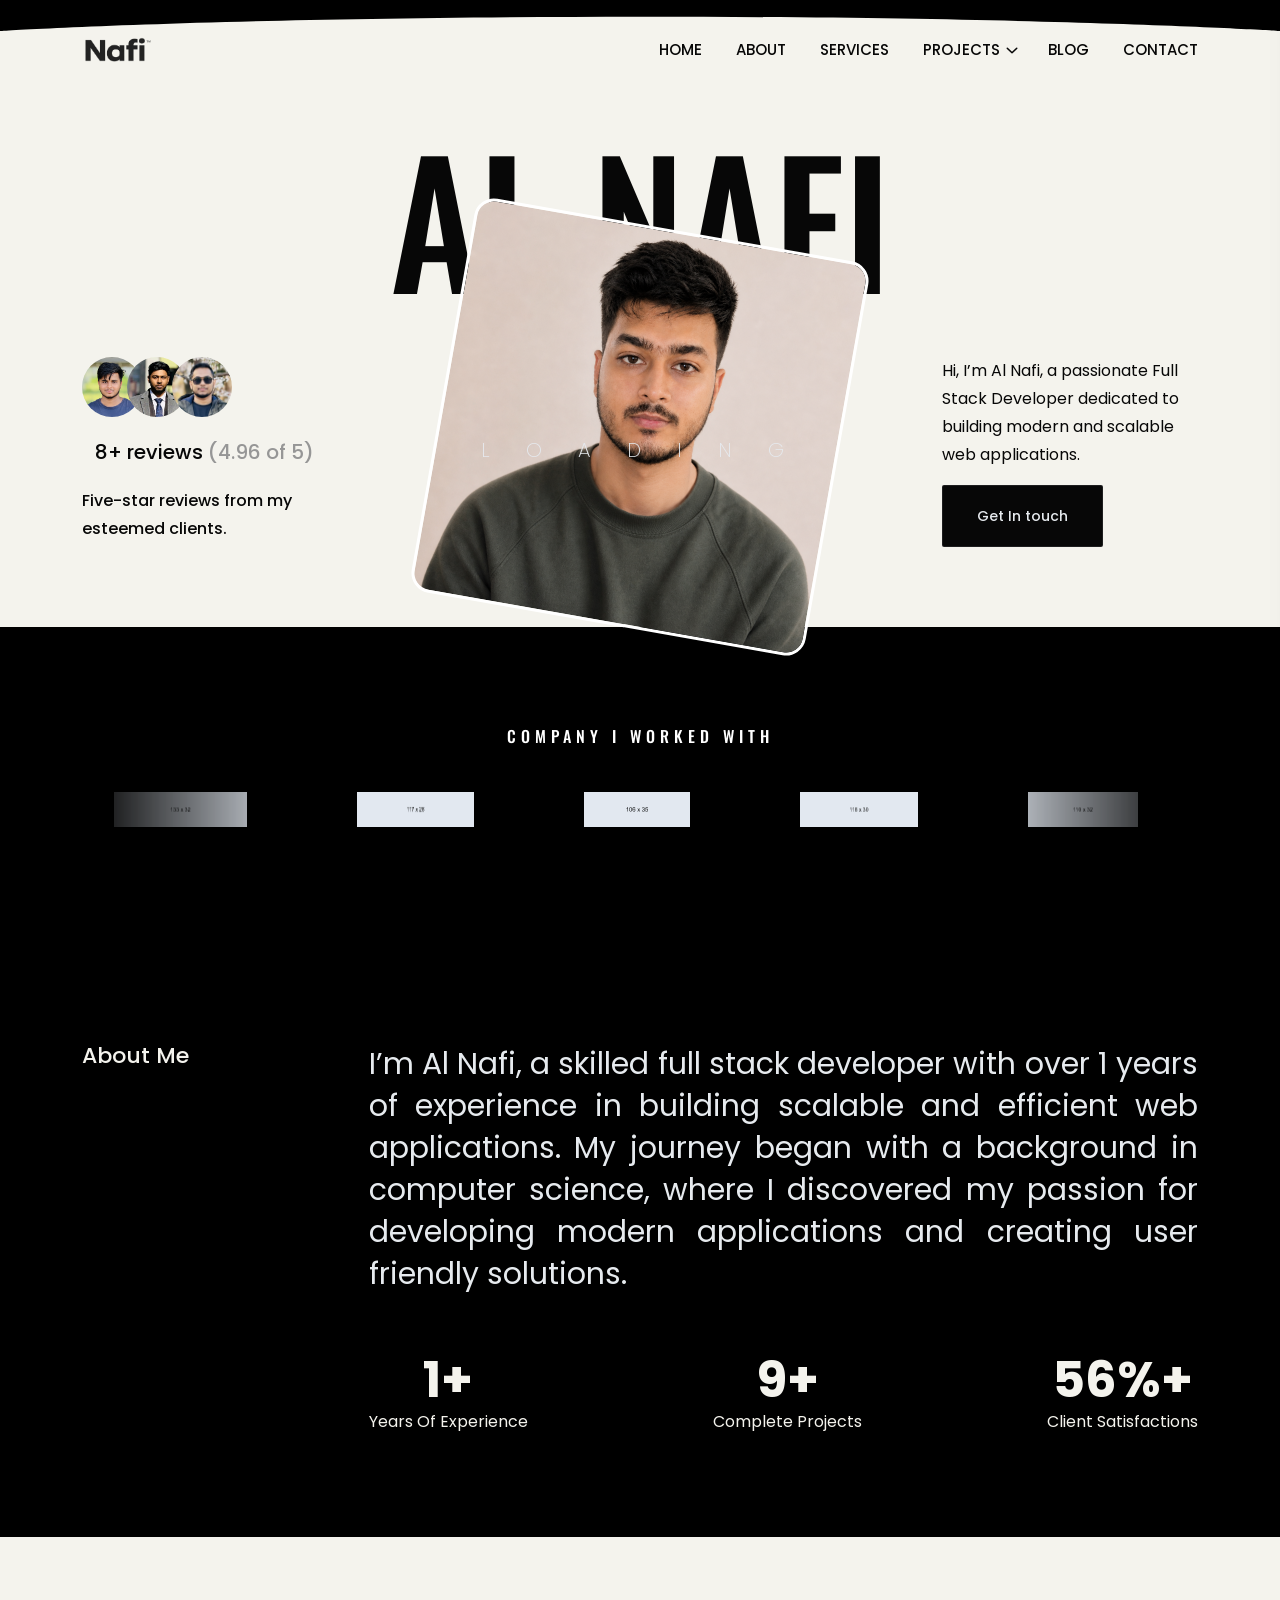
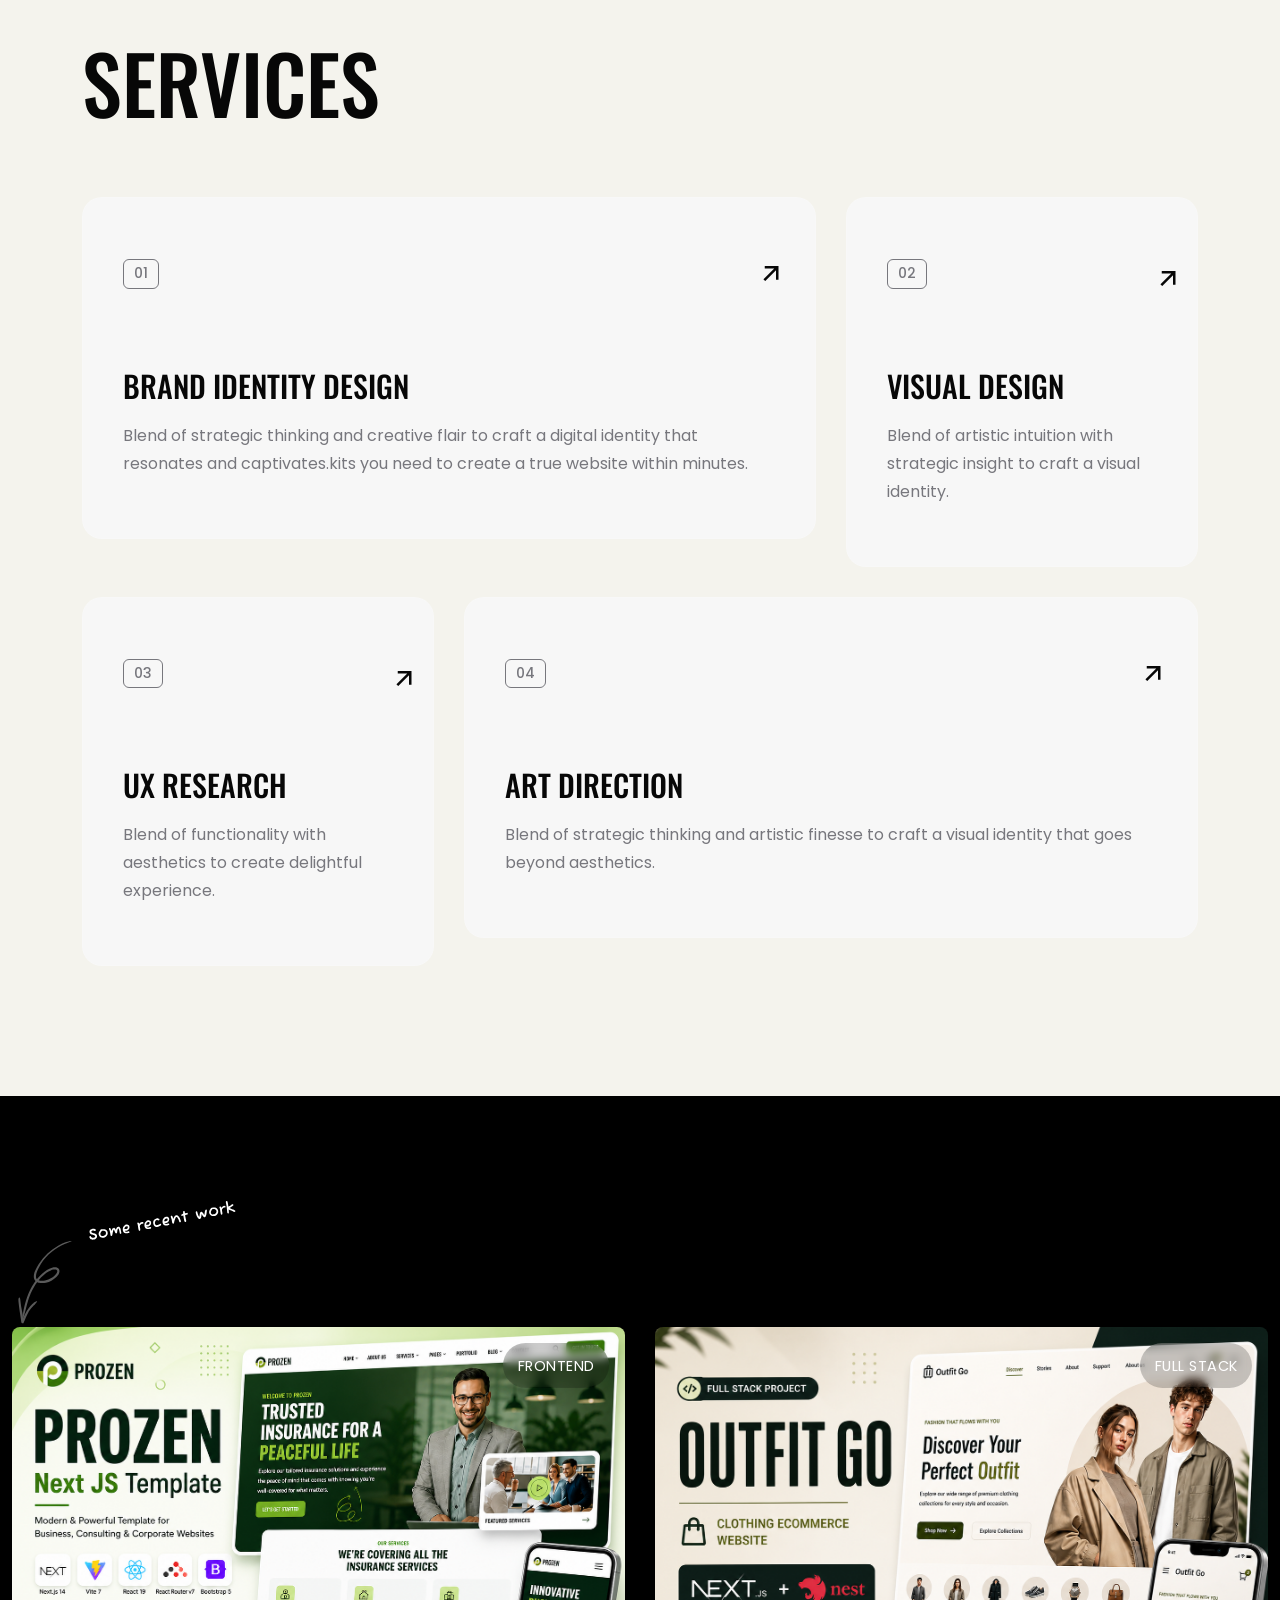
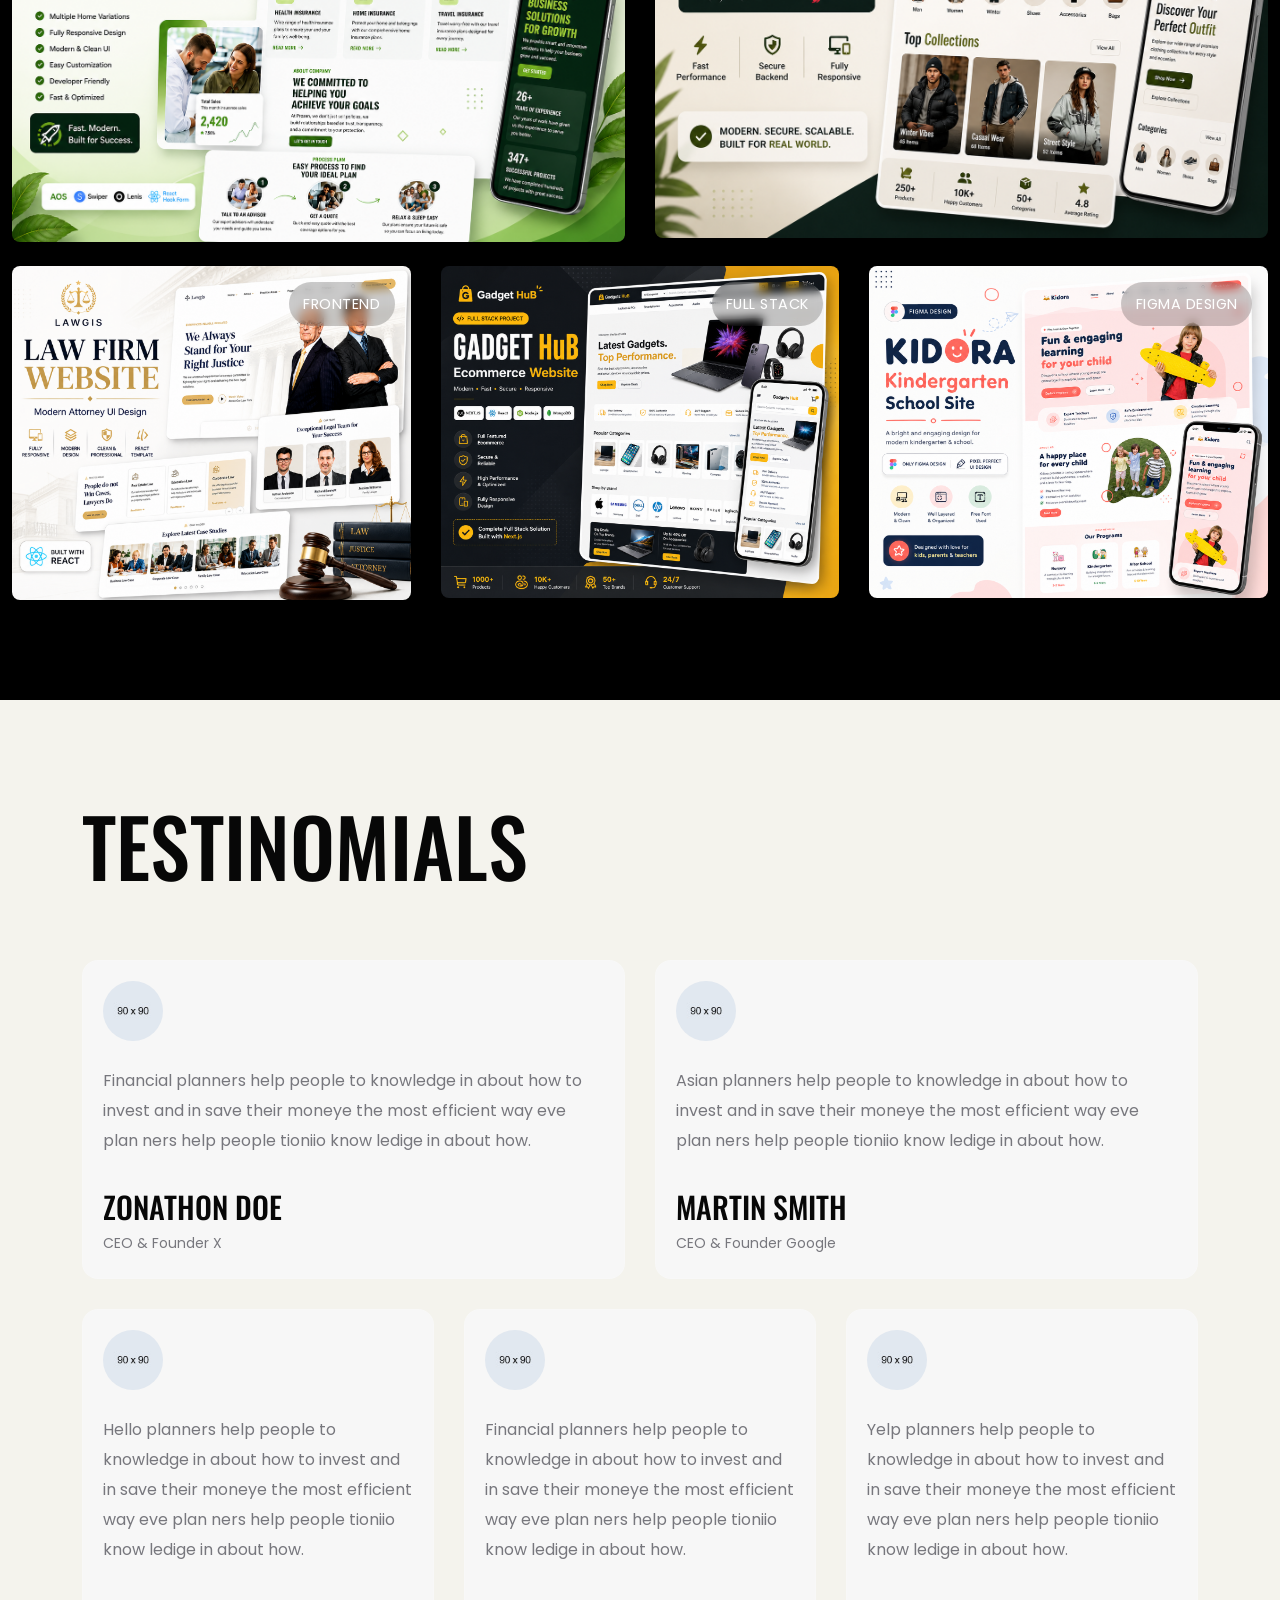
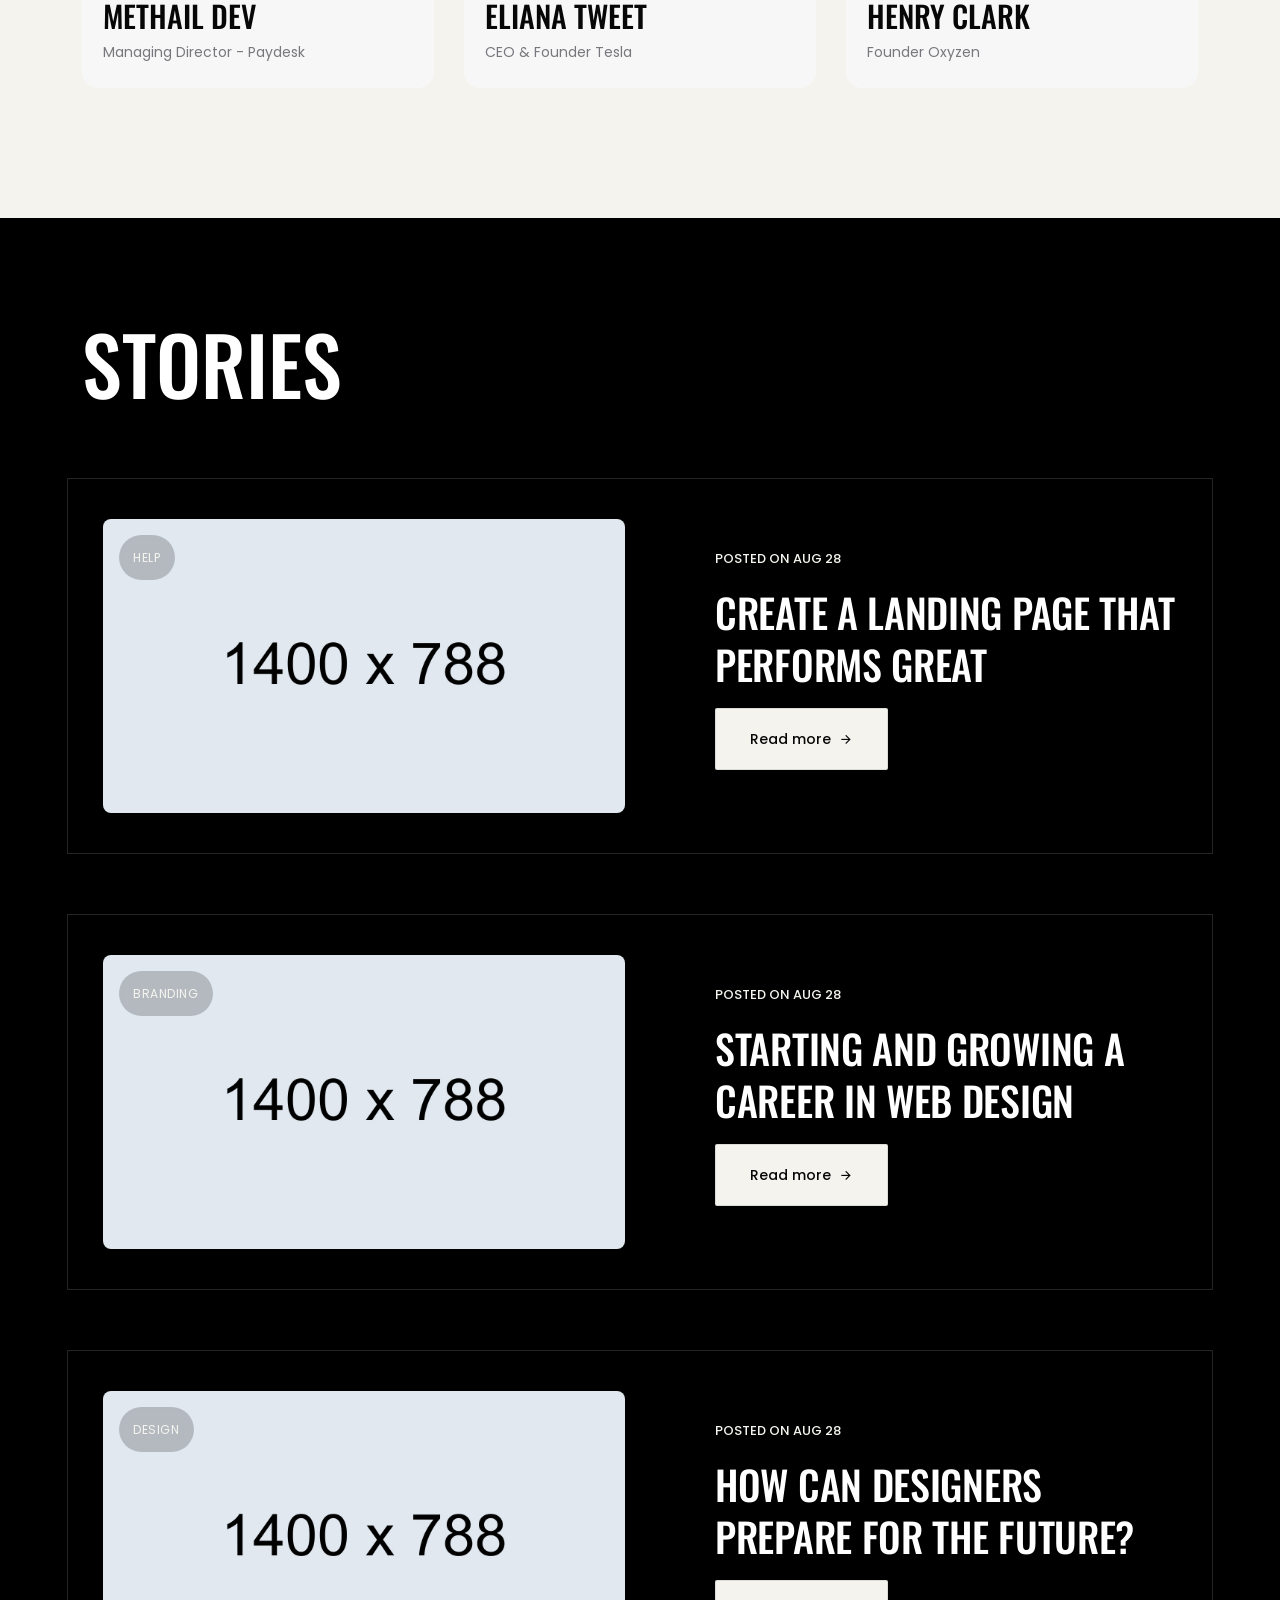
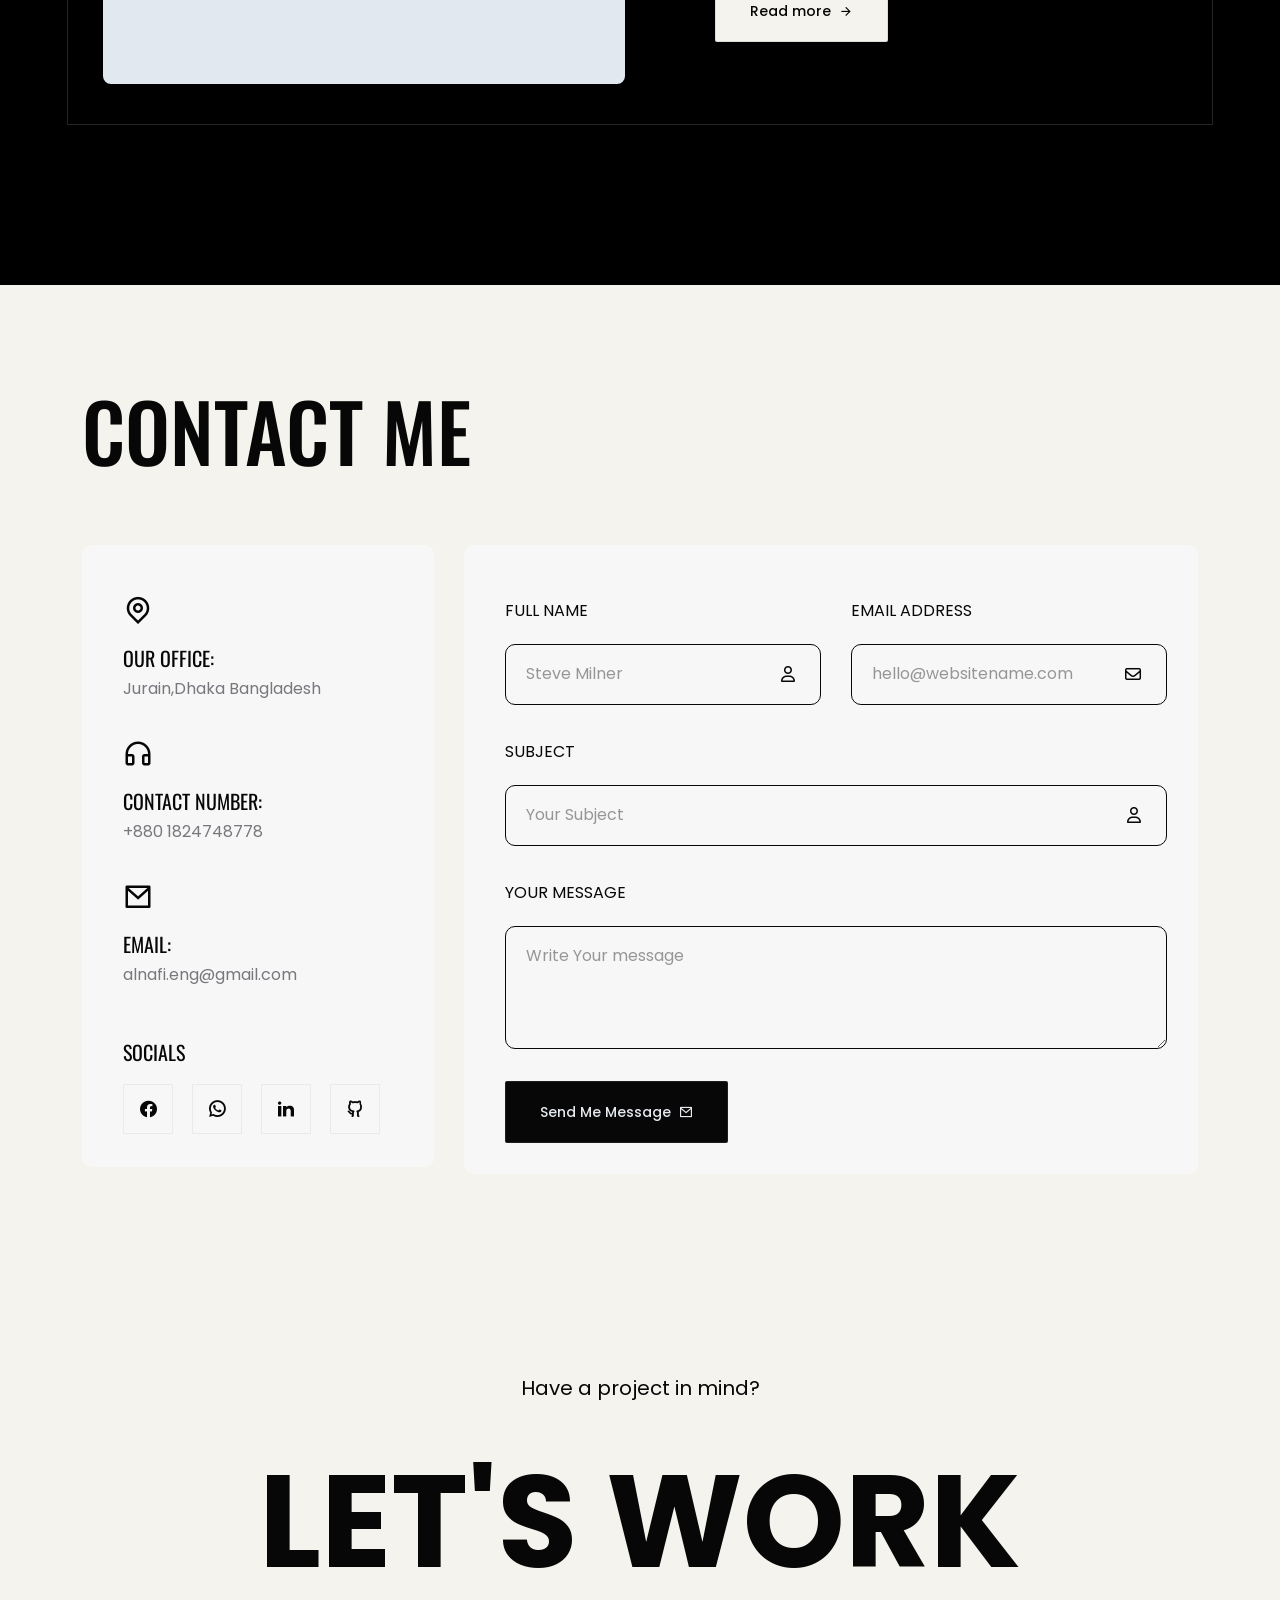
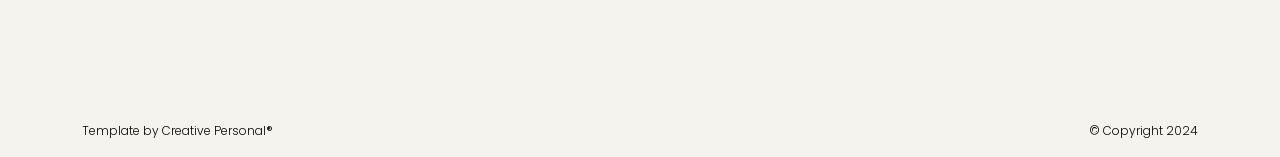
==== index.html @ 4ef028b3 "V1" ====
<!DOCTYPE html>
<html lang="en">

<head>
    <!-- META -->
    <meta charset="utf-8">
    <meta http-equiv="X-UA-Compatible" content="IE=edge">
    <meta name="viewport" content="width=device-width, initial-scale=1">
    <meta name="description" content="Nino - Modern Portfolio Template">
    <meta name="keywords" content="personal, portfolio new, html, one page, bootstrap, new html template, design, creative, onepage, clean, modern">
    <meta name="author" content="Tanvir Hossain">
    <!-- PAGE TITLE -->
    <title>Nino - Modern Portfolio Template</title>
    <link rel="icon" type="image/x-icon" href="assets/images/favicon.png">
    <!-- ALL GOOGLE FONTS -->
    <link rel="preconnect" href="https://fonts.googleapis.com">
    <link rel="preconnect" href="https://fonts.gstatic.com" crossorigin>
    <link href="https://fonts.googleapis.com/css2?family=Oswald:wght@200..700&family=Poppins:ital,wght@0,100;0,200;0,300;0,400;0,500;0,600;0,700;0,800;0,900;1,100;1,200;1,300;1,400;1,500;1,600;1,700;1,800;1,900&display=swap" rel="stylesheet">
    <!-- BOOTSTRAP CSS -->
    <link rel="stylesheet" href="assets/css/bootstrap.min.css" />
    <!-- FONT AWESOME CSS -->
    <link rel="stylesheet" href="assets/css/font-awesome-pro.css" />
    <!-- FONT AWESOME CSS -->
    <link rel="stylesheet" href="assets/fonts/remixicon.css" />
    <!-- MAGNIFIC CSS -->
    <link rel="stylesheet" href="assets/css/magnific-popup.css">
    <!-- NICE SELECT CSS -->
    <link rel="stylesheet" href="assets/css/nice-select.min.css" />
    <!-- ANIMATE CSS -->
    <link rel="stylesheet" href="assets/css/animate.min.css" />
    <!-- MOBILE MENU CSS -->
    <link rel="stylesheet" href="assets/css/mobilemenu.css" />
    <!-- SLICK CSS -->
    <link rel="stylesheet" href="assets/css/slick.min.css" />
    <!-- SPACING CSS -->
    <link rel="stylesheet" href="assets/css/spacing.css" />
    <!-- MAIN STYLE CSS -->
    <link rel="stylesheet" href="assets/css/style.css" />
    <!-- RESPONSIVE CSS -->
    <link rel="stylesheet" href="assets/css/responsive.css">
    <!-- HTML5 shim and Respond.js IE8 support of HTML5 elements and media queries -->
    <!-- WARNING: Respond.js doesn't work if you view the page via file:// -->
    <!--[if lt IE 9]>
      <script src="https://oss.maxcdn.com/html5shiv/3.7.2/html5shiv.min.js"></script>
      <script src="https://oss.maxcdn.com/respond/1.4.2/respond.min.js"></script>
    <![endif]-->
</head>

<body>
    <!-- START PRELOADER AREA-->
    <div class="preloader">
        <svg viewbox="0 0 1000 1000" preserveaspectratio="none">
            <path id="preloaderSvg" d="M0,1005S175,995,500,995s500,5,500,5V0H0Z"></path>
        </svg>
        <div class="preloader-heading">
            <div class="load-text">
                <span>L</span>
                <span>o</span>
                <span>a</span>
                <span>d</span>
                <span>i</span>
                <span>n</span>
                <span>g</span>
            </div>
        </div>
    </div>
    <!-- END PRELOADER AREA -->
    <!-- START SCROOL UP DESIGN AREA -->
    <div class="progress-wrap cursor-pointer">
        <i class="ri-arrow-up-s-line"></i>
        <svg class="progress-circle svg-content" width="100%" height="100%" viewBox="-1 -1 102 102">
            <path d="M50,1 a49,49 0 0,1 0,98 a49,49 0 0,1 0,-98" />
        </svg>
    </div>
    <!-- / END SCROOL UP DESIGN AREA -->
    <!-- START MAGIC CURSOR AND BALL AREA-->
    <div id="magic-cursor">
        <div id="ball"></div>
    </div>
    <!-- / END MAGIC CURSOR AND BALL AREA-->
    <!-- START MENU DESIGN AREA-->
    <header class="main-header">
        <div class="header-upper">
            <div class="container">
                <div class="header-inner">
                    <div class="row align-items-center">
                        <div class="col-xl-2 col-lg-2 col-md-6 col-6 col-sm-3">
                            <div class="logo-area">
                                <div class="logo">
                                    <a href="index.html"><img src="assets/images/logo.png" alt=""></a>
                                </div>
                            </div>
                        </div>
                        <div class="col-xl-10 col-lg-10 col-md-6 col-6 col-sm-9">
                            <div class="main-menu">
                                <nav id="mobile-menu">
                                    <ul>
                                        <li><a href="index.html" class="linkstyle">Home</a></li>
                                        <li><a href="about.html" class="linkstyle">about</a></li>
                                        <li><a href="service.html" class="linkstyle">services</a></li>
                                        <li class="has-dropdown"><a href="projects.html" class="linkstyle">projects</a>
                                            <ul class="sub-menu">
                                                <li><a href="projects.html">Projects List</a></li>
                                                <li><a href="single-project.html">Single Portfolio</a></li>
                                            </ul>
                                        </li>
                                        <li><a href="blog.html" class="linkstyle">Blog</a></li>
                                        <li><a href="contact.html" class="linkstyle">Contact</a></li>
                                    </ul>
                                </nav>
                            </div>
                            <div class="side-menu-icon d-lg-none text-end">
                                <a href="javascript:void(0)" class="info-toggle-btn f-right sidebar-toggle-btn"><i class="fal fa-bars"></i></a>
                            </div>
                        </div>
                    </div>
                </div>
            </div>
        </div>
    </header>
    <!-- // END MENU DESIGN AREA-->
    <!-- START MOBILE MENU DESIGN AREA-->
    <div class="sidebar__area">
        <div class="sidebar__wrapper">
            <div class="sidebar__close">
                <button class="sidebar__close-btn" id="sidebar__close-btn">
                    <i class="fal fa-times"></i>
                </button>
            </div>
            <div class="sidebar__content mt-50 mb-20">
                <div class="mobile-menu fix"></div>
            </div>
        </div>
    </div>
    <div class="body-overlay"></div>
    <!-- // END MOBILE MENU DESIGN AREA-->
    <!-- START HEADER DESIGN AREA -->
    <section id="home" class="main-hero-area">
        <div class="container">
            <div class="row">
                <div class="col-lg-12">
                    <!-- START HERO DESIGN AREA -->
                    <div class="hero-content wow fadeInUp text-center delay-0-2s">
                        <h2>AL NAFI</h2>
                    </div>
                    <!-- / END HERO DESIGN AREA -->
                </div>
            </div>
            <div class="row">
                <div class="col-lg-3 pt-30">
                    <!-- START HERO DESIGN AREA -->
                    <div class="hero-content wow fadeInUp delay-0-2s">
                        <div class="clienti-reviews">
                            <ul class="clienti-profile">
                                <li>
                                    <img class="img-fluid" src="assets/images/avatar/02.jpg" alt="client">
                                </li>
                                <li>
                                    <img class="img-fluid" src="assets/images/avatar/03.jpg" alt="client">
                                </li>
                                <li>
                                    <img class="img-fluid" src="assets/images/avatar/01.jpg" alt="client">
                                </li>
                            </ul>
                            <div class="reviews">
                                <span class="review-count" id="reviewCount">0</span>+ reviews
                                <span class="reviews-rating">(4.96 of 5)</span>
                                <p>Five-star reviews from my esteemed clients.</p>
                            </div>
                        </div>
                    </div>
                    <!-- / END HERO DESIGN AREA -->
                </div>
                <div class="col-lg-6">
                    <div class="hero-image">
                        <img src="assets/images/about/me.png" alt="">
                    </div>
                    <!-- / END HERO DESIGN AREA -->
                </div>
                <div class="col-lg-3 pt-30">
                    <div class="hero-content wow fadeInUp delay-0-4s">
                        <p>Hi, I’m Al Nafi, a passionate Full Stack Developer dedicated to building modern and scalable web applications.</p>                        <a class="theme-btn" href="">Get In touch</a>
                    </div>
                    <!-- / END HERO DESIGN AREA -->
                </div>
            </div>
        </div>
    </section>
    <!-- / END HEADER DESIGN AREA -->
    <!-- START COMPANY DESIGN AREA -->
    <div class="company-design-area">
        <div class="container">
            <div class="row">
                <div class="col-lg-12">
                    <h2>Company I Worked With</h2>
                    <div class="company-list">
                        <div class="scroller" data-direction="left" data-speed="slow">
                            <div class="scroller__inner">
                                <img src="assets/images/client-logos/partner1.png" alt="Company" />
                                <img src="assets/images/client-logos/partner2.png" alt="Company" />
                                <img src="assets/images/client-logos/partner3.png" alt="Company" />
                                <img src="assets/images/client-logos/partner4.png" alt="Company" />
                                <img src="assets/images/client-logos/partner5.png" alt="Company" />
                                <img src="assets/images/client-logos/partner1.png" alt="Company" />
                            </div>
                        </div>
                    </div>
                </div>
            </div>
        </div>
    </div>
    <!-- // END COMPANY DESIGN AREA -->
    <!-- START ABOUT DESIGN AREA -->
    <section id="about" class="about-area">
        <div class="container">
            <div class="row">
                <!-- START ABOUT TEXT DESIGN AREA -->
                <div class="col-lg-3 col-sm-3">
                    <h2 class="about-pre-title">About Me</h2>
                </div>
                <div class="col-lg-9 col-sm-9">
                    <div class="about-content-part wow fadeInUp delay-0-2s">
                        <p style="text-align: justify;">I’m Al Nafi, a skilled full stack developer with over 1 years of experience in building scalable and efficient web applications. My journey began with a background in computer science, where I discovered my passion for developing modern applications and creating user friendly solutions.</p>                    </div>
                    <!-- START COUNTER DESIGN AREA -->
                    <div class="hero-counter-area d-flex justify-content-between wow fadeInUp delay-0-4s">
                        <div class="counter-item counter-text-wrap">
                            <span class="count-text plus" data-speed="1000" data-stop="1">0</span>
                            <span class="counter-title">Years Of Experience</span>
                        </div>
                        <div class="counter-item counter-text-wrap">
                            <span class="count-text plus" data-speed="3000" data-stop="15">0</span>
                            <span class="counter-title">Complete Projects</span>
                        </div>
                        <div class="counter-item counter-text-wrap">
                            <span class="count-text percent" data-speed="3000" data-stop="90">0</span>
                            <span class="counter-title">Client Satisfactions</span>
                        </div>
                    </div>
                    <!-- / END COUNTER DESIGN AREA -->
                </div>
                <!-- / END ABOUT TEXT DESIGN AREA -->
            </div>
        </div>
    </section>
    <!-- / END ABOUT DESIGN AREA -->
    <!-- START SERVICE DESIGN AREA -->
    <section id="services" class="services-area">
        <div class="container">
            <div class="row">
                <div class="col-xl-12 col-lg-12">
                    <div class="section-title section-black-title wow fadeInUp delay-0-2s">
                        <h2>Services</h2>
                    </div>
                </div>
            </div>
            <div class="row">
                <!-- START SINGLE SERVICE DESIGN AREA -->
                <div class="col-lg-8 col-md-7">
                    <div class="service-item wow fadeInUp delay-0-2s">
                        <i class="ri-arrow-right-up-line"></i>
                        <h5>01</h5>
                        <h4>Brand Identity Design</h4>
                        <p>Blend of strategic thinking and creative flair to craft a digital identity that resonates and captivates.kits you need to create a true website within minutes.</p>
                    </div>
                </div>
                <!-- / END SINGLE SERVICE DESIGN AREA -->
                <!-- START SINGLE SERVICE DESIGN AREA -->
                <div class="col-lg-4 col-md-5">
                    <div class="service-item wow fadeInUp delay-0-4s">
                        <i class="ri-arrow-right-up-line"></i>
                        <h5>02</h5>
                        <h4>Visual Design</h4>
                        <p>Blend of artistic intuition with strategic insight to craft a visual identity.</p>
                    </div>
                </div>
                <!-- / END SINGLE SERVICE DESIGN AREA -->
                <!-- START SINGLE SERVICE DESIGN AREA -->
                <div class="col-lg-4 col-md-5">
                    <div class="service-item wow fadeInUp delay-0-6s">
                        <i class="ri-arrow-right-up-line"></i>
                        <h5>03</h5>
                        <h4>UX Research</h4>
                        <p>Blend of functionality with aesthetics to create delightful experience.</p>
                    </div>
                </div>
                <!-- / END SINGLE SERVICE DESIGN AREA -->
                <!-- START SINGLE SERVICE DESIGN AREA -->
                <div class="col-lg-8 col-md-7">
                    <div class="service-item wow fadeInUp delay-0-8s">
                        <i class="ri-arrow-right-up-line"></i>
                        <h5>04</h5>
                        <h4>Art Direction</h4>
                        <p>Blend of strategic thinking and artistic finesse to craft a visual identity that goes beyond aesthetics.</p>
                    </div>
                </div>
                <!-- / END SINGLE SERVICE DESIGN AREA -->
            </div>
        </div>
    </section>
    <!-- / END SERVICE DESIGN AREA -->
    <!-- START PORTFOLIO DESIGN AREA -->
    <div class="projects-area" id="portfolio">
        <div class="custom-icon">
            <img src="assets/images/custom/work-scribble.svg" alt="custom">
        </div>
        <div class="container-fluid">
            <div class="row g-4 portfolio-grid">
                <!-- START SINGLE PORTFOLIO DESIGN AREA -->
                <div class="col-md-6 col-xl-6 portfolio-item category-1">
                    <a href="assets/images/projects/work1.png" class="work-popup">
                        <div class="portfolio-box">
                            <!-- Image -->
                            <img src="assets/images/projects/work1.png" alt="" data-rjs="2">
                            <!-- Category -->
                            <span class="portfolio-category">FRONTEND</span>
                            <!-- Caption -->
                            <div class="portfolio-caption">
                                <h1>MODERN BUSINESS WEBSITE</h1>
                            </div>
                        </div>
                    </a>
                </div>
                <!-- // END SINGLE PORTFOLIO DESIGN AREA -->
                <!-- START SINGLE PORTFOLIO DESIGN AREA -->
                <div class="col-md-6 col-xl-6 portfolio-item category-2">
                    <a href="single-project.html">
                        <div class="portfolio-box">
                            <!-- Image -->
                            <img src="assets/images/projects/work2.png" alt="" data-rjs="2">
                            <!-- Category -->
                            <span class="portfolio-category">FULL STACK</span>
                            <!-- Caption -->
                            <div class="portfolio-caption">
                                <h1>E-COMMERCE WEB APPLICATION</h1>
                            </div>
                        </div>
                    </a>
                </div>
                <!-- // END SINGLE PORTFOLIO DESIGN AREA -->
                <!-- START SINGLE PORTFOLIO DESIGN AREA -->
                <div class="col-md-6 col-xl-4 portfolio-item category-2">
                    <a href="https://www.youtube.com/watch?v=qZEPs3vmYB4" class="popup-youtube">
                        <div class="portfolio-box">
                            <!-- Image -->
                            <img src="assets/images/projects/work3.png" alt="" data-rjs="2">
                            <!-- Category -->
                            <span class="portfolio-category">FRONTEND</span>
                            <!-- Caption -->
                            <div class="portfolio-caption">
                                <h1>LEGAL BUSINESS WEBSITE</h1>
                            </div>
                        </div>
                    </a>
                </div>
                <!-- // END SINGLE PORTFOLIO DESIGN AREA -->
                <!-- START SINGLE PORTFOLIO DESIGN AREA -->
                <div class="col-md-6 col-xl-4 portfolio-item category-1">
                    <a href="assets/images/projects/work4.png" class="work-popup">
                        <div class="portfolio-box">
                            <!-- Image -->
                            <img src="assets/images/projects/work4.png" alt="" data-rjs="2">
                            <!-- Category -->
                            <span class="portfolio-category">FULL STACK</span>
                            <!-- Caption -->
                            <div class="portfolio-caption">
                                <h1>E-COMMERCE WEBSITE</h1>
                            </div>
                        </div>
                    </a>
                </div>
                <!-- // END SINGLE PORTFOLIO DESIGN AREA -->
                <!-- START SINGLE PORTFOLIO DESIGN AREA -->
                <div class="col-md-6 col-xl-4 portfolio-item category-2">
                    <a href="assets/images/projects/work5.png" class="work-popup">
                        <div class="portfolio-box">
                            <!-- Image -->
                            <img src="assets/images/projects/work5.png" alt="" data-rjs="2">
                            <!-- Category -->
                            <span class="portfolio-category">FIGMA DESIGN</span>
                            <!-- Caption -->
                            <div class="portfolio-caption">
                                <h1>KINDERGARTEN WEBSITE UI</h1>
                            </div>
                        </div>
                    </a>
                </div>
                <!-- // END SINGLE PORTFOLIO DESIGN AREA -->
            </div>
        </div>
    </div>
    <!-- // END PORTFOLIO DESIGN AREA -->
    <!-- START TESTIMONIALS DESIGN AREA -->
    <section class="testimonials-area">
        <div class="container">
            <div class="row">
                <div class="col-xl-12 col-lg-12">
                    <div class="section-title section-black-title wow fadeInUp delay-0-2s">
                        <h2>Testinomials</h2>
                    </div>
                </div>
            </div>
            <div class="row">
                <div class="col-lg-6 col-md-6">
                    <!-- START SINGLE TESTIMONIALS DESIGN AREA -->
                    <div class="testimonial-item wow fadeInUp delay-0-2s">
                        <div class="author">
                            <img src="assets/images/testimonials/author1.jpg" alt="Author" />
                        </div>
                        <div class="text">
                            Financial planners help people to knowledge in about how to
                            invest and in save their moneye the most efficient way eve plan
                            ners help people tioniio know ledige in about how.
                        </div>
                        <div class="testi-des">
                            <h5>Zonathon Doe</h5>
                            <span>CEO & Founder X</span>
                        </div>
                    </div>
                    <!-- / END SINGLE TESTIMONIALS DESIGN AREA -->
                </div>
                <div class="col-lg-6 col-md-6">
                    <!-- START SINGLE TESTIMONIALS DESIGN AREA -->
                    <div class="testimonial-item wow fadeInUp delay-0-4s">
                        <div class="author">
                            <img src="assets/images/testimonials/author2.jpg" alt="Author" />
                        </div>
                        <div class="text">
                            Asian planners help people to knowledge in about how to
                            invest and in save their moneye the most efficient way eve plan
                            ners help people tioniio know ledige in about how.
                        </div>
                        <div class="testi-des">
                            <h5>Martin Smith</h5>
                            <span>CEO & Founder Google</span>
                        </div>
                    </div>
                    <!-- / END SINGLE TESTIMONIALS DESIGN AREA -->
                </div>
                <div class="col-lg-4 col-md-6">
                    <!-- START SINGLE TESTIMONIALS DESIGN AREA -->
                    <div class="testimonial-item wow fadeInUp delay-0-6s">
                        <div class="author">
                            <img src="assets/images/testimonials/author3.jpg" alt="Author" />
                        </div>
                        <div class="text">
                            Hello  planners help people to knowledge in about how to
                            invest and in save their moneye the most efficient way eve plan
                            ners help people tioniio know ledige in about how.
                        </div>
                        <div class="testi-des">
                            <h5>Methail Dev</h5>
                            <span>Managing Director -  Paydesk</span>
                        </div>
                    </div>
                    <!-- / END SINGLE TESTIMONIALS DESIGN AREA -->
                </div>
                <div class="col-lg-4 col-md-6">
                    <!-- START SINGLE TESTIMONIALS DESIGN AREA -->
                    <div class="testimonial-item wow fadeInUp delay-0-8s">
                        <div class="author">
                            <img src="assets/images/testimonials/author4.jpg" alt="Author" />
                        </div>
                        <div class="text">
                            Financial planners help people to knowledge in about how to
                            invest and in save their moneye the most efficient way eve plan
                            ners help people tioniio know ledige in about how.
                        </div>
                        <div class="testi-des">
                            <h5>Eliana tweet</h5>
                            <span>CEO & Founder Tesla</span>
                        </div>
                    </div>
                    <!-- / END SINGLE TESTIMONIALS DESIGN AREA -->
                </div>
                <div class="col-lg-4 col-md-6">
                    <!-- START SINGLE TESTIMONIALS DESIGN AREA -->
                    <div class="testimonial-item wow fadeInUp delay-0-9s">
                        <div class="author">
                            <img src="assets/images/testimonials/author5.jpg" alt="Author" />
                        </div>
                        <div class="text">
                            Yelp  planners help people to knowledge in about how to
                            invest and in save their moneye the most efficient way eve plan
                            ners help people tioniio know ledige in about how.
                        </div>
                        <div class="testi-des">
                            <h5>Henry Clark</h5>
                            <span>Founder Oxyzen</span>
                        </div>
                    </div>
                    <!-- / END SINGLE TESTIMONIALS DESIGN AREA -->
                </div>
            </div>
        </div>
    </section>
    <!-- / END TESTIMONIALS DESIGN AREA -->
   
    <!-- START VLOG DESIGN AREA -->
    <section class="blog-area">
        <div class="container">
            <div class="row">
                <div class="col-xl-12 col-lg-12">
                    <div class="section-title wow fadeInUp delay-0-2s">
                        <h2>Stories</h2>
                    </div>
                </div>
            </div>
            <!-- START SINGLE VLOG DESIGN AREA -->
            <div class="row blog-post-box align-items-center">
                <div class="col-lg-6">
                    <div class="blog-post-img">
                        <a href="#">
                            <img src="assets/images/blog/blog1.jpg" alt="">
                        </a>
                        <div class="blog-post-category">
                            <a href="#">Help</a>
                        </div>
                    </div>
                </div>
                <div class="col-lg-6">
                    <div class="blog-post-caption">
                        <h3>Posted on Aug 28</h3>
                        <h2><a class="link-decoration" href="#">Create a Landing Page That Performs Great</a></h2>
                        <a class="theme-btn theme-btn-two" href="#">Read more <i class="ri-arrow-right-line"></i></a>
                    </div>
                </div>
            </div>
            <!-- START SINGLE VLOG DESIGN AREA -->
            <!-- START SINGLE VLOG DESIGN AREA -->
            <div class="row blog-post-box align-items-center">
                <div class="col-lg-6">
                    <div class="blog-post-img">
                        <a href="#">
                            <img src="assets/images/blog/blog2.jpg" alt="">
                        </a>
                        <div class="blog-post-category">
                            <a href="#">Branding</a>
                        </div>
                    </div>
                </div>
                <div class="col-lg-6">
                    <div class="blog-post-caption">
                        <h3>Posted on Aug 28</h3>
                        <h2><a class="link-decoration" href="#">Starting and Growing a Career in Web Design</a></h2>
                        <a class="theme-btn theme-btn-two" href="#">Read more <i class="ri-arrow-right-line"></i></a>
                    </div>
                </div>
            </div>
            <!-- START SINGLE VLOG DESIGN AREA -->
            <!-- START SINGLE VLOG DESIGN AREA -->
            <div class="row blog-post-box align-items-center">
                <div class="col-lg-6">
                    <div class="blog-post-img">
                        <a href="#">
                            <img src="assets/images/blog/blog3.jpg" alt="">
                        </a>
                        <div class="blog-post-category">
                            <a href="#">Design</a>
                        </div>
                    </div>
                </div>
                <div class="col-lg-6">
                    <div class="blog-post-caption">
                        <h3>Posted on Aug 28</h3>
                        <h2><a class="link-decoration" href="#">How Can Designers Prepare for the Future?</a></h2>
                        <a class="theme-btn theme-btn-two" href="#">Read more <i class="ri-arrow-right-line"></i></a>
                    </div>
                </div>
            </div>
            <!-- START SINGLE VLOG DESIGN AREA -->
        </div>
    </section>
    <!-- / END VLOG DESIGN AREA -->
    <!-- START CONTACT DESIGN AREA -->
    <section id="contact" class="contact-area">
        <div class="container">
            <div class="row">
                <div class="col-xl-12 col-lg-12">
                    <div class="section-title section-black-title wow fadeInUp delay-0-2s">
                        <h2>Contact Me</h2>
                    </div>
                </div>
            </div>
            <div class="row">
                <div class="col-lg-4">
                    <div class="contact-content-part  wow fadeInUp delay-0-2s">
                        <!-- START CONTACT SINGLEDESIGN AREA -->
                        <div class="single-contact wow fadeInUp" data-wow-delay=".2s">
                            <span class="circle-btn">
                                <i class="ri-map-pin-line"></i>
                            </span>
                            <h2>our office:</h2>
                            <p>Jurain,Dhaka Bangladesh</p>
                        </div>
                        <!-- / END CONTACT SINGLEDESIGN AREA -->
                        <!-- START CONTACT SINGLEDESIGN AREA -->
                        <div class="single-contact wow fadeInUp" data-wow-delay=".4s">
                            <span class="circle-btn">
                                <i class="ri-headphone-line"></i>
                            </span>
                            <h2>contact number:</h2>
                            <p>+880 1824748778</p>
                        </div>
                        <!-- / END CONTACT SINGLEDESIGN AREA -->
                        <!-- START CONTACT SINGLEDESIGN AREA -->
                        <div class="single-contact wow fadeInUp" data-wow-delay=".6s">
                            <span class="circle-btn">
                                <i class="ri-mail-line"></i>
                            </span>
                            <h2>Email:</h2>
                            <p>alnafi.eng@gmail.com</p>
                        </div>
                        <!-- / END CONTACT SINGLEDESIGN AREA -->
                        <!-- START CONTACT SINGLEDESIGN AREA -->
                        <div class="single-contact wow fadeInUp" data-wow-delay=".6s">
                            <h2>Socials</h2>
                            <div class="about-social">
                                <ul>
                                    <li><a href="https://www.facebook.com/al.nafi.94695?mibextid=wwXIfr&rdid=QQhAK1Jha2uSmqjs&share_url=https%3A%2F%2Fwww.facebook.com%2Fshare%2F1BNzEdRXuZ%2F%3Fmibextid%3DwwXIfr#"><i class="ri-facebook-circle-fill"></i></a></li>
                                    <li><a href="https://api.whatsapp.com/send/?phone=8801824748778&text&type=phone_number&app_absent=0"><i class="ri-whatsapp-line"></i></a></li>
                                    <li><a href="https://www.linkedin.com/in/alnafi?utm_source=share_via&utm_content=profile&utm_medium=member_android"><i class="ri-linkedin-fill"></i></a></li>
                                    <li><a href="https://github.com/ALNAFI"><i class="ri-github-line"></i></a></li> 
                                </ul>
                        </div>
                        </div>
                        <!-- / END CONTACT SINGLEDESIGN AREA -->
                    </div>
                </div>
                <!-- START CONTACT FORM DESIGN AREA -->
                <div class="col-lg-8">
                    <div class="contact-form contact-form-area wow fadeInUp delay-0-4s">
                        <form id="contactForm" class="contact-form" action="#" method="post">
                            <div class="row">
                                <div class="col-md-6">
                                    <div class="form-group">
                                        <label for="name">Full Name</label>
                                        <input type="text" id="name" class="form-control" value="" placeholder="Steve Milner" required="" data-error="Please enter your Name" />
                                        <label for="name" class="for-icon"><i class="far fa-user"></i></label>
                                        <div class="help-block with-errors"></div>
                                    </div>
                                </div>
                                <div class="col-md-6">
                                    <div class="form-group">
                                        <label for="email">Email Address</label>
                                        <input type="email" id="email" class="form-control" value="" placeholder="hello@websitename.com" required="" data-error="Please enter your Email" />
                                        <label for="email" class="for-icon"><i class="far fa-envelope"></i></label>
                                        <div class="help-block with-errors"></div>
                                    </div>
                                </div>
                                <div class="col-md-12">
                                    <div class="form-group">
                                        <label for="name">Subject</label>
                                        <input type="text" id="subject" class="form-control" value="" placeholder="Your Subject" required="" data-error="Please enter your Name" />
                                        <label for="name" class="for-icon"><i class="far fa-user"></i></label>
                                        <div class="help-block with-errors"></div>
                                    </div>
                                </div>
                                <div class="col-md-12">
                                    <div class="form-group">
                                        <label for="message">Your Message</label>
                                        <textarea name="message" id="message" class="form-control" rows="4" placeholder="Write Your message" required="" data-error="Please Write your Message"></textarea>
                                        <div class="help-block with-errors"></div>
                                    </div>
                                </div>
                                <div class="col-md-12">
                                    <div class="form-group mb-0">
                                        <button type="submit" class="theme-btn">
                                            Send Me Message <i class="ri-mail-line"></i>
                                        </button>
                                        <div id="msgSubmit" class="hidden"></div>
                                    </div>
                                </div>
                                <div class="col-md-12 text-center">
                                    <p class="input-success">We have received your mail, We will get back to you soon!</p>
                                    <p class="input-error">Sorry, Message could not send! Please try again.</p>
                                </div>
                            </div>
                        </form>
                    </div>
                </div>
                <!-- / END CONTACT FORM DESIGN AREA -->
            </div>
        </div>
    </section>
    <!-- / END CONTACT DESIGN AREA -->
    <!-- START FOOTER DESIGN AREA -->
    <footer class="main-footer">
        <div class="container">
            <div class="row">
                <div class="col-lg-12">
                    <div class="footer-top">
                        <p> Have a project in mind?</p>
                        <h2><a href="mailto:hello@websitename.com">let's work</a></h2>
                    </div>
                </div>
            </div>
            <div class="row">
                <div class="col-lg-6 col-sm-6">
                    <p class="copy-left-text">Template by <a href="https://themeforest.net/user/creativepersonal/portfolio">Creative Personal®</a></p>
                </div>
                <div class="col-lg-6 col-sm-6">
                    <p class="copy-right-text">&copy; Copyright 2024</p>
                </div>
            </div>
        </div>
    </footer>
    <!-- / END FOOTER DESIGN AREA -->
    <!-- JQUERY JS -->
    <script src="assets/js/jquery-3.6.0.min.js"></script>
    <!-- BOOTSTRAP JS-->
    <script src="assets/js/bootstrap.min.js"></script>
    <!-- APPEAR JS -->
    <script src="assets/js/appear.min.js"></script>
    <!-- MAGNIFICANT JS -->
    <script src="assets/js/jquery.magnific-popup.min.js"></script>
    <!-- MOBILE MENU JS-->
    <script src="assets/js/mobilemenu.js"></script>
    <!-- GSAP AND LOCOMOTIV JS-->
    <script src="assets/js/gsap.min.js"></script>
    <script src="assets/js/ScrollTrigger.min.js"></script>
    <script src="assets/js/lenis.js"></script>
    <!-- SLICK JS-->
    <script src="assets/js/slick.min.js"></script>
    <!-- NICE SELECT JS-->
    <script src="assets/js/jquery.nice-select.min.js"></script>
    <!-- IMAGE LOADER JS-->
    <script src="assets/js/imagesloaded.pkgd.min.js"></script>
    <!-- ISOTOPE JS-->
    <script src="assets/js/isotope.pkgd.min.js"></script>
    <!--  WOW ANIMATION JS-->
    <script src="assets/js/wow.min.js"></script>
    <!-- SCRIPT JS-->
    <script src="assets/js/script.js"></script>
    <script>
        (function () {
            var el = document.getElementById('reviewCount');
            if (!el) return;

            var target = 10;
            var durationMs = 5000;
            var startTime = null;

            function tick(now) {
                if (startTime === null) startTime = now;
                var elapsed = now - startTime;
                var progress = Math.min(elapsed / durationMs, 1);
                var eased = 1 - Math.pow(1 - progress, 2);
                var value = Math.min(Math.round(eased * target), target);
                el.textContent = String(value);
                if (progress < 1) requestAnimationFrame(tick);
            }

            requestAnimationFrame(tick);
        })();
    </script>
</body>

</html>
---- assets/css/mobilemenu.css ----
/*! #######################################################################

	MeanMenu 2.0.7
	--------

	To be used with jquery.meanmenu.js by Chris Wharton (http://www.meanthemes.com/plugins/meanmenu/)

####################################################################### */

/* hide the link until viewport size is reached */
a.meanmenu-reveal {
	display: none;
}

/* when under viewport size, .mean-container is added to body */
.mean-container .mean-bar {
	float: left;
	width: 100%;
	position: relative;
	background: #070337;
	padding: 4px 0;
	min-height: 42px;
	z-index: 999999;
}

.mean-container a.meanmenu-reveal {
	width: 22px;
	height: 22px;
	padding: 13px 13px 11px 13px;
	position: absolute;
	top: 0;
	right: 0;
	cursor: pointer;
	color: #fff;
	text-decoration: none;
	font-size: 16px;
	text-indent: -9999em;
	line-height: 22px;
	font-size: 1px;
	display: block;
	font-family: Arial, Helvetica, sans-serif;
	font-weight: 700;
}

.mean-container a.meanmenu-reveal span {
	display: block;
	background: #fff;
	height: 3px;
	margin-top: 3px;
}

.mean-container .mean-nav {
	float: left;
	width: 100%;
	background: #070337;
	margin-top: 44px;
}

.mean-container .mean-nav ul {
	padding: 0;
	margin: 0;
	width: 100%;
	list-style-type: none;
}

.mean-container .mean-nav ul li {
	position: relative;
	float: left;
	width: 100%;
}

.mean-container .mean-nav ul li a {
	display: block;
	float: left;
	width: 90%;
	padding: 10px 5%;
	margin: 0;
	text-align: left;
	color: #fff;
	border-top: 1px solid #e0e3ed;
	text-decoration: none;
	text-transform: uppercase;
}

.mean-container .mean-nav ul li li a {
	width: 80%;
	padding: 10px 10%;
	text-shadow: none !important;
	visibility: visible;
}

.mean-container .mean-nav ul li.mean-last a {
	border-bottom: none;
	margin-bottom: 0;
}

.mean-container .mean-nav ul li li li a {
	width: 70%;
	padding: 10px 15%;
}

.mean-container .mean-nav ul li li li li a {
	width: 60%;
	padding: 10px 20%;
}

.mean-container .mean-nav ul li li li li li a {
	width: 50%;
	padding: 10px 25%;
}


.mean-container .mean-nav ul li a.mean-expand {
	margin-top: 1px;
	width: 26px;
	height: 32px;
	text-align: center;
	position: absolute;
	right: 0;
	top: 0;
	z-index: 2;
	font-weight: 700;
	background: transparent;
	border: none !important;
	font-size: 14px;
}




.mean-container .mean-push {
	float: left;
	width: 100%;
	padding: 0;
	margin: 0;
	clear: both;
}

.mean-nav .wrapper {
	width: 100%;
	padding: 0;
	margin: 0;
}

/* Fix for box sizing on Foundation Framework etc. */
.mean-container .mean-bar, .mean-container .mean-bar * {
	-webkit-box-sizing: content-box;
	-moz-box-sizing: content-box;
	box-sizing: content-box;
}


.mean-remove {
	display: none !important;
}
---- assets/css/spacing.css ----
/*
* ----------------------------------------------------------------------------------------
Author       : Tanvir Hossain
Template Name: Nino - Premium Portfolio Template
Version      : 1.0                                          
* ----------------------------------------------------------------------------------------
*/
/*
* ----------------------------------------------------------------------------------------
*PADDING MARGIN
* ----------------------------------------------------------------------------------------
*/
.p-5 {
    padding: 5px !important;
}

.p-10 {
    padding: 10px;
}

.p-15 {
    padding: 15px;
}

.p-20 {
    padding: 20px;
}

.p-25 {
    padding: 25px;
}

.p-30 {
    padding: 30px;
}

.p-35 {
    padding: 35px;
}

.p-40 {
    padding: 40px;
}

.p-45 {
    padding: 45px;
}

.p-50 {
    padding: 50px;
}

.p-55 {
    padding: 55px;
}

.p-60 {
    padding: 60px;
}

.p-65 {
    padding: 65px;
}

.p-70 {
    padding: 70px;
}

.p-75 {
    padding: 75px;
}

.p-80 {
    padding: 80px;
}

.p-85 {
    padding: 85px;
}

.p-90 {
    padding: 90px;
}

.p-95 {
    padding: 95px;
}

.p-100 {
    padding: 100px;
}

.p-105 {
    padding: 105px;
}

.p-110 {
    padding: 110px;
}

.p-115 {
    padding: 115px;
}

.p-120 {
    padding: 120px;
}

.p-125 {
    padding: 125px;
}

.p-130 {
    padding: 130px;
}

.p-135 {
    padding: 135px;
}

.p-140 {
    padding: 140px;
}

.p-145 {
    padding: 145px;
}

.p-150 {
    padding: 150px;
}

.p-155 {
    padding: 155px;
}

.p-160 {
    padding: 160px;
}

.p-165 {
    padding: 165px;
}

.p-170 {
    padding: 170px;
}

.p-175 {
    padding: 175px;
}

.p-180 {
    padding: 180px;
}

.p-185 {
    padding: 185px;
}

.p-190 {
    padding: 190px;
}

.p-195 {
    padding: 195px;
}

.p-200 {
    padding: 200px;
}

.p-205 {
    padding: 205px;
}

.p-210 {
    padding: 210px;
}

.p-215 {
    padding: 215px;
}

.p-220 {
    padding: 220px;
}

.p-225 {
    padding: 225px;
}

.p-230 {
    padding: 230px;
}

.p-235 {
    padding: 235px;
}

.p-240 {
    padding: 240px;
}

.p-245 {
    padding: 245px;
}

.p-250 {
    padding: 250px;
}

/* Padding Top */
.pt-5,
.py-5 {
    padding-top: 5px !important;
}

.pt-10,
.py-10 {
    padding-top: 10px;
}

.pt-15,
.py-15 {
    padding-top: 15px;
}

.pt-20,
.py-20 {
    padding-top: 20px;
}

.pt-25,
.py-25 {
    padding-top: 25px;
}

.pt-30,
.py-30 {
    padding-top: 30px;
}

.pt-35,
.py-35 {
    padding-top: 35px;
}

.pt-40,
.py-40 {
    padding-top: 40px;
}

.pt-45,
.py-45 {
    padding-top: 45px;
}

.pt-50,
.py-50 {
    padding-top: 50px;
}

.pt-55,
.py-55 {
    padding-top: 55px;
}

.pt-60,
.py-60 {
    padding-top: 60px;
}

.pt-65,
.py-65 {
    padding-top: 65px;
}

.pt-70,
.py-70 {
    padding-top: 70px;
}

.pt-75,
.py-75 {
    padding-top: 75px;
}

.pt-80,
.py-80 {
    padding-top: 80px;
}

.pt-85,
.py-85 {
    padding-top: 85px;
}

.pt-90,
.py-90 {
    padding-top: 90px;
}

.pt-95,
.py-95 {
    padding-top: 95px;
}

.pt-100,
.py-100 {
    padding-top: 100px;
}

.pt-105,
.py-105 {
    padding-top: 105px;
}

.pt-110,
.py-110 {
    padding-top: 110px;
}

.pt-115,
.py-115 {
    padding-top: 115px;
}

.pt-120,
.py-120 {
    padding-top: 120px;
}

.pt-125,
.py-125 {
    padding-top: 125px;
}

.pt-130,
.py-130 {
    padding-top: 130px;
}

.pt-135,
.py-135 {
    padding-top: 135px;
}

.pt-140,
.py-140 {
    padding-top: 140px;
}

.pt-145,
.py-145 {
    padding-top: 145px;
}

.pt-150,
.py-150 {
    padding-top: 150px;
}

.pt-155,
.py-155 {
    padding-top: 155px;
}

.pt-160,
.py-160 {
    padding-top: 160px;
}

.pt-165,
.py-165 {
    padding-top: 165px;
}

.pt-170,
.py-170 {
    padding-top: 170px;
}

.pt-175,
.py-175 {
    padding-top: 175px;
}

.pt-180,
.py-180 {
    padding-top: 180px;
}

.pt-185,
.py-185 {
    padding-top: 185px;
}

.pt-190,
.py-190 {
    padding-top: 190px;
}

.pt-195,
.py-195 {
    padding-top: 195px;
}

.pt-200,
.py-200 {
    padding-top: 200px;
}

.pt-205,
.py-205 {
    padding-top: 205px;
}

.pt-210,
.py-210 {
    padding-top: 210px;
}

.pt-215,
.py-215 {
    padding-top: 215px;
}

.pt-220,
.py-220 {
    padding-top: 220px;
}

.pt-225,
.py-225 {
    padding-top: 225px;
}

.pt-230,
.py-230 {
    padding-top: 230px;
}

.pt-235,
.py-235 {
    padding-top: 235px;
}

.pt-240,
.py-240 {
    padding-top: 240px;
}

.pt-245,
.py-245 {
    padding-top: 245px;
}

.pt-250,
.py-250 {
    padding-top: 250px;
}

/* Padding Bottom */
.pb-5,
.py-5 {
    padding-bottom: 5px !important;
}

.pb-10,
.py-10 {
    padding-bottom: 10px;
}

.pb-15,
.py-15 {
    padding-bottom: 15px;
}

.pb-20,
.py-20 {
    padding-bottom: 20px;
}

.pb-25,
.py-25 {
    padding-bottom: 25px;
}

.pb-30,
.py-30 {
    padding-bottom: 30px;
}

.pb-35,
.py-35 {
    padding-bottom: 35px;
}

.pb-40,
.py-40 {
    padding-bottom: 40px;
}

.pb-45,
.py-45 {
    padding-bottom: 45px;
}

.pb-50,
.py-50 {
    padding-bottom: 50px;
}

.pb-55,
.py-55 {
    padding-bottom: 55px;
}

.pb-60,
.py-60 {
    padding-bottom: 60px;
}

.pb-65,
.py-65 {
    padding-bottom: 65px;
}

.pb-70,
.py-70 {
    padding-bottom: 70px;
}

.pb-75,
.py-75 {
    padding-bottom: 75px;
}

.pb-80,
.py-80 {
    padding-bottom: 80px;
}

.pb-85,
.py-85 {
    padding-bottom: 85px;
}

.pb-90,
.py-90 {
    padding-bottom: 90px;
}

.pb-95,
.py-95 {
    padding-bottom: 95px;
}

.pb-100,
.py-100 {
    padding-bottom: 100px;
}

.pb-105,
.py-105 {
    padding-bottom: 105px;
}

.pb-110,
.py-110 {
    padding-bottom: 110px;
}

.pb-115,
.py-115 {
    padding-bottom: 115px;
}

.pb-120,
.py-120 {
    padding-bottom: 120px;
}

.pb-125,
.py-125 {
    padding-bottom: 125px;
}

.pb-130,
.py-130 {
    padding-bottom: 130px;
}

.pb-135,
.py-135 {
    padding-bottom: 135px;
}

.pb-140,
.py-140 {
    padding-bottom: 140px;
}

.pb-145,
.py-145 {
    padding-bottom: 145px;
}

.pb-150,
.py-150 {
    padding-bottom: 150px;
}

.pb-155,
.py-155 {
    padding-bottom: 155px;
}

.pb-160,
.py-160 {
    padding-bottom: 160px;
}

.pb-165,
.py-165 {
    padding-bottom: 165px;
}

.pb-170,
.py-170 {
    padding-bottom: 170px;
}

.pb-175,
.py-175 {
    padding-bottom: 175px;
}

.pb-180,
.py-180 {
    padding-bottom: 180px;
}

.pb-185,
.py-185 {
    padding-bottom: 185px;
}

.pb-190,
.py-190 {
    padding-bottom: 190px;
}

.pb-195,
.py-195 {
    padding-bottom: 195px;
}

.pb-200,
.py-200 {
    padding-bottom: 200px;
}

.pb-205,
.py-205 {
    padding-bottom: 205px;
}

.pb-210,
.py-210 {
    padding-bottom: 210px;
}

.pb-215,
.py-215 {
    padding-bottom: 215px;
}

.pb-220,
.py-220 {
    padding-bottom: 220px;
}

.pb-225,
.py-225 {
    padding-bottom: 225px;
}

.pb-230,
.py-230 {
    padding-bottom: 230px;
}

.pb-235,
.py-235 {
    padding-bottom: 235px;
}

.pb-240,
.py-240 {
    padding-bottom: 240px;
}

.pb-245,
.py-245 {
    padding-bottom: 245px;
}

.pb-250,
.py-250 {
    padding-bottom: 250px;
}

/* Margin Around */
.m-5 {
    margin: 5px !important;
}

.m-10 {
    margin: 10px;
}

.m-15 {
    margin: 15px;
}

.m-20 {
    margin: 20px;
}

.m-25 {
    margin: 25px;
}

.m-30 {
    margin: 30px;
}

.m-35 {
    margin: 35px;
}

.m-40 {
    margin: 40px;
}

.m-45 {
    margin: 45px;
}

.m-50 {
    margin: 50px;
}

.m-55 {
    margin: 55px;
}

.m-60 {
    margin: 60px;
}

.m-65 {
    margin: 65px;
}

.m-70 {
    margin: 70px;
}

.m-75 {
    margin: 75px;
}

.m-80 {
    margin: 80px;
}

.m-85 {
    margin: 85px;
}

.m-90 {
    margin: 90px;
}

.m-95 {
    margin: 95px;
}

.m-100 {
    margin: 100px;
}

.m-105 {
    margin: 105px;
}

.m-110 {
    margin: 110px;
}

.m-115 {
    margin: 115px;
}

.m-120 {
    margin: 120px;
}

.m-125 {
    margin: 125px;
}

.m-130 {
    margin: 130px;
}

.m-135 {
    margin: 135px;
}

.m-140 {
    margin: 140px;
}

.m-145 {
    margin: 145px;
}

.m-150 {
    margin: 150px;
}

.m-155 {
    margin: 155px;
}

.m-160 {
    margin: 160px;
}

.m-165 {
    margin: 165px;
}

.m-170 {
    margin: 170px;
}

.m-175 {
    margin: 175px;
}

.m-180 {
    margin: 180px;
}

.m-185 {
    margin: 185px;
}

.m-190 {
    margin: 190px;
}

.m-195 {
    margin: 195px;
}

.m-200 {
    margin: 200px;
}

.m-205 {
    margin: 205px;
}

.m-210 {
    margin: 210px;
}

.m-215 {
    margin: 215px;
}

.m-220 {
    margin: 220px;
}

.m-225 {
    margin: 225px;
}

.m-230 {
    margin: 230px;
}

.m-235 {
    margin: 235px;
}

.m-240 {
    margin: 240px;
}

.m-245 {
    margin: 245px;
}

.m-250 {
    margin: 250px;
}

/* Margin Top */
.mt-5,
.my-5 {
    margin-top: 5px !important;
}

.mt-10,
.my-10 {
    margin-top: 10px;
}

.mt-15,
.my-15 {
    margin-top: 15px;
}

.mt-20,
.my-20 {
    margin-top: 20px;
}

.mt-25,
.my-25 {
    margin-top: 25px;
}

.mt-30,
.my-30 {
    margin-top: 30px;
}

.mt-35,
.my-35 {
    margin-top: 35px;
}

.mt-40,
.my-40 {
    margin-top: 40px;
}

.mt-45,
.my-45 {
    margin-top: 45px;
}

.mt-50,
.my-50 {
    margin-top: 50px;
}

.mt-55,
.my-55 {
    margin-top: 55px;
}

.mt-60,
.my-60 {
    margin-top: 60px;
}

.mt-65,
.my-65 {
    margin-top: 65px;
}

.mt-70,
.my-70 {
    margin-top: 70px;
}

.mt-75,
.my-75 {
    margin-top: 75px;
}

.mt-80,
.my-80 {
    margin-top: 80px;
}

.mt-85,
.my-85 {
    margin-top: 85px;
}

.mt-90,
.my-90 {
    margin-top: 90px;
}

.mt-95,
.my-95 {
    margin-top: 95px;
}

.mt-100,
.my-100 {
    margin-top: 100px;
}

.mt-105,
.my-105 {
    margin-top: 105px;
}

.mt-110,
.my-110 {
    margin-top: 110px;
}

.mt-115,
.my-115 {
    margin-top: 115px;
}

.mt-120,
.my-120 {
    margin-top: 120px;
}

.mt-125,
.my-125 {
    margin-top: 125px;
}

.mt-130,
.my-130 {
    margin-top: 130px;
}

.mt-135,
.my-135 {
    margin-top: 135px;
}

.mt-140,
.my-140 {
    margin-top: 140px;
}

.mt-145,
.my-145 {
    margin-top: 145px;
}

.mt-150,
.my-150 {
    margin-top: 150px;
}

.mt-155,
.my-155 {
    margin-top: 155px;
}

.mt-160,
.my-160 {
    margin-top: 160px;
}

.mt-165,
.my-165 {
    margin-top: 165px;
}

.mt-170,
.my-170 {
    margin-top: 170px;
}

.mt-175,
.my-175 {
    margin-top: 175px;
}

.mt-180,
.my-180 {
    margin-top: 180px;
}

.mt-185,
.my-185 {
    margin-top: 185px;
}

.mt-190,
.my-190 {
    margin-top: 190px;
}

.mt-195,
.my-195 {
    margin-top: 195px;
}

.mt-200,
.my-200 {
    margin-top: 200px;
}

.mt-205,
.my-205 {
    margin-top: 205px;
}

.mt-210,
.my-210 {
    margin-top: 210px;
}

.mt-215,
.my-215 {
    margin-top: 215px;
}

.mt-220,
.my-220 {
    margin-top: 220px;
}

.mt-225,
.my-225 {
    margin-top: 225px;
}

.mt-230,
.my-230 {
    margin-top: 230px;
}

.mt-235,
.my-235 {
    margin-top: 235px;
}

.mt-240,
.my-240 {
    margin-top: 240px;
}

.mt-245,
.my-245 {
    margin-top: 245px;
}

.mt-250,
.my-250 {
    margin-top: 250px;
}

/* Margin Bottom */
.mb-5,
.my-5 {
    margin-bottom: 5px !important;
}

.mb-10,
.my-10 {
    margin-bottom: 10px;
}

.mb-15,
.my-15 {
    margin-bottom: 15px;
}

.mb-20,
.my-20 {
    margin-bottom: 20px;
}

.mb-25,
.my-25 {
    margin-bottom: 25px;
}

.mb-30,
.my-30 {
    margin-bottom: 30px;
}

.mb-35,
.my-35 {
    margin-bottom: 35px;
}

.mb-40,
.my-40 {
    margin-bottom: 40px;
}

.mb-45,
.my-45 {
    margin-bottom: 45px;
}

.mb-50,
.my-50 {
    margin-bottom: 50px;
}

.mb-55,
.my-55 {
    margin-bottom: 55px;
}

.mb-60,
.my-60 {
    margin-bottom: 60px;
}

.mb-65,
.my-65 {
    margin-bottom: 65px;
}

.mb-70,
.my-70 {
    margin-bottom: 70px;
}

.mb-75,
.my-75 {
    margin-bottom: 75px;
}

.mb-80,
.my-80 {
    margin-bottom: 80px;
}

.mb-85,
.my-85 {
    margin-bottom: 85px;
}

.mb-90,
.my-90 {
    margin-bottom: 90px;
}

.mb-95,
.my-95 {
    margin-bottom: 95px;
}

.mb-100,
.my-100 {
    margin-bottom: 100px;
}

.mb-105,
.my-105 {
    margin-bottom: 105px;
}

.mb-110,
.my-110 {
    margin-bottom: 110px;
}

.mb-115,
.my-115 {
    margin-bottom: 115px;
}

.mb-120,
.my-120 {
    margin-bottom: 120px;
}

.mb-125,
.my-125 {
    margin-bottom: 125px;
}

.mb-130,
.my-130 {
    margin-bottom: 130px;
}

.mb-135,
.my-135 {
    margin-bottom: 135px;
}

.mb-140,
.my-140 {
    margin-bottom: 140px;
}

.mb-145,
.my-145 {
    margin-bottom: 145px;
}

.mb-150,
.my-150 {
    margin-bottom: 150px;
}

.mb-155,
.my-155 {
    margin-bottom: 155px;
}

.mb-160,
.my-160 {
    margin-bottom: 160px;
}

.mb-165,
.my-165 {
    margin-bottom: 165px;
}

.mb-170,
.my-170 {
    margin-bottom: 170px;
}

.mb-175,
.my-175 {
    margin-bottom: 175px;
}

.mb-180,
.my-180 {
    margin-bottom: 180px;
}

.mb-185,
.my-185 {
    margin-bottom: 185px;
}

.mb-190,
.my-190 {
    margin-bottom: 190px;
}

.mb-195,
.my-195 {
    margin-bottom: 195px;
}

.mb-200,
.my-200 {
    margin-bottom: 200px;
}

.mb-205,
.my-205 {
    margin-bottom: 205px;
}

.mb-210,
.my-210 {
    margin-bottom: 210px;
}

.mb-215,
.my-215 {
    margin-bottom: 215px;
}

.mb-220,
.my-220 {
    margin-bottom: 220px;
}

.mb-225,
.my-225 {
    margin-bottom: 225px;
}

.mb-230,
.my-230 {
    margin-bottom: 230px;
}

.mb-235,
.my-235 {
    margin-bottom: 235px;
}

.mb-240,
.my-240 {
    margin-bottom: 240px;
}

.mb-245,
.my-245 {
    margin-bottom: 245px;
}

.mb-250,
.my-250 {
    margin-bottom: 250px;
}

/* Responsive Padding Margin */
@media only screen and (max-width: 991px) {

    /* Padding Around */
    .rp-0 {
        padding: 0px !important;
    }

    .rp-5 {
        padding: 5px !important;
    }

    .rp-10 {
        padding: 10px;
    }

    .rp-15 {
        padding: 15px;
    }

    .rp-20 {
        padding: 20px;
    }

    .rp-25 {
        padding: 25px;
    }

    .rp-30 {
        padding: 30px;
    }

    .rp-35 {
        padding: 35px;
    }

    .rp-40 {
        padding: 40px;
    }

    .rp-45 {
        padding: 45px;
    }

    .rp-50 {
        padding: 50px;
    }

    .rp-55 {
        padding: 55px;
    }

    .rp-60 {
        padding: 60px;
    }

    .rp-65 {
        padding: 65px;
    }

    .rp-70 {
        padding: 70px;
    }

    .rp-75 {
        padding: 75px;
    }

    .rp-80 {
        padding: 80px;
    }

    .rp-85 {
        padding: 85px;
    }

    .rp-90 {
        padding: 90px;
    }

    .rp-95 {
        padding: 95px;
    }

    .rp-100 {
        padding: 100px;
    }

    .rp-105 {
        padding: 105px;
    }

    .rp-110 {
        padding: 110px;
    }

    .rp-115 {
        padding: 115px;
    }

    .rp-120 {
        padding: 120px;
    }

    .rp-125 {
        padding: 125px;
    }

    .rp-130 {
        padding: 130px;
    }

    .rp-135 {
        padding: 135px;
    }

    .rp-140 {
        padding: 140px;
    }

    .rp-145 {
        padding: 145px;
    }

    .rp-150 {
        padding: 150px;
    }

    /* Padding Top */
    .rpt-0,
    .rpy-0 {
        padding-top: 0px !important;
    }

    .rpt-5,
    .rpy-5 {
        padding-top: 5px !important;
    }

    .rpt-10,
    .rpy-10 {
        padding-top: 10px;
    }

    .rpt-15,
    .rpy-15 {
        padding-top: 15px;
    }

    .rpt-20,
    .rpy-20 {
        padding-top: 20px;
    }

    .rpt-25,
    .rpy-25 {
        padding-top: 25px;
    }

    .rpt-30,
    .rpy-30 {
        padding-top: 30px;
    }

    .rpt-35,
    .rpy-35 {
        padding-top: 35px;
    }

    .rpt-40,
    .rpy-40 {
        padding-top: 40px;
    }

    .rpt-45,
    .rpy-45 {
        padding-top: 45px;
    }

    .rpt-50,
    .rpy-50 {
        padding-top: 50px;
    }

    .rpt-55,
    .rpy-55 {
        padding-top: 55px;
    }

    .rpt-60,
    .rpy-60 {
        padding-top: 60px;
    }

    .rpt-65,
    .rpy-65 {
        padding-top: 65px;
    }

    .rpt-70,
    .rpy-70 {
        padding-top: 70px;
    }

    .rpt-75,
    .rpy-75 {
        padding-top: 75px;
    }

    .rpt-80,
    .rpy-80 {
        padding-top: 80px;
    }

    .rpt-85,
    .rpy-85 {
        padding-top: 85px;
    }

    .rpt-90,
    .rpy-90 {
        padding-top: 90px;
    }

    .rpt-95,
    .rpy-95 {
        padding-top: 95px;
    }

    .rpt-100,
    .rpy-100 {
        padding-top: 100px;
    }

    .rpt-105,
    .rpy-105 {
        padding-top: 105px;
    }

    .rpt-110,
    .rpy-110 {
        padding-top: 110px;
    }

    .rpt-115,
    .rpy-115 {
        padding-top: 115px;
    }

    .rpt-120,
    .rpy-120 {
        padding-top: 120px;
    }

    .rpt-125,
    .rpy-125 {
        padding-top: 125px;
    }

    .rpt-130,
    .rpy-130 {
        padding-top: 130px;
    }

    .rpt-135,
    .rpy-135 {
        padding-top: 135px;
    }

    .rpt-140,
    .rpy-140 {
        padding-top: 140px;
    }

    .rpt-145,
    .rpy-145 {
        padding-top: 145px;
    }

    .rpt-150,
    .rpy-150 {
        padding-top: 150px;
    }

    /* Padding Bottom */
    .rpb-0,
    .rpy-0 {
        padding-bottom: 0px !important;
    }

    .rpb-5,
    .rpy-5 {
        padding-bottom: 5px !important;
    }

    .rpb-10,
    .rpy-10 {
        padding-bottom: 10px;
    }

    .rpb-15,
    .rpy-15 {
        padding-bottom: 15px;
    }

    .rpb-20,
    .rpy-20 {
        padding-bottom: 20px;
    }

    .rpb-25,
    .rpy-25 {
        padding-bottom: 25px;
    }

    .rpb-30,
    .rpy-30 {
        padding-bottom: 30px;
    }

    .rpb-35,
    .rpy-35 {
        padding-bottom: 35px;
    }

    .rpb-40,
    .rpy-40 {
        padding-bottom: 40px;
    }

    .rpb-45,
    .rpy-45 {
        padding-bottom: 45px;
    }

    .rpb-50,
    .rpy-50 {
        padding-bottom: 50px;
    }

    .rpb-55,
    .rpy-55 {
        padding-bottom: 55px;
    }

    .rpb-60,
    .rpy-60 {
        padding-bottom: 60px;
    }

    .rpb-65,
    .rpy-65 {
        padding-bottom: 65px;
    }

    .rpb-70,
    .rpy-70 {
        padding-bottom: 70px;
    }

    .rpb-75,
    .rpy-75 {
        padding-bottom: 75px;
    }

    .rpb-80,
    .rpy-80 {
        padding-bottom: 80px;
    }

    .rpb-85,
    .rpy-85 {
        padding-bottom: 85px;
    }

    .rpb-90,
    .rpy-90 {
        padding-bottom: 90px;
    }

    .rpb-95,
    .rpy-95 {
        padding-bottom: 95px;
    }

    .rpb-100,
    .rpy-100 {
        padding-bottom: 100px;
    }

    .rpb-105,
    .rpy-105 {
        padding-bottom: 105px;
    }

    .rpb-110,
    .rpy-110 {
        padding-bottom: 110px;
    }

    .rpb-115,
    .rpy-115 {
        padding-bottom: 115px;
    }

    .rpb-120,
    .rpy-120 {
        padding-bottom: 120px;
    }

    .rpb-125,
    .rpy-125 {
        padding-bottom: 125px;
    }

    .rpb-130,
    .rpy-130 {
        padding-bottom: 130px;
    }

    .rpb-135,
    .rpy-135 {
        padding-bottom: 135px;
    }

    .rpb-140,
    .rpy-140 {
        padding-bottom: 140px;
    }

    .rpb-145,
    .rpy-145 {
        padding-bottom: 145px;
    }

    .rpb-150,
    .rpy-150 {
        padding-bottom: 150px;
    }

    /* Margin Around */
    .rm-0 {
        margin: 0px !important;
    }

    .rm-5 {
        margin: 5px !important;
    }

    .rm-10 {
        margin: 10px;
    }

    .rm-15 {
        margin: 15px;
    }

    .rm-20 {
        margin: 20px;
    }

    .rm-25 {
        margin: 25px;
    }

    .rm-30 {
        margin: 30px;
    }

    .rm-35 {
        margin: 35px;
    }

    .rm-40 {
        margin: 40px;
    }

    .rm-45 {
        margin: 45px;
    }

    .rm-50 {
        margin: 50px;
    }

    .rm-55 {
        margin: 55px;
    }

    .rm-60 {
        margin: 60px;
    }

    .rm-65 {
        margin: 65px;
    }

    .rm-70 {
        margin: 70px;
    }

    .rm-75 {
        margin: 75px;
    }

    .rm-80 {
        margin: 80px;
    }

    .rm-85 {
        margin: 85px;
    }

    .rm-90 {
        margin: 90px;
    }

    .rm-95 {
        margin: 95px;
    }

    .rm-100 {
        margin: 100px;
    }

    .rm-105 {
        margin: 105px;
    }

    .rm-110 {
        margin: 110px;
    }

    .rm-115 {
        margin: 115px;
    }

    .rm-120 {
        margin: 120px;
    }

    .rm-125 {
        margin: 125px;
    }

    .rm-130 {
        margin: 130px;
    }

    .rm-135 {
        margin: 135px;
    }

    .rm-140 {
        margin: 140px;
    }

    .rm-145 {
        margin: 145px;
    }

    .rm-150 {
        margin: 150px;
    }

    /* Margin Top */
    .rmt-0,
    .rmy-0 {
        margin-top: 0px !important;
    }

    .rmt-5,
    .rmy-5 {
        margin-top: 5px !important;
    }

    .rmt-10,
    .rmy-10 {
        margin-top: 10px;
    }

    .rmt-15,
    .rmy-15 {
        margin-top: 15px;
    }

    .rmt-20,
    .rmy-20 {
        margin-top: 20px;
    }

    .rmt-25,
    .rmy-25 {
        margin-top: 25px;
    }

    .rmt-30,
    .rmy-30 {
        margin-top: 30px;
    }

    .rmt-35,
    .rmy-35 {
        margin-top: 35px;
    }

    .rmt-40,
    .rmy-40 {
        margin-top: 40px;
    }

    .rmt-45,
    .rmy-45 {
        margin-top: 45px;
    }

    .rmt-50,
    .rmy-50 {
        margin-top: 50px;
    }

    .rmt-55,
    .rmy-55 {
        margin-top: 55px;
    }

    .rmt-60,
    .rmy-60 {
        margin-top: 60px;
    }

    .rmt-65,
    .rmy-65 {
        margin-top: 65px;
    }

    .rmt-70,
    .rmy-70 {
        margin-top: 70px;
    }

    .rmt-75,
    .rmy-75 {
        margin-top: 75px;
    }

    .rmt-80,
    .rmy-80 {
        margin-top: 80px;
    }

    .rmt-85,
    .rmy-85 {
        margin-top: 85px;
    }

    .rmt-90,
    .rmy-90 {
        margin-top: 90px;
    }

    .rmt-95,
    .rmy-95 {
        margin-top: 95px;
    }

    .rmt-100,
    .rmy-100 {
        margin-top: 100px;
    }

    .rmt-105,
    .rmy-105 {
        margin-top: 105px;
    }

    .rmt-110,
    .rmy-110 {
        margin-top: 110px;
    }

    .rmt-115,
    .rmy-115 {
        margin-top: 115px;
    }

    .rmt-120,
    .rmy-120 {
        margin-top: 120px;
    }

    .rmt-125,
    .rmy-125 {
        margin-top: 125px;
    }

    .rmt-130,
    .rmy-130 {
        margin-top: 130px;
    }

    .rmt-135,
    .rmy-135 {
        margin-top: 135px;
    }

    .rmt-140,
    .rmy-140 {
        margin-top: 140px;
    }

    .rmt-145,
    .rmy-145 {
        margin-top: 145px;
    }

    .rmt-150,
    .rmy-150 {
        margin-top: 150px;
    }

    /* Margin Bottom */
    .rmb-0,
    .rmy-0 {
        margin-bottom: 0px !important;
    }

    .rmb-5,
    .rmy-5 {
        margin-bottom: 5px !important;
    }

    .rmb-10,
    .rmy-10 {
        margin-bottom: 10px;
    }

    .rmb-15,
    .rmy-15 {
        margin-bottom: 15px;
    }

    .rmb-20,
    .rmy-20 {
        margin-bottom: 20px;
    }

    .rmb-25,
    .rmy-25 {
        margin-bottom: 25px;
    }

    .rmb-30,
    .rmy-30 {
        margin-bottom: 30px;
    }

    .rmb-35,
    .rmy-35 {
        margin-bottom: 35px;
    }

    .rmb-40,
    .rmy-40 {
        margin-bottom: 40px;
    }

    .rmb-45,
    .rmy-45 {
        margin-bottom: 45px;
    }

    .rmb-50,
    .rmy-50 {
        margin-bottom: 50px;
    }

    .rmb-55,
    .rmy-55 {
        margin-bottom: 55px;
    }

    .rmb-60,
    .rmy-60 {
        margin-bottom: 60px;
    }

    .rmb-65,
    .rmy-65 {
        margin-bottom: 65px;
    }

    .rmb-70,
    .rmy-70 {
        margin-bottom: 70px;
    }

    .rmb-75,
    .rmy-75 {
        margin-bottom: 75px;
    }

    .rmb-80,
    .rmy-80 {
        margin-bottom: 80px;
    }

    .rmb-85,
    .rmy-85 {
        margin-bottom: 85px;
    }

    .rmb-90,
    .rmy-90 {
        margin-bottom: 90px;
    }

    .rmb-95,
    .rmy-95 {
        margin-bottom: 95px;
    }

    .rmb-100,
    .rmy-100 {
        margin-bottom: 100px;
    }

    .rmb-105,
    .rmy-105 {
        margin-bottom: 105px;
    }

    .rmb-110,
    .rmy-110 {
        margin-bottom: 110px;
    }

    .rmb-115,
    .rmy-115 {
        margin-bottom: 115px;
    }

    .rmb-120,
    .rmy-120 {
        margin-bottom: 120px;
    }

    .rmb-125,
    .rmy-125 {
        margin-bottom: 125px;
    }

    .rmb-130,
    .rmy-130 {
        margin-bottom: 130px;
    }

    .rmb-135,
    .rmy-135 {
        margin-bottom: 135px;
    }

    .rmb-140,
    .rmy-140 {
        margin-bottom: 140px;
    }

    .rmb-145,
    .rmy-145 {
        margin-bottom: 145px;
    }

    .rmb-150,
    .rmy-150 {
        margin-bottom: 150px;
    }
}

/*******************************************************/
/***************** ## Custom Animation ****************/
/*******************************************************/
/* Animation Delay */
.delay-1-0s {
    -webkit-animation-delay: 1s;
    animation-delay: 1s;
}

.delay-2-0s {
    -webkit-animation-delay: 2s;
    animation-delay: 2s;
}

.delay-0-1s {
    -webkit-animation-delay: 0.1s;
    animation-delay: 0.1s;
}

.delay-0-2s {
    -webkit-animation-delay: 0.2s;
    animation-delay: 0.2s;
}

.delay-0-3s {
    -webkit-animation-delay: 0.3s;
    animation-delay: 0.3s;
}

.delay-0-4s {
    -webkit-animation-delay: 0.4s;
    animation-delay: 0.4s;
}

.delay-0-5s {
    -webkit-animation-delay: 0.5s;
    animation-delay: 0.5s;
}

.delay-0-6s {
    -webkit-animation-delay: 0.6s;
    animation-delay: 0.6s;
}

.delay-0-7s {
    -webkit-animation-delay: 0.7s;
    animation-delay: 0.7s;
}

.delay-0-8s {
    -webkit-animation-delay: 0.8s;
    animation-delay: 0.8s;
}

.delay-0-9s {
    -webkit-animation-delay: 0.9s;
    animation-delay: 0.9s;
}

.delay-1-1s {
    -webkit-animation-delay: 1.1s;
    animation-delay: 1.1s;
}

.delay-1-2s {
    -webkit-animation-delay: 1.2s;
    animation-delay: 1.2s;
}

.delay-1-3s {
    -webkit-animation-delay: 1.3s;
    animation-delay: 1.3s;
}

.delay-1-4s {
    -webkit-animation-delay: 1.4s;
    animation-delay: 1.4s;
}

.delay-1-5s {
    -webkit-animation-delay: 1.5s;
    animation-delay: 1.5s;
}

.delay-1-6s {
    -webkit-animation-delay: 1.6s;
    animation-delay: 1.6s;
}

.delay-1-7s {
    -webkit-animation-delay: 1.7s;
    animation-delay: 1.7s;
}

.delay-1-8s {
    -webkit-animation-delay: 1.8s;
    animation-delay: 1.8s;
}

.delay-1-9s {
    -webkit-animation-delay: 1.9s;
    animation-delay: 1.9s;
}

/* Border Radius */
.br-5 {
    border-radius: 5px;
}

.br-10 {
    border-radius: 10px;
}

.br-15 {
    border-radius: 15px;
}

.br-20 {
    border-radius: 20px;
}

.br-25 {
    border-radius: 25px;
}

.br-30 {
    border-radius: 30px;
}



/* Menu Sticky */
@-webkit-keyframes sticky {
    0% {
        top: -100px;
    }

    100% {
        top: 0;
    }
}

@keyframes sticky {
    0% {
        top: -100px;
    }

    100% {
        top: 0;
    }
}

/* Hero Circle */
@-webkit-keyframes rotated_circle {
    0% {
        -webkit-transform: rotate(0deg);
        transform: rotate(0deg);
    }

    100% {
        -webkit-transform: rotate(360deg);
        transform: rotate(360deg);
    }
}

@keyframes rotated_circle {
    0% {
        -webkit-transform: rotate(0deg);
        transform: rotate(0deg);
    }

    100% {
        -webkit-transform: rotate(360deg);
        transform: rotate(360deg);
    }
}

/* Feedback Rotated */
@-webkit-keyframes semi_rotated {

    0%,
    100% {
        -webkit-transform: rotate(20deg);
        transform: rotate(20deg);
    }

    50% {
        -webkit-transform: rotate(-20deg);
        transform: rotate(-20deg);
    }
}

@keyframes semi_rotated {

    0%,
    100% {
        -webkit-transform: rotate(20deg);
        transform: rotate(20deg);
    }

    50% {
        -webkit-transform: rotate(-20deg);
        transform: rotate(-20deg);
    }
}

/* Image BG Rotated */
@-webkit-keyframes semi_rotated_two {

    0%,
    100% {
        -webkit-transform: rotate(-11deg);
        transform: rotate(-11deg);
    }

    50% {
        -webkit-transform: rotate(11deg);
        transform: rotate(11deg);
    }
}

@keyframes semi_rotated_two {

    0%,
    100% {
        -webkit-transform: rotate(-11deg);
        transform: rotate(-11deg);
    }

    50% {
        -webkit-transform: rotate(11deg);
        transform: rotate(11deg);
    }
}

@-webkit-keyframes move_arround {
    0% {
        top: 20px;
        left: 20px;
    }

    25% {
        top: 20px;
        left: -20px;
    }

    50% {
        top: -20px;
        left: -20px;
    }

    75% {
        top: -20px;
        left: 20px;
    }

    100% {
        top: 20px;
        left: 20px;
    }
}

@keyframes move_arround {
    0% {
        top: 20px;
        left: 20px;
    }

    25% {
        top: 20px;
        left: -20px;
    }

    50% {
        top: -20px;
        left: -20px;
    }

    75% {
        top: -20px;
        left: 20px;
    }

    100% {
        top: 20px;
        left: 20px;
    }
}

/* Hero Circle */
@-webkit-keyframes upDownLeft {

    0%,
    100% {
        -webkit-transform: translate(0px, 0px);
        transform: translate(0px, 0px);
    }

    25%,
    75% {
        -webkit-transform: translate(0px, 50px);
        transform: translate(0px, 50px);
    }

    50% {
        -webkit-transform: translate(-50px, 50px);
        transform: translate(-50px, 50px);
    }
}

@keyframes upDownLeft {

    0%,
    100% {
        -webkit-transform: translate(0px, 0px);
        transform: translate(0px, 0px);
    }

    25%,
    75% {
        -webkit-transform: translate(0px, 50px);
        transform: translate(0px, 50px);
    }

    50% {
        -webkit-transform: translate(-50px, 50px);
        transform: translate(-50px, 50px);
    }
}

@-webkit-keyframes shapeAnimationOne {
    0% {
        -webkit-transform: translate(0px, 0px) rotate(0deg);
        transform: translate(0px, 0px) rotate(0deg);
    }

    25% {
        -webkit-transform: translate(0px, 150px) rotate(90deg);
        transform: translate(0px, 150px) rotate(90deg);
    }

    50% {
        -webkit-transform: translate(150px, 150px) rotate(180deg);
        transform: translate(150px, 150px) rotate(180deg);
    }

    75% {
        -webkit-transform: translate(150px, 0px) rotate(270deg);
        transform: translate(150px, 0px) rotate(270deg);
    }

    100% {
        -webkit-transform: translate(0px, 0px) rotate(360deg);
        transform: translate(0px, 0px) rotate(360deg);
    }
}

@keyframes shapeAnimationOne {
    0% {
        -webkit-transform: translate(0px, 0px) rotate(0deg);
        transform: translate(0px, 0px) rotate(0deg);
    }

    25% {
        -webkit-transform: translate(0px, 150px) rotate(90deg);
        transform: translate(0px, 150px) rotate(90deg);
    }

    50% {
        -webkit-transform: translate(150px, 150px) rotate(180deg);
        transform: translate(150px, 150px) rotate(180deg);
    }

    75% {
        -webkit-transform: translate(150px, 0px) rotate(270deg);
        transform: translate(150px, 0px) rotate(270deg);
    }

    100% {
        -webkit-transform: translate(0px, 0px) rotate(360deg);
        transform: translate(0px, 0px) rotate(360deg);
    }
}

@-webkit-keyframes shapeAnimationTwo {
    0% {
        -webkit-transform: translate(0px, 0px) rotate(0deg);
        transform: translate(0px, 0px) rotate(0deg);
    }

    25% {
        -webkit-transform: translate(-150px, 0px) rotate(270deg);
        transform: translate(-150px, 0px) rotate(270deg);
    }

    50% {
        -webkit-transform: translate(-150px, 150px) rotate(180deg);
        transform: translate(-150px, 150px) rotate(180deg);
    }

    75% {
        -webkit-transform: translate(0px, 150px) rotate(90deg);
        transform: translate(0px, 150px) rotate(90deg);
    }

    100% {
        -webkit-transform: translate(0px, 0px) rotate(360deg);
        transform: translate(0px, 0px) rotate(360deg);
    }
}

@keyframes shapeAnimationTwo {
    0% {
        -webkit-transform: translate(0px, 0px) rotate(0deg);
        transform: translate(0px, 0px) rotate(0deg);
    }

    25% {
        -webkit-transform: translate(-150px, 0px) rotate(270deg);
        transform: translate(-150px, 0px) rotate(270deg);
    }

    50% {
        -webkit-transform: translate(-150px, 150px) rotate(180deg);
        transform: translate(-150px, 150px) rotate(180deg);
    }

    75% {
        -webkit-transform: translate(0px, 150px) rotate(90deg);
        transform: translate(0px, 150px) rotate(90deg);
    }

    100% {
        -webkit-transform: translate(0px, 0px) rotate(360deg);
        transform: translate(0px, 0px) rotate(360deg);
    }
}

@-webkit-keyframes shapeAnimationThree {
    0% {
        -webkit-transform: translate(0px, 0px) rotate(0deg);
        transform: translate(0px, 0px) rotate(0deg);
    }

    25% {
        -webkit-transform: translate(50px, 150px) rotate(90deg);
        transform: translate(50px, 150px) rotate(90deg);
    }

    50% {
        -webkit-transform: translate(150px, 150px) rotate(180deg);
        transform: translate(150px, 150px) rotate(180deg);
    }

    75% {
        -webkit-transform: translate(150px, 50px) rotate(270deg);
        transform: translate(150px, 50px) rotate(270deg);
    }

    100% {
        -webkit-transform: translate(0px, 0px) rotate(360deg);
        transform: translate(0px, 0px) rotate(360deg);
    }
}

@keyframes shapeAnimationThree {
    0% {
        -webkit-transform: translate(0px, 0px) rotate(0deg);
        transform: translate(0px, 0px) rotate(0deg);
    }

    25% {
        -webkit-transform: translate(50px, 150px) rotate(90deg);
        transform: translate(50px, 150px) rotate(90deg);
    }

    50% {
        -webkit-transform: translate(150px, 150px) rotate(180deg);
        transform: translate(150px, 150px) rotate(180deg);
    }

    75% {
        -webkit-transform: translate(150px, 50px) rotate(270deg);
        transform: translate(150px, 50px) rotate(270deg);
    }

    100% {
        -webkit-transform: translate(0px, 0px) rotate(360deg);
        transform: translate(0px, 0px) rotate(360deg);
    }
}

@-webkit-keyframes shapeAnimationFour {
    0% {
        -webkit-transform: translate(0px, 0px) rotate(0deg);
        transform: translate(0px, 0px) rotate(0deg);
    }

    25% {
        -webkit-transform: translate(-150px -50px) rotate(90deg);
        transform: translate(-150px -50px) rotate(90deg);
    }

    50% {
        -webkit-transform: translate(-150px, -150px) rotate(180deg);
        transform: translate(-150px, -150px) rotate(180deg);
    }

    75% {
        -webkit-transform: translate(-50px, -150px) rotate(270deg);
        transform: translate(-50px, -150px) rotate(270deg);
    }

    100% {
        -webkit-transform: translate(0px, 0px) rotate(360deg);
        transform: translate(0px, 0px) rotate(360deg);
    }
}

@keyframes shapeAnimationFour {
    0% {
        -webkit-transform: translate(0px, 0px) rotate(0deg);
        transform: translate(0px, 0px) rotate(0deg);
    }

    25% {
        -webkit-transform: translate(-150px -50px) rotate(90deg);
        transform: translate(-150px -50px) rotate(90deg);
    }

    50% {
        -webkit-transform: translate(-150px, -150px) rotate(180deg);
        transform: translate(-150px, -150px) rotate(180deg);
    }

    75% {
        -webkit-transform: translate(-50px, -150px) rotate(270deg);
        transform: translate(-50px, -150px) rotate(270deg);
    }

    100% {
        -webkit-transform: translate(0px, 0px) rotate(360deg);
        transform: translate(0px, 0px) rotate(360deg);
    }
}

@-webkit-keyframes shapeAnimationFive {
    0% {
        -webkit-transform: translate(0px, 0px) rotate(0deg);
        transform: translate(0px, 0px) rotate(0deg);
    }

    25% {
        -webkit-transform: translate(-100px -100px) rotate(90deg);
        transform: translate(-100px -100px) rotate(90deg);
    }

    50% {
        -webkit-transform: translate(100px, 50px) rotate(180deg);
        transform: translate(100px, 50px) rotate(180deg);
    }

    75% {
        -webkit-transform: translate(-100px, 150px) rotate(270deg);
        transform: translate(-100px, 150px) rotate(270deg);
    }

    100% {
        -webkit-transform: translate(0px, 0px) rotate(360deg);
        transform: translate(0px, 0px) rotate(360deg);
    }
}

@keyframes shapeAnimationFive {
    0% {
        -webkit-transform: translate(0px, 0px) rotate(0deg);
        transform: translate(0px, 0px) rotate(0deg);
    }

    25% {
        -webkit-transform: translate(-100px -100px) rotate(90deg);
        transform: translate(-100px -100px) rotate(90deg);
    }

    50% {
        -webkit-transform: translate(100px, 50px) rotate(180deg);
        transform: translate(100px, 50px) rotate(180deg);
    }

    75% {
        -webkit-transform: translate(-100px, 150px) rotate(270deg);
        transform: translate(-100px, 150px) rotate(270deg);
    }

    100% {
        -webkit-transform: translate(0px, 0px) rotate(360deg);
        transform: translate(0px, 0px) rotate(360deg);
    }
}

@-webkit-keyframes down-up-one {
    0% {
        -webkit-transform: rotateX(0deg) translateY(0px);
        transform: rotateX(0deg) translateY(0px);
    }

    50% {
        -webkit-transform: rotateX(0deg) translateY(25px);
        transform: rotateX(0deg) translateY(25px);
    }

    100% {
        -webkit-transform: rotateX(0deg) translateY(0px);
        transform: rotateX(0deg) translateY(0px);
    }
}

@keyframes down-up-one {
    0% {
        -webkit-transform: rotateX(0deg) translateY(0px);
        transform: rotateX(0deg) translateY(0px);
    }

    50% {
        -webkit-transform: rotateX(0deg) translateY(25px);
        transform: rotateX(0deg) translateY(25px);
    }

    100% {
        -webkit-transform: rotateX(0deg) translateY(0px);
        transform: rotateX(0deg) translateY(0px);
    }
}

@-webkit-keyframes down-up-two {
    0% {
        -webkit-transform: rotateX(0deg) translate(0px);
        transform: rotateX(0deg) translate(0px);
    }

    50% {
        -webkit-transform: rotateX(0deg) translate(25px, -25px);
        transform: rotateX(0deg) translate(25px, -25px);
    }

    100% {
        -webkit-transform: rotateX(0deg) translate(0px);
        transform: rotateX(0deg) translate(0px);
    }
}

@keyframes down-up-two {
    0% {
        -webkit-transform: rotateX(0deg) translate(0px);
        transform: rotateX(0deg) translate(0px);
    }

    50% {
        -webkit-transform: rotateX(0deg) translate(25px, -25px);
        transform: rotateX(0deg) translate(25px, -25px);
    }

    100% {
        -webkit-transform: rotateX(0deg) translate(0px);
        transform: rotateX(0deg) translate(0px);
    }
}

@-webkit-keyframes leftRightOne {

    0%,
    100% {
        -webkit-transform: translateX(0);
        transform: translateX(0);
    }

    50% {
        -webkit-transform: translateX(-100px);
        transform: translateX(-100px);
    }
}

@keyframes leftRightOne {

    0%,
    100% {
        -webkit-transform: translateX(0);
        transform: translateX(0);
    }

    50% {
        -webkit-transform: translateX(-100px);
        transform: translateX(-100px);
    }
}

@-webkit-keyframes leftRightTwo {

    0%,
    100% {
        -webkit-transform: translateX(0);
        transform: translateX(0);
    }

    50% {
        -webkit-transform: translateX(100px);
        transform: translateX(100px);
    }
}

@keyframes leftRightTwo {

    0%,
    100% {
        -webkit-transform: translateX(0);
        transform: translateX(0);
    }

    50% {
        -webkit-transform: translateX(100px);
        transform: translateX(100px);
    }
}

@-webkit-keyframes zoomInOut {

    0%,
    100% {
        -webkit-transform: scale(1);
        transform: scale(1);
    }

    50% {
        -webkit-transform: scale(0.5);
        transform: scale(0.5);
    }
}

@keyframes zoomInOut {

    0%,
    100% {
        -webkit-transform: scale(1);
        transform: scale(1);
    }

    50% {
        -webkit-transform: scale(0.5);
        transform: scale(0.5);
    }
}

@-webkit-keyframes border {
    0% {
        width: 0;
        height: 0;
    }

    50% {
        width: 0;
        height: 100%;
    }

    100% {
        width: 100%;
        height: 100%;
    }
}

@keyframes border {
    0% {
        width: 0;
        height: 0;
    }

    50% {
        width: 0;
        height: 100%;
    }

    100% {
        width: 100%;
        height: 100%;
    }
}
---- assets/css/style.css ----
/*
* ----------------------------------------------------------------------------------------
Author       : Tanvir Hossain
Template Name: Nino - Premium Portfolio Template
Version      : 1.0                                          
* ----------------------------------------------------------------------------------------
*/

/*
* ----------------------------------------------------------------------------------------
* 01.GLOBAL CSS STYLE
* 02.COMMON CSS STYLE
* 03.MENU CSS STYLE
* 04.HEADER CSS STYLE
* 05.ABOUT CSS STYLE
* 06.SERVICE CSS STYLE
* 07.SKILL CSS STYLE
* 08.RESUME CSS STYLE
* 09.PORTFOLIO CSS STYLE
* 10.TESTIMONIALS CSS STYLE
* 11.PRICING CSS STYLE
* 12.CLIENTS CSS STYLE
* 13.CONTACT CSS STYLE
* 14.FOOTER CSS STYLE
* 15.PRELOADER & BOUNCE CCS STYLE
* 16.BLOG CSS STYLE
* ----------------------------------------------------------------------------------------
*/


/*
* ----------------------------------------------------------------------------------------
* 01.GLOBAL STYLE
* ----------------------------------------------------------------------------------------
*/
:root {
    --main-color: #070707;
    --heading-color: #fff;
    --primary-color: #F4F3ED;
    --lighter-color: #f7f7f7;
    --subtitle-color: #f7f7f7;
    --black-color: #070707;
    --border-color: rgba(255, 255, 255, 0.0784313725);
    --button-border: rgba(119, 119, 125, .2);
    --body-background: #000;
    --grey-bg: #E6EAEE;
    --text-font: "Poppins", sans-serif;
    --title-font: "Oswald", sans-serif;
}

* {
    margin: 0;
    padding: 0;
    border: none;
    outline: none;
    box-shadow: none;
}

body {
    color: #E6EAEE;
    background: var(--body-background);
    font-weight: 400;
    line-height: 30px;
    font-size: 16px;
    font-family: "Poppins", sans-serif;
    overflow-x: hidden;

}


h1,
.h1,
h2,
.h2,
h3,
.h3,
h4,
.h4,
h5,
.h5,
h6,
.h6,
.accordion-item .accordion-button {
    color: var(--heading-color);
    font-family: "Oswald", sans-serif;
}

h1,
.h1 {
    font-size: 58px;
}

h2,
.h2 {
    font-size: 22px;
}

h3,
.h3 {
    line-height: 1.3;
    font-size: 30px;
}

h4,
.h4 {
    line-height: 1.1;
    font-size: 24px;
}

h5,
.h5 {
    line-height: 1.4;
    font-size: 20px;
}

h6,
.h6 {
    font-size: 16px;
}


p {
    line-height: 28px;
}

ul,
li {
    margin: 0;
    padding: 0;
}

fieldset {
    border: 0 none;
    margin: 0 auto;
    padding: 0;
}

.no-padding {
    padding: 0 !important;
}

a {
    color: var(--main-color);
    cursor: pointer;
    outline: none;
    -webkit-transition: 0.5s;
    transition: 0.5s;
    text-decoration: none;
    font-family: "Poppins", sans-serif;

}

a:hover,
a:focus,
a:visited {
    text-decoration: none;
    outline: none;

}

a:hover {
    color: #000;
}



ul,
li {
    list-style: none;
    padding: 0;
    margin: 0;
}

img {
    max-width: 100%;
    display: inline-block;
}

mark {
    color: var(--primary-color);
    background: transparent;
    text-decoration: underline;
}



input,
select,
textarea,
.nice-select,
.form-control {
    width: 100%;
    height: auto;
    border: none;
    font-size: 20px;
    border-radius: 0;
    padding: 20px 0;
    background-color: #fff;
    border-bottom: 2px solid rgba(41, 41, 41, 0.1);
}

input::-webkit-input-placeholder,
select::-webkit-input-placeholder,
textarea::-webkit-input-placeholder,
.nice-select::-webkit-input-placeholder,
.form-control::-webkit-input-placeholder {
    color: var(--main-color);
    opacity: .4;
    -ms-filter: "progid:DXImageTransform.Microsoft.Alpha(Opacity=40)";
}

input:-ms-input-placeholder,
select:-ms-input-placeholder,
textarea:-ms-input-placeholder,
.nice-select:-ms-input-placeholder,
.form-control:-ms-input-placeholder {
    color: var(--main-color);
    opacity: .4;
    -ms-filter: "progid:DXImageTransform.Microsoft.Alpha(Opacity=40)";
}

input::-ms-input-placeholder,
select::-ms-input-placeholder,
textarea::-ms-input-placeholder,
.nice-select::-ms-input-placeholder,
.form-control::-ms-input-placeholder {
    color: var(--main-color);
    opacity: .4;
    -ms-filter: "progid:DXImageTransform.Microsoft.Alpha(Opacity=40)";
}

input::-webkit-input-placeholder,
select::-webkit-input-placeholder,
textarea::-webkit-input-placeholder,
.nice-select::-webkit-input-placeholder,
.form-control::-webkit-input-placeholder {
    color: var(--main-color);
    opacity: .4;
    -ms-filter: "progid:DXImageTransform.Microsoft.Alpha(Opacity=40)";
}

input::-moz-placeholder,
select::-moz-placeholder,
textarea::-moz-placeholder,
.nice-select::-moz-placeholder,
.form-control::-moz-placeholder {
    color: var(--main-color);
    opacity: .4;
    -ms-filter: "progid:DXImageTransform.Microsoft.Alpha(Opacity=40)";
}

input:-ms-input-placeholder,
select:-ms-input-placeholder,
textarea:-ms-input-placeholder,
.nice-select:-ms-input-placeholder,
.form-control:-ms-input-placeholder {
    color: var(--main-color);
    opacity: .4;
    -ms-filter: "progid:DXImageTransform.Microsoft.Alpha(Opacity=40)";
}

input::placeholder,
select::placeholder,
textarea::placeholder,
.nice-select::placeholder,
.form-control::placeholder {
    color: var(--main-color);
    opacity: .4;
    -ms-filter: "progid:DXImageTransform.Microsoft.Alpha(Opacity=40)";
}

input:focus,
select:focus,
textarea:focus,
.nice-select:focus,
.form-control:focus {
    border-bottom: 2px solid rgba(41, 41, 41, 0.1);
}

.nice-select {
    font-size: 20px;
    line-height: 1.3;
}

.nice-select:after {
    width: 8px;
    height: 8px;
    right: 8px;
    border-color: var(--heading-color);
}

.nice-select .current {
    font-weight: 500;
    color: var(--heading-color);
}

.nice-select .list {
    min-width: 100%;
    border-radius: 0;
}

textarea {
    display: inherit;
    padding-top: 20px;
}

label {
    cursor: pointer;
    font-weight: 500;
    margin-bottom: 5px;
    color: var(--main-color);
}

.form-group {
    position: relative;
    margin-bottom: 15px;
}

input:focus,
button:focus,
.form-control:focus {
    outline: none;
    box-shadow: none;
    border-color: #cfdbf1;
}

input[type=search]::-ms-clear {
    display: none;
    width: 0;
    height: 0;
}

input[type=search]::-ms-reveal {
    display: none;
    width: 0;
    height: 0;
}

input[type=search]::-webkit-search-decoration,
input[type=search]::-webkit-search-cancel-button,
input[type=search]::-webkit-search-results-button,
input[type=search]::-webkit-search-results-decoration {
    display: none;
}

input[type=checkbox],
input[type=radio] {
    height: auto;
    width: auto;
}

html {
    scroll-behavior: unset !important;
}


/*
* ----------------------------------------------------------------------------------------
* 02.COMMON CSS STYLE
* ----------------------------------------------------------------------------------------
*/

.no-gap {
    margin-left: 0;
    margin-right: 0;
}

.no-gap>div {
    padding-left: 0;
    padding-right: 0;
}

.section-title {
    margin-bottom: 50px;
}

.has-border {
    border-bottom: 1px solid #454545;
}

.section-title .sub-title {
    font-weight: 500;
    display: block;
    color: rgba(255, 255, 255, 0.65);
}

.section-black-title h2 {
    color: var(--main-color);
}

.section-title h2 {
    margin-bottom: 15px;
    font-size: 60px;
    line-height: 70px;
    text-transform: uppercase;
    padding-bottom: 20px;
}

.section-title p {
    font-size: 16px;
    text-transform: uppercase;
}

.section-title h2 span {
    color: var(--main-color);
}


.section-title h6 {
    font-size: 18px;
}

.section-title h6 span {
    color: var(--primary-color);
}

.theme-btn {
    background: var(--main-color);
    color: var(--white-color);
    cursor: pointer;
    display: inline-block;
    border: 1px solid var(--button-border);
    font-size: 14px;
    font-weight: 500;
    line-height: 20px;
    margin: 0 5px 10px 0;
    overflow: visible;
    border-radius: 2px;
    padding: 20px 34px;
    text-align: center;
    text-transform: none;
    -webkit-transition: .3s;
    transition: .3s
}

.theme-btn-two {
    background: var(--primary-color);
    color: var(--black-color);

}

.theme-btn:focus {
    text-decoration: none;
    -webkit-transition: .3s;
    transition: .3s
}

.theme-btn i {
    margin-left: 4px;
}

.theme-btn:hover {
    border: 1px solid var(--button-border);
    text-decoration: none;
    color: var(--main-color);
    -webkit-transition: .3s;
    transition: .3s;
    background: transparent;
}
.theme-btn-two:hover {
    border: 1px solid var(--border-color);
    text-decoration: none;
    color: var(--heading-color);
}

.theme-btn:active {
    box-shadow: rgba(0, 0, 0, .125) 0 3px 5px inset;
    outline: 0;
}


.details-btn {
    width: 50px;
    height: 50px;
    background: #131313;
    line-height: 50px;
    border-radius: 50%;
    text-align: center;
    display: inline-block;
    -webkit-transform: rotate(-45deg);
    transform: rotate(-45deg);
    border: 1px solid var(--border-color);
}

.details-btn:hover {
    color: var(--black-color);
    background: var(--primary-color);
}

.read-more {
    color: white;
    font-size: 14px;
    -webkit-box-align: center;
    -ms-flex-align: center;
    align-items: center;
    display: -webkit-inline-box;
    display: -ms-inline-flexbox;
    display: inline-flex;
    text-transform: capitalize;
}

.read-more i {
    float: right;
    margin-top: 2px;
    margin-left: 7px;
    -webkit-transition: 0.5s;
    transition: 0.5s;
}

.read-more:hover {
    color: var(--primary-color);
}

.read-more:hover i {
    margin-left: 10px;
}

.list-style-one li {
    color: white;
    display: -webkit-box;
    display: -ms-flexbox;
    display: flex;
    font-weight: 500;
    -webkit-box-align: center;
    -ms-flex-align: center;
    align-items: center;
}


.list-style-one li:not(:last-child) {
    margin-bottom: 10px;
}

.list-style-one.two-column {
    display: -webkit-box;
    display: -ms-flexbox;
    display: flex;
    -ms-flex-wrap: wrap;
    flex-wrap: wrap;
    margin-top: 30px;
}

.list-style-one.two-column li {
    width: 48%;
    color: rgb(119, 119, 125);
    font-size: 16px;
}


.list-style-one.two-column li i {
    padding-right: 10px;
}

.list-style-two li {
    display: -webkit-box;
    display: -ms-flexbox;
    display: flex;
    -webkit-box-align: center;
    -ms-flex-align: center;
    align-items: center;
}



.list-style-two li:before {
    content: "\f00c";
    line-height: 1;
    font-size: 16px;
    margin-right: 20px;
    color: var(--lighter-color);
    width: 30px;
    height: 30px;
    background: var(--primary-color);
    line-height: 30px;
    border-radius: 50%;
    text-align: center;
    font-family: "Font Awesome 5 Pro";
}

.list-style-two li:not(:last-child) {
    margin-bottom: 25px;
}

.social-style-one {
    -ms-flex-wrap: wrap;
    flex-wrap: wrap;
    display: -webkit-inline-box;
    display: -ms-inline-flexbox;
    display: inline-flex;
    margin-left: -5px;
    margin-right: -5px;
}

.social-style-one a {
    color: #B0AFAF;
    font-size: 14px;
    margin-left: 5px;
    margin-right: 5px;
    width: 35px;
    height: 35px;
    background: #0C0B0B;
    line-height: 35px;
    border-radius: 50%;
    text-align: center;
}

.social-style-one a:hover {
    color: var(--black-color);
    background: var(--primary-color);
}

.social-style-two {
    -ms-flex-wrap: wrap;
    flex-wrap: wrap;
    display: -webkit-inline-box;
    display: -ms-inline-flexbox;
    display: inline-flex;
    margin-left: -12px;
    margin-right: -12px;
}

.social-style-two a {
    color: rgba(255, 255, 255, 0.35);
    margin-left: 12px;
    margin-right: 12px;
}

.social-style-two a:hover {
    color: var(--primary-color);
}


.pagination {
    -webkit-box-align: center;
    -ms-flex-align: center;
    -ms-grid-row-align: center;
    align-items: center;
    margin-left: -15px;
    margin-right: -15px;
}

.pagination li {
    margin: 10px 15px 0;
}

.pagination li a,
.pagination li .page-link {
    padding: 0;
    border: none;
    font-size: 24px;
    box-shadow: none;
    font-weight: 600;
    color: var(--main-color);
    background: transparent;
}

.pagination li.active .page-link,
.pagination li:hover:not(.disabled) .page-link {
    background: transparent;
    color: var(--primary-color);
}

.ratting {
    line-height: 1;
    -webkit-box-align: center;
    -ms-flex-align: center;
    align-items: center;
    display: -webkit-inline-box;
    display: -ms-inline-flexbox;
    display: inline-flex;
    margin-left: -5px;
    margin-right: -5px;
}

.ratting i {
    margin: 5px;
    color: #AB6034;
}

.slick-arrow {
    width: 40px;
    height: 40px;
    color: var(--black-color);
    -webkit-transition: 0.5s;
    transition: 0.5s;
    line-height: 40px;
    border-radius: 50%;
    background: var(--main-color);
    border: 1px solid var(--button-border);
}

.slick-arrow:focus,
.slick-arrow:hover {
    color: var(--white-color);
    background: transparent;
    border-color: var(--main-color);
}

.slider-arrows button:first-child {
    margin-right: 5px;
}

.slider-arrows button:last-child {}

/*** Slick Dots ***/
.slick-dots {
    display: -webkit-box;
    display: -ms-flexbox;
    display: flex;
    -webkit-box-align: center;
    -ms-flex-align: center;
    align-items: center;
    -webkit-box-pack: center;
    -ms-flex-pack: center;
    justify-content: center;
}

.slick-dots li {
    position: relative;
    cursor: pointer;
    margin: 8px;
    width: 6px;
    height: 6px;
    opacity: 0.3;
    -ms-filter: "progid:DXImageTransform.Microsoft.Alpha(Opacity=30)";
    -webkit-transition: 0.5s;
    transition: 0.5s;
    border-radius: 50%;
    background: #1D1B1A;
}

.slick-dots li button {
    opacity: 0;
    -ms-filter: "progid:DXImageTransform.Microsoft.Alpha(Opacity=0)";
    height: 0;
}

.slick-dots li:before {
    content: '';
    width: 0;
    height: 0;
    left: 50%;
    top: 50%;
    -webkit-transition: 0.5s;
    transition: 0.5s;
    border-radius: 50%;
    position: absolute;
    border: 1px solid var(--primary-color);
    -webkit-transform: translate(-50%, -50%);
    transform: translate(-50%, -50%);
}

.slick-dots li.slick-active {
    background: var(--primary-color);
    opacity: 1;
    -ms-filter: "progid:DXImageTransform.Microsoft.Alpha(Opacity=100)";
}

.slick-dots li.slick-active:before {
    width: 21px;
    height: 21px;
}




.single-page-hero-area {
    padding-top: 200px;
    padding-bottom: 50px;
    background: var(--primary-color);
}

.single-page-hero-area h2 {
    margin-bottom: 15px;
    font-size: 150px;
    text-transform: uppercase;
    padding-bottom: 20px;
    text-align: center;
    color: var(--main-color);
}

.single-page-hero-area p {
    padding: 0px 200px;
    font-size: 16px;
    line-height: 24px;
    text-align: center;
    color: var(--main-color);
}


/*
* ----------------------------------------------------------------------------------------
* 03.MENU CSS STYLE
* ----------------------------------------------------------------------------------------
*/

.header-area {
    position: relative;
    left: 0px;
    top: 0px;
    z-index: 999;
    width: 100%;
    -webkit-transition: all 500ms ease;
    transition: all 500ms ease;
}

.fixed-header .header-upper {
    -webkit-transition: all 500ms ease;
    transition: all 500ms ease;
    border-bottom: 1px solid rgba(119, 119, 125, .2);
    background: var(--primary-color);
}

.fixed-header .header-inner {
    padding: 15px 0px;
    -webkit-transition: all 500ms ease;
    transition: all 500ms ease;
}

.header-inner {
    padding: 30px 0px;
    -webkit-transition: all 500ms ease;
    transition: all 500ms ease;
}

.main-header .header-upper {
    z-index: 5;
    width: 100%;
    position: fixed;
    -webkit-transition: all 500ms ease;
    transition: all 500ms ease;
}

.logo img {
    width: 70px;
}

.main-menu {
    text-align: right;
}

.main-menu ul li {
    display: inline-block;
    margin-left: 30px;
    position: relative;
}

.main-menu ul li:last-child {
    margin-right: 0;
}

.main-menu ul li.has-dropdown>a {
    padding-right: 14px;
}

.main-menu ul li.has-dropdown>a:after {
    position: absolute;
    content: "\f107";
    right: -4px;
    top: 10px;
    font-size: 16px;
    color: var(--main-color);
    font-family: "Font Awesome 6 Pro";
    -webkit-transition: 0.3s;
    transition: 0.3s;
}

.main-menu ul li .sub-menu li.has-dropdown>a:after {
    right: 15px;
    top: 6px;
}

.main-menu ul li a {
    font-size: 15px;
    line-height: 20px;
    font-weight: 500;
    padding: 10px 0px;
    display: inline-block;
    -webkit-transition: 0.3s;
    transition: 0.3s;
    text-transform: uppercase;
    color: var(--main-color);
}

.main-menu ul li .active {
    color: var(--primary-color);
}

.main-menu ul li:hover>a {
    color: var(--main-color);
}

.main-menu ul li:hover>a:after {
    color: var(--main-color);
}

.main-menu ul li:hover .sub-menu {
    visibility: visible;
    opacity: 1;
    -ms-filter: "progid:DXImageTransform.Microsoft.Alpha(Opacity=100)";
    top: 100%;
}

.main-menu ul li .sub-menu {
    margin-top: 10px;
    position: absolute;
    right: 0;
    top: 110%;
    min-width: 180px;
    background-color: var(--black-color);
    opacity: 0;
    -ms-filter: "progid:DXImageTransform.Microsoft.Alpha(Opacity=0)";
    visibility: hidden;
    z-index: 99;
    box-shadow: 0 2px 6px 0 rgba(0, 0, 0, 0.16);
    padding: 20px 0px 15px;
    -webkit-transition: 0.3s;
    transition: 0.3s;
    border-top: 2px solid #000;
}

.main-menu ul li .sub-menu li {
    margin: 0;
    padding: 0;
    display: inline;
    position: relative;
    width: 100%;
    display: block;
}

.main-menu ul li .sub-menu li a {

    display: block;
    padding: 5px 25px;
    -webkit-transition: 0.3s;
    transition: 0.3s;
    text-align: left;
    font-size: 13px;
    line-height: 20px;
    font-weight: 400;
    transition: 0.3s;
    text-transform: uppercase;
    color: var(--heading-color);
}

.main-menu ul li .sub-menu li .active {
    color: var(--primary-color);
}

.main-menu ul li .sub-menu li:hover>a {
    color: var(--primary-color);
}

.main-menu ul li .sub-menu li>.sub-menu {
    right: 120%;
    top: 0;
    visibility: hidden;
    opacity: 0;
    -ms-filter: "progid:DXImageTransform.Microsoft.Alpha(Opacity=0)";
}

.main-menu ul li .sub-menu li:hover>.sub-menu {
    right: 100%;
    left: auto;
    visibility: visible;
    opacity: 1;
    -ms-filter: "progid:DXImageTransform.Microsoft.Alpha(Opacity=100)";
}

.side-menu-icon i {
    color: var(--main-color);
    font-size: 32px;
    cursor: pointer;
    position: relative;
    top: 5px;
}

.linkstyle {
    cursor: pointer;
    font-size: 18px;
    position: relative;
    white-space: nowrap;
}

.linkstyle:before {
    content: '';
    position: absolute;
    width: 100%;
    height: 1px;
    background: var(--main-color);
    top: 100%;
    left: 0;
    pointer-events: none;
    -webkit-transform-origin: 100% 50%;
    transform-origin: 100% 50%;
    -webkit-transform: scale3d(0, 1, 1);
    transform: scale3d(0, 1, 1);
    -webkit-transition: -webkit-transform 0.3s;
    transition: -webkit-transform 0.3s;
    transition: transform 0.3s;
    transition: transform 0.3s, -webkit-transform 0.3s;
}


.linkstyle:hover:before {
    -webkit-transform-origin: 0% 50%;
    transform-origin: 0% 50%;
    -webkit-transform: scale3d(1, 1, 1);
    transform: scale3d(1, 1, 1);
}

/*----------------------------------------*/
/*  MEAN MENU CSS START
/*----------------------------------------*/
/* mean menu customize */
.mean-container a.meanmenu-reveal {
    display: none;
}

.mean-container .mean-nav {
    background: none;
    margin-top: 0;
}

.mean-container .mean-bar {
    padding: 0;
    min-height: auto;
    background: none;
}

.mean-container .mean-nav>ul {
    padding: 0;
    margin: 0;
    width: 100%;
    list-style-type: none;
    display: block !important;
}

.mean-container a.meanmenu-reveal {
    display: none !important;
}

.mean-container .mean-nav ul li a {
    width: 100%;
    padding: 10px 0;
    color: var(--primary-color);
    border-top: 1px solid #353535;
    font-size: 14px;
    line-height: 1.5;
    font-weight: 500;
}

.mean-container .mean-nav ul li a:hover {
    color: var(--primary-color);
}

.mean-container .mean-nav ul li a.mean-expand {
    margin-top: 5px;
    padding: 0 !important;
    line-height: 14px;
    border: 1px solid #353535 !important;
    height: 30px;
    width: 30px;
    line-height: 30px;
    color: var(--primary-color);
    line-height: 30px;
    top: 0;
    font-weight: 400;
}

.mean-container .mean-nav ul li a.mean-expand:hover {
    background: var(--tp-theme-1);
    color: var(--tp-common-white);
    border-color: #353535;
}

.mean-container .mean-nav ul li>a>i {
    display: none;
}

.mean-container .mean-nav ul li>a.mean-expand i {
    display: inline-block;
}

.mean-container .mean-nav>ul>li:first-child>a {
    border-top: 0;
}

.mean-container .mean-nav ul li a.mean-expand.mean-clicked {
    color: var(--tp-common-white);
}

.mean-container .mean-nav ul li a.mean-expand.mean-clicked i {
    transform: rotate(45deg);
    -webkit-transform: rotate(45deg);
    -moz-transform: rotate(45deg);
    -ms-transform: rotate(45deg);
    -o-transform: rotate(45deg);
    color: var(--tp-heading-primary);
}

/*----------------------------------------*/
/*  Sidebar CSS START
/*----------------------------------------*/
.sidebar__area {
    position: fixed;
    right: -485px;
    top: 0;
    width: 465px;
    height: 100%;
    background: var(--black-color) none repeat scroll 0 0;
    overflow-y: scroll;
    -ms-box-shadow: -5px 0 20px -5px rgba(0, 0, 0, 0.5);
    -o-box-shadow: -5px 0 20px -5px rgba(0, 0, 0, 0.5);
    box-shadow: -5px 0 20px -5px rgba(0, 0, 0, 0.5);
    -webkit-transition: all 0.3s cubic-bezier(0.785, 0.135, 0.15, 0.86);
    transition: all 0.3s cubic-bezier(0.785, 0.135, 0.15, 0.86);
    z-index: 9999;
}

@media (max-width: 575px) {
    .sidebar__area {
        width: 290px;
    }
}

.sidebar__area.sidebar-opened {
    right: 0px;
}

.sidebar__area-2 {
    left: -485px;
}

.sidebar__area-2.sidebar-opened {
    left: 0px;
}

.sidebar__wrapper {
    position: relative;
    padding: 45px;
    background: var(--black-color);
}

@media (max-width: 575px) {
    .sidebar__wrapper {
        padding: 20px;
    }
}

.sidebar__close {
    position: absolute;
    top: 35px;
    right: 45px;
}

@media (max-width: 575px) {
    .sidebar__close {
        top: 12px;
        right: 20px;
    }
}

.sidebar__close-btn {
    display: inline-block;
    font-size: 16px;
    height: 45px;
    width: 45px;
    line-height: 49px;
    background: #000;
    color: #fff;
    border-radius: 50%;
}

.sidebar__close-btn:hover {
    background: #000;
}

.sidebar__close-btn-3 {
    background: #666;
}

.sidebar__close-btn-3:hover {
    background: #666;
}


.body-overlay {
    background-color: rgba(0, 0, 0, 0.7);
    height: 100%;
    width: 100%;
    position: fixed;
    top: 0;
    z-index: 999;
    left: 0;
    opacity: 0;
    -ms-filter: "progid:DXImageTransform.Microsoft.Alpha(Opacity=0)";
    visibility: hidden;
    -webkit-transition: all 0.3s ease-out 0s;
    transition: all 0.3s ease-out 0s;
}

.body-overlay:hover {
    cursor: pointer;
}

.body-overlay.opened {
    opacity: 1;
    -ms-filter: "progid:DXImageTransform.Microsoft.Alpha(Opacity=100)";
    visibility: visible;
}

/*
* ----------------------------------------------------------------------------------------
* 04.HEADER CSS STYLE
* ----------------------------------------------------------------------------------------
*/
.main-hero-area {
    padding-top: 115px;
    background: var(--primary-color);
}



.hero-content h2 {
    font-weight: 500;
    font-size: 230px;
    text-transform: uppercase;
    text-align: center;
    color: var(--main-color);
}

.hero-content p {
    color: var(--main-color);
}

.hero-btns {
    margin-top: 30px;
}

.hero-content .hero-btns .read-more {
    margin-top: 15px;
    text-decoration: underline;
}

.author-image-part {
    z-index: 1;
    overflow: hidden;
    max-width: 575px;
    margin-left: auto;
    margin-right: auto;
    position: relative;
    text-align: center;
    border-radius: 0 0 580px 565px;
}

.author-image-part .bg-circle {
    z-index: -2;
    width: 425px;
    height: 425px;
    position: absolute;
    left: 5%;
    top: 4%;
    border-radius: 50%;
    background: var(--black-color);
}


.author-image-part .progress-shape {
    position: absolute;
    right: 0;
    bottom: 0;
    z-index: -1;
    width: 100%;
    text-align: center;
}

.hero-counter-area {
    margin-top: 60px;
}


.counter-item {
    text-align: center;
}

.counter-title {
    color: var(--primary-color);
}

.hero-counter-area .count-text {
    line-height: 1;
    font-weight: 700;
    color: var(--primary-color);
    text-align: center;
    font-size: 50px;

}

.hero-counter-area .count-text.plus:after {
    content: '+';
}

.hero-counter-area .count-text.k-plus:after {
    content: 'k+';
}

.hero-counter-area .count-text.percent:after {
    content: '%+';
}

.hero-counter-area .counter-title {
    display: block;
}

.hero-image {
    text-align: center;
    position: relative;
}

.hero-image img {
    width: 400px;
    text-align: center;
    border-radius: 20px;
    border: 3px solid #fff;
    margin-top: -100px;
    rotate: 10deg;
    -webkit-transition: 0.4s;
    transition: 0.4s;
}

.hero-image img:hover {
    rotate: 0deg;
    -webkit-transition: 0.4s;
    transition: 0.4s;
}

/*Clienti Reviews*/
.clienti-reviews .clienti-profile {
    list-style-type: none;
    display: flex;
    padding: 0;
    margin: 0;
}

.clienti-reviews .clienti-profile li {
    flex: 0 0 60px;
    height: 60px;
    width: 60px;
    margin-left: -15px;
    border-radius: 100%;
}

.clienti-reviews .clienti-profile li img {
    border-radius: 100%;
}

.clienti-reviews .clienti-profile li:first-child {
    margin-left: 0px;
}

.clienti-reviews .reviews {
    font-size: 20px;
    font-weight: 500;
    color: var(--main-color);
    display: block;
    margin-top: 20px;
}

.clienti-reviews .reviews .reviews-rating {
    color: #969696;
}

.clienti-reviews .reviews .review-count {
    display: inline-block;
    min-width: 2ch;
    font-variant-numeric: tabular-nums;
    text-align: right;
    vertical-align: baseline;
}

.clienti-reviews .reviews p {
    margin-top: 20px;
    font-size: 16px;
}


/*
* ----------------------------------------------------------------------------------------
* 05.ABOUT CSS STYLE
* ----------------------------------------------------------------------------------------
*/
.about-area {
    padding-top: 100px;
    padding-bottom: 100px;
}

.hero-content .job {
    display: inline-block;
    background-color: #f5f5f5;
    padding: 15px 40px;
    margin-top: 10px;
}

.hero-content .job span {
    position: relative;
    display: inline-block;
    padding-right: 15px;
    margin-right: 10px;
}

.hero-content .job span:last-child {
    margin: 0px;
    padding: 0px;
}

.hero-content .job span:last-child:after {
    display: none;
}

.hero-content .job span:after {
    position: absolute;
    content: "";
    width: 6px;
    height: 6px;
    background-color: rgba(0, 0, 0, .15);
    right: 0px;
    top: 50%;
    -webkit-transform: translateY(-50%);
    transform: translateY(-50%);
    border-radius: 100%;
}

.about-content-part p {
    font-size: 30px;
    line-height: 1.4em;
}

.about-image-part {
    text-align: center;
    padding: 40px;
    border: 1px solid rgba(0, 0, 0, 0.05);
    border-radius: 10px;
}

.about-image-area img {
    width: 50%;
    text-align: center;
}

.about-image-part img {
    border-radius: 10px;
}

.about-image-part h2 {
    margin-top: 30px;
    font-size: 30px;
}

.about-content-part h2 {
    font-size: 55px;
    line-height: 72px;
    margin-bottom: 20px;
}


.about-content-part h2 span {
    padding: 0 20px;
    border: 1px solid rgba(0, 0, 0, 0.1);
}



.about-social {
    margin-top: 30px;
}

.about-social ul {
    list-style: none;
}

.about-social ul li {
    display: inline-block;
    margin-right: 15px;

}

.about-social ul li a {
    font-size: 20px;
    border: 1px solid rgba(0, 0, 0, 0.05);
    padding: 10px 14px;
    border-radius: 3pz;
}

.about-image-part .dot-shape {
    position: absolute;
    left: -10%;
    top: 25%;
    -webkit-animation: rotated_circle linear 10s infinite;
    animation: rotated_circle linear 10s infinite;
}

.about-btn {
    display: -webkit-inline-box;
    display: -ms-inline-flexbox;
    display: inline-flex;
    color: #fff;
    border: 1px solid rgb(237, 237, 238);
    padding: 15px 20px 10px 20px;
    border-radius: 30px;
}

.about-btn img {
    border-radius: 50%;
    margin-right: 15px;
}

.about-btn h6 {
    font-weight: 400;
    color: rgb(119, 119, 125);
    margin-bottom: 0;
    margin-right: 15px;
    margin-top: -5px;

}


.about-btn i {
    -webkit-transform: rotate(-45deg);
    transform: rotate(-45deg);
}


.about-counter-part {
    text-align: center;
    background-color: var(--main-color);
    border-radius: 10px;
    padding: 50px;
    position: relative;
}

.about-counter-part:before {
    position: absolute;
    content: "";
    left: -22px;
    top: 50%;
    -webkit-transform: translateY(-50%);
    transform: translateY(-50%);
    height: 28px;
    width: 28px;
    background-color: var(--main-color);
    rotate: 48deg;
}

.about-counter-part h2 {
    font-size: 80px;
    font-weight: 500;
    line-height: 1;
    letter-spacing: -2.4px;
    color: var(--black-color);
    margin-bottom: 15px;
}

.about-counter-part p {
    color: var(--black-color);
    font-size: 12px;
    font-weight: 700;
    line-height: 1.5;
    letter-spacing: 2.4px;
    text-transform: uppercase;
}

h2.about-pre-title {
    font-size: 40px;
    font-family: var(--text-font);
    font-size: 22px;
    text-transform: capitalize;
    color: var(--primary-color);
}


.single-about-content-part span {
    color: var(--main-color);
}

/*
* ----------------------------------------------------------------------------------------
* 06.SERVICE CSS STYLE
* ----------------------------------------------------------------------------------------
*/
.services-area {
    padding-top: 100px;
    padding-bottom: 100px;
    background: var(--primary-color);

}

.service-item {
    position: relative;
    padding: 60px 40px;
    border-radius: 20px;
    border: 1px solid var(--border-color);
    background: var(--lighter-color);
    margin-bottom: 30px;
    -webkit-transition: 0.5s;
    transition: 0.5s;
}


.service-item:hover.service-item h5 {
    color: var(--primary-color);
    background: var(--main-color);
    -webkit-transition: 0.5s;
    transition: 0.5s;
}


.service-item h5 {
    margin-bottom: 60px;
    color: rgb(119, 119, 125);
    font-family: var(--text-font);
    border: 1px solid;
    display: inline-block;
    padding: 4px 10px;
    font-size: 14px;
    border-radius: 6px;
    -webkit-transition: 0.5s;
    transition: 0.5s;
}

.service-item p {
    margin-bottom: 0;
    color: rgb(119, 119, 125);
}

.service-item h4 {
    color: var(--main-color);
    font-size: 30px;
    text-transform: uppercase;
    margin-top: 20px;
    margin-bottom: 20px;
}

.service-item i {
    position: absolute;
    font-size: 60px;
    color: var(--main-color);
    -webkit-transition: 0.5s;
    transition: 0.5s;
    top: 18%;
    right: 4%;
    font-size: 30px;
}

.service-item:hover {
    border-color: var(--primary-color);
    -webkit-transition: 0.5s;
    transition: 0.5s;
}

.service-item:hover.service-item i {
    rotate: 45deg;
}

.service-item:hover .details-btn {
    color: var(--black-color);
    background: var(--primary-color);
}


/*
* ----------------------------------------------------------------------------------------
* 07.SKILL CSS STYLE
* ----------------------------------------------------------------------------------------
*/
.skill-area {
    padding-top: 20px;
}

.skill-item {
    -webkit-transition: 0.5s;
    transition: 0.5s;
    text-align: center;
    margin-bottom: 30px;
    border-radius: 14px;
    padding: 25px;
    border: 1px solid var(--border-color);
}

.skill-item h5 {
    margin-top: 20px;
    color: var(--subtitle-color);
    font-size: 16px;
    line-height: 19px;
}

.skill-item .percent {
    padding: 10px;
    display: block;
    font-size: 20px;
    font-weight: 600;

    color: var(--black-color);
}

.skill-item:hover {
    border-color: var(--primary-color);
}

.skill-item:hover .percent {
    color: var(--heading-color);
    background: var(--black-color);
}

.extra-skills {}

.extra-skills ul {
    margin-top: 30px;
}

ul.extra-skills li {
    border: 1px solid var(--border-color);
    display: inline-block;
    border-radius: 12px;
    padding: 3px 10px;
    margin-bottom: 10px;
    margin-right: 20px;
}

ul.extra-skills li i {
    padding-right: 10px;
}

/*
* ----------------------------------------------------------------------------------------
* 08.RESUME CSS STYLE
* ----------------------------------------------------------------------------------------
*/
.resume-area {
    padding-top: 100px;
    padding-bottom: 100px;
    background: var(--primary-color);
}

.resume-wrapper {
    position: relative;
}

.resume-wrapper:before {
    content: '';
    position: absolute;
    top: 0;
    left: 0;
    height: 100%;
}

.resume-wrapper i {
    color: var(--primary-color);
    font-size: 40px;
    margin-bottom: 30px;
    display: block;
}

.resume-wrapper .resume-box {
    margin-bottom: 20px;
    background: var(--lighter-color);
    padding: 60px 40px;
    border-radius: 20px;
}

.resume-box h2 {
    color: var(--main-color);
    font-size: 30px;
    text-transform: uppercase;
    margin-top: 20px;
    margin-bottom: 20px;
}

.resume-wrapper .resume-box:last-child {
    margin-bottom: 0
}

.resume-wrapper .resume-box .resume-date {
    background: var(--main-color);
    position: relative;
    display: inline-block;
    border: 2px solid var(--border-color);
    border-radius: 2em;
    margin-bottom: 1em;
    padding: 5px 12px;
    font-weight: 400;
    color: #fff;
    font-size: 10px;
    text-transform: uppercase;
    letter-spacing: 0.5px;
    font-weight: 500;
    -webkit-transition: linear 0.1s;
    transition: linear 0.1s
}

.resume-wrapper .resume-box .resume-date:before {
    content: '';
    position: absolute;
    top: 50%;
    left: -20px;
    -webkit-transform: translateY(-50%);
    transform: translateY(-50%);
    width: 20px;
    height: 1px;
    border-top: 2px solid var(--main-color);
}

.resume-wrapper .resume-box .resume-date:after {
    content: '';
    position: absolute;
    top: 50%;
    left: -23px;
    -webkit-transform: translateY(-50%);
    transform: translateY(-50%);
    background: var(--main-color);
    width: 5px;
    height: 5px;
    border-radius: 50%
}

.resume-box p {
    margin-bottom: 0;
    margin-top: 20px;
    color: rgb(119, 119, 125);
}



.resume-box span {
    color: rgb(119, 119, 125);
}




.skill-area {
    padding-top: 120px;
    background: var(--primary-color);
}

.skill-item {
    -webkit-transition: 0.5s;
    transition: 0.5s;
    text-align: center;
    margin-bottom: 30px;
    border-radius: 14px;
    padding: 40px 30px;
    background: var(--lighter-color);
}

.skill-item h5 {
    color: var(--main-color);
    font-size: 20px;
    text-transform: uppercase;
    margin-top: 20px;
    margin-bottom: 20px;
}

.skill-item .percent {
    padding: 10px;
    display: block;
    font-size: 20px;
    font-weight: 600;
    color: var(--black-color);
}

.skill-item:hover {
    border-color: var(--primary-color);
}

.skill-item:hover .percent {
    color: var(--heading-color);
    background: var(--black-color);
}

.extra-skills {}

.extra-skills ul {
    margin-top: 30px;
}

ul.extra-skills li {
    border: 2px solid var(--border-color);
    display: inline-block;
    border-radius: 12px;
    padding: 3px 10px;
    margin-bottom: 10px;
    margin-right: 20px;
}

ul.extra-skills li i {
    padding-right: 10px;
}










/*
* ----------------------------------------------------------------------------------------
* 09.PORTFOLIO CSS STYLE
* ----------------------------------------------------------------------------------------
*/
.projects-area {
    padding-top: 100px;
    padding-bottom: 100px;
}


.filter ul {
    margin: 0;
    padding: 0
}

.filter ul li {
    position: relative;
    display: inline-block;
    border: 1px dashed black;
    border-radius: 2em;
    margin: 0 7px 10px 0;
    padding: 0.5em 1em;
    font-size: 0.9em;
    font-family: "Roboto Mono", monospace;
    color: black;
    cursor: pointer;
    -webkit-transition: linear 0.1s;
    transition: linear 0.1s
}

.filter ul li:hover,
.filter ul li.mixitup-control-active {
    background: black;
    color: white
}

.theme-dark .filter ul li {
    border-color: white;
    color: white
}

.theme-dark .filter ul li:hover,
.theme-dark .filter ul li.mixitup-control-active {
    background: white;
    color: black
}

.portfolio-box {
    position: relative;
    -webkit-transform: translate3d(0, 0, 0);
    transform: translate3d(0, 0, 0);
    overflow: hidden;
    border-radius: 0.5em
}

.portfolio-box:after {
    content: '';
    position: absolute;
    top: 0;
    left: 0;
    opacity: 0;
    -ms-filter: "progid:DXImageTransform.Microsoft.Alpha(Opacity=0)";
    background-image: -webkit-linear-gradient(bottom, rgba(0, 0, 0, 0.3), transparent);
    background-image: linear-gradient(to top, rgba(0, 0, 0, 0.3), transparent);
    width: 100%;
    height: 100%;
    -webkit-transition: ease-out 0.16s;
    transition: ease-out 0.16s
}

.portfolio-box img {
    -webkit-transform: scale(1);
    transform: scale(1);
    width: 100%;
    -webkit-transition: transform 0.4s cubic-bezier(0.165, 0.84, 0.44, 1);
    -webkit-transition: -webkit-transform 0.4s cubic-bezier(0.165, 0.84, 0.44, 1);
    transition: -webkit-transform 0.4s cubic-bezier(0.165, 0.84, 0.44, 1);
    transition: transform 0.4s cubic-bezier(0.165, 0.84, 0.44, 1);
    transition: transform 0.4s cubic-bezier(0.165, 0.84, 0.44, 1), -webkit-transform 0.4s cubic-bezier(0.165, 0.84, 0.44, 1)
}

.portfolio-box .portfolio-category {
    position: absolute;
    top: 16px;
    right: 16px;
    display: inline-block;
    background: rgba(0, 0, 0, 0.2);
    -webkit-backdrop-filter: blur(5px);
    backdrop-filter: blur(5px);
    border-radius: 2em;
    padding: 0.5em 1em;
    color: white;
    font-weight: 400;
    font-size: 0.9em;
    text-transform: uppercase;
    letter-spacing: 0.5px
}

.portfolio-box .portfolio-caption {
    z-index: 1;
    position: absolute;
    right: 0;
    bottom: 0;
    left: 0;
    visibility: hidden;
    opacity: 0;
    -ms-filter: "progid:DXImageTransform.Microsoft.Alpha(Opacity=0)";
    margin-bottom: -6px;
    padding: 0 30px 24px;
    -webkit-transition: ease-out 0.5s;
    transition: ease-out 0.5s
}

.portfolio-box .portfolio-caption * {
    margin: 0;
    color: white;
    font-size: 30px;
    font-weight: 500;
    text-transform: uppercase;
    letter-spacing: 0.5px;
    -webkit-transition: linear 0.06s;
    transition: linear 0.06s
}

.portfolio-box .portfolio-caption *:hover {
    text-shadow: 0 0 white
}

.portfolio-box:hover:after {
    opacity: 1;
    -ms-filter: "progid:DXImageTransform.Microsoft.Alpha(Opacity=100)"
}

.portfolio-box:hover img {
    -webkit-transform: scale(1.04);
    transform: scale(1.04);
    -webkit-filter: blur(1.5px);
    filter: url('data:image/svg+xml;charset=utf-8,<svg xmlns="http://www.w3.org/2000/svg"><filter id="filter"><feGaussianBlur stdDeviation="1.5" /></filter></svg>#filter');
    filter: blur(1.5px)
}

.portfolio-box:hover .portfolio-caption {
    visibility: visible;
    opacity: 1;
    -ms-filter: "progid:DXImageTransform.Microsoft.Alpha(Opacity=100)";
    margin-bottom: 0
}




.single-project-page-right,
.single-project-page-left {
    border: 1px solid rgba(0, 0, 0, 0.05);
}

.single-project-page-design {
    padding-top: 30px;
}

.single-project-image img {
    width: 100%;
}

.single-info h3 {
    font-size: 20px;
}

.single-image {
    margin-bottom: 30px;
}

.single-info {
    padding-bottom: 30px;
}

.single-info:last-child {
    padding-bottom: 0px;
}

.single-info p {
    margin-bottom: 0;
}

.project-image {
    margin-bottom: 45px;
}

.single-project-item {
    padding: 30px;
    border: 1px solid var(--border-color);
}





/*
* ----------------------------------------------------------------------------------------
* 10.TESTIMONIALS CSS STYLE
* ----------------------------------------------------------------------------------------
*/
.testimonials-area {
    padding-top: 100px;
    padding-bottom: 100px;
    background: var(--primary-color);
}

.testimonial-item {
    -webkit-transition: 0.5s;
    transition: 0.5s;
    padding: 20px 20px;
    border-radius: 16px;
    background: var(--lighter-color);
    border: 1px solid var(--border-color);
    margin-bottom: 30px;
}


.testimonial-item .author {
    margin-bottom: 25px;
    display: inline-block;
}

.testimonial-item .author img {
    display: inline-block;
    border-radius: 50%;
    height: 60px;
    width: 60px;
}


.testimonial-item .text {
    margin-bottom: 30px;
    color: rgb(119, 119, 125);
}

.testimonial-item .testi-des h5 {
    margin-bottom: 0;
    color: var(--main-color);
    font-size: 30px;
    text-transform: uppercase;
    margin-top: 20px;
}


.testimonial-item .testi-des span {
    margin-bottom: 0;
    color: rgb(119, 119, 125);
    font-size: 14px;
    line-height: 22px;
}

.testimonial-item:hover {
    border: 1px solid var(--main-color);
}

.testimonial-item:hover .author:before {
    color: var(--black-color);
    background: var(--primary-color);
}

.testimonials-wrap {
    margin-left: -15px;
    margin-right: -15px;
}

.testimonials-wrap .testimonial-item {
    margin-left: 15px;
    margin-right: 15px;
}






/*
* ----------------------------------------------------------------------------------------
* 11.PRICING CSS STYLE
* ----------------------------------------------------------------------------------------
*/
.pricing-area {
    padding-top: 100px;
    padding-bottom: 100px;
}

.pricing-item {
    padding: 10px;
    border-radius: 16px;
    margin-bottom: 30px;
    border: 1px solid var(--border-color);
}

.pricing-item .pricing-header {
    padding: 20px 20px;
    border-radius: 16px;
    border: 1px solid var(--border-color);
}

.pricing-header h4.title {
    margin: 12px 0px;
    color: var(--subtitle-color);
    font-size: 40px;
    line-height: 49px;
    padding-bottom: 20px;
    text-transform: uppercase;
}

.pricing-item .pricing-header .save-percent {
    margin-bottom: 20px;
    color: rgb(119, 119, 125);
    font-size: 20px;
    line-height: 27px;
}

.pricing-item .pricing-header .save-percent span {
    color: var(--primary-color);
}

.pricing-item .pricing-header .price {
    font-size: 38px;
    font-weight: 500;
    color: var(--primary-color);
}



.pricing-item .pricing-header .price:before {
    content: '$';
}

.pricing-item .pricing-header .price:after {
    font-size: 16px;
    font-weight: 400;
    color: var(--main-color);
    content: '/Hour';
}

.pricing-item .pricing-details {
    padding: 20px 20px;
}



.pricing-item .pricing-details p {
    margin-bottom: 35px;
}

.pricing-item .pricing-details ul {
    padding-bottom: 12px;
}

.pricing-item .pricing-details ul li {
    margin-bottom: 10px;
}

.pricing-item .pricing-details ul li i {
    padding-right: 10px;
}


.pricing-item .pricing-details ul li.unable {
    color: rgb(119, 119, 125);
    -ms-filter: "progid:DXImageTransform.Microsoft.Alpha(Opacity=35)";
}

.pricing-item .pricing-details ul li.unable:before {
    color: white;
}






/*
* ----------------------------------------------------------------------------------------
* 12.CLIENTS CSS STYLE
* ----------------------------------------------------------------------------------------
*/
.client-logo-area {
    padding-top: 20px;
}

.client-logo-wrap {
    display: -webkit-box;
    display: -ms-flexbox;
    display: flex;
    -webkit-box-align: center;
    -ms-flex-align: center;
    align-items: center;
    -webkit-box-pack: justify;
    -ms-flex-pack: justify;
    justify-content: space-between;
    -ms-flex-wrap: wrap;
    flex-wrap: wrap;
    margin-left: -30px;
    margin-right: -30px;
}



.client-logo-wrap .client-logo-item {
    width: calc(20% - 60px);
    margin: 0 30px 10px;
}


/*
* ----------------------------------------------------------------------------------------
* 13.CONTACT CSS STYLE
* ----------------------------------------------------------------------------------------
*/
.contact-area {
    padding-top: 100px;
    padding-bottom: 100px;
    background: var(--primary-color);
}
.contact-form-area {
    padding: 50px 30px 20px 40px;
    border-radius: 10px;
    border: 1px solid var(--border-color);
        background: var(--lighter-color);
}
.contact-form-area .form-group {
    margin-bottom: 32px;
}

.contact-form-area .form-group .for-icon {
    right: 26px;
    font-size: 16px;
    margin-bottom: 0;
    position: absolute;
    margin-top: -45px;
    color: var(--main-color);
}

.contact-form-area .form-group .form-control {
    font-size: 16px;
    color: var(--main-color);
    font-weight: 400;
    line-height: 1.3;
    padding: 19px 20px 19px 20px;
    background: transparent;
    border: 1px solid var(--black-color);
    border-radius: 10px;
    font-family: var(--text-font);
}

.contact-form-area .form-group input[type=text]{
    color: var(--main-color);
}

.contact-form-area .form-group .form-control:focus {
    box-shadow: none;
    background: transparent;
    border-color: var(--main-color);
}


.contact-form-area .form-group label {
    font-size: 16px;
    color: var(--main-color);
    font-weight: 400;
    margin-bottom: 18px;
    text-transform: uppercase;
}

.contact-form-area .form-group .nice-select .current {
    font-weight: 400;
    color: rgba(255, 255, 255, 0.2);
}

.contact-form-area .form-group .nice-select:focus .current {
    color: white;
}

.contact-form-area .form-group .nice-select:focus:after {
    border-color: white;
}

.contact-form-area .form-group .nice-select .list {
    background: var(--black-color);
}

.contact-form-area .form-group .nice-select .option.focus,
.contact-form-area .form-group .nice-select .option.selected.focus,
.contact-form-area .form-group .nice-select .option:hover {
    background-color: var(--heading-color);
}

.contact-form-area .form-group .nice-select:after {
    right: 26px;
    margin-top: -6px;
    border-color: rgba(255, 255, 255, 0.2);
}

.contact-icon {
    padding-bottom: 1px;
}

.circle-btn i {
    font-size: 30px;
    color: var(--black-color);
}

.single-contact {
    padding-bottom: 20px;
}

.single-contact p{
     color: rgb(119, 119, 125);
}


.single-contact h2 {
    margin-top: 15px;
    margin-bottom: 5px;
    text-transform: capitalize;
    font-weight: 400;
    -webkit-transition: .3s;
    transition: .3s;
    text-transform: uppercase;
    color: var(--main-color);
    font-size: 20px;
}

.contact-content-part {
    padding: 50px 30px 20px 40px;
    border-radius: 10px;
    border: 1px solid var(--border-color);
        background: var(--lighter-color);
}

.contact-page-content h6 {
    font-size: 18px;
    margin-bottom: 22px;
    color: rgb(119, 119, 125);
}

.contact-page-content .social-style-one a {
    width: 40px;
    height: 40px;
    line-height: 40px;
    color: var(--lighter-color);
}

.contact-page-content .social-style-one a:not(:hover) {
    background: white;
}

.contact-page-form {
    padding: 45px 50px 50px;
    border-radius: 14px;
    background: var(--lighter-color);
    border: 1px solid var(--border-color);
}



.contact-page-form .form-group .nice-select,
.contact-page-form .form-group .form-control {
    background: rgba(255, 255, 255, 0.07);
}

.our-location iframe {
    height: 600px;
}

.input-success,
.input-error {
    margin-bottom: 0;
    margin-top: 10px;
    border-radius: 4px;
    display: none;
}

.input-success {
    border: 1px solid #01B500;
}

.input-error {
    border: 1px solid #ff0000;
}

.has-error .help-block.with-errors {
    margin-top: 5px;
    color: red;
}

#msgSubmit.h4 {
    font-size: 20px;
    margin-bottom: 0;
    margin-top: 10px;
}




/*
* ----------------------------------------------------------------------------------------
* 14.FOOTER CSS STYLE
* ----------------------------------------------------------------------------------------
*/
.main-footer {
    background: var(--primary-color);
}

.footer-bottom {}

p.copy-left-text {
    color: var(--main-color);
    font-size: 12px;
    line-height: 20px;
    font-weight: 300;
    -moz-text-align-last: left;
    text-align-last: left;
}

p.copy-right-text {
    color: var(--main-color);
    font-size: 12px;
    line-height: 20px;
    font-weight: 300;
    -moz-text-align-last: right;
    text-align-last: right;
}

.footer-top h2 {
    color: var(--main-color);
    font-size: 180px;
    line-height: 1em;
    font-weight: 700;
    text-transform: uppercase;
    text-align: center;
}

.footer-top{
padding-top: 100px;
 padding-bottom: 100px;
}
.footer-top p{

    color: var(--main-color);
    font-size: 20px;
    text-align: center;
}

/*
* ----------------------------------------------------------------------------------------
* 15.PRELOADER & BOUNCE CCS STYLE
* ----------------------------------------------------------------------------------------
*/
html.lenis,
html.lenis body {
    height: auto;
}

.lenis.lenis-smooth {
    scroll-behavior: auto !important;
}

.lenis.lenis-smooth [data-lenis-prevent] {
    overscroll-behavior: contain;
}

.lenis.lenis-stopped {
    overflow: hidden;
}

.lenis.lenis-smooth iframe {
    pointer-events: none;
}

body.loaded {
    overflow: hidden !important;
    height: 100% !important;
}

.preloader {
    position: fixed;
    z-index: 10;
    height: 100vh;
    width: 100%;
    left: 0;
    top: 0;
    display: -webkit-box;
    display: -ms-flexbox;
    display: flex;
    overflow: hidden;
    -webkit-box-align: center;
    -ms-flex-align: center;
    align-items: center;
    -webkit-box-pack: center;
    -ms-flex-pack: center;
    justify-content: center;
    background: transparent;
    z-index: 99999999999999;
}

.preloader svg {
    position: absolute;
    top: 0;
    width: 100vw;
    height: 110vh;
    fill: var(--body-background);
}

.preloader .preloader-heading .load-text {
    font-size: 20px;
    font-weight: 200;
    letter-spacing: 15px;
    text-transform: uppercase;
    z-index: 20;
}

.load-text span {
    -webkit-animation: loading 1s infinite alternate;
    animation: loading 1s infinite alternate;
}

.load-text span:nth-child(1) {
    -webkit-animation-delay: 0s;
    animation-delay: 0s;
}

.load-text span:nth-child(2) {
    -webkit-animation-delay: 0.1s;
    animation-delay: 0.1s;
}

.load-text span:nth-child(3) {
    -webkit-animation-delay: 0.2s;
    animation-delay: 0.2s;
}

.load-text span:nth-child(4) {
    -webkit-animation-delay: 0.3s;
    animation-delay: 0.3s;
}

.load-text span:nth-child(5) {
    -webkit-animation-delay: 0.4s;
    animation-delay: 0.4s;
}

.load-text span:nth-child(6) {
    -webkit-animation-delay: 0.5s;
    animation-delay: 0.5s;
}

.load-text span:nth-child(7) {
    -webkit-animation-delay: 0.6s;
    animation-delay: 0.6s;
}

@-webkit-keyframes loading {
    0% {
        opacity: 1;
        -ms-filter: "progid:DXImageTransform.Microsoft.Alpha(Opacity=100)";
    }

    100% {
        opacity: 0;
        -ms-filter: "progid:DXImageTransform.Microsoft.Alpha(Opacity=0)";
    }
}

@keyframes loading {
    0% {
        opacity: 1;
        -ms-filter: "progid:DXImageTransform.Microsoft.Alpha(Opacity=100)";
    }

    100% {
        opacity: 0;
        -ms-filter: "progid:DXImageTransform.Microsoft.Alpha(Opacity=0)";
    }
}

.color-pulse {
    background: #00FF00;
}

.circle {
    width: 8px;
    height: 8px;
    border-radius: 50%;
    box-shadow: 0px 0px 1px 1px #0000001a;
}

.pulse {
    -webkit-animation: pulse-animation 2s infinite;
    animation: pulse-animation 2s infinite;
}

@-webkit-keyframes pulse-animation {
    0% {
        box-shadow: 0 0 0 0px rgba(0, 0, 0, 0.2);
    }

    100% {
        box-shadow: 0 0 0 20px rgba(0, 0, 0, 0);
    }
}

@keyframes pulse-animation {
    0% {
        box-shadow: 0 0 0 0px rgba(0, 0, 0, 0.2);
    }

    100% {
        box-shadow: 0 0 0 20px rgba(0, 0, 0, 0);
    }
}

.light-dark-version {
    position: fixed;
    top: 45px;
    right: 40px;
    z-index: 9999;
    cursor: pointer;
}

.progress-wrap {
    position: fixed;
    bottom: 30px;
    right: 30px;
    height: 44px;
    width: 44px;
    cursor: pointer;
    display: block;
    border-radius: 50px;
    z-index: 100;
    opacity: 0;
    -ms-filter: "progid:DXImageTransform.Microsoft.Alpha(Opacity=0)";
    visibility: hidden;
    -webkit-transform: translateY(20px);
    transform: translateY(20px);
    -webkit-transition: all 400ms linear;
    transition: all 400ms linear;
    mix-blend-mode: difference;
}

.progress-wrap.active-progress {
    opacity: 1;
    -ms-filter: "progid:DXImageTransform.Microsoft.Alpha(Opacity=100)";
    visibility: visible;
    -webkit-transform: translateY(0);
    transform: translateY(0);
}

.progress-wrap i {
    position: absolute;
    left: 10px;
    top: 8px;
    font-size: 25px;
    text-align: center;
}

.progress-wrap svg path {
    fill: none;
}

.progress-wrap svg.progress-circle path {
    stroke: #ddd;
    stroke-width: 4;
    box-sizing: border-box;
    -webkit-transition: all 400ms linear;
    transition: all 400ms linear;
}

.progress-wrap {
    right: 10px;
    bottom: 20px;
}


/* ===== # Magic Cursor ===== */
#magic-cursor {
    position: absolute;
    left: 0;
    top: 0;
    width: 30px;
    height: 30px;
    pointer-events: none;
    z-index: 10000;
    -webkit-transition: opacity 0.2s ease-in-out 0.5s;
    transition: opacity 0.2s ease-in-out 0.5s;
}

#ball {
    position: fixed;
    width: 40px;
    height: 40px;
    border: 2px solid #999999;
    border-radius: 50%;
    pointer-events: none;
    opacity: 0;
    -ms-filter: "progid:DXImageTransform.Microsoft.Alpha(Opacity=0)";
    box-sizing: border-box;
    /* -webkit-transform: scale(0.5);
    transform: scale(0.5); */
    display: -webkit-box;
    display: -ms-flexbox;
    display: flex;
    -webkit-box-orient: vertical;
    -webkit-box-direction: normal;
    -ms-flex-direction: column;
    flex-direction: column;
    -webkit-box-pack: center;
    -ms-flex-pack: center;
    justify-content: center;
    /* -webkit-transition: 0.2s;
    transition: 0.2s; */
    margin-left: -20px;
    margin-top: -20px;
}

.magic-cursor.cursor-hover {
    margin-left: -40px;
    margin-top: -40px;
    width: 80px;
    height: 80px;
    background-color: #cc0000;
    opacity: .3;
    -ms-filter: "progid:DXImageTransform.Microsoft.Alpha(Opacity=30)";
}

#ball.hovered {
    -webkit-transition: opacity .3s;
    transition: opacity .3s;
    opacity: 0 !important;
    -ms-filter: "progid:DXImageTransform.Microsoft.Alpha(Opacity=0)";
}



















/*
* ----------------------------------------------------------------------------------------
* 16.BLOG CSS STYLE
* ----------------------------------------------------------------------------------------
*/
.blog-area {
    padding: 100px 0px;
}

.blog-post-box {
    margin-bottom: 60px;
    border: 1px solid #242424;
    padding: 40px 20px;
}

.blog-post-box .blog-post-img {
    position: relative;
    overflow: hidden;
    -webkit-transform: translate3d(0, 0, 0);
    transform: translate3d(0, 0, 0);
    border-radius: 0.5em
}

.blog-post-box .blog-post-img img {
    -webkit-transform: scale(1);
    transform: scale(1);
    -webkit-transition: transform 0.4s cubic-bezier(0.165, 0.84, 0.44, 1);
    -webkit-transition: -webkit-transform 0.4s cubic-bezier(0.165, 0.84, 0.44, 1);
    transition: -webkit-transform 0.4s cubic-bezier(0.165, 0.84, 0.44, 1);
    transition: transform 0.4s cubic-bezier(0.165, 0.84, 0.44, 1);
    transition: transform 0.4s cubic-bezier(0.165, 0.84, 0.44, 1), -webkit-transform 0.4s cubic-bezier(0.165, 0.84, 0.44, 1)
}

.blog-post-box .blog-post-img .blog-post-category {
    position: absolute;
    top: 16px;
    left: 16px;
    background: rgba(0, 0, 0, 0.2);
    -webkit-backdrop-filter: blur(5px);
    backdrop-filter: blur(5px);
    border-radius: 2em;
    padding: 0.5em 1em;
    color: white;
    font-weight: 400;
    font-size: 0.9em;
    text-transform: uppercase;
    letter-spacing: 0.5px
}

.blog-post-box .blog-post-img .blog-post-category a {
    color: var(--primary-color);
    font-size: 12px;
}

.blog-post-box .blog-post-img .blog-post-category a:hover {
    color: white
}

.blog-post-box .blog-post-img:hover img {
    -webkit-transform: scale(1.04);
    transform: scale(1.04);
    -webkit-filter: blur(1.5px);
    filter: url('data:image/svg+xml;charset=utf-8,<svg xmlns="http://www.w3.org/2000/svg"><filter id="filter"><feGaussianBlur stdDeviation="1.5" /></filter></svg>#filter');
    filter: blur(1.5px)
}

.blog-post-caption {
    padding-left: 60px;
}

.blog-post-caption h2 a {
    display: block;
    padding: 10px 0px;
    color: var(--white-color);
    font-family: var(--title-font);
    font-size: 40px;
    font-weight: 500;
    line-height: 1.3;
    letter-spacing: -0.3px;
    text-transform: uppercase;
}

.blog-post-caption h3 {
    font-size: 13px;
    text-transform: uppercase;
    color: var(--primary-color);
    font-family: var(--text-font);
}


.blog-category {
    padding: 80px 0px;
}

.single-blog-post {
    margin-bottom: 50px;
}

.single-blog-post h2 {
    font-size: 22px;
}

.single-blog-post a.read-more {
    background: #000;
    color: #fff;
    padding: 6px 20px;
    border: 1px solid #000;
}

.single-blog-post a.read-more:hover {
    background: transparent;
    color: #000;
    border: 1px solid #000;
}

.post-date {
    margin-bottom: 10px;
    border-bottom: 1px solid var(--border-color);
    padding-bottom: 30px;
}

.post-date span {
    margin-right: 20px;
    color: var(--heading-color);
    background: var(--primary-color);
    padding: 10px 20px;
    border-radius: 10px;
    text-transform: uppercase;
}

.post-date span i {
    margin-right: 5px;
    color: var(--black-color);
}

.single-blog-post p {
    font-size: 16px;
    margin-bottom: 20px;
}

.blog-carosel-control {
    position: absolute;
    top: 50%;
    color: #000;
    font-size: 30px;
    margin-top: -50px;
    background: #333;
    height: 100px;
    width: 25px;
    text-align: center;
    line-height: 99px;
}

.blog-carosel-control.right {
    right: 0px;
    left: auto;
}

.pagination {
    margin: 0;
}

ul.blog_pagination li a {
    border: 1px solid #e8e8e9;
    border-radius: 0 !important;
    color: #353535;
    font-size: 16px;
    height: 35px;
    line-height: 20px;
    margin: 5px;
    width: 35px;
}

.black-icon {
    background: #333 none repeat scroll 0 0 !important;
    color: #fff !important;
}

.black-icon:hover {
    background: #333 !important;
}

.black-icon i {
    font-size: 14px;
}

ul.blog_pagination li a:hover {
    color: #fff;
    background: #333;
    border: 1px solid #333;
}

.single-side-bar {
    margin-bottom: 40px;
    overflow: hidden;
}

.single-side-bar h2 {
    margin-bottom: 15px;
    font-size: 22px;
    margin-top: 0;
    text-transform: capitalize;
}

.single-side-bar input {
    background: rgba(0, 0, 0, 0) none repeat scroll 0 0;
    border: 1px solid #333;
    border-radius: 0;
    box-shadow: none;
    color: #e3e8f0;
    height: 50px;
    float: left;
    padding-left: 10px;
}

.single-side-bar input:hover,
.single-side-bar input:focus {
    border: 1px solid #333;
    box-shadow: none;
    outline: 0 none;
}

.single-side-bar button {
    background: #333 none repeat scroll 0 0;
    border: 1px solid #333;
    color: #fff;
    height: 42px;
    padding: 0 32px;
    -webkit-transition: .3s;
    transition: .3s;
}

.single-side-bar button:hover {
    background: transparent;
    color: #fff;
    border: 1px solid #333;
    -webkit-transition: .3s;
    transition: .3s;
}

.single-side-bar ul {
    margin: 0;
    padding: 0;
    list-style: none;
}

.single-side-bar ul li a {
    color: #fff;
    display: block;
    font-size: 16px;
    padding: 5px 0;
    opacity: .7;
    -ms-filter: "progid:DXImageTransform.Microsoft.Alpha(Opacity=70)";
}

.single-side-bar ul li a span {
    float: right;
}

.single-side-bar ul li a:hover {
    color: var(--primary-color);
}

.single-blog-social-icon {
    overflow: hidden;
    float: left;
    width: 177px;
    margin-bottom: 10px;
}

.single-blog-social-icon i {
    border: 1px solid #333;
    border-radius: 50px;
    float: left;
    font-size: 22px;
    height: 50px;
    line-height: 50px;
    margin-right: 15px;
    text-align: center;
    width: 50px;
}

.single-blog-social-icon .facebook {
    border: 1px solid #5d82d1;
    color: #5d82d1;
}

.single-blog-social-icon .twitter {
    border: 1px solid #00BFF3;
    color: #00BFF3;
}

.single-blog-social-icon .youtube {
    border: 1px solid #CB1D1F;
    color: #CB1D1F;
}

.single-blog-social-icon .youtube-play {
    border: 1px solid #CB1D1F;
    color: #CB1D1F;
}

.single-blog-social-icon .behance {
    border: 1px solid #0068FF;
    color: #0068FF;
}

.single-blog-social-icon .dribbble {
    border: 1px solid #EA4C8A;
    color: #EA4C8A;
}

.tag {
    overflow: hidden;
}

.tag a {
    color: #fff;
    float: left;
    font-size: 14px;
    font-weight: 300;
    border-radius: 12px;
    margin: 5px 7px;
    -webkit-transition: all 0.3s ease 0s;
    transition: all 0.3s ease 0s;
    padding: 8px 20px;
    border: 1px solid var(--border-color);
}

.tag a:hover {
    color: #ccc;
    border: 1px solid #333;
    background: transparent;
}

.single-blog-post-details blockquote {
    font-size: 16px;
    line-height: 28px;
    padding-left: 40px;
    border-left: 1px solid #fff;
}

.single-blog-post-details img {
    width: 100%;
}

.single-blog-post-details h2 {
    padding: 20px 0px;
    font-size: 40px;
    color: var(--white-color);
}

.next-previews-button-design {
    margin-top: 40px;
    overflow: hidden;
}

.next-previews-button-design a {
    color: #000;
}

.post-comments-area {
    overflow: hidden;
    margin-top: 50px;
}

.post-comments-area h2 {
    margin-bottom: 20px;
}

.single-comment {
    overflow: hidden;
    margin-bottom: 60px;
}

.single-comment img {
    float: left;
    margin-right: 50px;
    margin-bottom: 80px;
    width: 100px;
    border-radius: 50%;
}

.single-comment h5 {
    font-weight: 700;
}

.single-comment p {}

.single-comment a {
    color: #fff;
    -webkit-transition: all 0.3s ease 0s;
    transition: all 0.3s ease 0s;
}

.single-comment a:hover {
    color: #333;
}

.single-comment a i {
    font-size: 10px;
    background: #767676 none repeat scroll 0 0;
    color: #fff;
    padding: 5px;
    margin-right: 5px;
    border-radius: 30px;
    -webkit-transition: all 0.3s ease 0s;
    transition: all 0.3s ease 0s;
}

.single-comment a:hover i {
    background: #333 none repeat scroll 0 0;
    border-radius: 30px;
    color: #fff;
    font-size: 10px;
    padding: 5px;
}

.comment-form-area {
    margin-left: 150px;
    background: #191919;
    padding: 50px 30px;
    border-radius: 12px;
}

.comment-form-area input {
    background: var(--white-color);
    border: 1px solid #e3e8f0;
    box-shadow: none;
    color: var(--black-color);
    height: 50px;
    border-radius: 0;
    padding-left: 10px;
}


.comment-form-area input:hover,
.comment-form-area input:focus {
    border: 1px solid var(--border-color);
    box-shadow: none;
    outline: 0 none;
}

.comment-form-area textarea {
    background: var(--white-color);
    border: 1px solid #e3e8f0;
    box-shadow: none;
    color: var(--black-color);
    height: 150px;
    border-radius: 0;
    padding-left: 10px;
}

.comment-form-area textarea:hover,
.comment-form-area textarea:focus {
    border: 1px solid var(--border-color);
    box-shadow: none;
    outline: 0 none;
}

.comment-form-area button {
    background: var(--primary-color) none repeat scroll 0 0;
    border: 1px solid #333;
    color: var(--black-color);
    font-size: 16px;
    padding: 8px 20px;
    display: inline-block;
    border-radius: 12px;
}

.owl-theme .owl-controls .owl-page span {
    display: block;
    width: 6px;
    height: 6px;
    margin: 5px 7px;
    filter: Alpha(Opacity=50);
    opacity: 0.5;
    -ms-filter: "progid:DXImageTransform.Microsoft.Alpha(Opacity=50)";
    border-radius: 20px;
    background: #000;
}

.single-blog {
    margin-right: 30px;
}

.single-blog h5 {
    font-weight: 300;
    font-size: 12px;
}

.single-blog h3 {
    color: #aeaeae;
    padding: 10px 15px;
    font-size: 10px;
    text-transform: uppercase;
    display: inline-block;
    letter-spacing: 3px;
}

.single-blog h2 {
    margin-top: 0;
}

.single-blog h2 a {
    font-size: 30px;
    margin-top: 0;
    margin-bottom: 20px;
    text-transform: capitalize;
    font-weight: 700;
    color: #000;
}

.single-blog p {
    padding-bottom: 30px;
}

.blog-description {
    padding: 20px 30px;
    border: 1px solid #f8f8f8;
    text-align: center;
}

.blog-area .owl-theme .owl-controls .owl-page span {
    display: block;
    width: 5px;
    height: 5px;
    margin: 5px 7px;
    border-radius: 20px;
    background: #000;
}

.single-blog-post-details,
.single-blog-sidebar-area,
.post-comments-area {
    padding-right: 60q;
}

.single-side-bar {}

.single-side-bar {
    -webkit-transition: 0.5s;
    transition: 0.5s;
    margin-bottom: 30px;
    border-radius: 14px;
    padding: 25px;
    border: 1px solid var(--border-color);
}
















.company-design-area {
    padding: 100px 0px;
}

.company-design-area h2 {
    text-transform: uppercase;
    font-size: 16px;
    text-align: center;
    color: #fff;
    margin-bottom: 30px;
    letter-spacing: 5px;
    font-weight: 500;
}

.scroller__inner {
    padding-block: 16px;
    padding-block: 1rem;
    display: -webkit-box;
    display: -ms-flexbox;
    display: flex;
    -ms-flex-wrap: wrap;
    flex-wrap: wrap;
    gap: 80px;
    gap: 5rem;
}

.scroller__inner img {
    margin-right: 30px;
}

.scroller[data-animated="true"] {
    overflow: hidden;
    -webkit-mask: -webkit-linear-gradient(left,
        transparent,
        white 20%,
        white 80%,
        transparent);
    mask: linear-gradient(90deg, transparent, white 20%, white 80%, transparent);
}

.scroller[data-animated="true"] .scroller__inner {
    width: -webkit-max-content;
    width: -moz-max-content;
    width: max-content;
    -ms-flex-wrap: nowrap;
    flex-wrap: nowrap;
    -webkit-animation: scroll var(--_animation-duration, 40s) var(--_animation-direction, forwards) linear infinite;
    animation: scroll var(--_animation-duration, 40s) var(--_animation-direction, forwards) linear infinite;
}

.scroller[data-direction="right"] {
    --_animation-direction: reverse;
}

.scroller[data-direction="left"] {
    --_animation-direction: forwards;
}

.scroller[data-speed="fast"] {
    --_animation-duration: 20s;
}

.scroller[data-speed="slow"] {
    --_animation-duration: 60s;
}

@-webkit-keyframes scroll {
    to {
        -webkit-transform: translate(calc(-50% - 0.5rem));
        transform: translate(calc(-50% - 0.5rem));
    }
}

@keyframes scroll {
    to {
        -webkit-transform: translate(calc(-50% - 0.5rem));
        transform: translate(calc(-50% - 0.5rem));
    }
}
---- assets/css/responsive.css ----
/*
* ----------------------------------------------------------------------------------------
Author       : Tanvir Hossain
Template Name: Nino - Premium Portfolio Template
Version      : 1.0                                          
* ----------------------------------------------------------------------------------------
*/


/* Medium Layout: 1280px. */

@media only screen and (min-width: 992px) and (max-width: 1280px) {
    .hero-content {
        padding: 0;
    }

    .hero-content h2 {
        font-size: 170px;
    }

    .section-title h2 {
        font-size: 80px;
        line-height: 90px;
    }

    .footer-top h2 {
        font-size: 130px;
        line-height: 1.4em;
    }

    .single-service-information-wrap .title {
        font-size: 30px;
        padding-bottom: 0px;
    }

    .project-item.style-two .project-content h3 {
        color: var(--white-color);
        font-size: 20px;
    }
}


/* Tablet Layout: 768px. */

@media only screen and (min-width: 767px) and (max-width: 991px) {
    .about-social {
        margin-bottom: 30px;
    }

    .about-content-part h2 {
        font-size: 40px;
        line-height: 54px;
    }

    .main-hero-area {
        padding-top: 130px;
    }


    .about-area {
        padding-top: 0px;
    }

    .resume-area {
        padding-top: 80px;
        padding-bottom: 80px;
    }

    .single-page-hero-area h2 {
        font-size: 70px;
        line-height: 81px;
    }

    .single-project-page-right {
        padding-left: 0;
        padding-top: 30px;
    }

    .skill-area {
        padding-top: 50px;
    }

    .services-area {
        padding-top: 80px;
        padding-bottom: 80px;
    }

    .projects-area {
        padding-top: 80px;
        padding-bottom: 80px;
    }

    .testimonials-area {
        padding-top: 80px;
        padding-bottom: 80px;
    }


    .client-logo-area {
        padding-top: 50px;
    }

    .pricing-area {
        padding-top: 50px;
        padding-bottom: 50px;
    }

    .contact-area {
        padding-top: 80px;
        padding-bottom: 80px;
    }

    .blog-area {
        padding-top: 80px;
        padding-bottom: 80px;
    }

    .hero-content {
        padding: 0;
    }

    .hero-content h2 {
        font-size: 120px;
    }

    .section-title {
        margin-bottom: 30px;
    }

    .main-menu .navbar-collapse li a:hover {
        color: #fff;
        text-decoration: none;
    }

    .section-title p {
        margin-bottom: 0;
    }

    .service-item {
        margin-bottom: 30px;
    }

    .section-title h2 {
        font-size: 60px;
        line-height: 70px;
    }

    .fixed-header .main-menu .navbar-collapse li a {
        color: #fff;
    }

    .fixed-header .main-menu .navbar-collapse li a:hover {
        color: #fff;
    }

    .blog-item {
        margin-bottom: 30px;
    }

    .main-footer {
        padding: 50px 0px;
    }

    .about-counter-part::before {
        left: 50%;
        top: 0;
    }

    .blog-post-caption {
        padding-left: 0;
        padding-top: 30px;
    }

    .contact-form-area {
        padding-top: 30px;
    }

    .footer-top h2 {
        font-size: 140px;
        line-height: 1em;
    }

    .footer-top h2 {
        margin-bottom: 60px;
    }

    .project-item.style-two .project-content h3 {
        font-size: 20px;
    }

    .single-service-information-wrap {
        margin-left: 0px;
    }

    .resume-item .content h4 {
        font-size: 20px;
        line-height: 1.3em;
    }

    .single-page-hero-area p {
        padding: 0px 100px;
    }

    .hero-image img {
        margin-top: 0;
    }

    .hero-content {
        padding: 0px 10px;
        text-align: center;
    }

    .clienti-reviews {
        text-align: center;
        margin-bottom: 40px;
    }

    .clienti-reviews .clienti-profile {
        justify-content: center;
    }

    .clienti-reviews .reviews p {
        margin-top: 0px;

    }

    .footer-top {
        padding-top: 10px;
        padding-bottom: 50px;
    }

    .single-page-hero-area h2 {
        font-size: 90px;
    }
}


/* Mobile Layout: 320px. */

@media only screen and (max-width: 767px) {
    body {
        overflow-x: hidden;

    }
.single-page-hero-area h2 {
        font-size: 90px;
    }
    .blog-post-caption {
        padding-left: 0;
        padding-top: 30px;
    }

    .main-footer {
        padding: 50px 0px;
    }

    .about-content-part {
        padding-left: 0px;
        padding-right: 0;
    }

    h2.about-pre-title {
        margin-bottom: 30px;
    }

    .about-counter-part::before {
        left: 50%;
        top: 0;
    }

    .contact-content-part {
        margin-bottom: 30px;
    }

    .single-page-hero-area p {
        padding: 0px 30px;
    }

    .section-title {
        margin-bottom: 30px;
    }

    p.copy-left-text {

        text-align-last: center;
        margin-top: 60px;
    }

    p.copy-right-text {
        text-align-last: center;
    }

    .footer-top h2 {
        font-size: 120px;
        line-height: 1.0em;
    }

    .main-menu .navbar-collapse li a:hover {
        color: #fff;
        text-decoration: none;
    }

    .section-title p {
        margin-bottom: 0;
    }

    .service-item {
        margin-bottom: 30px;
    }

    .container-inner {
        padding: 70px 25px;
    }

    .about-content-part h2 {
        font-size: 30px;
        line-height: 40px;
        margin-bottom: 20px;
        margin-top: 30px;
    }

    .section-title h2 {
        font-size: 50px;
        line-height: 60px;
    }

    .hero-content .job {
        display: inline-block;
        padding: 12px 30px;
        margin-top: 0px;
    }

    .header-inner {
        padding: 20px 0px;
    }

    .main-hero-area {
        padding-top: 110px;
    }


    .about-area {
        padding-top: 0px;
    }

    .about-content-part p {
        font-size: 24px;
        line-height: 1.4em;
    }

    .resume-area {
        padding-top: 50px;
    }

    .skill-area {
        padding-top: 50px;
    }

    .services-area {
        padding-top: 80px;
        padding-bottom: 80px;
    }

    .testimonials-area {
        padding-top: 80px;
        padding-bottom: 80px;
    }

    .projects-area {
        padding-top: 50px;
        padding-bottom: 80px;
    }

    .client-logo-area {
        padding-top: 50px;
    }

    .pricing-area {
        padding-top: 50px;
        padding-bottom: 50px;
    }

    .contact-area {
        padding-top: 80px;
        padding-bottom: 80px;
    }

    .blog-area {
        padding-top: 80px;
        padding-bottom: 80px;
    }

    .footer-top {
        padding-top: 10px;
        padding-bottom: 50px;
    }

    .resume-item .content h4 {
        font-size: 30px;
    }

    .about-image-part {
        padding-bottom: 30px;
    }

    .fixed-header .main-menu .navbar-collapse li a {
        color: #fff;
    }

    .fixed-header .main-menu .navbar-collapse li a:hover {
        color: #fff;
    }

    .hero-content {
        padding: 0px 10px;
        text-align: center;
    }

    .clienti-reviews {
        text-align: center;
        margin-bottom: 40px;
    }

    .clienti-reviews .clienti-profile {
        justify-content: center;
    }

    .clienti-reviews .reviews p {
        margin-top: 0px;

    }

    .hero-content h2 {

        font-size: 70px;
    }

    .hero-image img {
        margin-top: 0;
    }

    .hero-content .dot-shape {
        left: 3%;
        top: 15%;
    }

    .hero-content .dot-shape2 {
        right: 6%;
        top: 58%;
    }

    .hero-counter-area {
        width: 100%;
    }

    .hero-counter-area .count-text {
        font-size: 30px;
    }

    .hero-counter-area .counter-title {
        font-size: 14px;
    }

}


/* Wide Mobile vertical Layout: 480px. */

@media only screen and (min-width: 480px) and (max-width: 767px) {
    .hero-content {
        padding: 0;
    }
}




@media (max-width: 991.98px) {
    .resume-wrapper .resume-box {
        margin-bottom: 24px
    }

    .resume-wrapper .resume-box:last-child {
        margin-bottom: 0
    }
}



@media only screen and (min-width: 1400px) {
    .container-fluid.gap-wide {
        padding-left: 100px;
        padding-right: 100px;
    }
}

.row {
    --bs-gutter-x: 30px;
}

@media only screen and (min-width: 1200px) {
    .row-cols-xl-7>* {
        width: 14.2857%;
        -webkit-box-flex: 0;
        -ms-flex: 0 0 auto;
        flex: 0 0 auto;
    }
}

@media only screen and (min-width: 1400px) {
    .gap-10 {
        --bs-gutter-x: 10px;
    }
}

@media only screen and (min-width: 1400px) {
    .gap-20 {
        --bs-gutter-x: 20px;
    }
}

@media only screen and (min-width: 1400px) {
    .gap-30 {
        --bs-gutter-x: 30px;
    }
}

@media only screen and (min-width: 1400px) {
    .gap-40 {
        --bs-gutter-x: 40px;
    }
}

@media only screen and (min-width: 1400px) {
    .gap-50 {
        --bs-gutter-x: 50px;
    }
}

@media only screen and (min-width: 1400px) {
    .gap-60 {
        --bs-gutter-x: 60px;
    }
}

@media only screen and (min-width: 1400px) {
    .gap-70 {
        --bs-gutter-x: 70px;
    }
}

@media only screen and (min-width: 1400px) {
    .gap-80 {
        --bs-gutter-x: 80px;
    }
}

@media only screen and (min-width: 1400px) {
    .gap-90 {
        --bs-gutter-x: 90px;
    }
}

@media only screen and (min-width: 1400px) {
    .gap-100 {
        --bs-gutter-x: 100px;
    }
}

@media only screen and (min-width: 1400px) {
    .gap-110 {
        --bs-gutter-x: 110px;
    }
}

@media only screen and (min-width: 1400px) {
    .gap-120 {
        --bs-gutter-x: 120px;
    }
}

@media only screen and (min-width: 1400px) {
    .gap-130 {
        --bs-gutter-x: 130px;
    }
}

@media only screen and (min-width: 1400px) {
    .gap-140 {
        --bs-gutter-x: 140px;
    }
}

@media only screen and (min-width: 1400px) {
    .gap-150 {
        --bs-gutter-x: 150px;
    }
}

@media only screen and (max-width: 375px) {
    .col-small {
        -webkit-box-flex: 0;
        -ms-flex: 0 0 100%;
        flex: 0 0 100%;
        max-width: 100%;
    }
}


@media only screen and (min-width: 376px) {
    .list-style-one li {
        font-size: 20px;
    }
}

@media only screen and (max-width: 479px) {
    .list-style-one.two-column li {
        width: 100%;
    }
}



@media only screen and (max-width: 767px) {
    .menu-social {
        display: none;
    }
}

@media only screen and (max-width: 1399px) {
    .onepage-menu {
        padding-top: 20px;
        padding-bottom: 20px;
    }
}

@media only screen and (max-width: 1399px) {
    .onepage-menu li .menu-item {
        padding-top: 15px;
        padding-bottom: 15px;
    }
}

@media only screen and (max-width: 575px) {
    .onepage-menu li .menu-item {
        padding-top: 10px;
        padding-bottom: 10px;
    }
}



@media only screen and (max-width: 375px) {
    .about-image-part {
        padding-left: 50px;
    }
}



@media only screen and (min-width: 992px) and (max-width: 1199px) {
    .hero-counter-area {
        padding-left: 28px;
        padding-right: 28px;
    }
}

@media only screen and (max-width: 767px) {
    .hero-counter-area {
        padding-left: 25px;
        padding-right: 25px;
    }
}


@media only screen and (max-width: 479px) {
    .resume-item .content h4 {
        font-size: 20px;
        line-height: 1.3;
    }
}

@media only screen and (max-width: 1199px) {
    .resume-items-wrap {
        padding-left: 25px;
        padding-right: 25px;
    }
}

@media only screen and (max-width: 1199px) {
    .resume-items-wrap:before {
        left: 45%;
    }
}

@media only screen and (max-width: 767px) {
    .resume-items-wrap:before {
        display: none;
    }
}

@media only screen and (min-width: 992px) and (max-width: 1199px) {
    .blog-item {
        display: block;
    }
}

@media only screen and (max-width: 767px) {
    .blog-item {
        display: block;
    }
}

@media only screen and (min-width: 992px) and (max-width: 1199px) {
    .blog-item .image {
        max-width: none;
        margin-right: 0;
        margin-bottom: 15px;
    }
}

@media only screen and (max-width: 767px) {
    .blog-item .image {
        max-width: none;
        margin-right: 0;
        margin-bottom: 15px;
    }
}



@media only screen and (min-width: 992px) and (max-width: 1199px) {
    .blog-item.style-two .content {
        padding-left: 15px;
        padding-right: 15px;
    }
}

@media only screen and (max-width: 375px) {
    .blog-item.style-two .content {
        padding-left: 15px;
        padding-right: 15px;
    }
}

@media only screen and (max-width: 991px) {
    .blog-content {
        padding-left: 25px;
        padding-right: 25px;
    }
}

@media only screen and (max-width: 991px) {
    .blog-content h4 {
        font-size: 23px;
    }
}

@media only screen and (max-width: 375px) {
    .blog-content h4 {
        font-size: 20px;
    }
}

@media only screen and (max-width: 1199px) {
    .blog-details-wrap .content {
        padding-left: 15px;
        padding-right: 15px;
    }
}

@media only screen and (max-width: 479px) {
    .blog-details-wrap .content {
        padding-left: 0;
        padding-right: 0;
    }
}

.blog-details-wrap .content h4 {
    margin-bottom: 18px;
}

@media only screen and (min-width: 480px) {
    .blog-details-wrap .content h4 {
        font-size: 27px;
    }
}

@media only screen and (max-width: 991px) {
    .author-date-share .text {
        margin-right: 30px;
    }
}

@media only screen and (max-width: 479px) {
    .author-date-share .text {
        margin-right: 20px;
    }
}

@media only screen and (min-width: 576px) {
    .author-date-share .text h5 {
        font-size: 22px;
    }
}

@media only screen and (max-width: 375px) {
    .author-date-share .text h5 {
        font-size: 18px;
    }
}

@media only screen and (max-width: 767px) {
    blockquote {
        font-size: 22px;
        padding-left: 100px;
    }

    blockquote:before {
        left: 30px;
        font-size: 40px;
    }
}

@media only screen and (max-width: 479px) {
    blockquote {
        font-size: 20px;
        padding-left: 60px;
        padding-right: 25px;
    }

    blockquote:before {
        left: 15px;
        font-size: 25px;
    }
}

@media only screen and (max-width: 375px) {
    blockquote {
        font-size: 18px;
        padding-left: 25px;
    }

    blockquote:before {
        display: none;
    }
}

@media only screen and (min-width: 376px) {
    .next-prev-post .post-item h6 {
        font-size: 18px;
    }
}

@media only screen and (max-width: 767px) {
    .comments {
        padding-left: 40px;
        padding-right: 40px;
    }
}

@media only screen and (max-width: 375px) {
    .comments {
        padding-left: 25px;
        padding-right: 25px;
    }
}

@media only screen and (min-width: 376px) {
    .comment-body .content h6 {
        font-size: 18px;
    }
}

@media only screen and (max-width: 575px) {
    .comment-body.comment-child {
        margin-left: 30px;
    }
}

@media only screen and (max-width: 767px) {
    .admin-comment .comment-body {
        display: block;
        padding-left: 40px;
        padding-right: 40px;
    }
}

@media only screen and (max-width: 375px) {
    .admin-comment .comment-body {
        padding-left: 25px;
        padding-right: 25px;
    }
}

@media only screen and (min-width: 376px) {
    .admin-comment .comment-body .content h5 {
        font-size: 22px;
    }
}

@media only screen and (min-width: 768px) {
    .admin-comment .comment-body .author-thumb {
        margin-bottom: 0;
    }
}

@media only screen and (max-width: 375px) {
    .admin-comment .comment-body .author-thumb {
        max-width: 100px;
    }
}

@media only screen and (min-width: 1400px) {
    .error-content .section-title h1 {
        font-size: 85px;
    }
}

@media only screen and (min-width: 1400px) {
    .error-content .section-title h2 {
        font-size: 55px;
    }
}

@media only screen and (min-width: 992px) {
    .widget_newsletter form {
        margin-left: auto;
        margin-right: auto;
    }
}

@media only screen and (min-width: 376px) {
    .list-style-two li {
        font-size: 20px;
    }
}

@media only screen and (max-width: 991px) {
    .main-header .logo-outer {
        display: none;
    }
}

@media only screen and (max-width: 767px) {
    .onepage-menu li .menu-item span {
        display: none;
    }
}

@media only screen and (max-width: 1399px) {
    .onepage-menu .active a {
        border-radius: 5px;
    }
}

@media only screen and (max-width: 767px) {
    .hero-menu {
        display: none;
    }
}

@media only screen and (max-width: 991px) {
    .hero-menu li .menu-item span {
        display: none;
    }
}

@media only screen and (max-width: 991px) {
    .main-menu {
        width: 100%;
    }
}

@media only screen and (max-width: 575px) {
    .main-menu .mobile-logo {
        max-width: 150px;
    }
}

@media only screen and (max-width: 991px) {
    .main-menu .collapse {
        overflow: auto;
    }
}

@media only screen and (max-width: 991px) {
    .main-menu .navbar-collapse>ul {
        display: block;
        padding: 25px 0;
        overflow-x: hidden;
        background: #333;
        max-height: calc(100vh - 100px);
    }

    .main-menu .navbar-collapse>ul>li:last-child {
        border-bottom: 1px solid var(--border-color);
    }
}

@media only screen and (max-width: 991px) {
    .main-menu .navbar-collapse {
        left: 45%;
        width: 50%;
        position: absolute;
    }
}

@media only screen and (max-width: 991px) {
    .main-menu .navbar-collapse li.dropdown .dropdown-btn {
        position: absolute;
        right: 10px;
        top: 0;
        width: 50px;
        height: 43px;
        border-left: 1px solid var(--border-color);
        text-align: center;
        line-height: 43px;
    }
}

@media only screen and (max-width: 1399px) {
    .main-menu .navbar-collapse li {
        padding-left: 10px;
        padding-right: 10px;
    }
}

@media only screen and (max-width: 991px) {
    .main-menu .navbar-collapse li {
        display: block;
        padding: 0 15px;
        border-top: 1px solid var(--border-color);
    }
}

@media only screen and (max-width: 991px) {
    .main-menu .navbar-collapse li a {
        padding: 10px 10px;
        line-height: 22px;
        color: #fff;
        opacity: .7;
    }
}



@media only screen and (max-width: 991px) {
    .main-menu .navbar-collapse li .megamenu {
        position: relative;
        -webkit-box-shadow: none;
        box-shadow: none;
        width: 100%;
    }

    .main-menu .navbar-collapse li .megamenu .container {
        max-width: 100%;
    }

    .main-menu .navbar-collapse li .megamenu .row {
        margin: 0px;
    }
}

@media only screen and (max-width: 991px) {
    .main-menu .navbar-collapse li ul {
        position: relative;
        display: none;
        width: 100%;
        -webkit-box-shadow: none;
        box-shadow: none;
    }

    .main-menu .navbar-collapse li ul:after {
        display: block;
        clear: both;
        content: "";
    }
}

@media only screen and (max-width: 991px) and (max-width: 375px) {
    .main-menu .navbar-collapse li ul {
        min-width: auto;
    }
}

@media only screen and (max-width: 991px) {
    .main-menu .navbar-collapse li ul li ul {
        left: auto;
    }
}

@media only screen and (max-width: 991px) {
    .main-menu .navbar-header {
        display: -webkit-box;
        display: -ms-flexbox;
        display: flex;
        -webkit-box-align: center;
        -ms-flex-align: center;
        align-items: center;
        -webkit-box-pack: start;
        -ms-flex-pack: start;
        justify-content: start;
    }
}

@media only screen and (max-width: 991px) {
    .banner-inner h1 {
        font-size: 65px;
    }
}

@media only screen and (max-width: 767px) {
    .banner-inner h1 {
        font-size: 55px;
    }
}

@media only screen and (max-width: 575px) {
    .banner-inner h1 {
        font-size: 45px;
    }
}

@media only screen and (max-width: 375px) {
    .banner-inner h1 {
        font-size: 35px;
    }
}

@media only screen and (min-width: 768px) {
    .banner-inner h3 {
        font-size: 35px;
    }
}

@media only screen and (max-width: 375px) {
    .banner-inner h3 {
        font-size: 25px;
    }
}

@media only screen and (max-width: 375px) {
    .breadcrumb {
        font-size: 16px;
    }
}

@media only screen and (max-width: 1399px) {
    .author-image-part .bg-circle {
        left: 0;
        top: 15%;
        width: 300px;
        height: 300px;
    }
}

@media only screen and (max-width: 479px) {
    .about-btn h6 {
        font-size: 14px;
    }
}

@media only screen and (max-width: 991px) {
    .about-btn.btn-one {
        left: 5%;
    }
}

@media only screen and (max-width: 575px) {
    .service-item {
        padding-left: 25px;
        padding-right: 25px;
    }
}

@media only screen and (max-width: 479px) {
    .service-item {
        display: block;
    }
}


@media only screen and (max-width: 479px) {
    .service-item .content {
        margin-top: 25px;
        margin-bottom: 25px;
    }
}

@media only screen and (max-width: 479px) {
    .contact-page-form {
        padding-left: 20px;
        padding-right: 20px;
    }
}

@media only screen and (max-width: 1399px) {
    .our-location iframe {
        height: 500px;
    }
}

@media only screen and (max-width: 991px) {
    .our-location iframe {
        height: 400px;
    }
}

@media only screen and (max-width: 575px) {
    .our-location iframe {
        height: 350px;
    }
}

@media only screen and (min-width: 992px) and (max-width: 1199px) {
    .project-content {
        padding-left: 20px;
        padding-right: 20px;
    }
}

@media only screen and (max-width: 767px) {
    .project-content {
        padding-left: 40px;
        padding-right: 40px;
    }
}

@media only screen and (max-width: 479px) {
    .project-content {
        padding-left: 25px;
        padding-right: 25px;
    }
}

@media only screen and (max-width: 375px) {
    .project-content {
        padding-left: 0;
        padding-right: 0;
    }
}

@media only screen and (max-width: 767px) {
    .project-content h2 {
        font-size: 35px;
    }
}

@media only screen and (max-width: 479px) {
    .project-content h2 {
        font-size: 30px;
        line-height: 1.3;
    }
}

@media only screen and (max-width: 1199px) {
    .project-item.style-two .project-content {
        padding-left: 25px;
        padding-right: 25px;
    }
}

@media only screen and (max-width: 375px) {
    .project-item.style-two .project-content {
        padding-left: 0;
        padding-right: 0;
    }
}

@media only screen and (max-width: 479px) {
    .project-item.style-two .project-content h3 {
        font-size: 25px;
    }
}

@media only screen and (max-width: 375px) {
    .project-item.style-three .project-content {
        padding-left: 25px;
        padding-right: 25px;
    }
}

@media only screen and (min-width: 992px) and (max-width: 1199px) {
    .project-details-info {
        padding-left: 35px;
        padding-right: 35px;
    }
}

@media only screen and (max-width: 375px) {
    .project-details-info {
        padding-left: 35px;
        padding-right: 35px;
    }
}

@media only screen and (min-width: 376px) {
    .pd-info-item h5 {
        font-size: 22px;
    }
}

@media only screen and (max-width: 479px) {
    .tag-share {
        padding-left: 15px;
        padding-right: 15px;
    }
}

@media only screen and (max-width: 1199px) {
    .testimonial-item {
        padding-left: 25px;
        padding-right: 25px;
    }
}


@media only screen and (max-width: 1199px) {
    .pricing-item .pricing-header {
        padding-left: 25px;
        padding-right: 25px;
    }
}

@media only screen and (max-width: 1199px) {
    .pricing-item .pricing-header .price {
        font-size: 40px;
    }
}

@media only screen and (max-width: 375px) {
    .pricing-item .pricing-header .price {
        font-size: 35px;
    }
}

@media only screen and (max-width: 1199px) {
    .pricing-item .pricing-details {
        padding-left: 25px;
        padding-right: 25px;
    }
}

@media only screen and (max-width: 375px) {
    .pricing-item .pricing-details ul li {
        font-size: 18px;
    }
}

@media only screen and (max-width: 991px) {
    .client-logo-wrap .client-logo-item {
        width: calc(25% - 60px);
        margin-bottom: 40px;
    }
}

@media only screen and (max-width: 767px) {
    .client-logo-wrap .client-logo-item {
        width: calc(33.33% - 60px);
    }
}

@media only screen and (max-width: 375px) {
    .client-logo-wrap .client-logo-item {
        width: calc(50% - 60px);
    }
}

@media only screen and (max-width: 991px) {
    .client-logo-wrap {
        -webkit-box-pack: center;
        -ms-flex-pack: center;
        justify-content: center;
    }
}

@media only screen and (max-width: 375px) {
    .blog-item .content h5 {
        font-size: 20px;
    }
}

@media only screen and (min-width: 768px) {
    .comment-body {
        display: -webkit-box;
        display: -ms-flexbox;
        display: flex;
    }
}

@media only screen and (min-width: 992px) and (max-width: 1199px) {
    .main-sidebar {
        padding-left: 20px;
        padding-right: 20px;
    }
}

@media only screen and (max-width: 375px) {
    .main-sidebar {
        padding-left: 25px;
        padding-right: 25px;
    }
}

@media only screen and (max-width: 1199px) {
    .widget-recent-news ul li .image {
        margin-right: 20px;
    }
}

@media only screen and (max-width: 375px) {
    .widget-recent-news ul li h5 {
        font-size: 16px;
    }
}

@media only screen and (max-width: 375px) {
    .cta-widget {
        padding-left: 25px;
        padding-right: 25px;
    }
}

@media only screen and (min-width: 992px) {
    .widget_nav_menu {
        margin-left: auto;
        margin-right: auto;
        max-width: -webkit-max-content;
        max-width: -moz-max-content;
        max-width: max-content;
    }
}

@media only screen and (min-width: 1200px) {
    .main-header .container-fluid {
        padding-left: 55px;
        padding-right: 55px;
    }
}

@media only screen and (max-width: 991px) {
    .nav-outer {
        width: 100%;
    }
}

@media only screen and (max-width: 991px) {
    .main-menu .navbar-collapse li ul li {
        padding: 0 15px;
    }
}
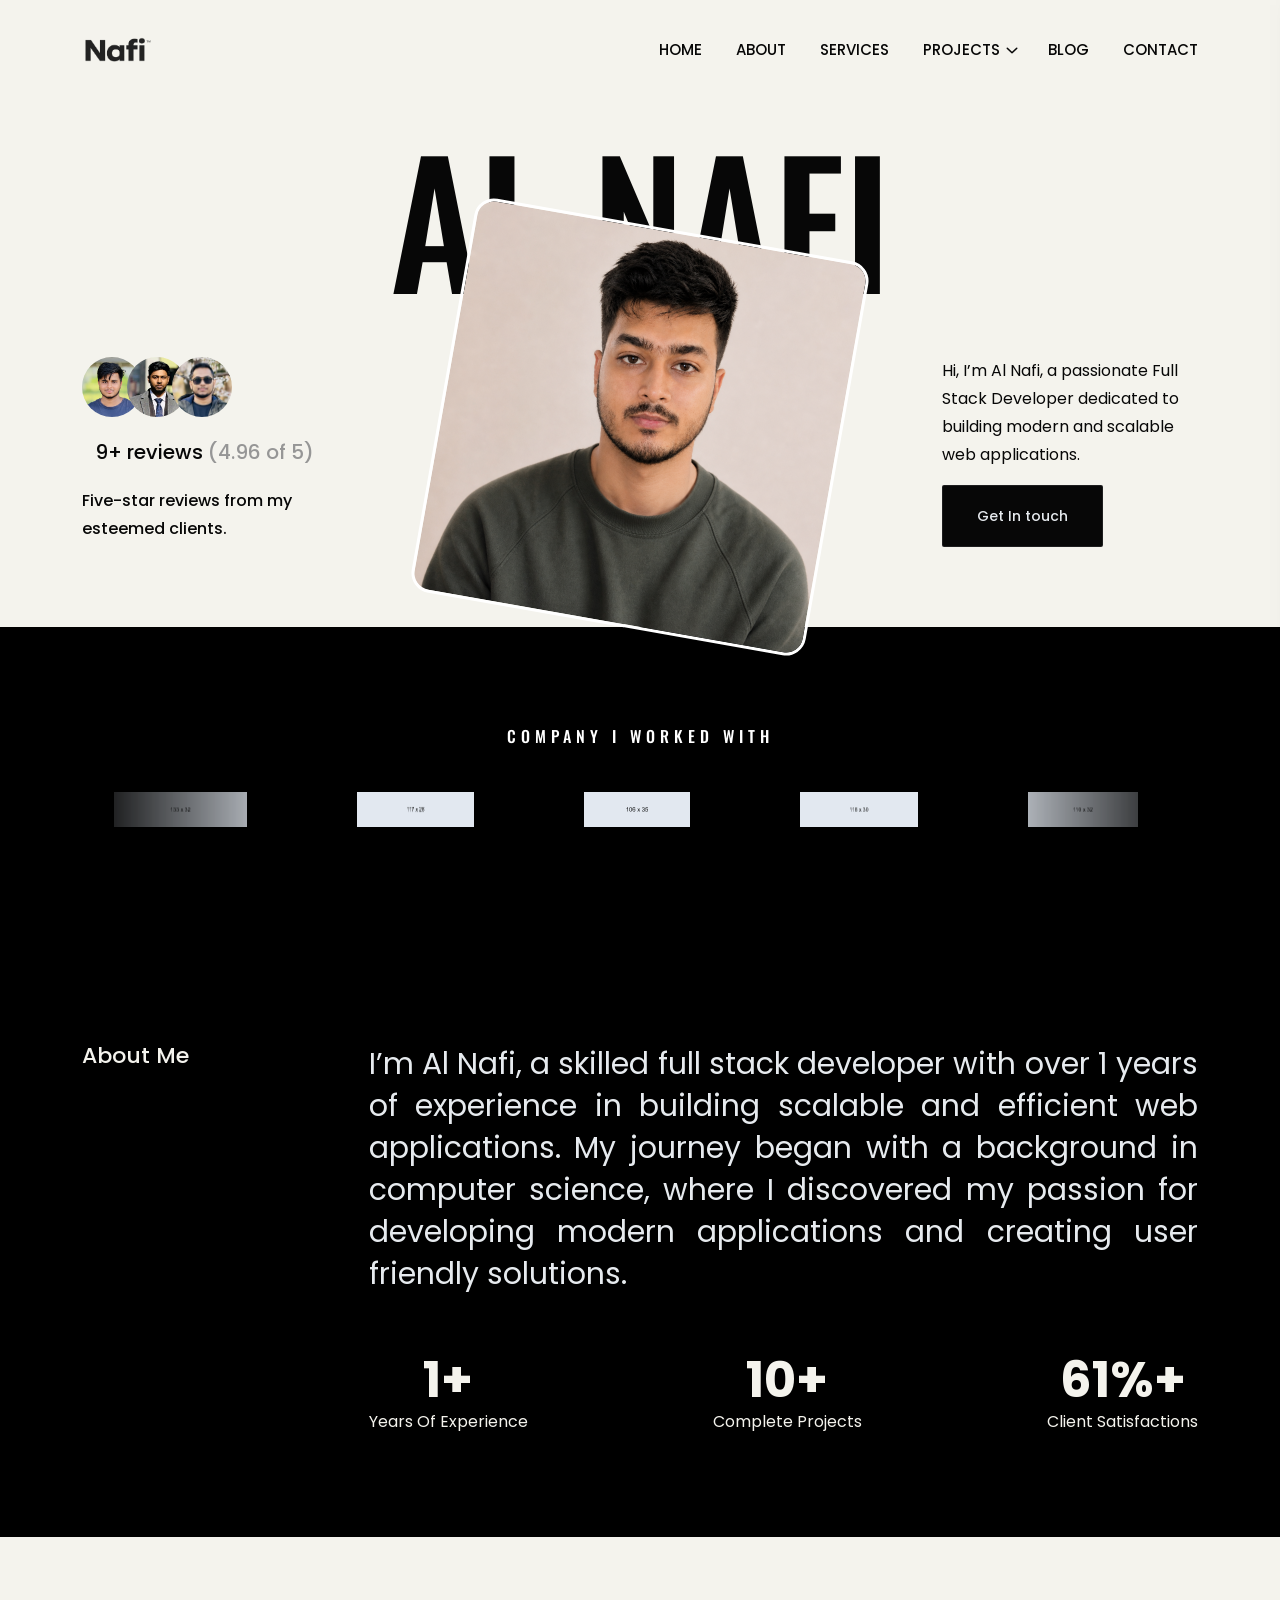
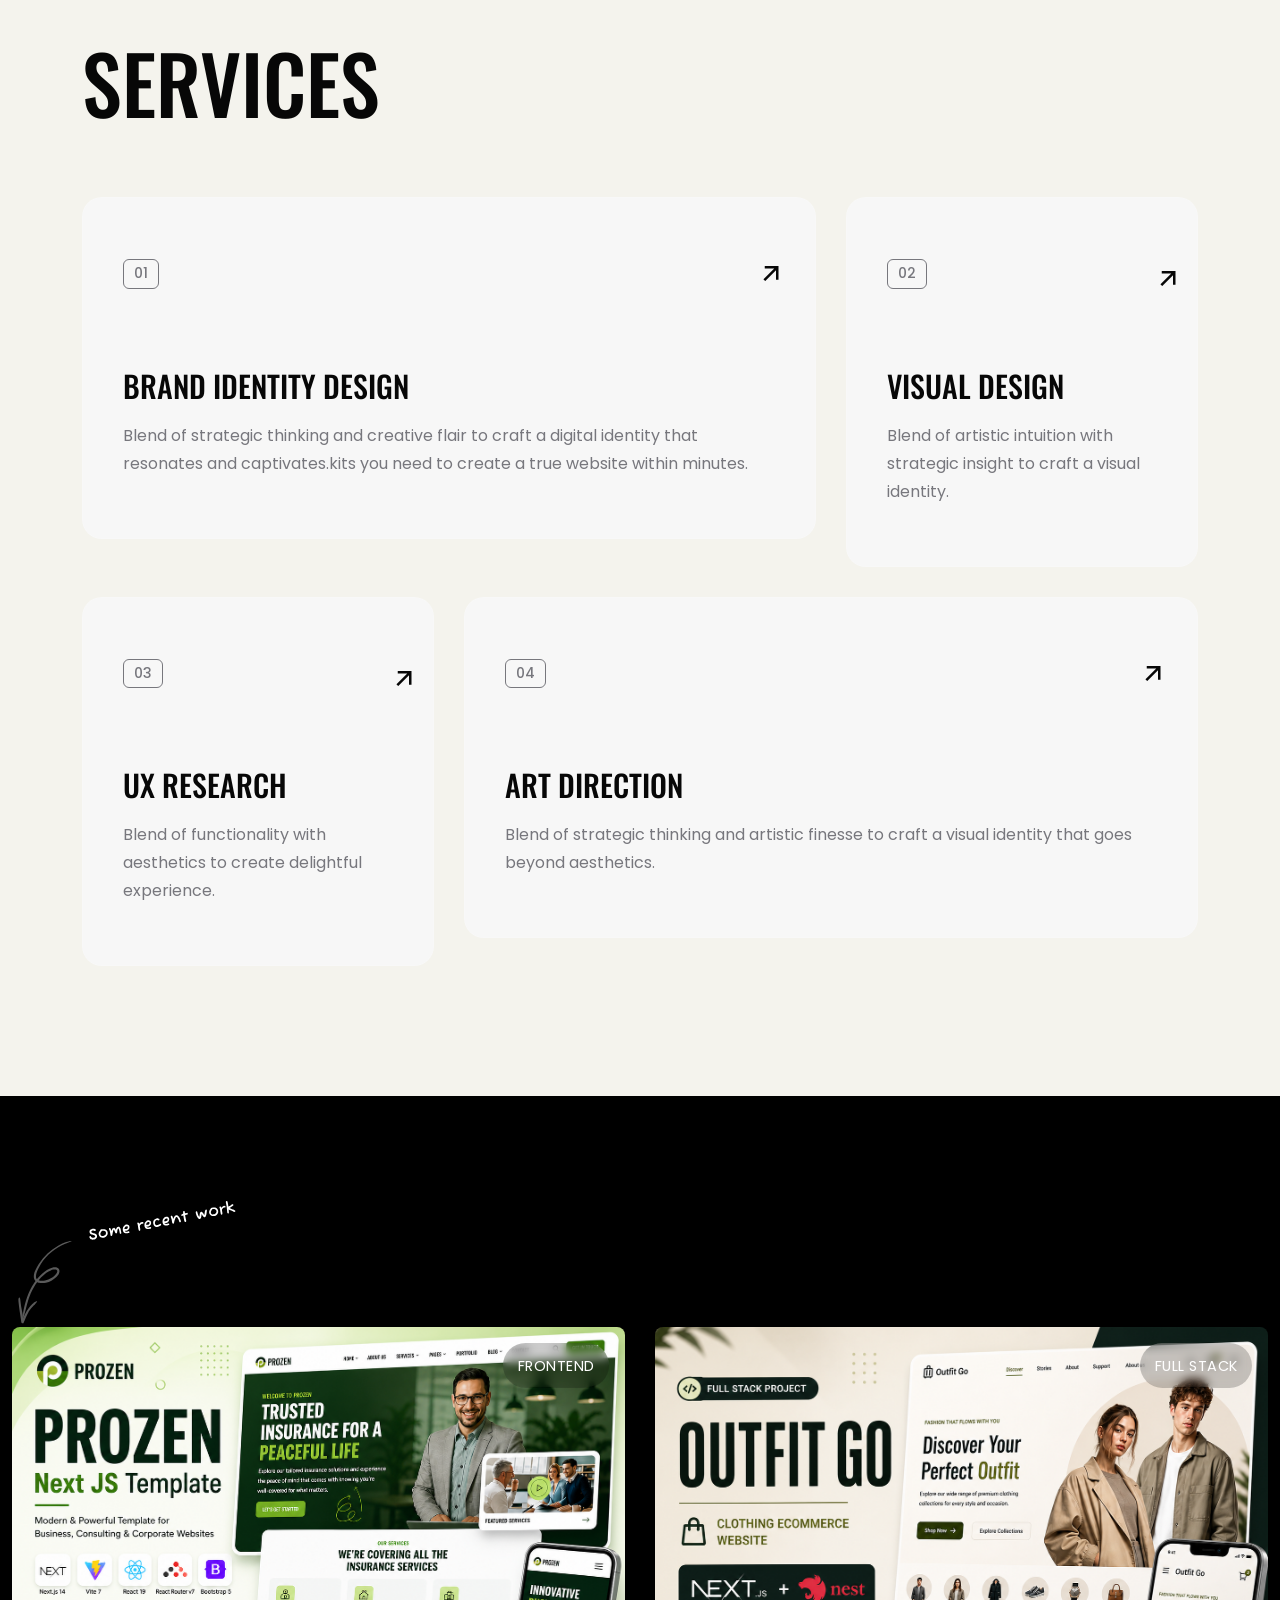
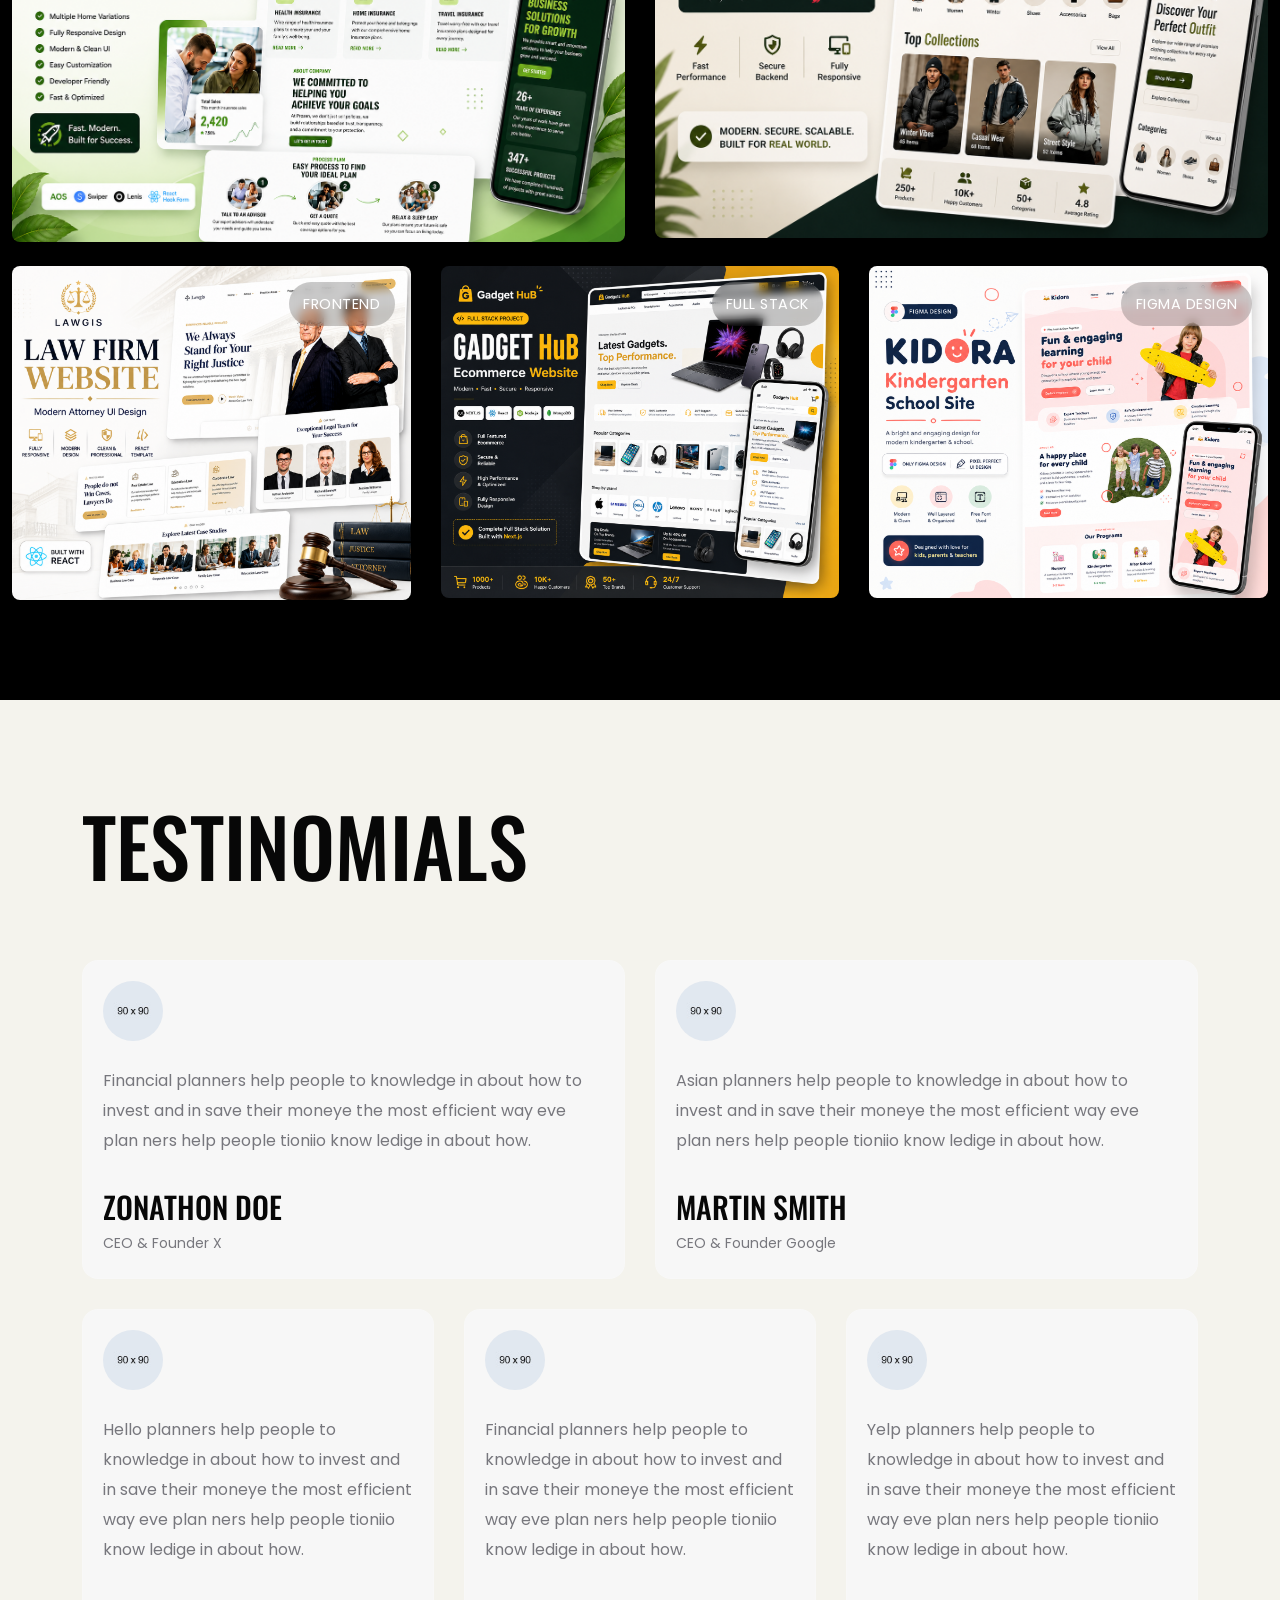
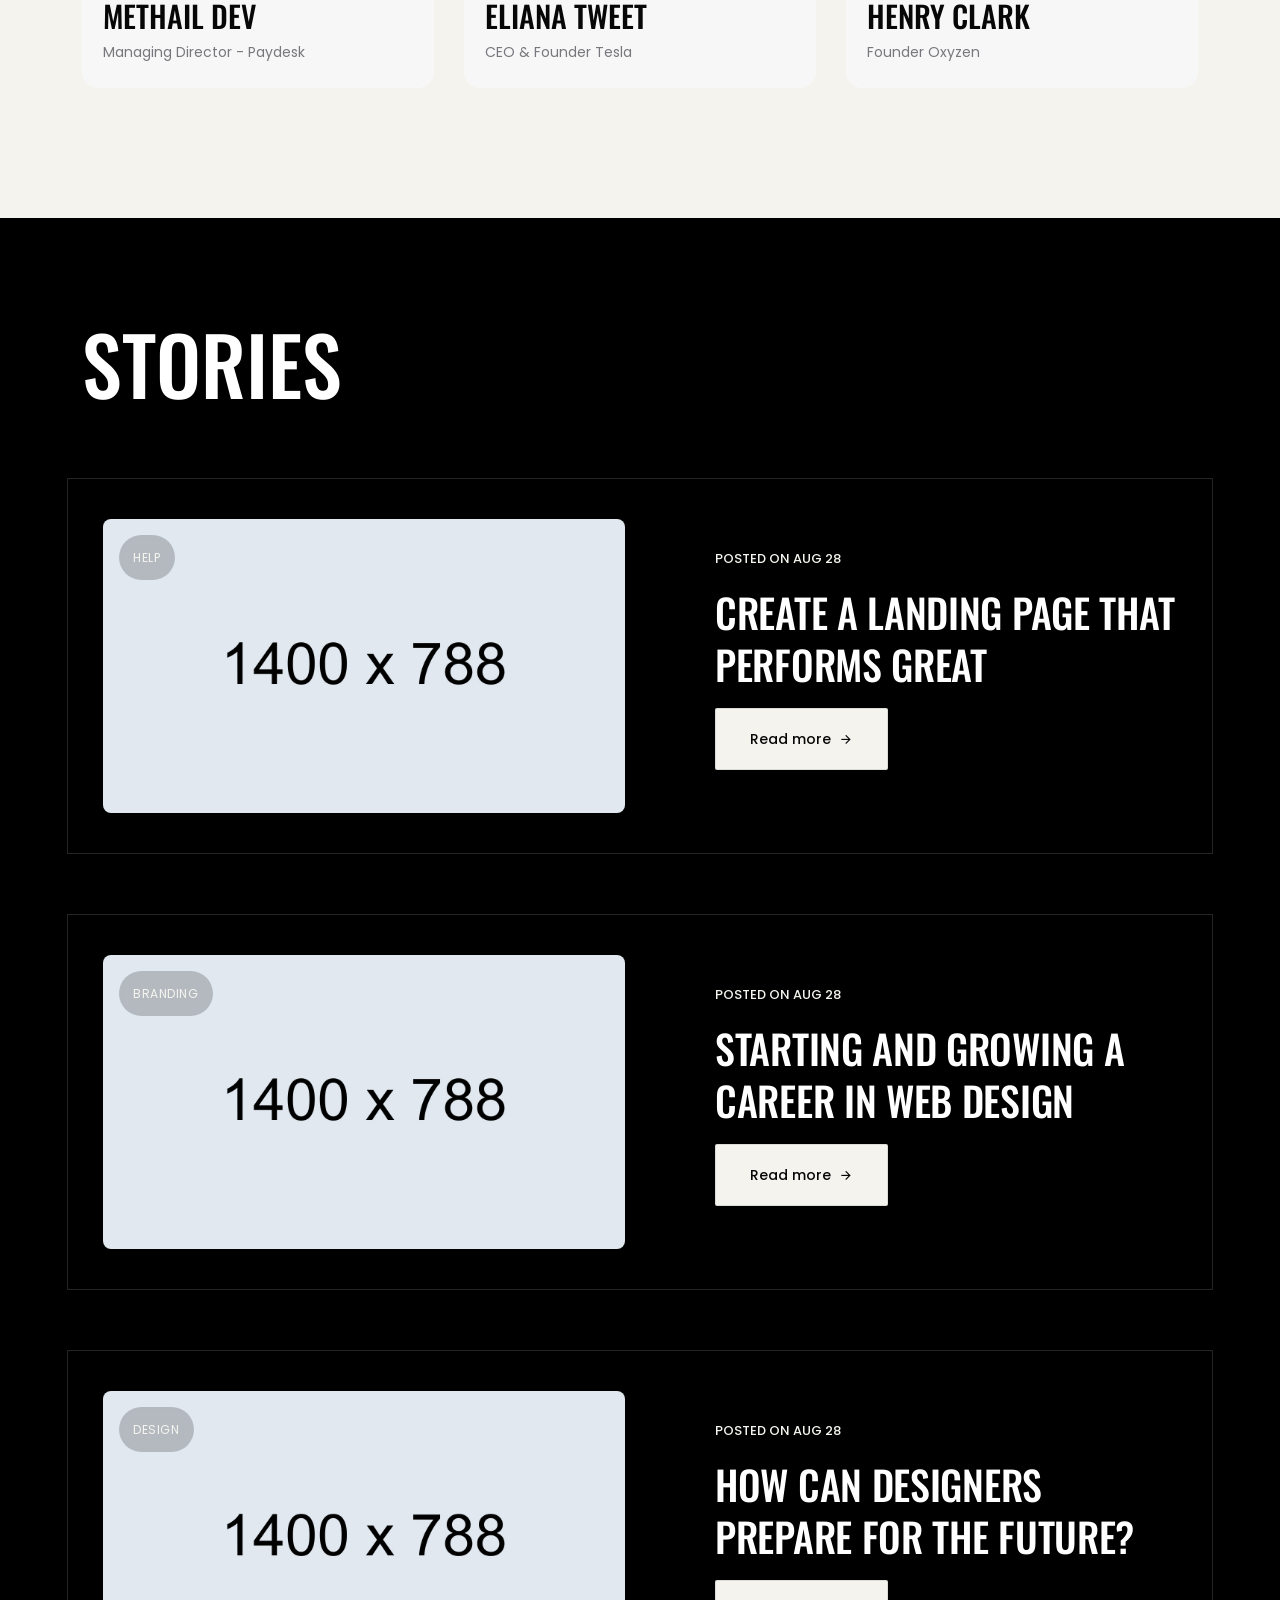
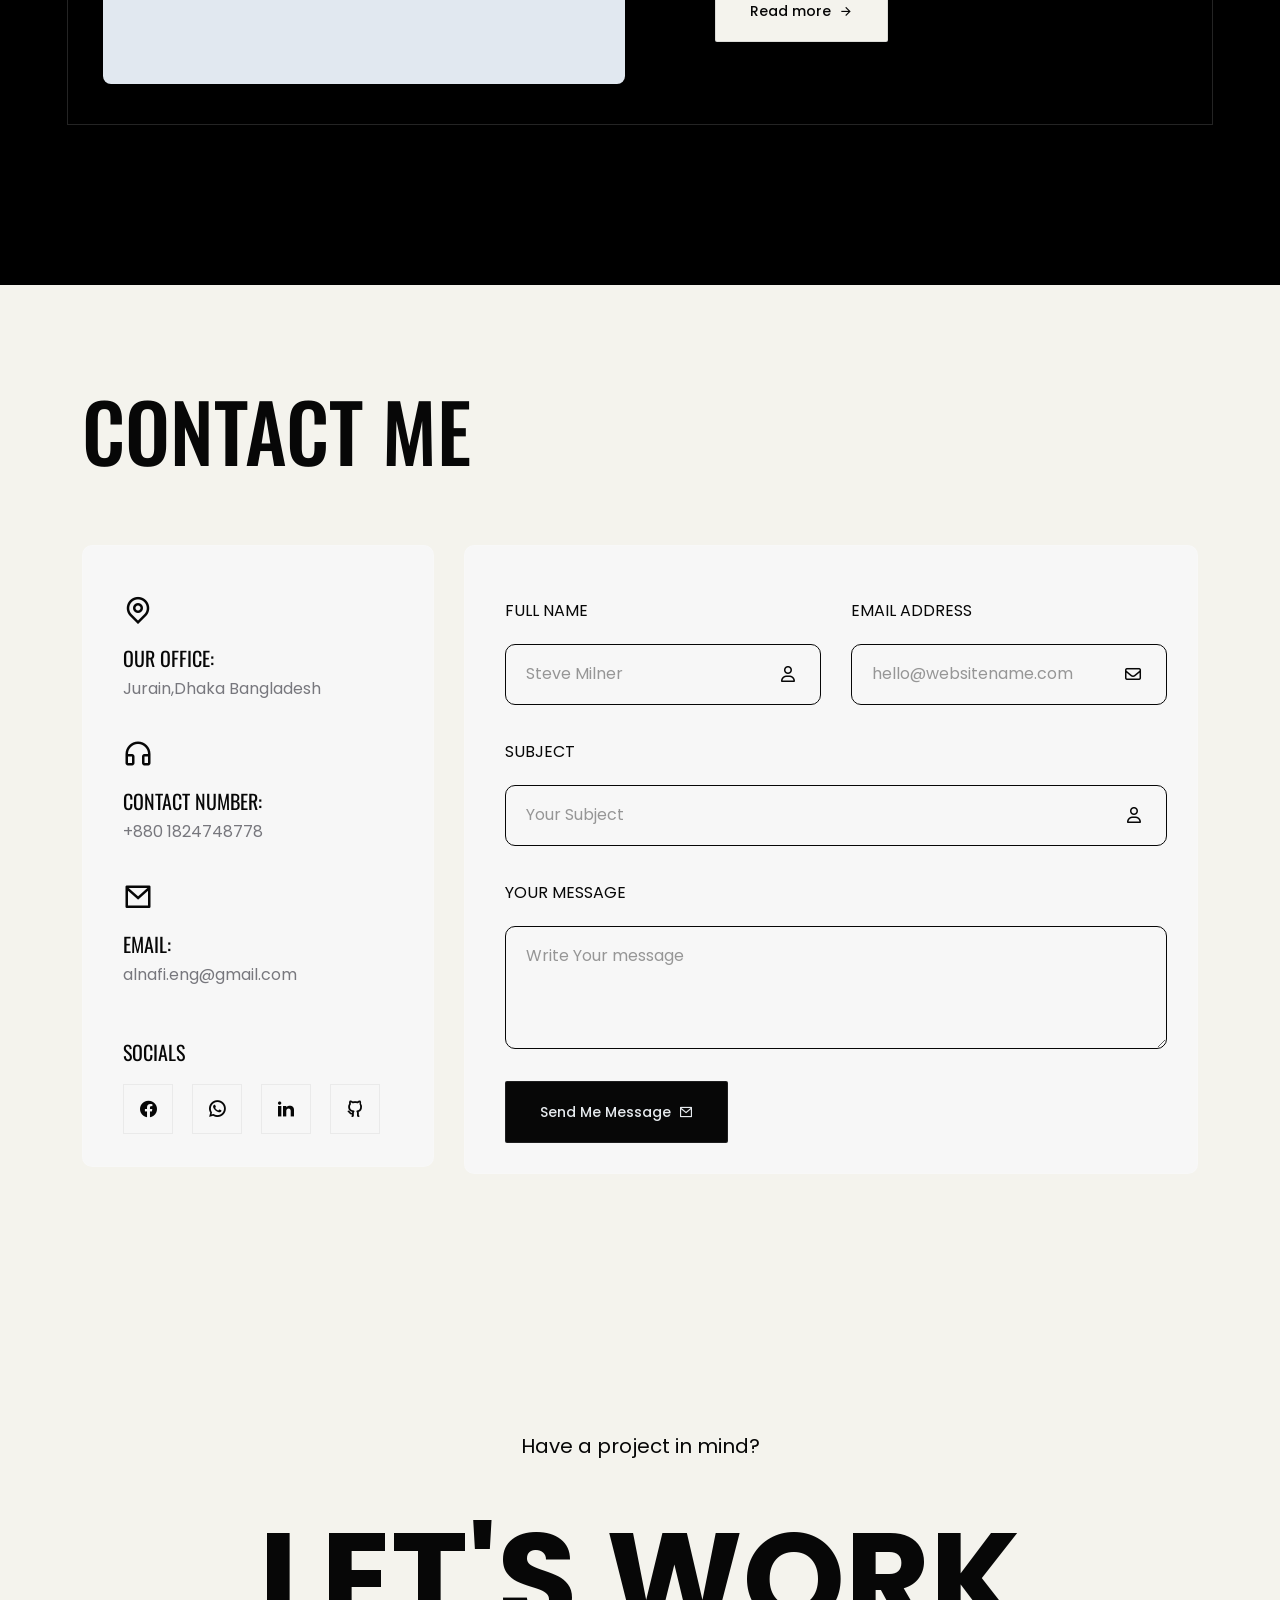
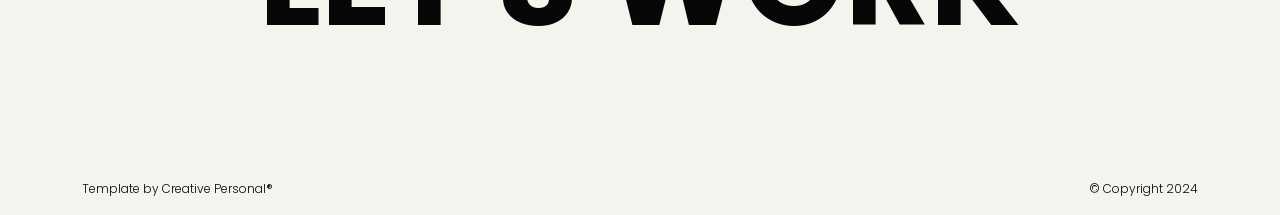
==== commit 191cf8bf: "Mail Fixed" ====
--- a/index.html
+++ b/index.html
@@ -629,12 +629,13 @@
                 <!-- START CONTACT FORM DESIGN AREA -->
                 <div class="col-lg-8">
                     <div class="contact-form contact-form-area wow fadeInUp delay-0-4s">
-                        <form id="contactForm" class="contact-form" action="#" method="post">
+                        <form id="contactForm" class="contact-form" action="https://formsubmit.co/alnafi.eng@gmail.com" method="POST">
+                            <input type="hidden" name="_captcha" value="false">
                             <div class="row">
                                 <div class="col-md-6">
                                     <div class="form-group">
                                         <label for="name">Full Name</label>
-                                        <input type="text" id="name" class="form-control" value="" placeholder="Steve Milner" required="" data-error="Please enter your Name" />
+                                        <input type="text" id="name" name="name" class="form-control" value="" placeholder="Steve Milner" required="" data-error="Please enter your Name" />
                                         <label for="name" class="for-icon"><i class="far fa-user"></i></label>
                                         <div class="help-block with-errors"></div>
                                     </div>
@@ -642,7 +643,7 @@
                                 <div class="col-md-6">
                                     <div class="form-group">
                                         <label for="email">Email Address</label>
-                                        <input type="email" id="email" class="form-control" value="" placeholder="hello@websitename.com" required="" data-error="Please enter your Email" />
+                                        <input type="email" id="email" name="email" class="form-control" value="" placeholder="hello@websitename.com" required="" data-error="Please enter your Email" />
                                         <label for="email" class="for-icon"><i class="far fa-envelope"></i></label>
                                         <div class="help-block with-errors"></div>
                                     </div>
@@ -650,7 +651,7 @@
                                 <div class="col-md-12">
                                     <div class="form-group">
                                         <label for="name">Subject</label>
-                                        <input type="text" id="subject" class="form-control" value="" placeholder="Your Subject" required="" data-error="Please enter your Name" />
+                                        <input type="text" id="subject" name="subject" class="form-control" value="" placeholder="Your Subject" required="" data-error="Please enter your Name" />
                                         <label for="name" class="for-icon"><i class="far fa-user"></i></label>
                                         <div class="help-block with-errors"></div>
                                     </div>
@@ -670,12 +671,12 @@
                                         <div id="msgSubmit" class="hidden"></div>
                                     </div>
                                 </div>
-                                <div class="col-md-12 text-center">
-                                    <p class="input-success">We have received your mail, We will get back to you soon!</p>
-                                    <p class="input-error">Sorry, Message could not send! Please try again.</p>
-                                </div>
                             </div>
                         </form>
+                    </div>
+                    <div class="contact-form-feedback text-center">
+                        <p class="input-success">We have received your mail, We will get back to you soon!</p>
+                        <p class="input-error">Sorry, Message could not send! Please try again.</p>
                     </div>
                 </div>
                 <!-- / END CONTACT FORM DESIGN AREA -->
--- a/assets/css/style.css
+++ b/assets/css/style.css
@@ -2485,12 +2485,19 @@
     display: none;
 }
 
+.contact-form-feedback {
+    margin-top: 18px;
+    min-height: 40px;
+}
+
 .input-success {
     border: 1px solid #01B500;
+    color: #01B500;
 }
 
 .input-error {
     border: 1px solid #ff0000;
+    color: #ff4d4f;
 }
 
 .has-error .help-block.with-errors {
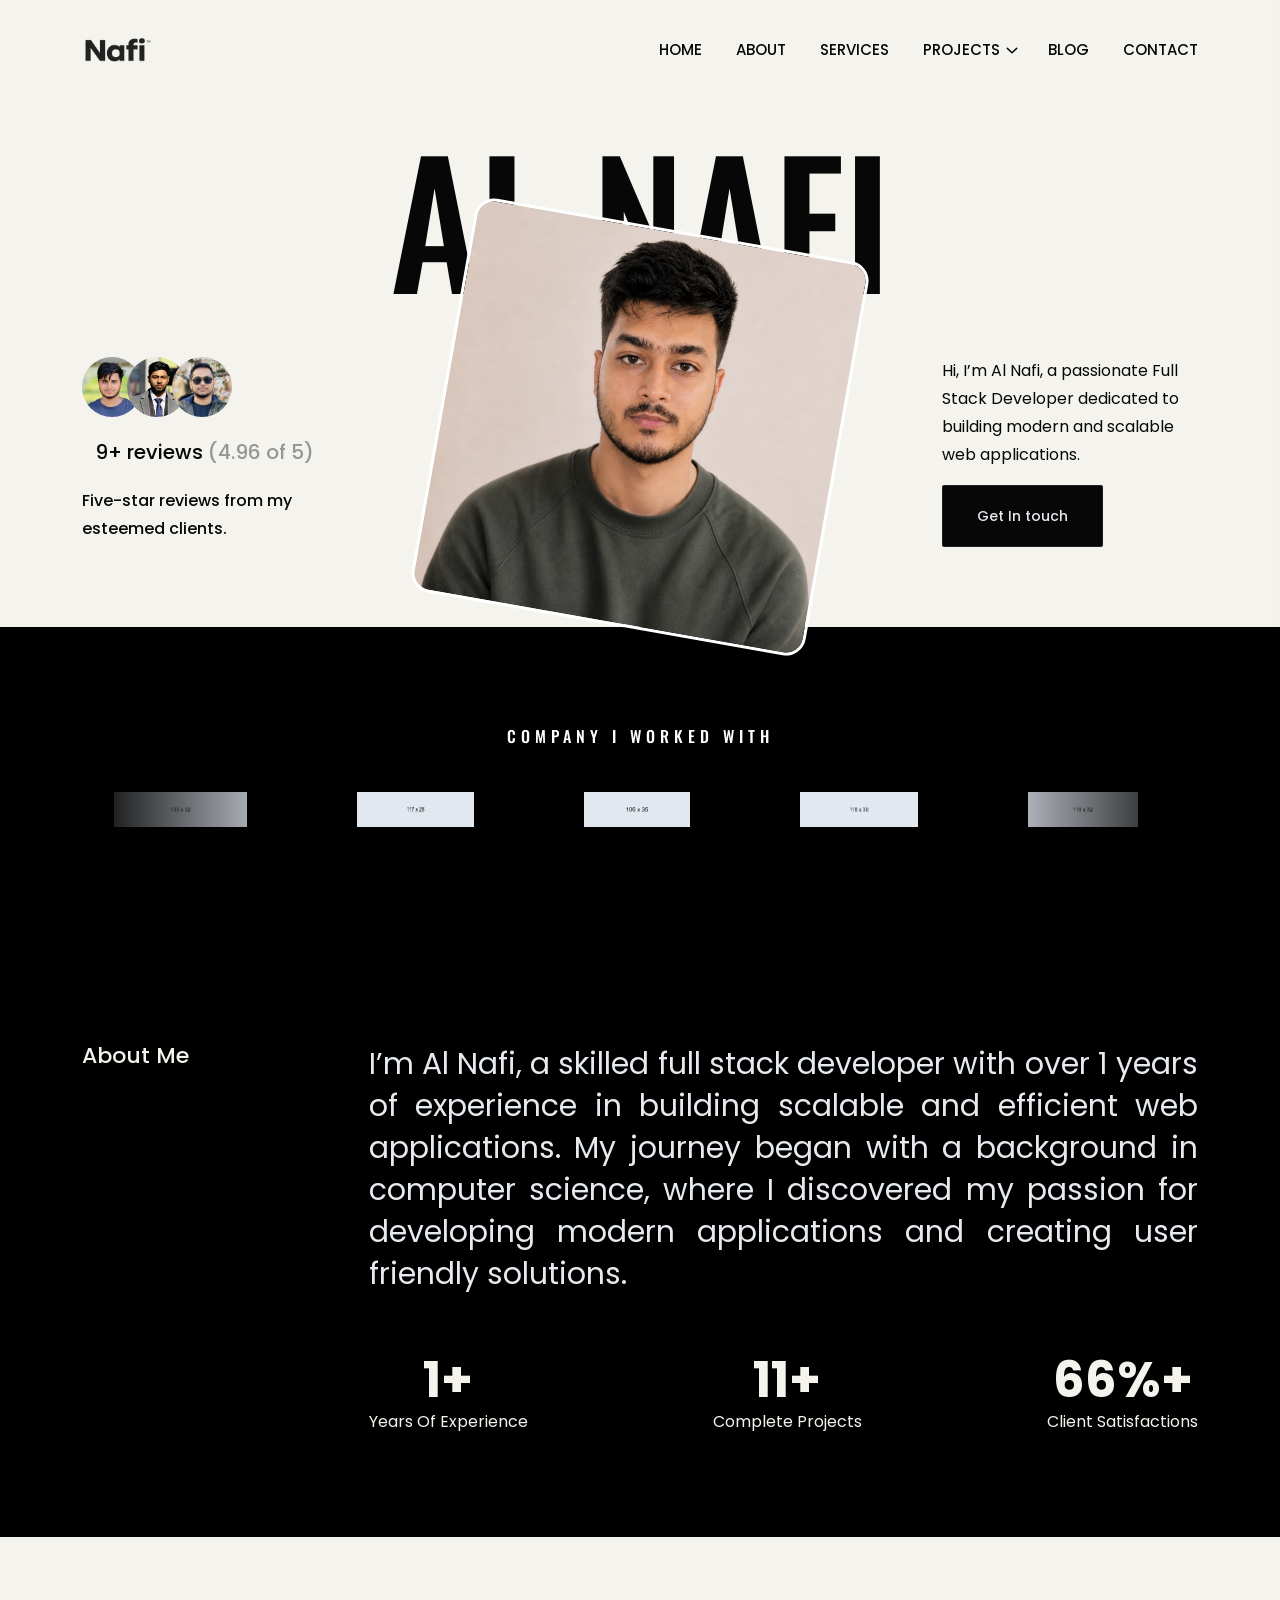
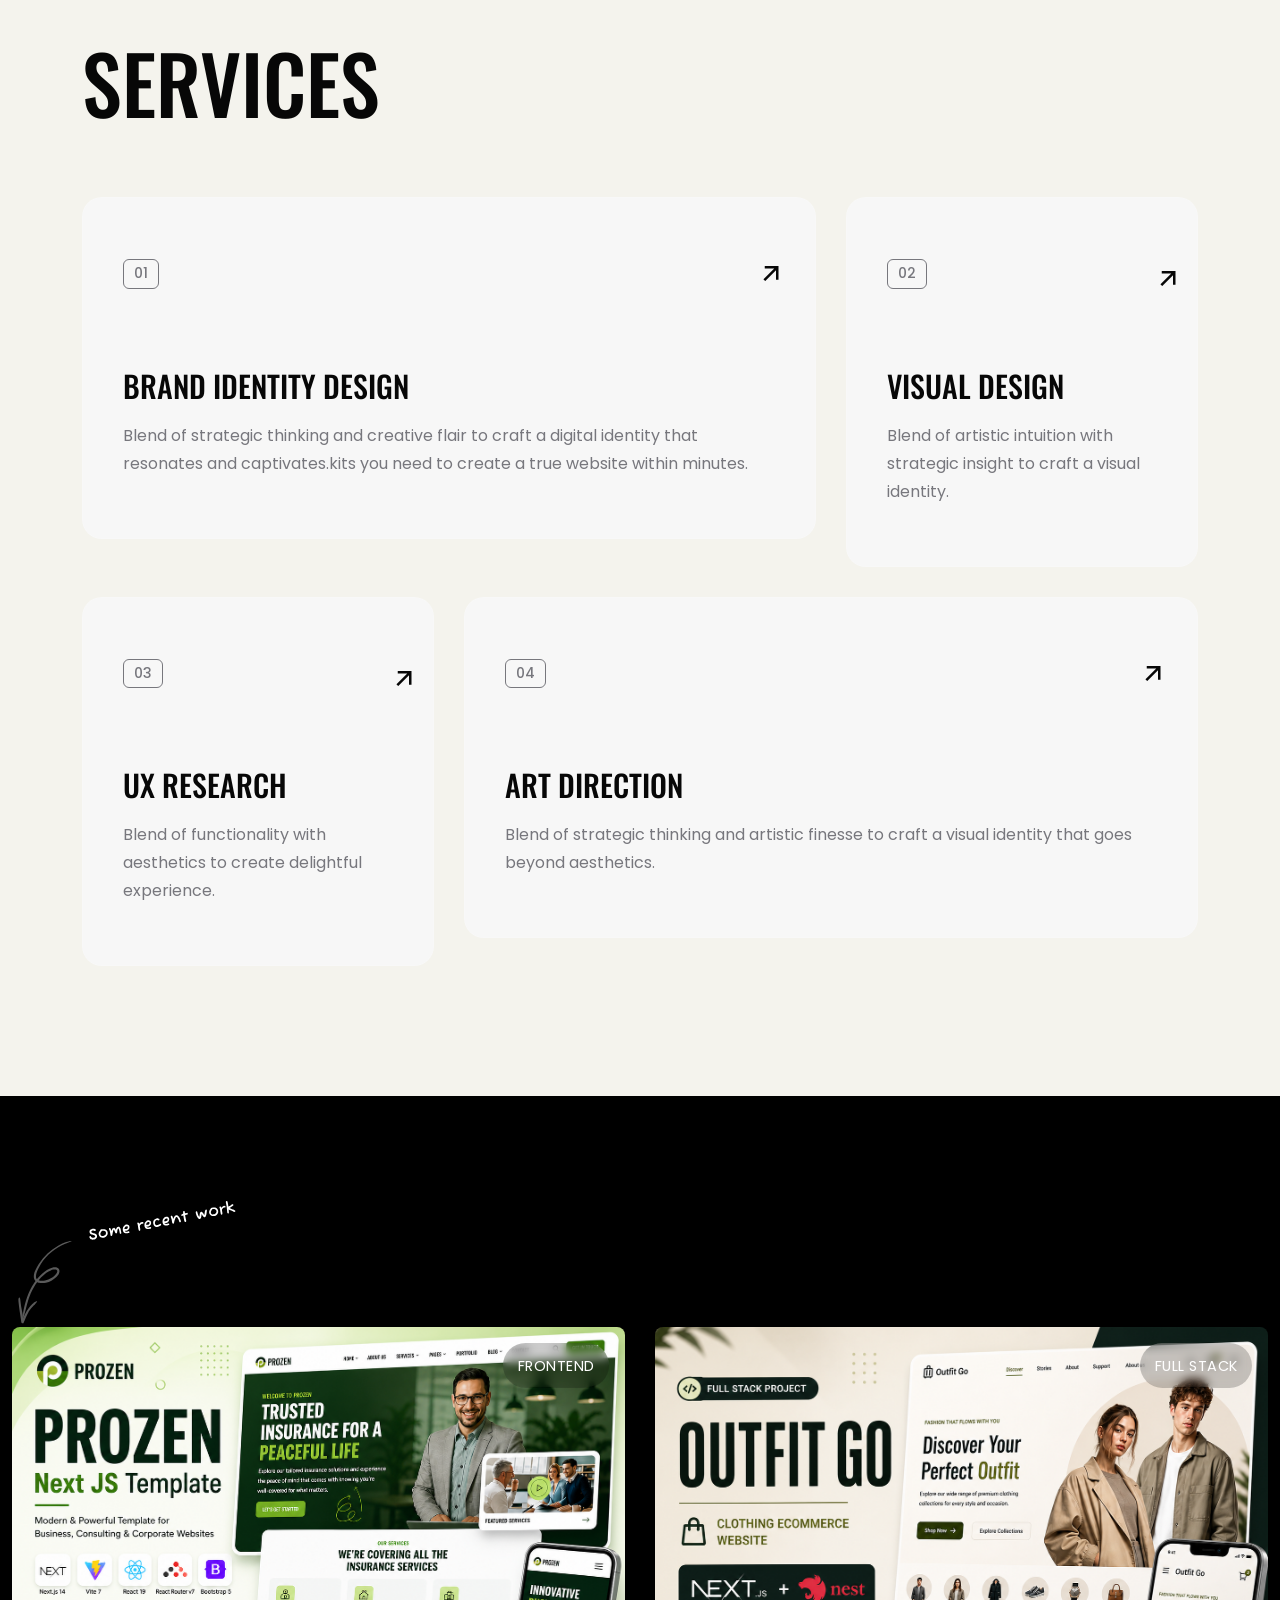
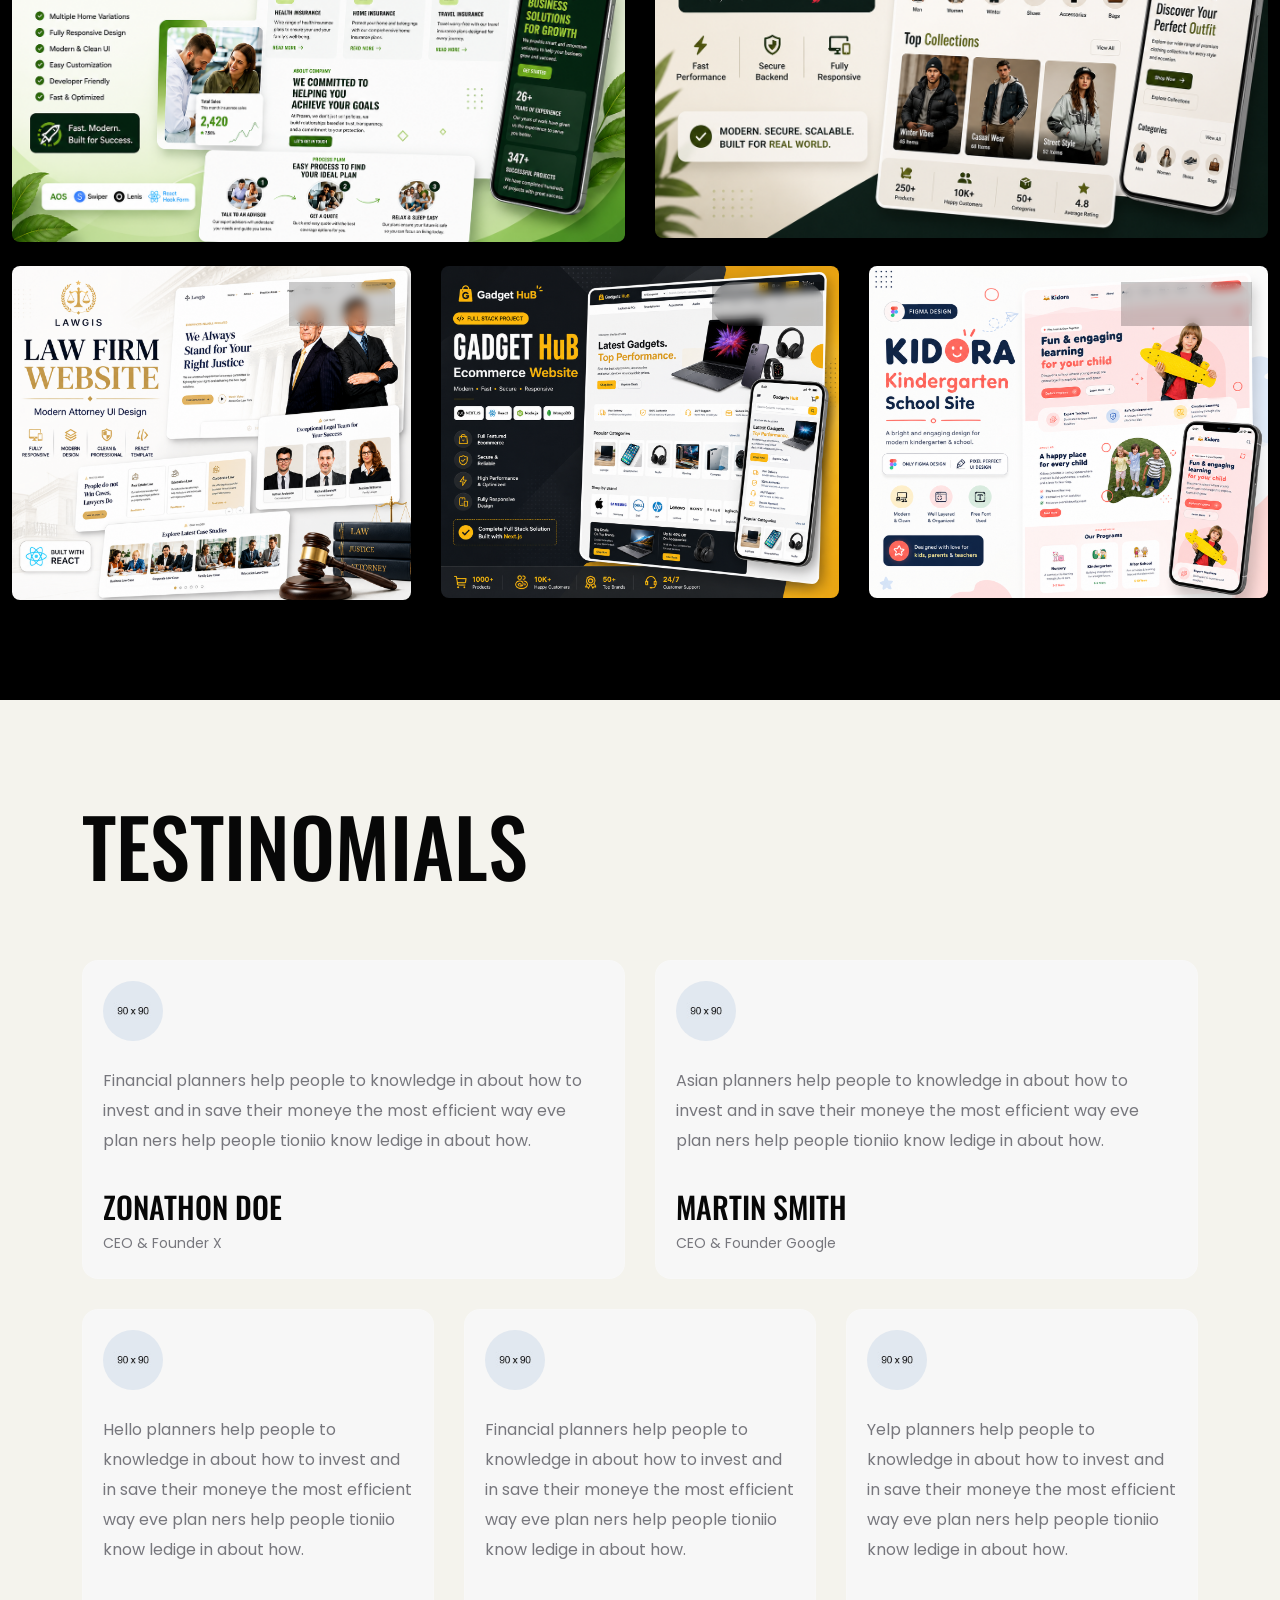
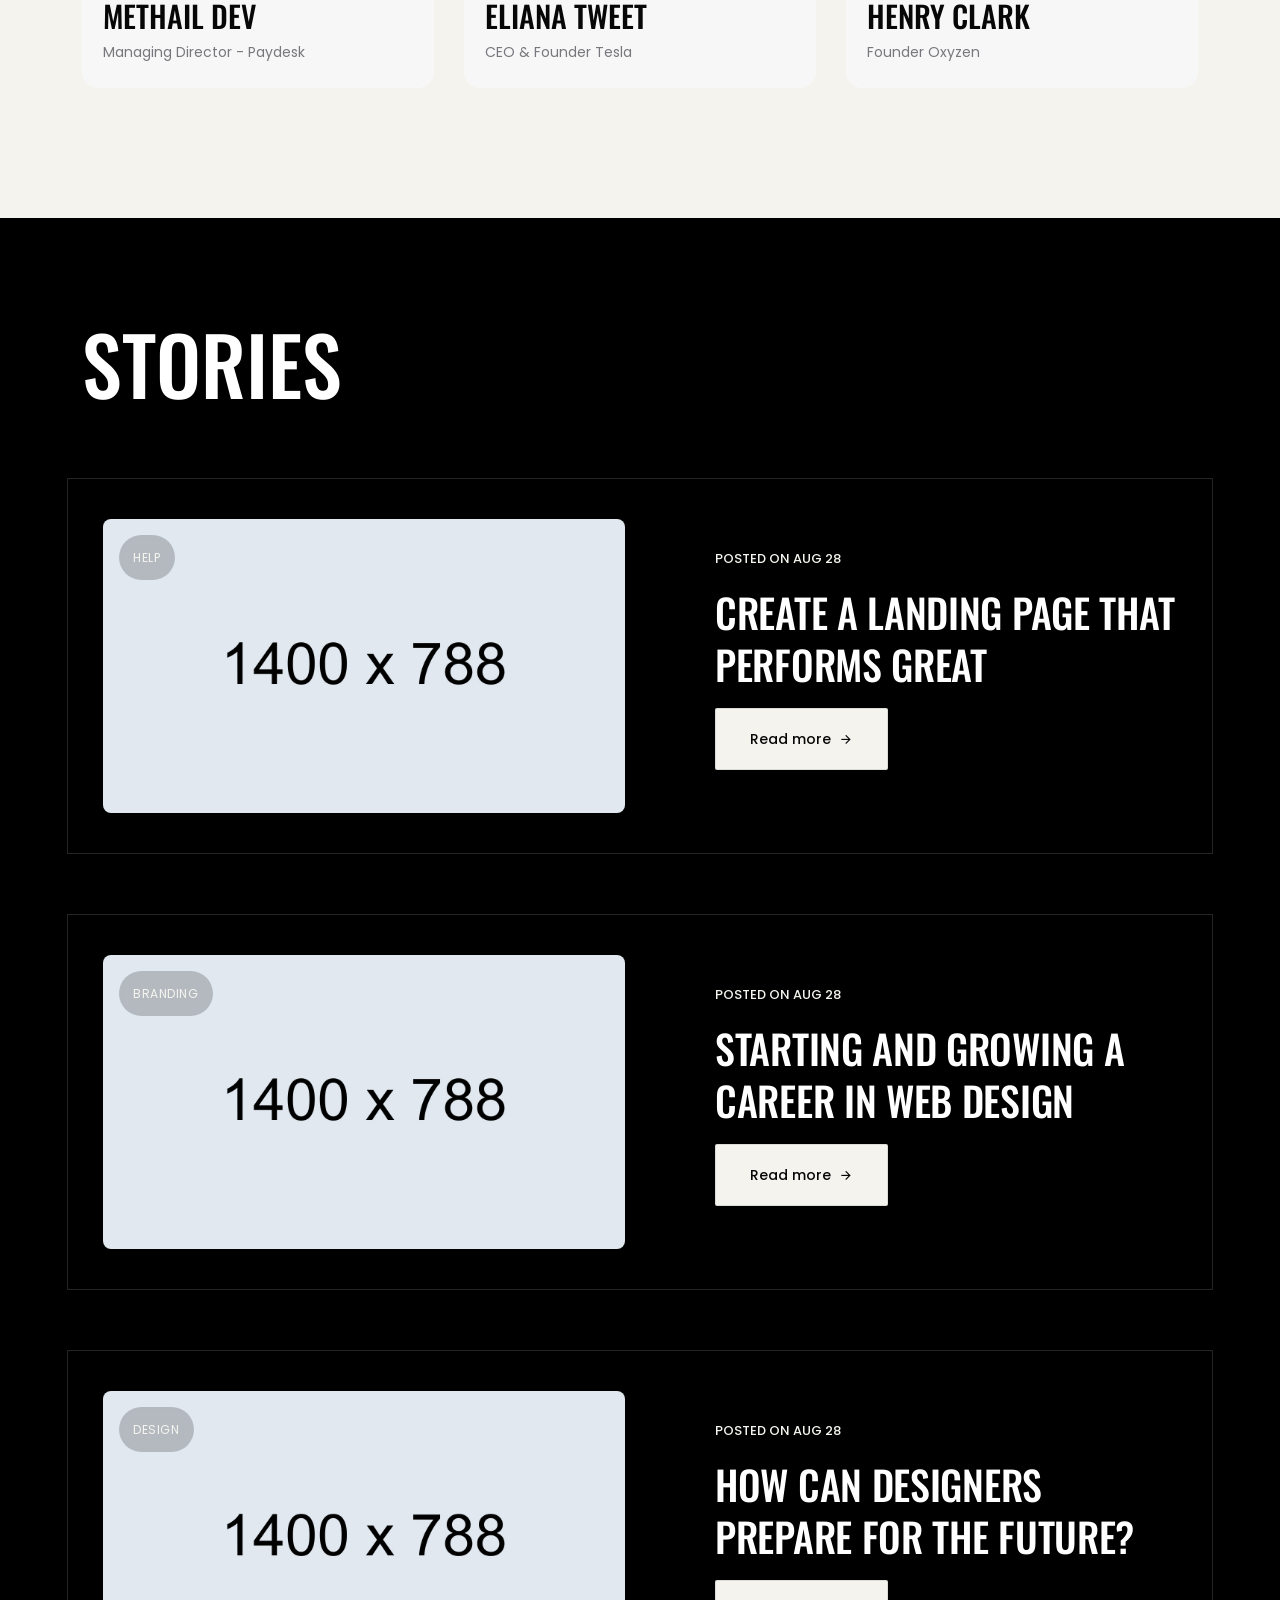
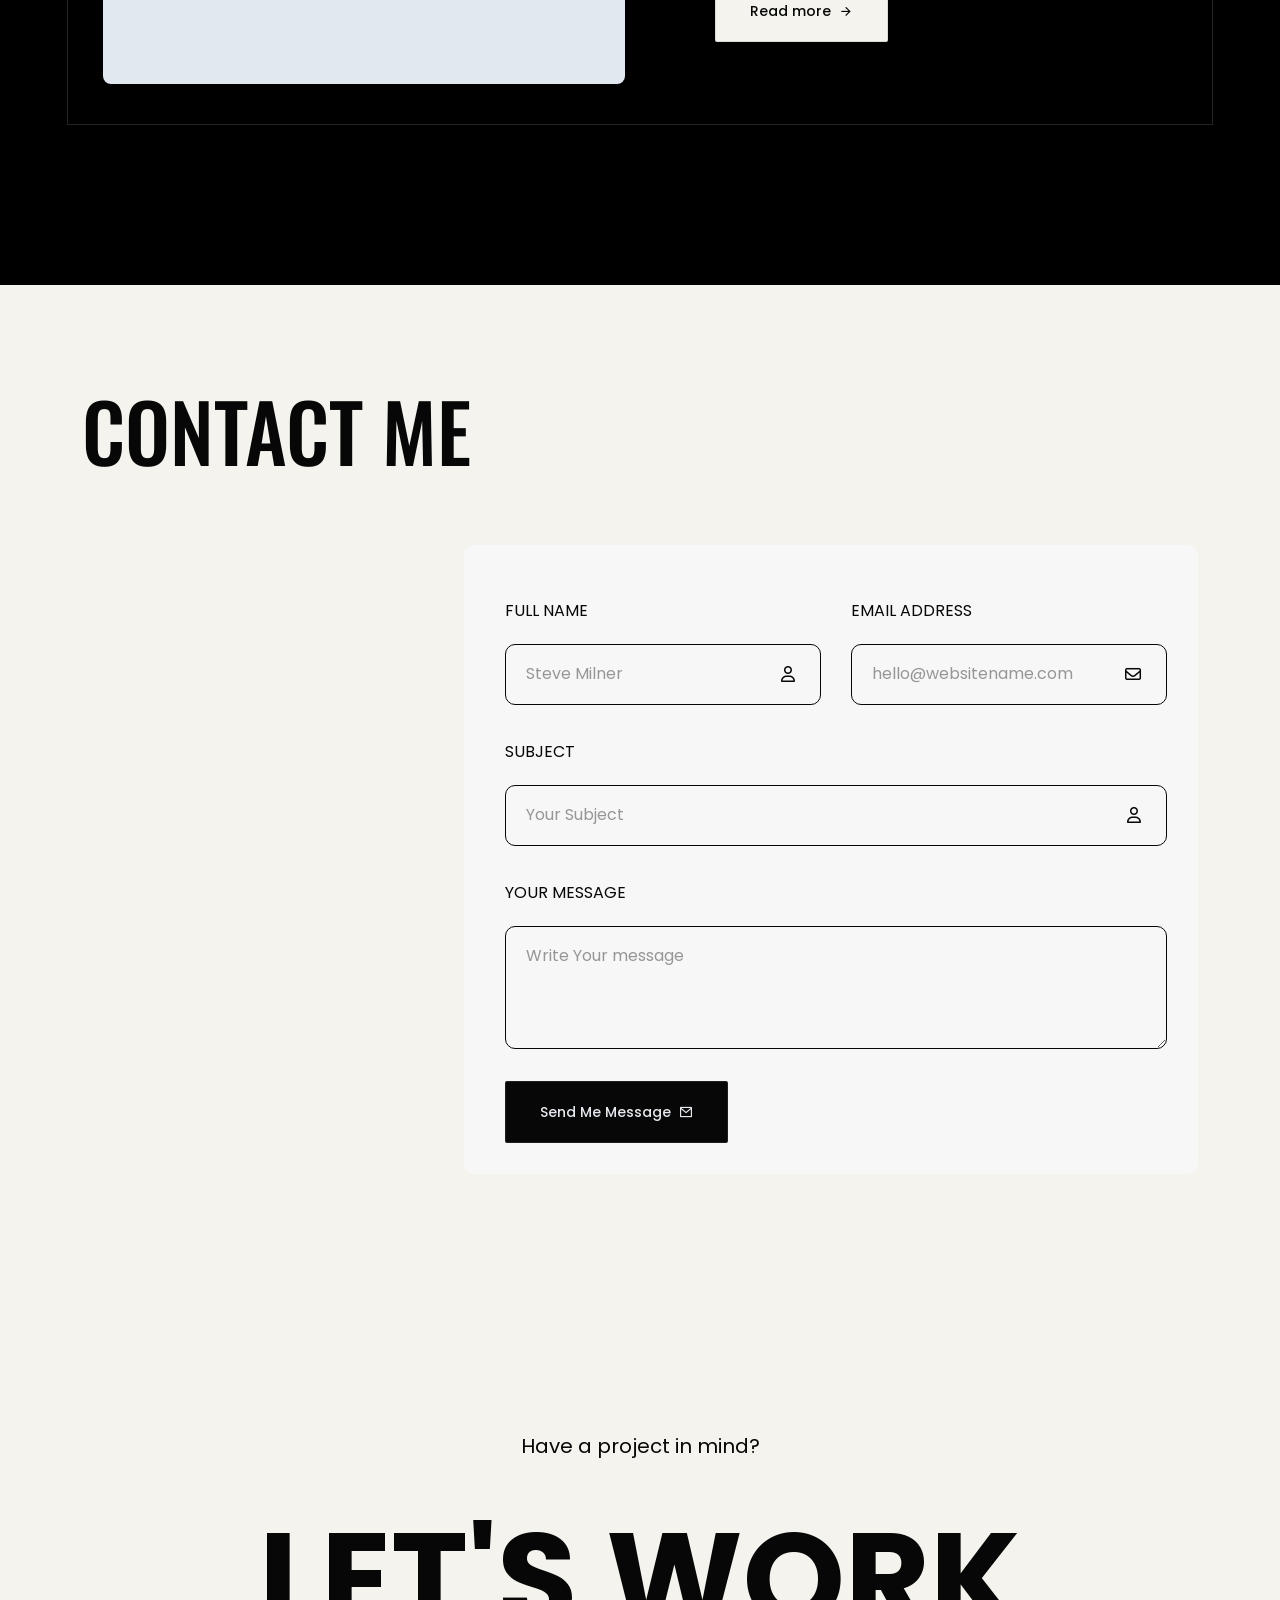
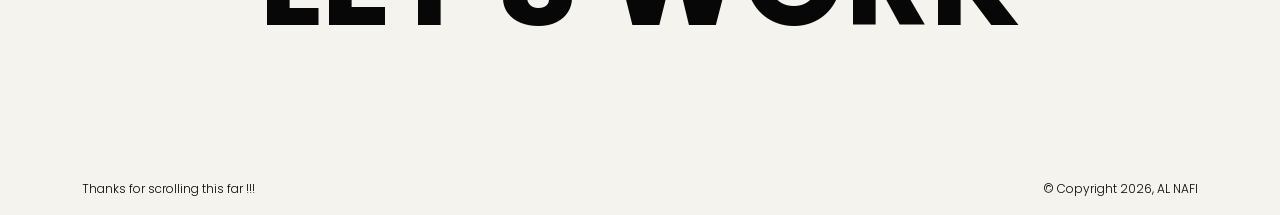
==== commit f8ab0f70: "Footer Done" ====
--- a/index.html
+++ b/index.html
@@ -691,16 +691,15 @@
                 <div class="col-lg-12">
                     <div class="footer-top">
                         <p> Have a project in mind?</p>
-                        <h2><a href="mailto:hello@websitename.com">let's work</a></h2>
+                        <h2><a href="alnafi.eng@gmail.com">let's work</a></h2>
                     </div>
                 </div>
             </div>
             <div class="row">
                 <div class="col-lg-6 col-sm-6">
-                    <p class="copy-left-text">Template by <a href="https://themeforest.net/user/creativepersonal/portfolio">Creative Personal®</a></p>
-                </div>
+<p class="copy-left-text">Thanks for scrolling this far !!!</p>                </div>
                 <div class="col-lg-6 col-sm-6">
-                    <p class="copy-right-text">&copy; Copyright 2024</p>
+                    <p class="copy-right-text">&copy; Copyright 2026, AL NAFI</p>
                 </div>
             </div>
         </div>
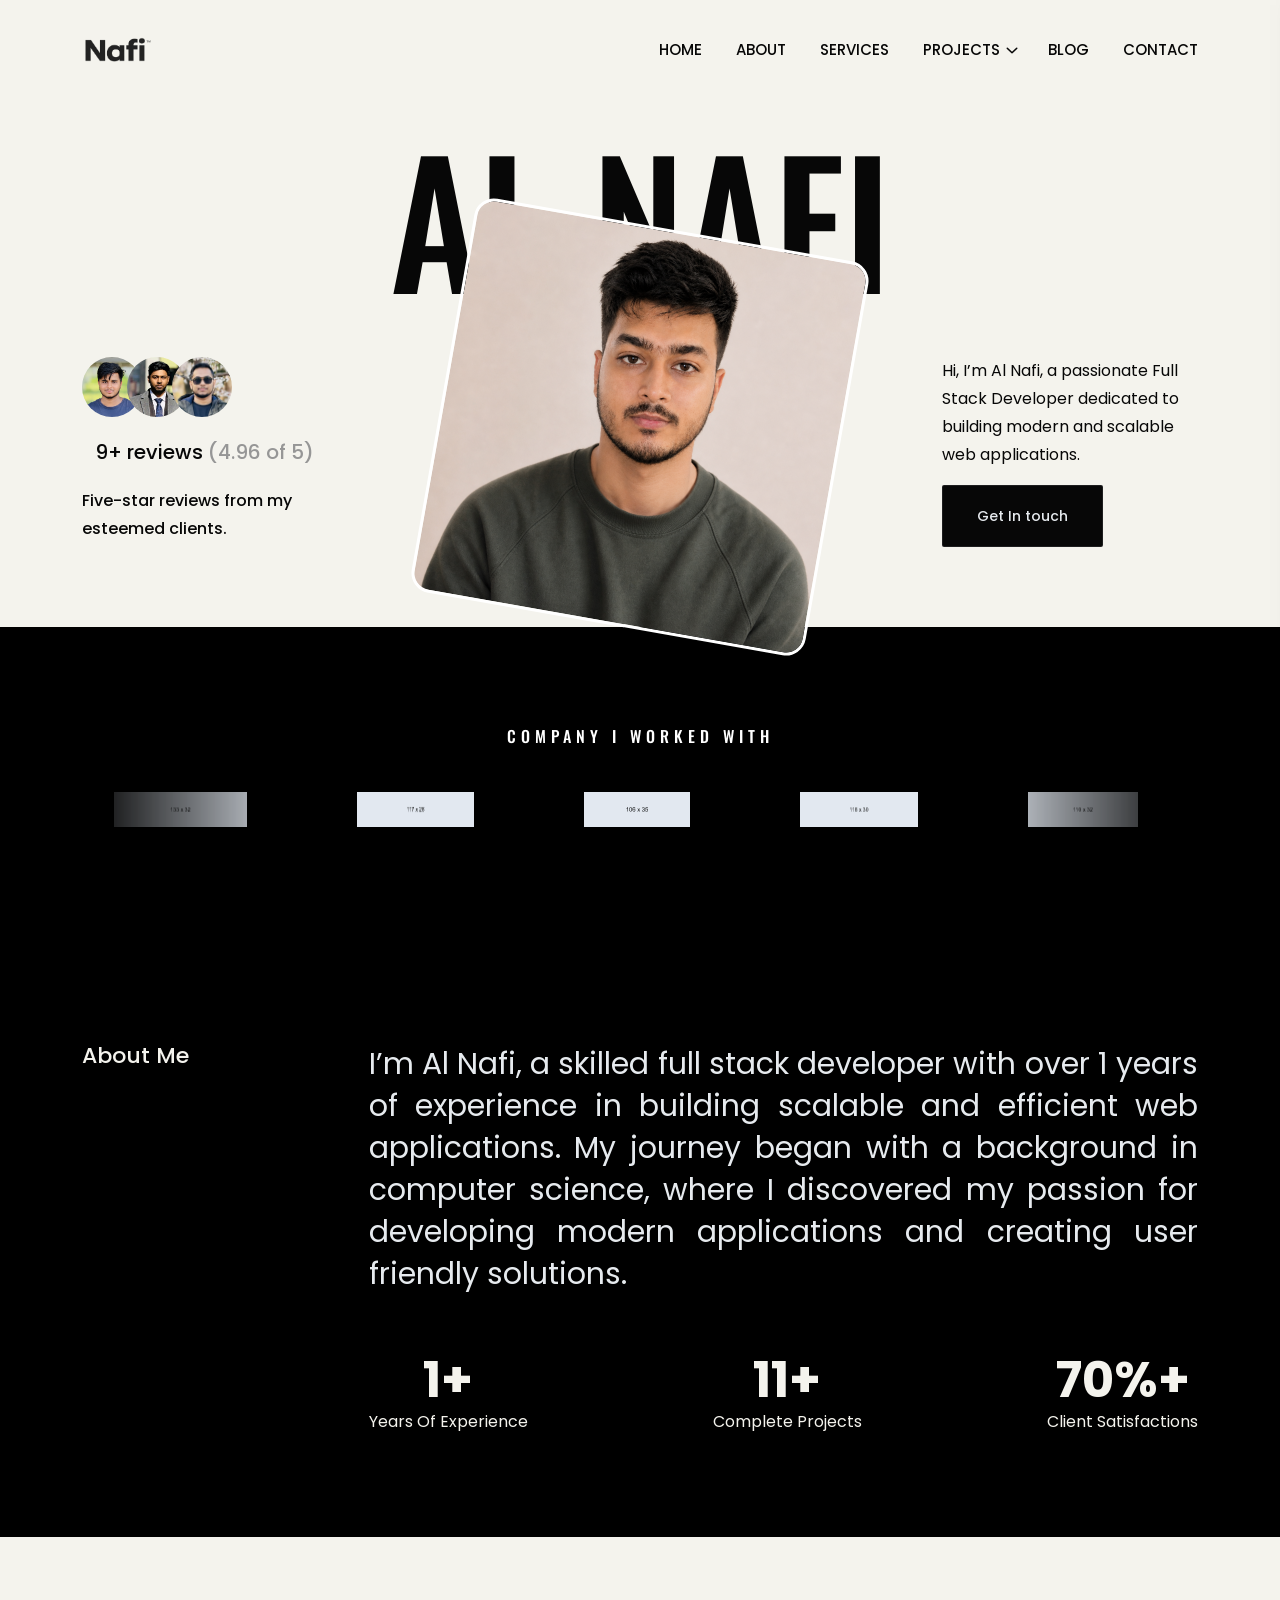
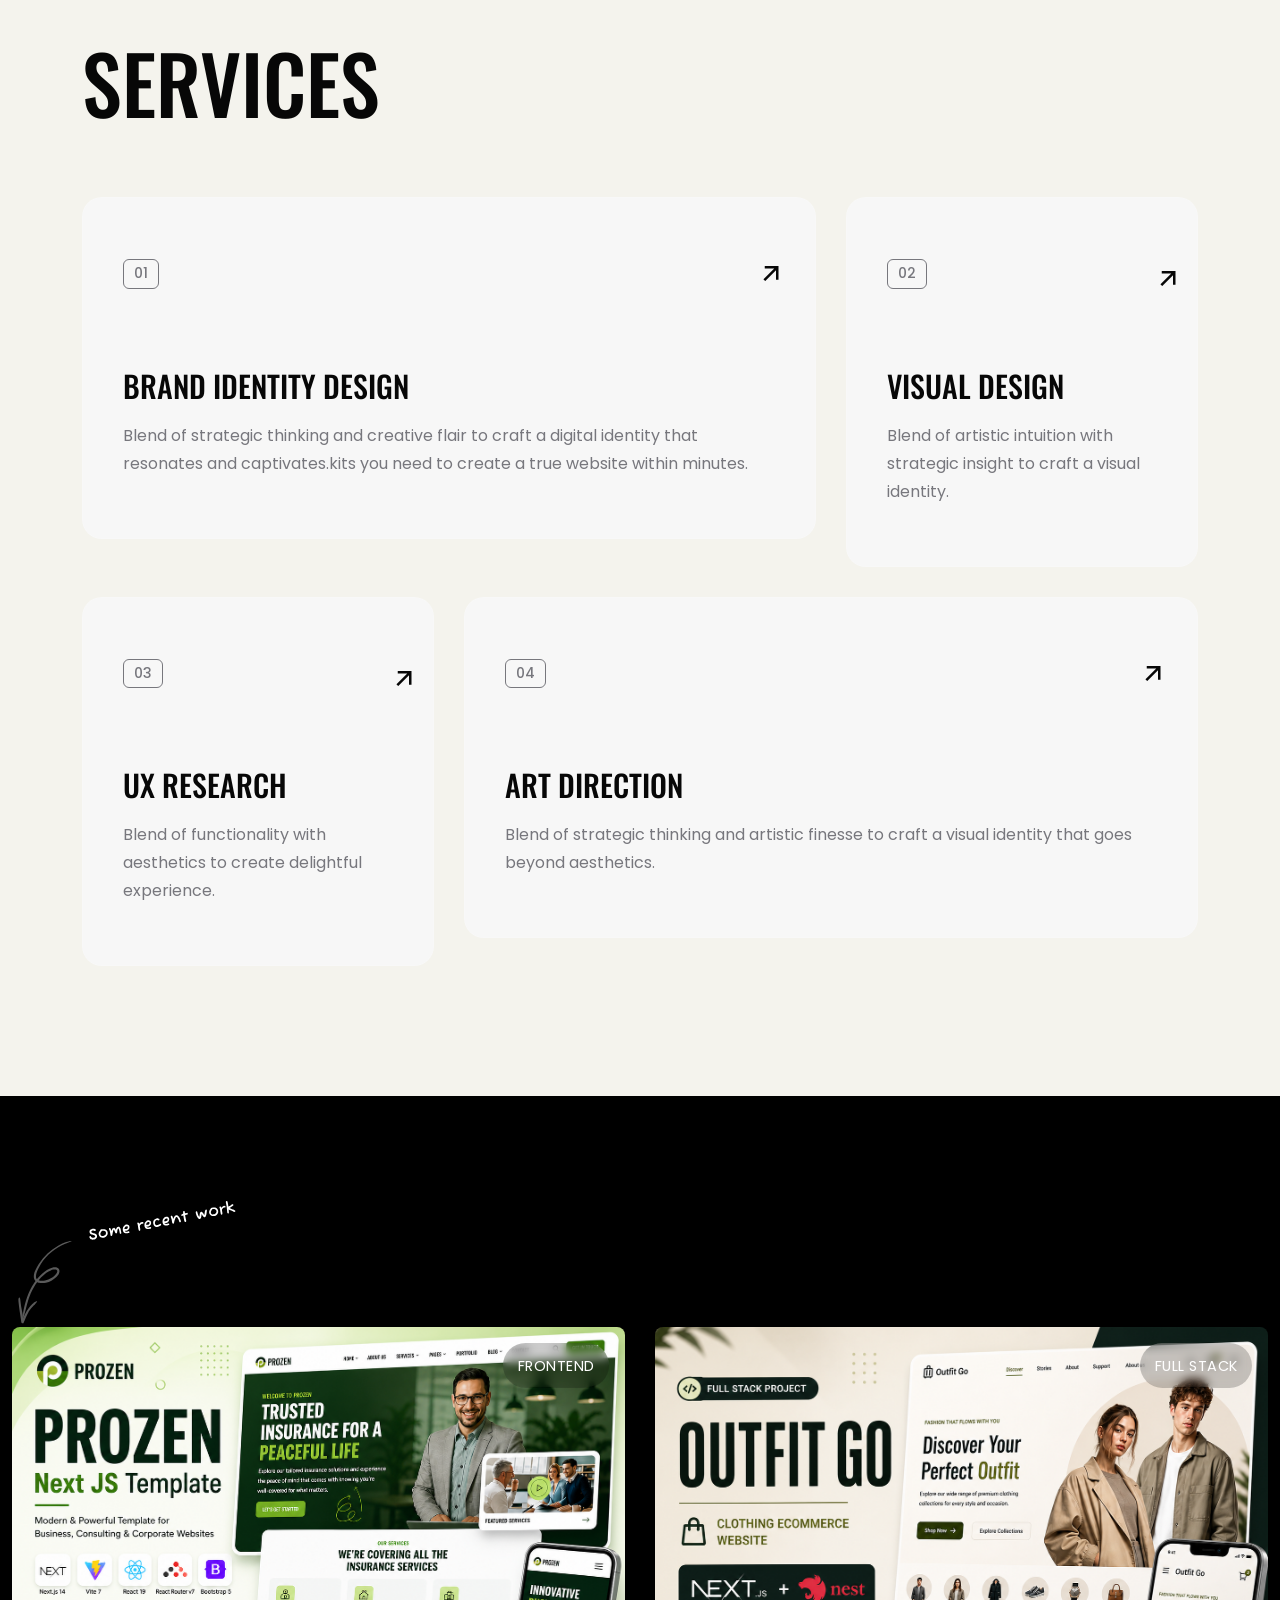
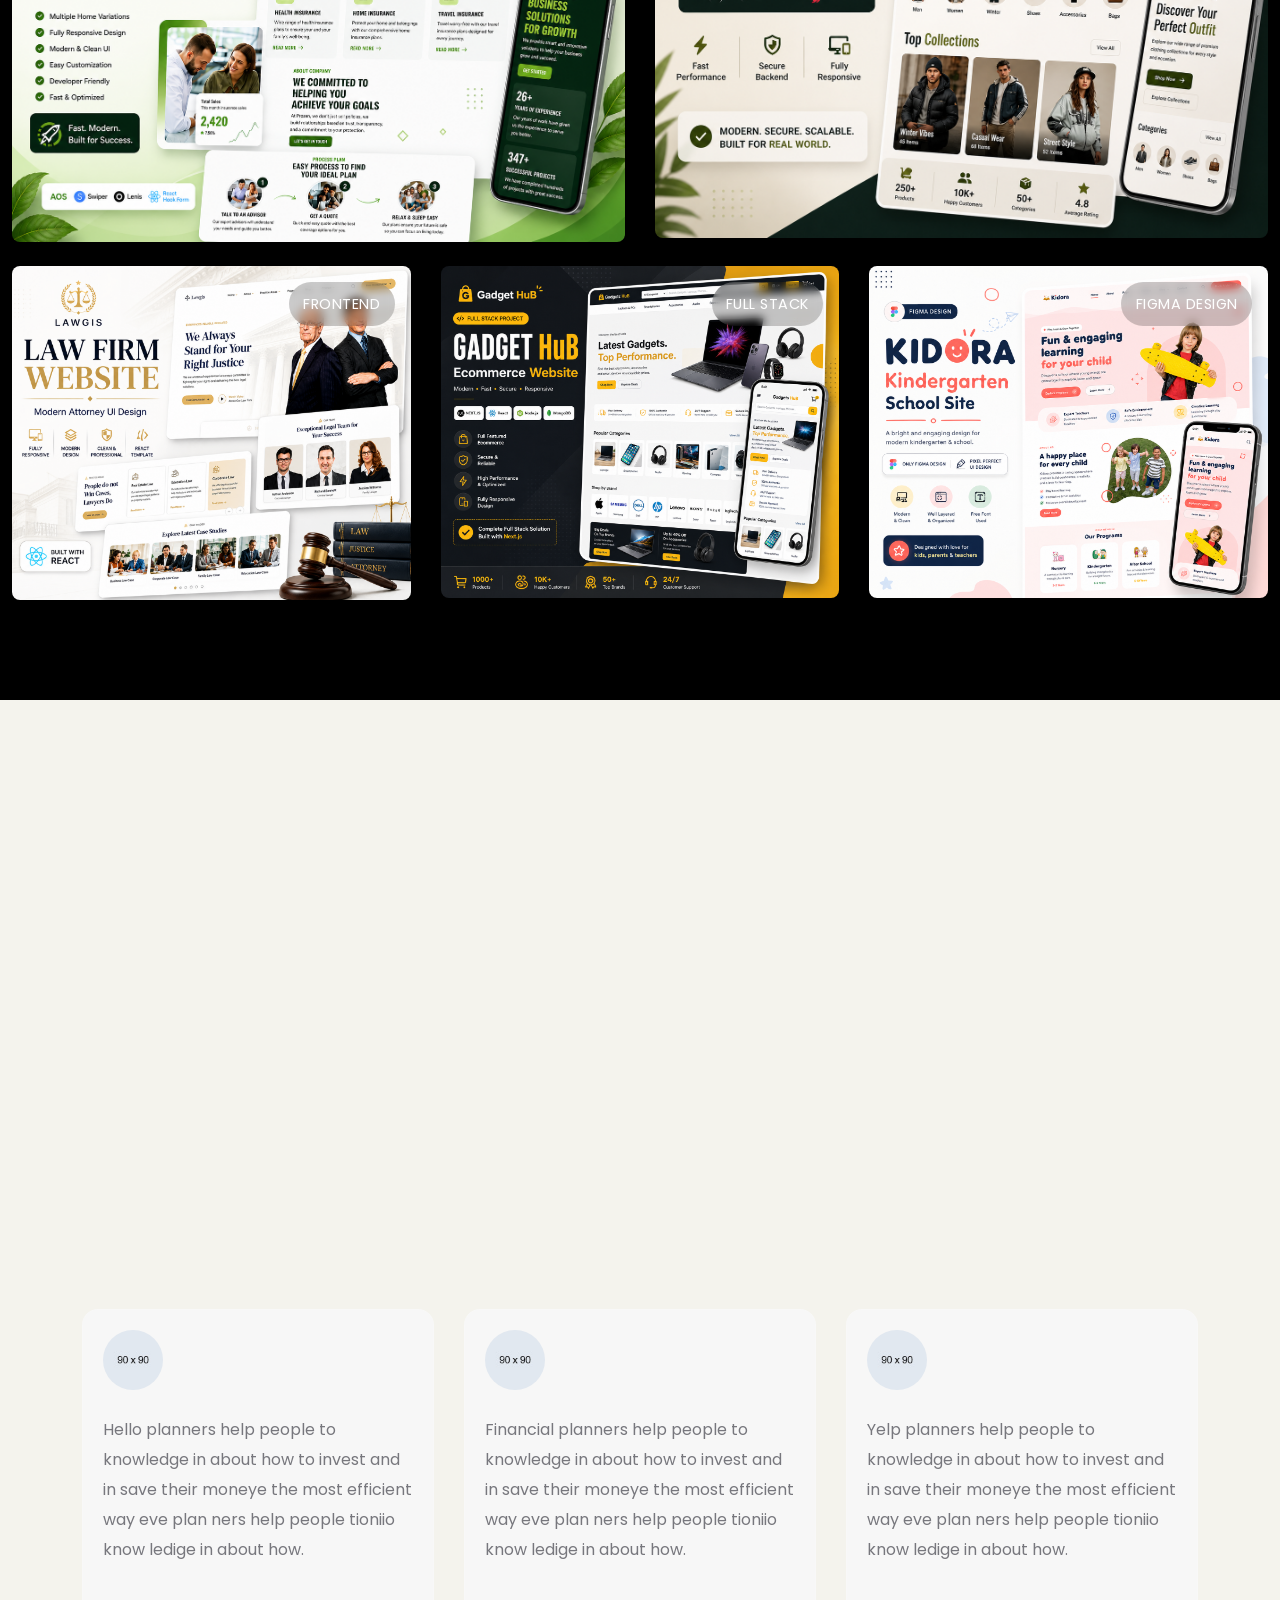
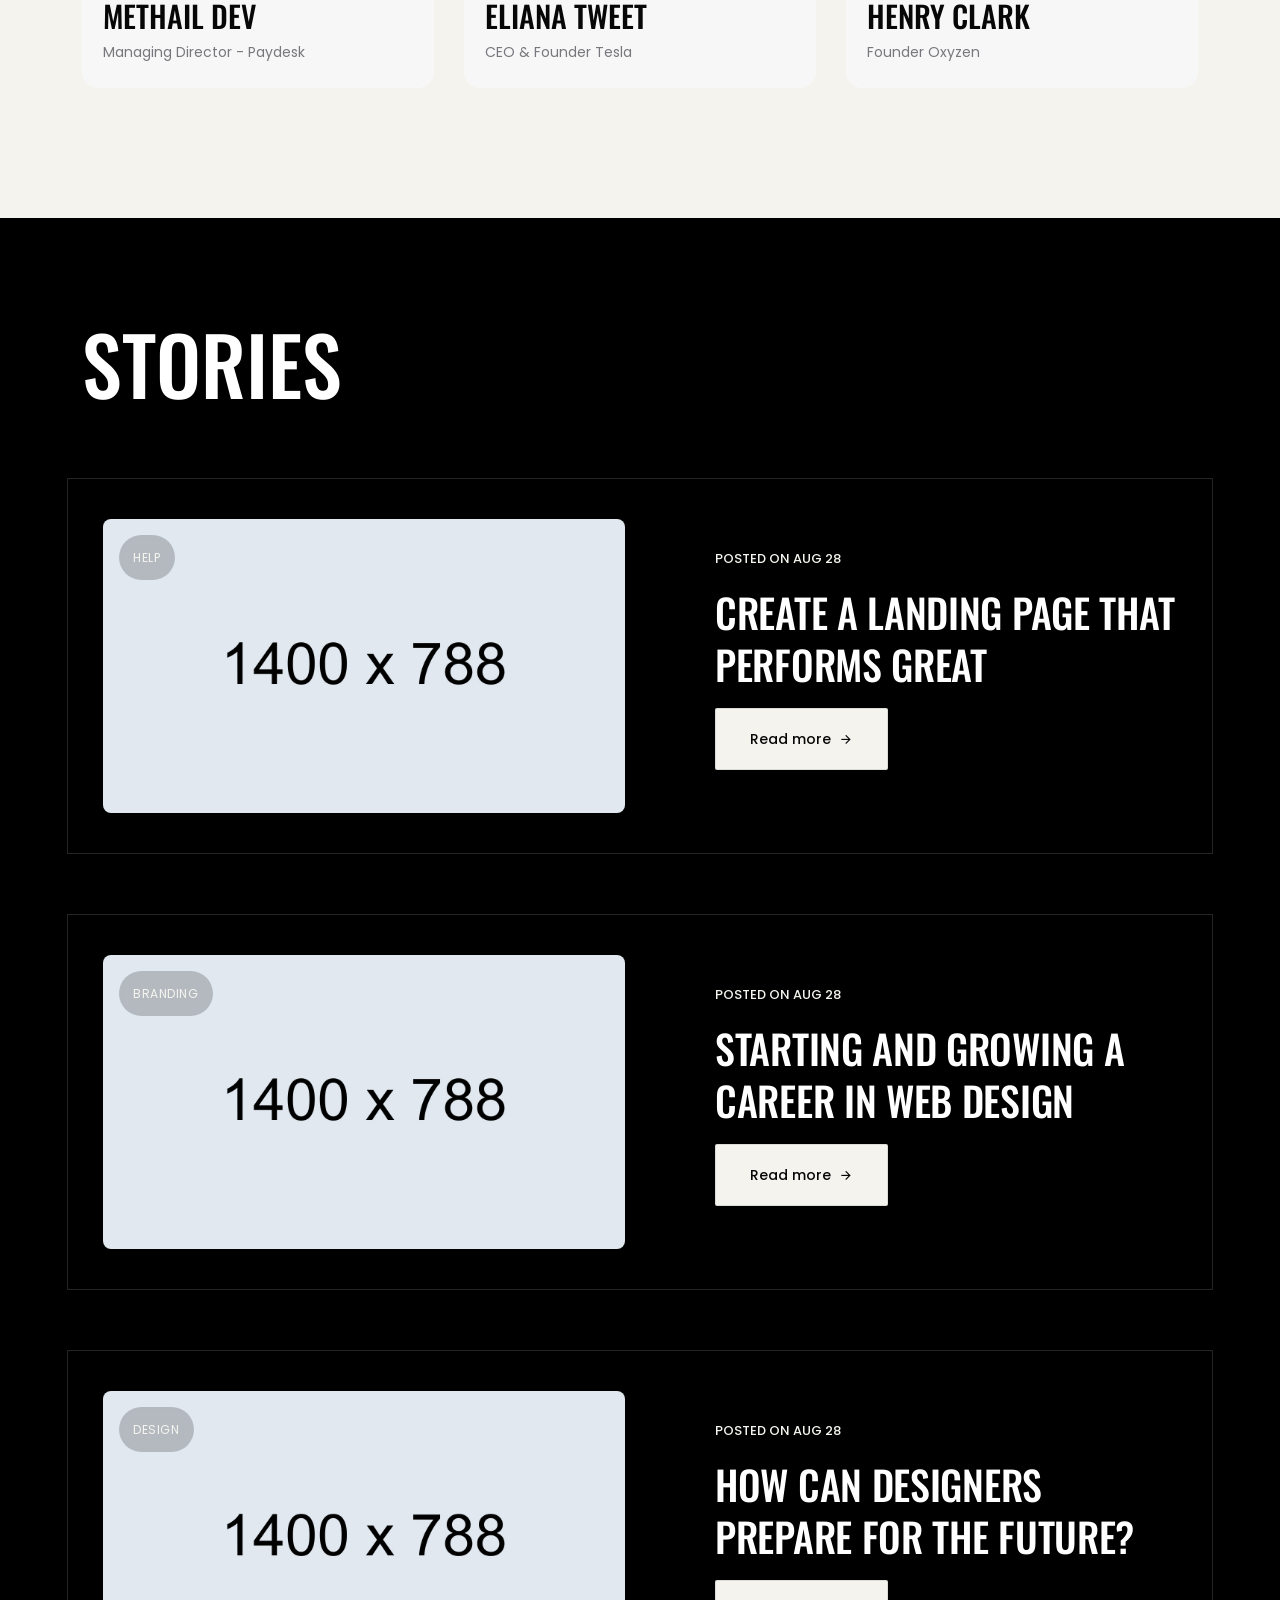
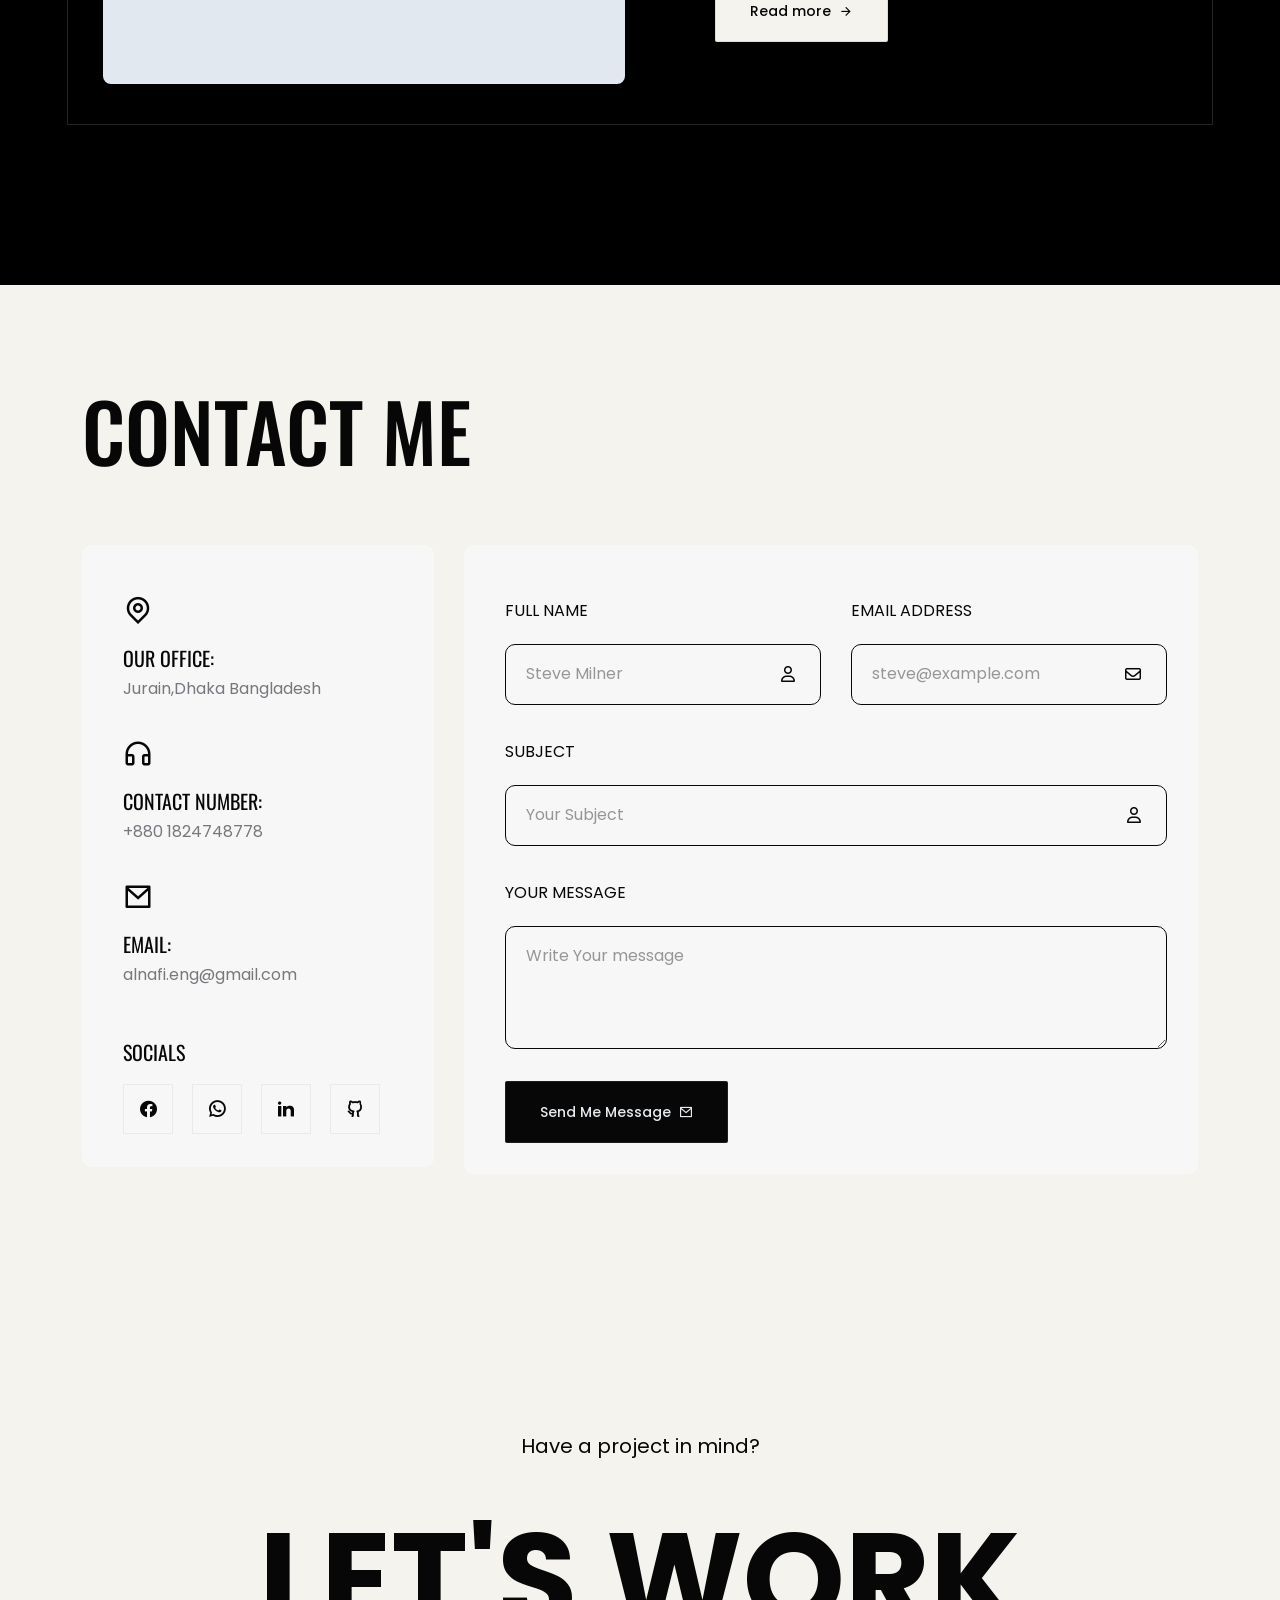
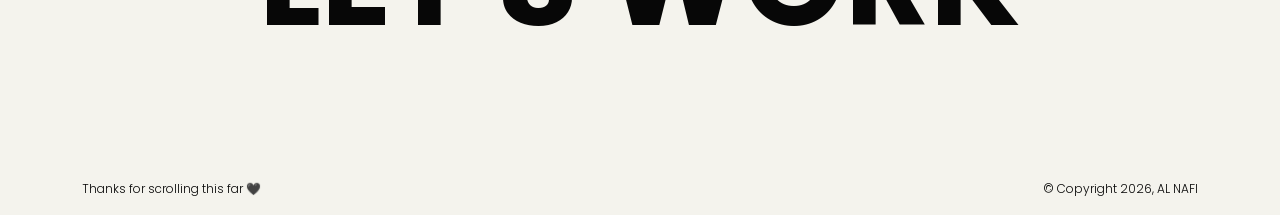
==== commit ba651883: "Footer Done" ====
--- a/index.html
+++ b/index.html
@@ -643,7 +643,7 @@
                                 <div class="col-md-6">
                                     <div class="form-group">
                                         <label for="email">Email Address</label>
-                                        <input type="email" id="email" name="email" class="form-control" value="" placeholder="hello@websitename.com" required="" data-error="Please enter your Email" />
+                                        <input type="email" id="email" name="email" class="form-control" value="" placeholder="steve@example.com" required="" data-error="Please enter your Email" />
                                         <label for="email" class="for-icon"><i class="far fa-envelope"></i></label>
                                         <div class="help-block with-errors"></div>
                                     </div>
@@ -697,7 +697,7 @@
             </div>
             <div class="row">
                 <div class="col-lg-6 col-sm-6">
-<p class="copy-left-text">Thanks for scrolling this far !!!</p>                </div>
+<p class="copy-left-text">Thanks for scrolling this far 🖤</p>                </div>
                 <div class="col-lg-6 col-sm-6">
                     <p class="copy-right-text">&copy; Copyright 2026, AL NAFI</p>
                 </div>
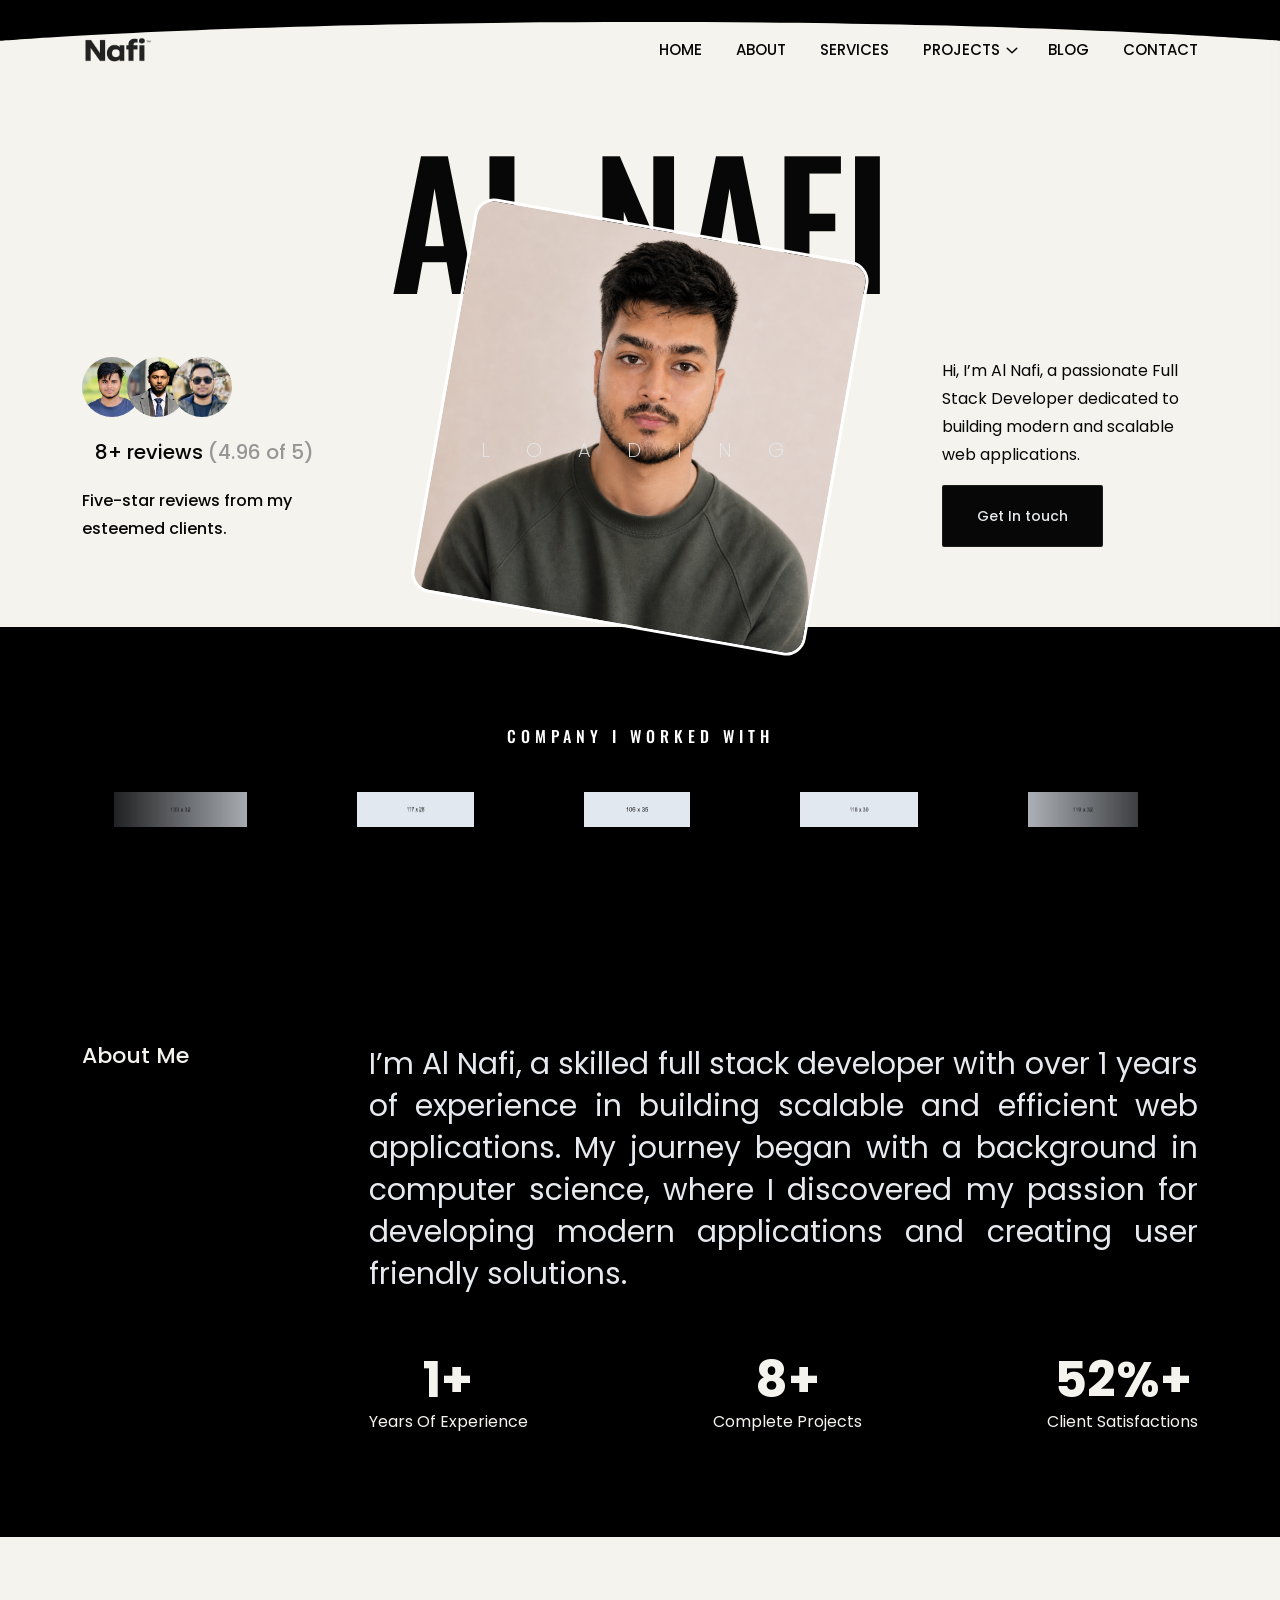
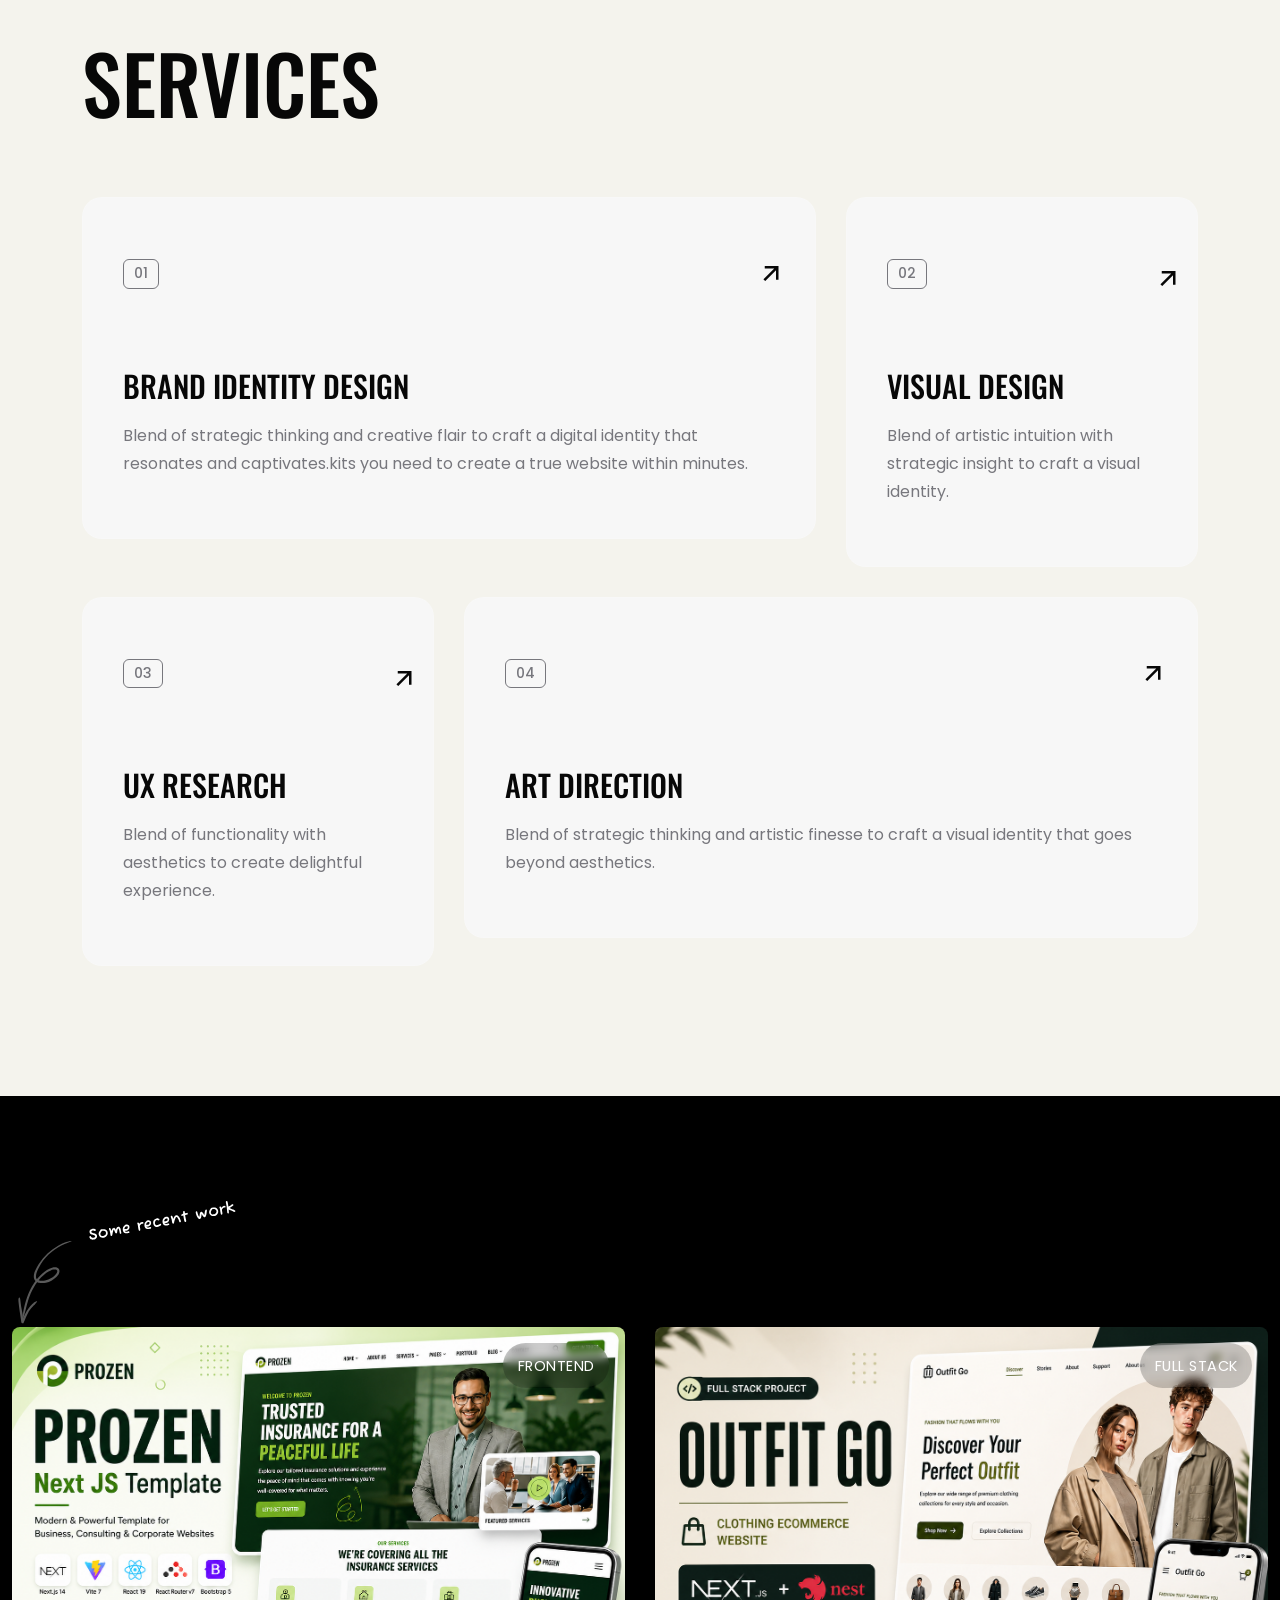
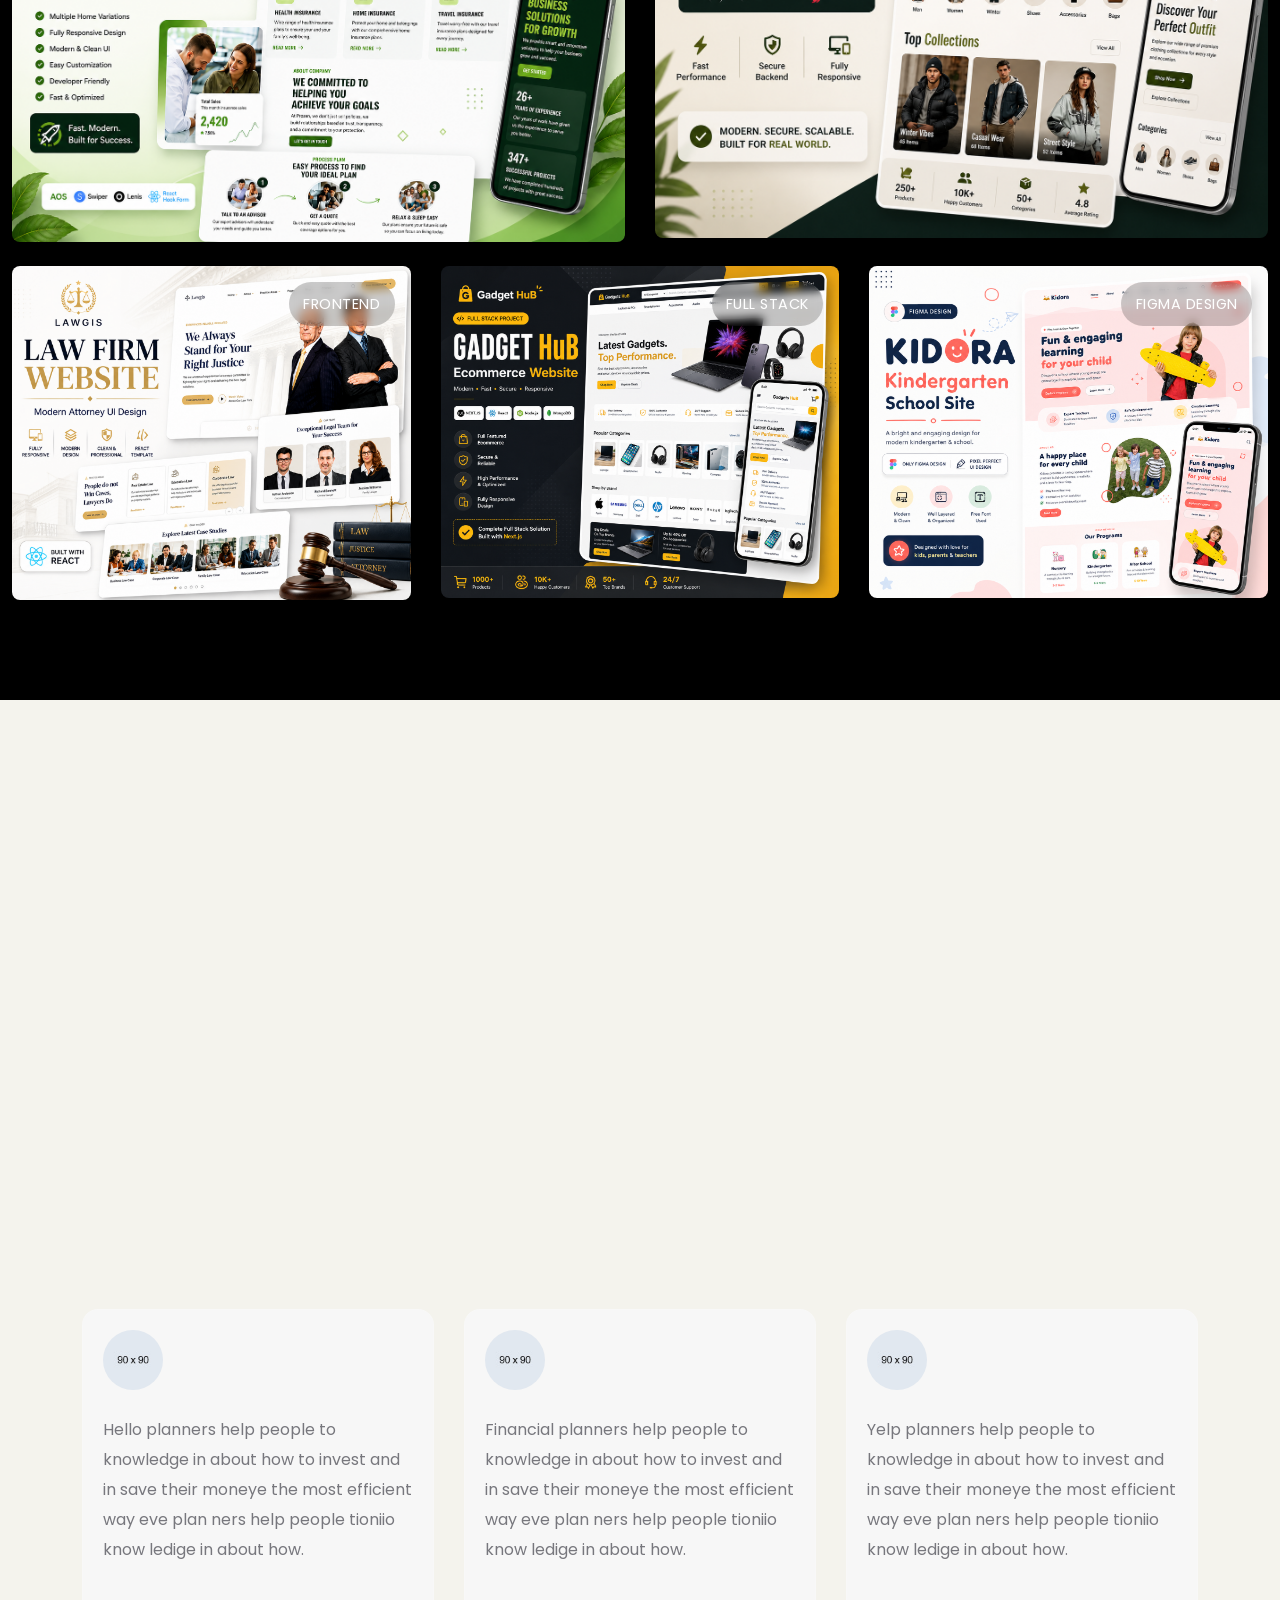
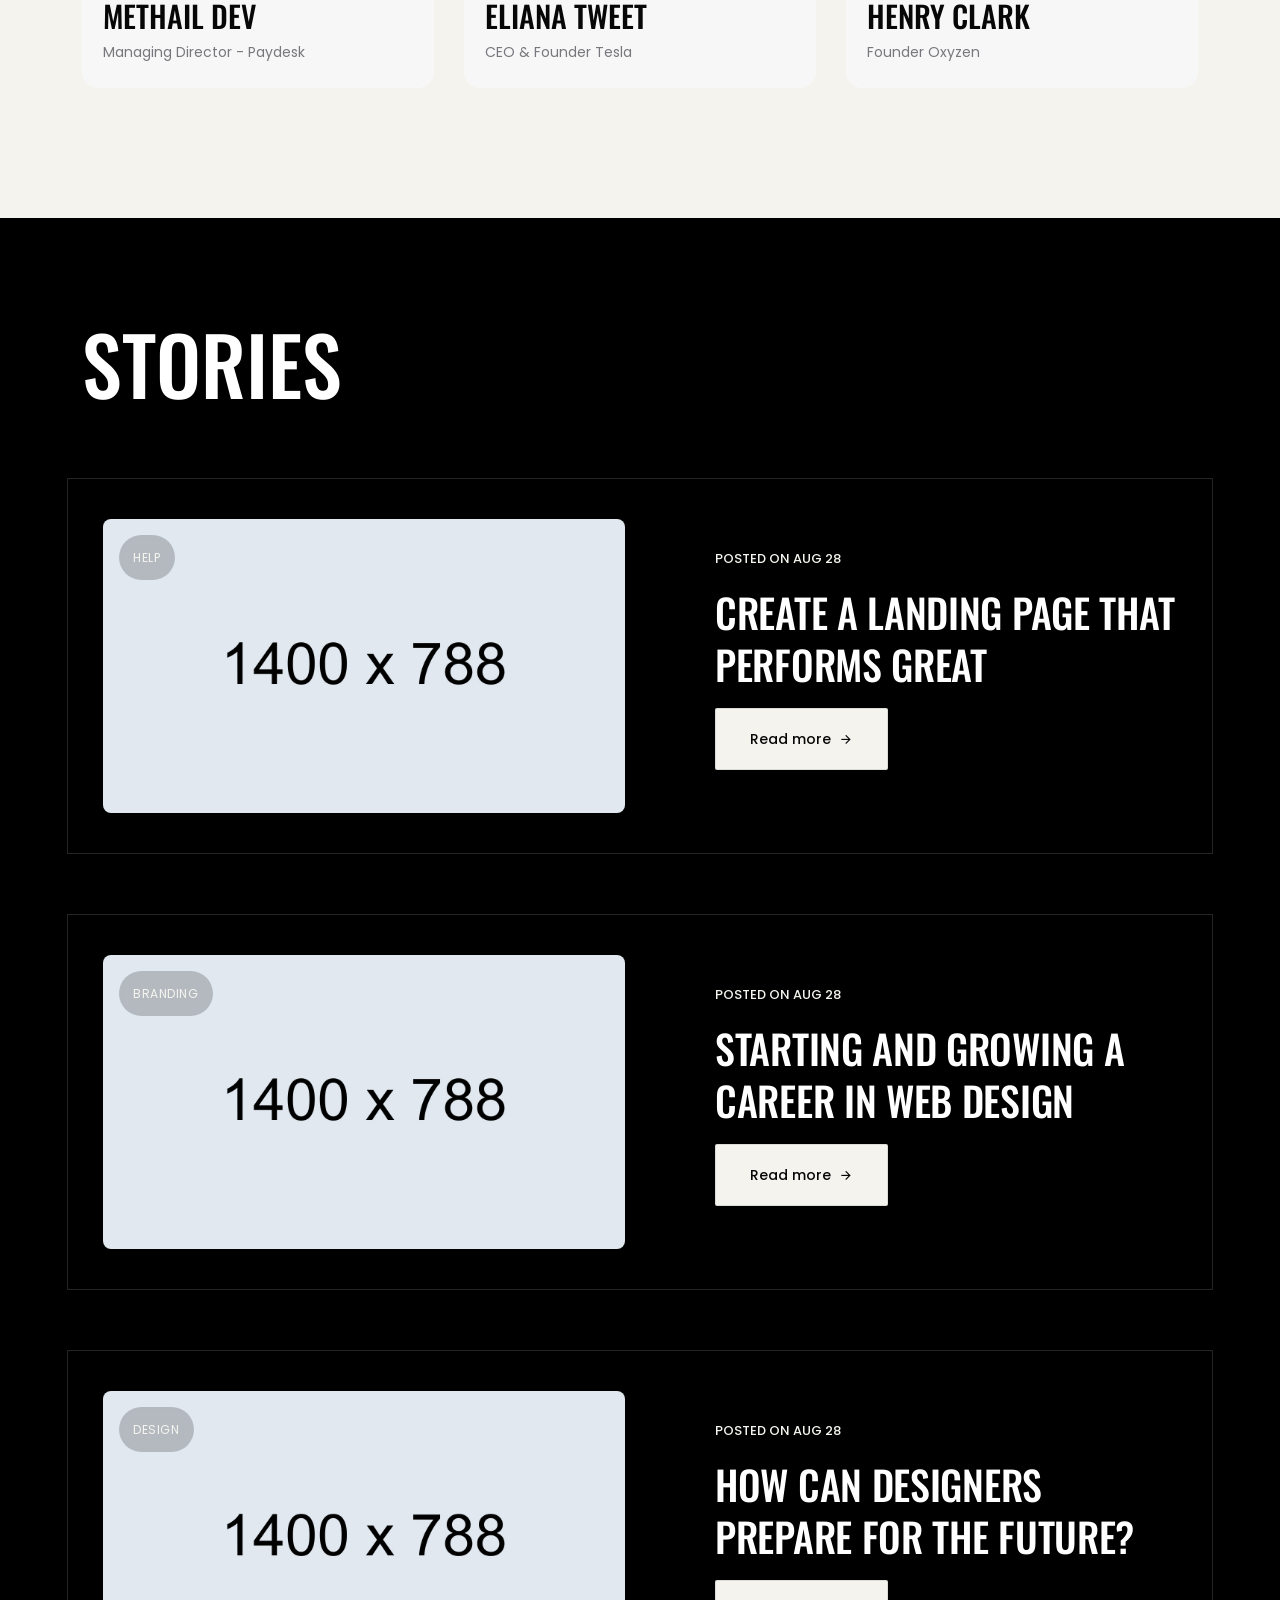
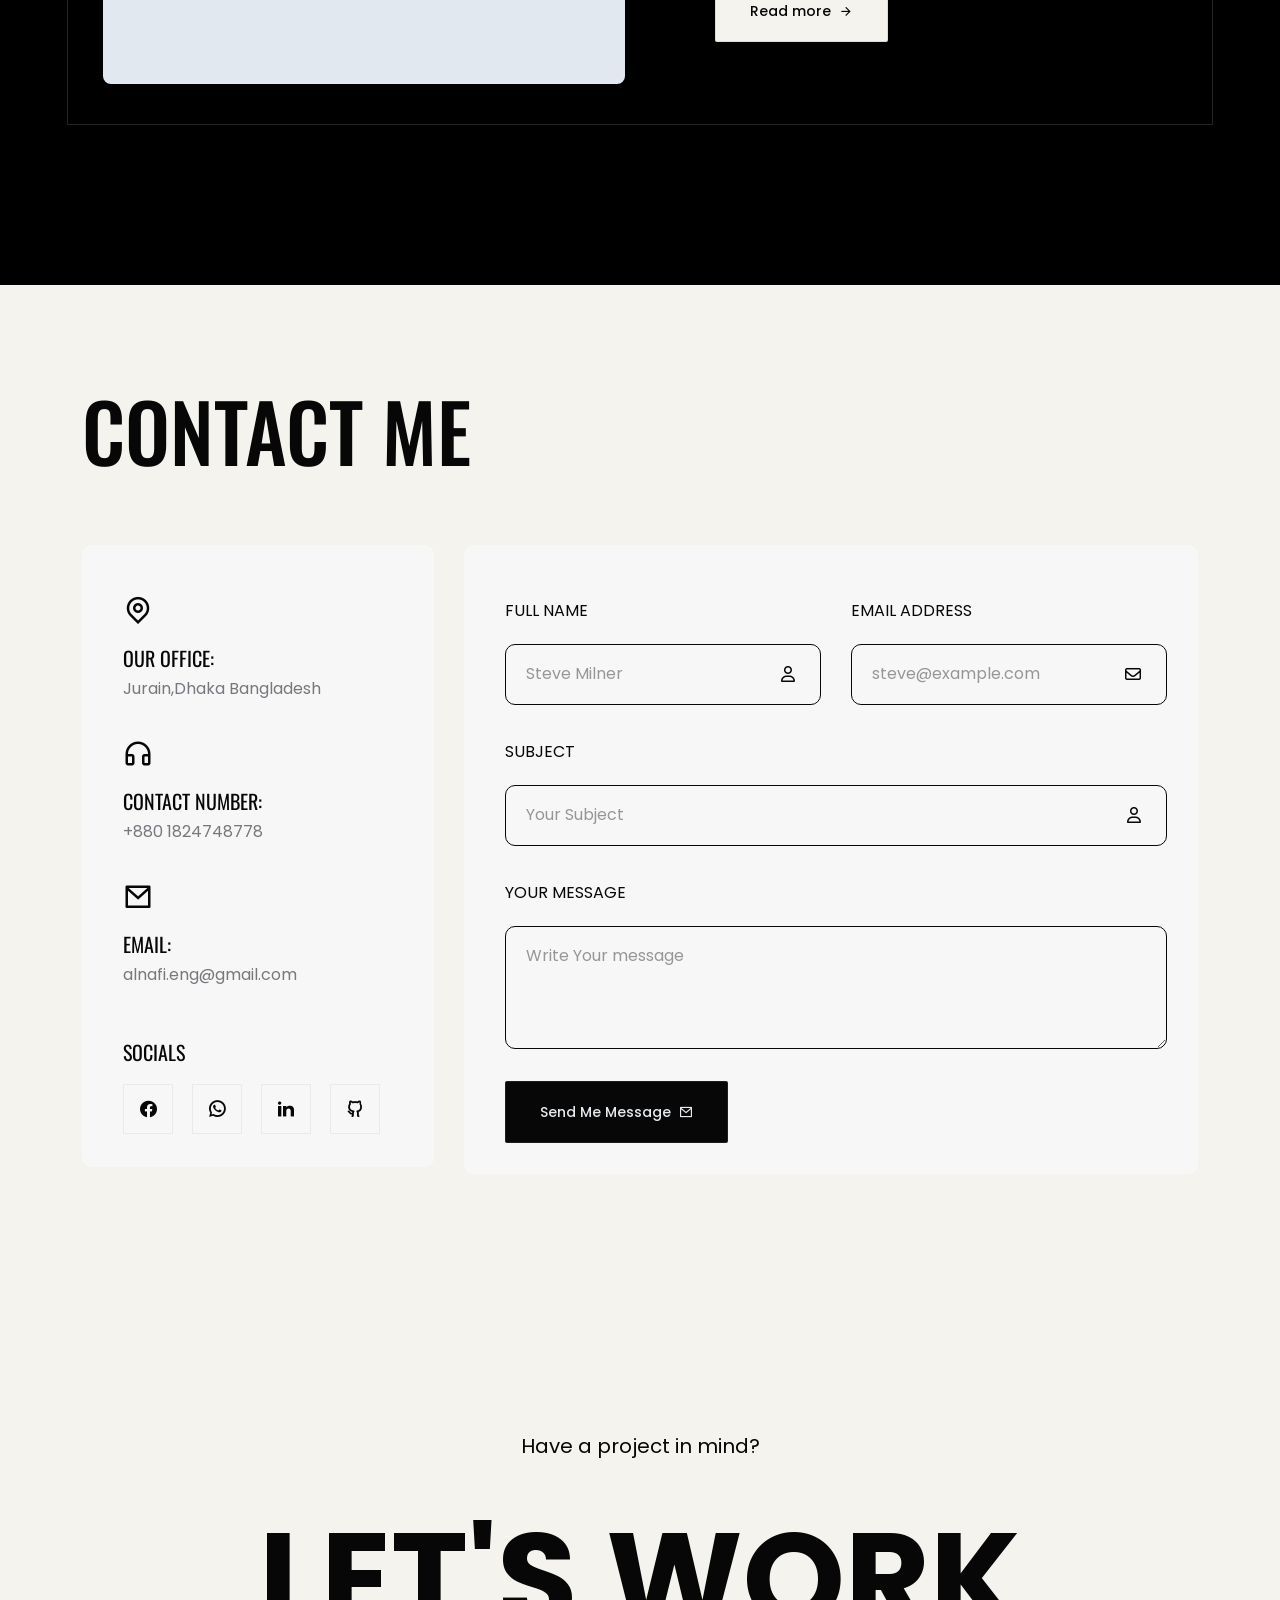
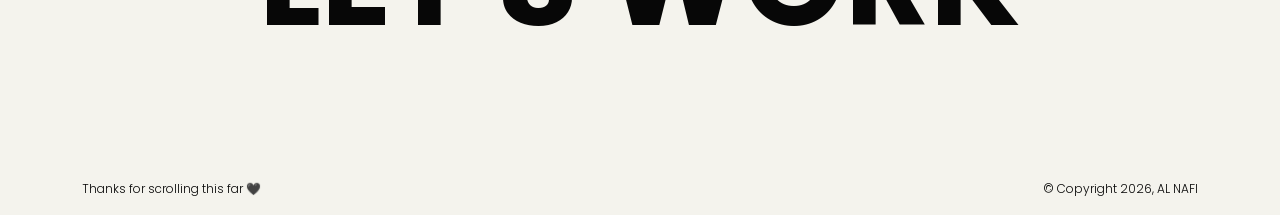
==== commit b5087c38: "footer done" ====
--- a/index.html
+++ b/index.html
@@ -7,7 +7,8 @@
     <meta http-equiv="X-UA-Compatible" content="IE=edge">
     <meta name="viewport" content="width=device-width, initial-scale=1">
     <meta name="description" content="Nino - Modern Portfolio Template">
-    <meta name="keywords" content="personal, portfolio new, html, one page, bootstrap, new html template, design, creative, onepage, clean, modern">
+    <meta name="keywords"
+        content="personal, portfolio new, html, one page, bootstrap, new html template, design, creative, onepage, clean, modern">
     <meta name="author" content="Tanvir Hossain">
     <!-- PAGE TITLE -->
     <title>Nino - Modern Portfolio Template</title>
@@ -15,7 +16,9 @@
     <!-- ALL GOOGLE FONTS -->
     <link rel="preconnect" href="https://fonts.googleapis.com">
     <link rel="preconnect" href="https://fonts.gstatic.com" crossorigin>
-    <link href="https://fonts.googleapis.com/css2?family=Oswald:wght@200..700&family=Poppins:ital,wght@0,100;0,200;0,300;0,400;0,500;0,600;0,700;0,800;0,900;1,100;1,200;1,300;1,400;1,500;1,600;1,700;1,800;1,900&display=swap" rel="stylesheet">
+    <link
+        href="https://fonts.googleapis.com/css2?family=Oswald:wght@200..700&family=Poppins:ital,wght@0,100;0,200;0,300;0,400;0,500;0,600;0,700;0,800;0,900;1,100;1,200;1,300;1,400;1,500;1,600;1,700;1,800;1,900&display=swap"
+        rel="stylesheet">
     <!-- BOOTSTRAP CSS -->
     <link rel="stylesheet" href="assets/css/bootstrap.min.css" />
     <!-- FONT AWESOME CSS -->
@@ -110,7 +113,8 @@
                                 </nav>
                             </div>
                             <div class="side-menu-icon d-lg-none text-end">
-                                <a href="javascript:void(0)" class="info-toggle-btn f-right sidebar-toggle-btn"><i class="fal fa-bars"></i></a>
+                                <a href="javascript:void(0)" class="info-toggle-btn f-right sidebar-toggle-btn"><i
+                                        class="fal fa-bars"></i></a>
                             </div>
                         </div>
                     </div>
@@ -179,7 +183,8 @@
                 </div>
                 <div class="col-lg-3 pt-30">
                     <div class="hero-content wow fadeInUp delay-0-4s">
-                        <p>Hi, I’m Al Nafi, a passionate Full Stack Developer dedicated to building modern and scalable web applications.</p>                        <a class="theme-btn" href="">Get In touch</a>
+                        <p>Hi, I’m Al Nafi, a passionate Full Stack Developer dedicated to building modern and scalable
+                            web applications.</p> <a class="theme-btn" href="">Get In touch</a>
                     </div>
                     <!-- / END HERO DESIGN AREA -->
                 </div>
@@ -220,7 +225,11 @@
                 </div>
                 <div class="col-lg-9 col-sm-9">
                     <div class="about-content-part wow fadeInUp delay-0-2s">
-                        <p style="text-align: justify;">I’m Al Nafi, a skilled full stack developer with over 1 years of experience in building scalable and efficient web applications. My journey began with a background in computer science, where I discovered my passion for developing modern applications and creating user friendly solutions.</p>                    </div>
+                        <p style="text-align: justify;">I’m Al Nafi, a skilled full stack developer with over 1 years of
+                            experience in building scalable and efficient web applications. My journey began with a
+                            background in computer science, where I discovered my passion for developing modern
+                            applications and creating user friendly solutions.</p>
+                    </div>
                     <!-- START COUNTER DESIGN AREA -->
                     <div class="hero-counter-area d-flex justify-content-between wow fadeInUp delay-0-4s">
                         <div class="counter-item counter-text-wrap">
@@ -260,7 +269,8 @@
                         <i class="ri-arrow-right-up-line"></i>
                         <h5>01</h5>
                         <h4>Brand Identity Design</h4>
-                        <p>Blend of strategic thinking and creative flair to craft a digital identity that resonates and captivates.kits you need to create a true website within minutes.</p>
+                        <p>Blend of strategic thinking and creative flair to craft a digital identity that resonates and
+                            captivates.kits you need to create a true website within minutes.</p>
                     </div>
                 </div>
                 <!-- / END SINGLE SERVICE DESIGN AREA -->
@@ -290,7 +300,8 @@
                         <i class="ri-arrow-right-up-line"></i>
                         <h5>04</h5>
                         <h4>Art Direction</h4>
-                        <p>Blend of strategic thinking and artistic finesse to craft a visual identity that goes beyond aesthetics.</p>
+                        <p>Blend of strategic thinking and artistic finesse to craft a visual identity that goes beyond
+                            aesthetics.</p>
                     </div>
                 </div>
                 <!-- / END SINGLE SERVICE DESIGN AREA -->
@@ -443,13 +454,13 @@
                             <img src="assets/images/testimonials/author3.jpg" alt="Author" />
                         </div>
                         <div class="text">
-                            Hello  planners help people to knowledge in about how to
+                            Hello planners help people to knowledge in about how to
                             invest and in save their moneye the most efficient way eve plan
                             ners help people tioniio know ledige in about how.
                         </div>
                         <div class="testi-des">
                             <h5>Methail Dev</h5>
-                            <span>Managing Director -  Paydesk</span>
+                            <span>Managing Director - Paydesk</span>
                         </div>
                     </div>
                     <!-- / END SINGLE TESTIMONIALS DESIGN AREA -->
@@ -479,7 +490,7 @@
                             <img src="assets/images/testimonials/author5.jpg" alt="Author" />
                         </div>
                         <div class="text">
-                            Yelp  planners help people to knowledge in about how to
+                            Yelp planners help people to knowledge in about how to
                             invest and in save their moneye the most efficient way eve plan
                             ners help people tioniio know ledige in about how.
                         </div>
@@ -494,7 +505,7 @@
         </div>
     </section>
     <!-- / END TESTIMONIALS DESIGN AREA -->
-   
+
     <!-- START VLOG DESIGN AREA -->
     <section class="blog-area">
         <div class="container">
@@ -616,12 +627,18 @@
                             <h2>Socials</h2>
                             <div class="about-social">
                                 <ul>
-                                    <li><a href="https://www.facebook.com/al.nafi.94695?mibextid=wwXIfr&rdid=QQhAK1Jha2uSmqjs&share_url=https%3A%2F%2Fwww.facebook.com%2Fshare%2F1BNzEdRXuZ%2F%3Fmibextid%3DwwXIfr#"><i class="ri-facebook-circle-fill"></i></a></li>
-                                    <li><a href="https://api.whatsapp.com/send/?phone=8801824748778&text&type=phone_number&app_absent=0"><i class="ri-whatsapp-line"></i></a></li>
-                                    <li><a href="https://www.linkedin.com/in/alnafi?utm_source=share_via&utm_content=profile&utm_medium=member_android"><i class="ri-linkedin-fill"></i></a></li>
-                                    <li><a href="https://github.com/ALNAFI"><i class="ri-github-line"></i></a></li> 
+                                    <li><a
+                                            href="https://www.facebook.com/al.nafi.94695?mibextid=wwXIfr&rdid=QQhAK1Jha2uSmqjs&share_url=https%3A%2F%2Fwww.facebook.com%2Fshare%2F1BNzEdRXuZ%2F%3Fmibextid%3DwwXIfr#"><i
+                                                class="ri-facebook-circle-fill"></i></a></li>
+                                    <li><a
+                                            href="https://api.whatsapp.com/send/?phone=8801824748778&text&type=phone_number&app_absent=0"><i
+                                                class="ri-whatsapp-line"></i></a></li>
+                                    <li><a
+                                            href="https://www.linkedin.com/in/alnafi?utm_source=share_via&utm_content=profile&utm_medium=member_android"><i
+                                                class="ri-linkedin-fill"></i></a></li>
+                                    <li><a href="https://github.com/ALNAFI"><i class="ri-github-line"></i></a></li>
                                 </ul>
-                        </div>
+                            </div>
                         </div>
                         <!-- / END CONTACT SINGLEDESIGN AREA -->
                     </div>
@@ -629,13 +646,16 @@
                 <!-- START CONTACT FORM DESIGN AREA -->
                 <div class="col-lg-8">
                     <div class="contact-form contact-form-area wow fadeInUp delay-0-4s">
-                        <form id="contactForm" class="contact-form" action="https://formsubmit.co/alnafi.eng@gmail.com" method="POST">
+                        <form id="contactForm" class="contact-form" action="https://formsubmit.co/alnafi.eng@gmail.com"
+                            method="POST">
                             <input type="hidden" name="_captcha" value="false">
                             <div class="row">
                                 <div class="col-md-6">
                                     <div class="form-group">
                                         <label for="name">Full Name</label>
-                                        <input type="text" id="name" name="name" class="form-control" value="" placeholder="Steve Milner" required="" data-error="Please enter your Name" />
+                                        <input type="text" id="name" name="name" class="form-control" value=""
+                                            placeholder="Steve Milner" required=""
+                                            data-error="Please enter your Name" />
                                         <label for="name" class="for-icon"><i class="far fa-user"></i></label>
                                         <div class="help-block with-errors"></div>
                                     </div>
@@ -643,7 +663,9 @@
                                 <div class="col-md-6">
                                     <div class="form-group">
                                         <label for="email">Email Address</label>
-                                        <input type="email" id="email" name="email" class="form-control" value="" placeholder="steve@example.com" required="" data-error="Please enter your Email" />
+                                        <input type="email" id="email" name="email" class="form-control" value=""
+                                            placeholder="steve@example.com" required=""
+                                            data-error="Please enter your Email" />
                                         <label for="email" class="for-icon"><i class="far fa-envelope"></i></label>
                                         <div class="help-block with-errors"></div>
                                     </div>
@@ -651,7 +673,9 @@
                                 <div class="col-md-12">
                                     <div class="form-group">
                                         <label for="name">Subject</label>
-                                        <input type="text" id="subject" name="subject" class="form-control" value="" placeholder="Your Subject" required="" data-error="Please enter your Name" />
+                                        <input type="text" id="subject" name="subject" class="form-control" value=""
+                                            placeholder="Your Subject" required=""
+                                            data-error="Please enter your Name" />
                                         <label for="name" class="for-icon"><i class="far fa-user"></i></label>
                                         <div class="help-block with-errors"></div>
                                     </div>
@@ -659,7 +683,9 @@
                                 <div class="col-md-12">
                                     <div class="form-group">
                                         <label for="message">Your Message</label>
-                                        <textarea name="message" id="message" class="form-control" rows="4" placeholder="Write Your message" required="" data-error="Please Write your Message"></textarea>
+                                        <textarea name="message" id="message" class="form-control" rows="4"
+                                            placeholder="Write Your message" required=""
+                                            data-error="Please Write your Message"></textarea>
                                         <div class="help-block with-errors"></div>
                                     </div>
                                 </div>
@@ -697,7 +723,8 @@
             </div>
             <div class="row">
                 <div class="col-lg-6 col-sm-6">
-<p class="copy-left-text">Thanks for scrolling this far 🖤</p>                </div>
+                    <p class="copy-left-text">Thanks for scrolling this far 🖤</p>
+                </div>
                 <div class="col-lg-6 col-sm-6">
                     <p class="copy-right-text">&copy; Copyright 2026, AL NAFI</p>
                 </div>
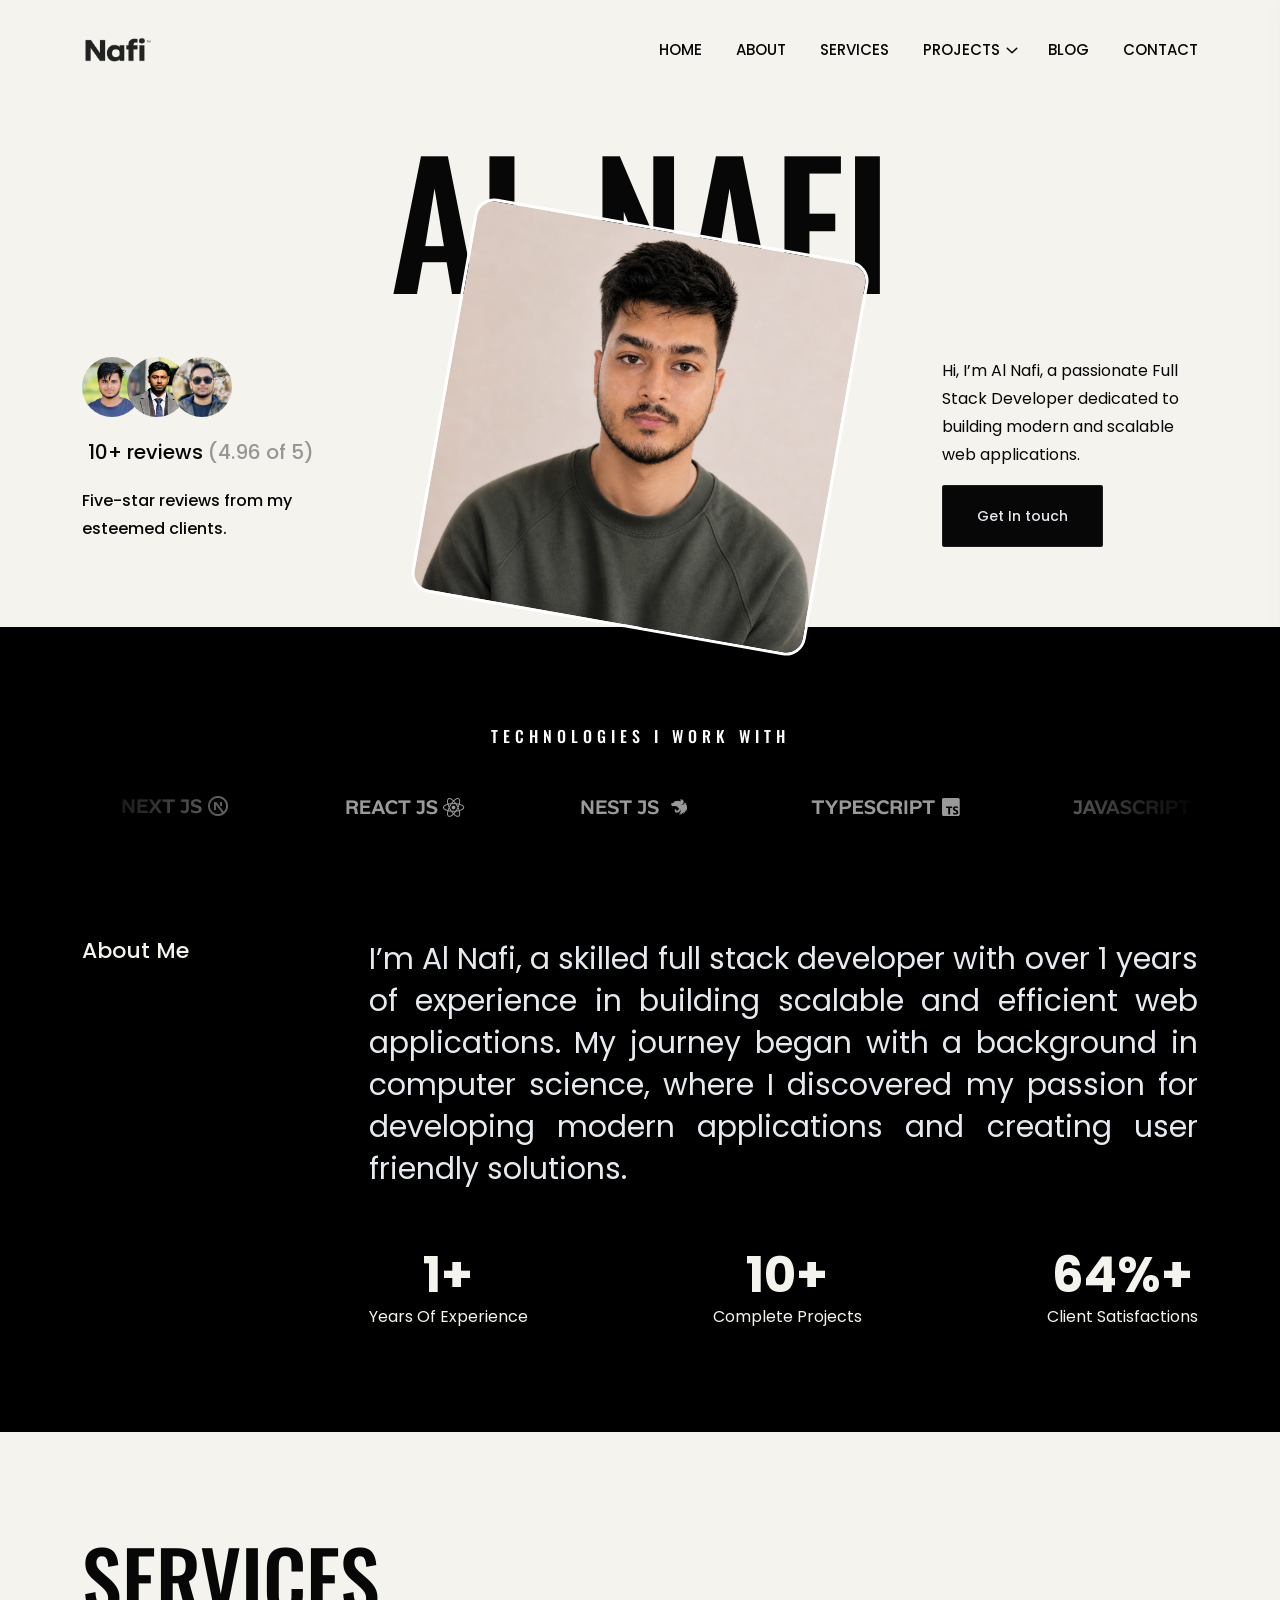
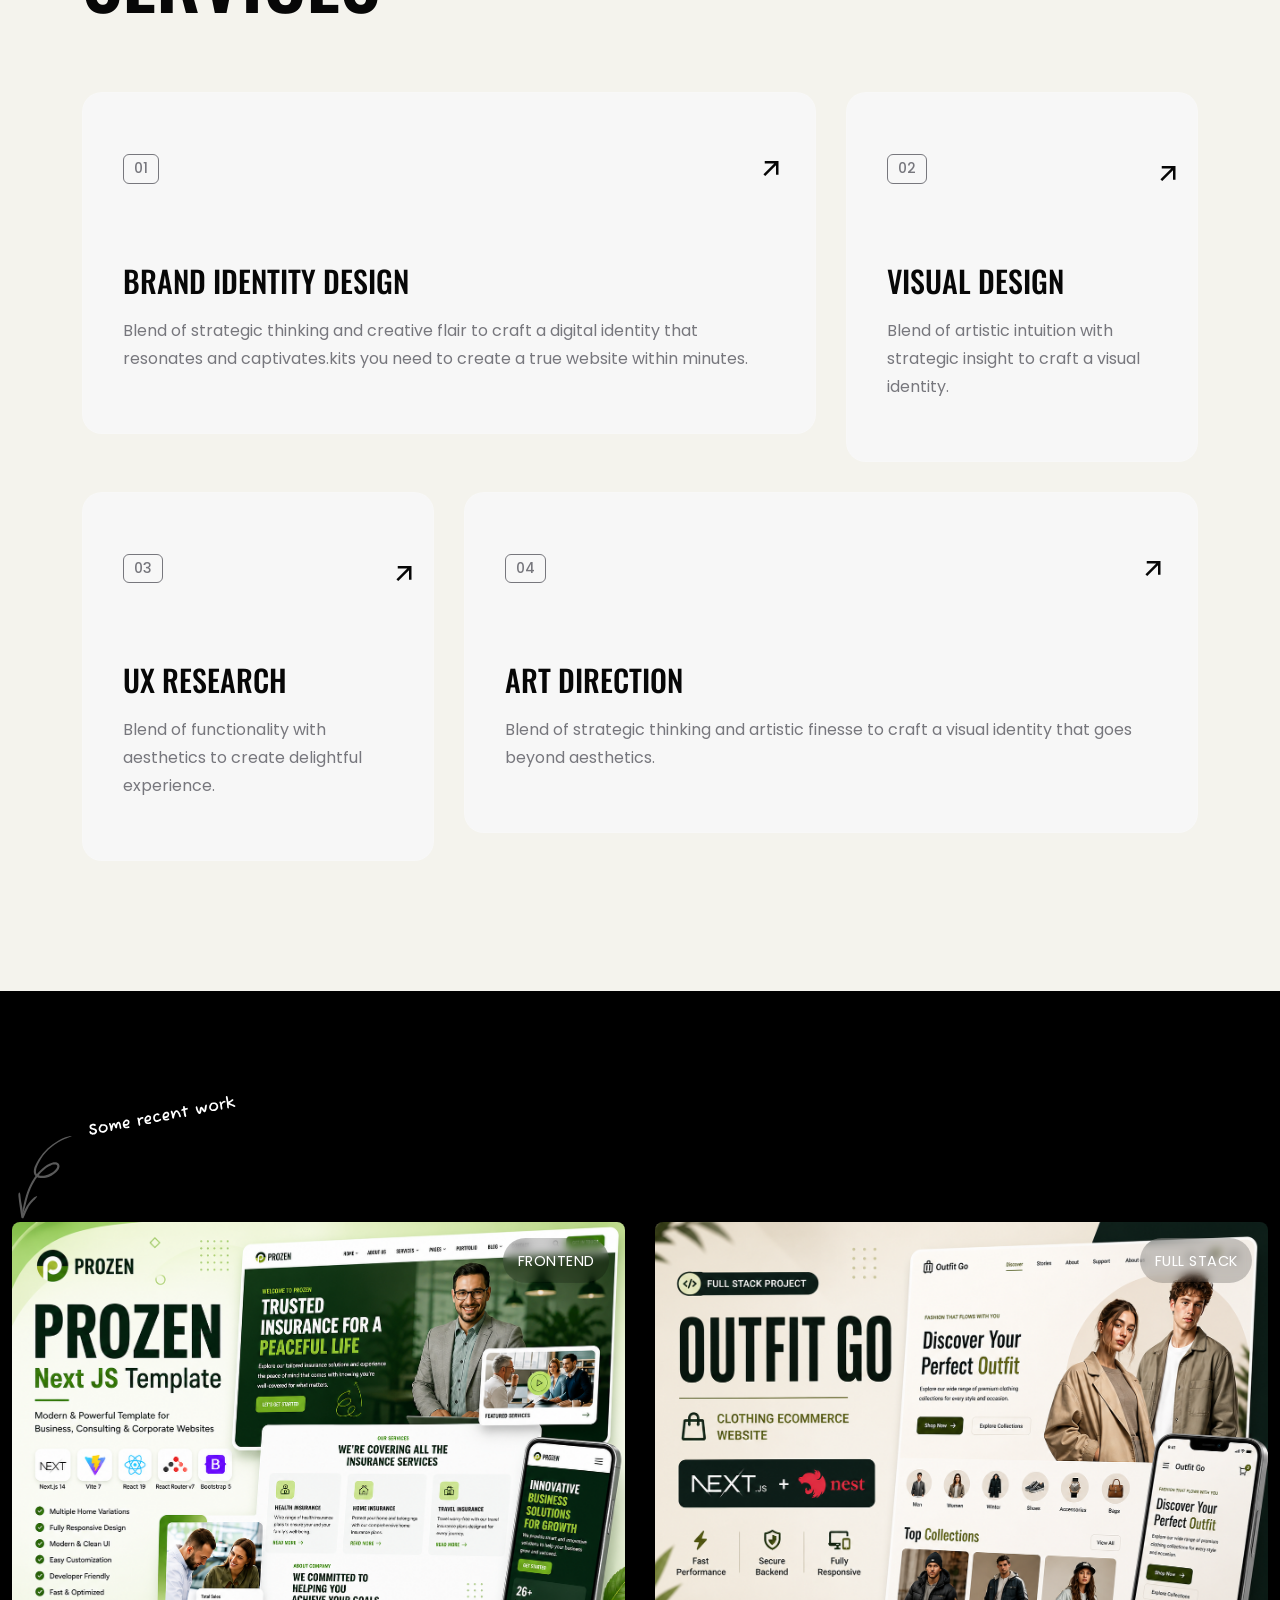
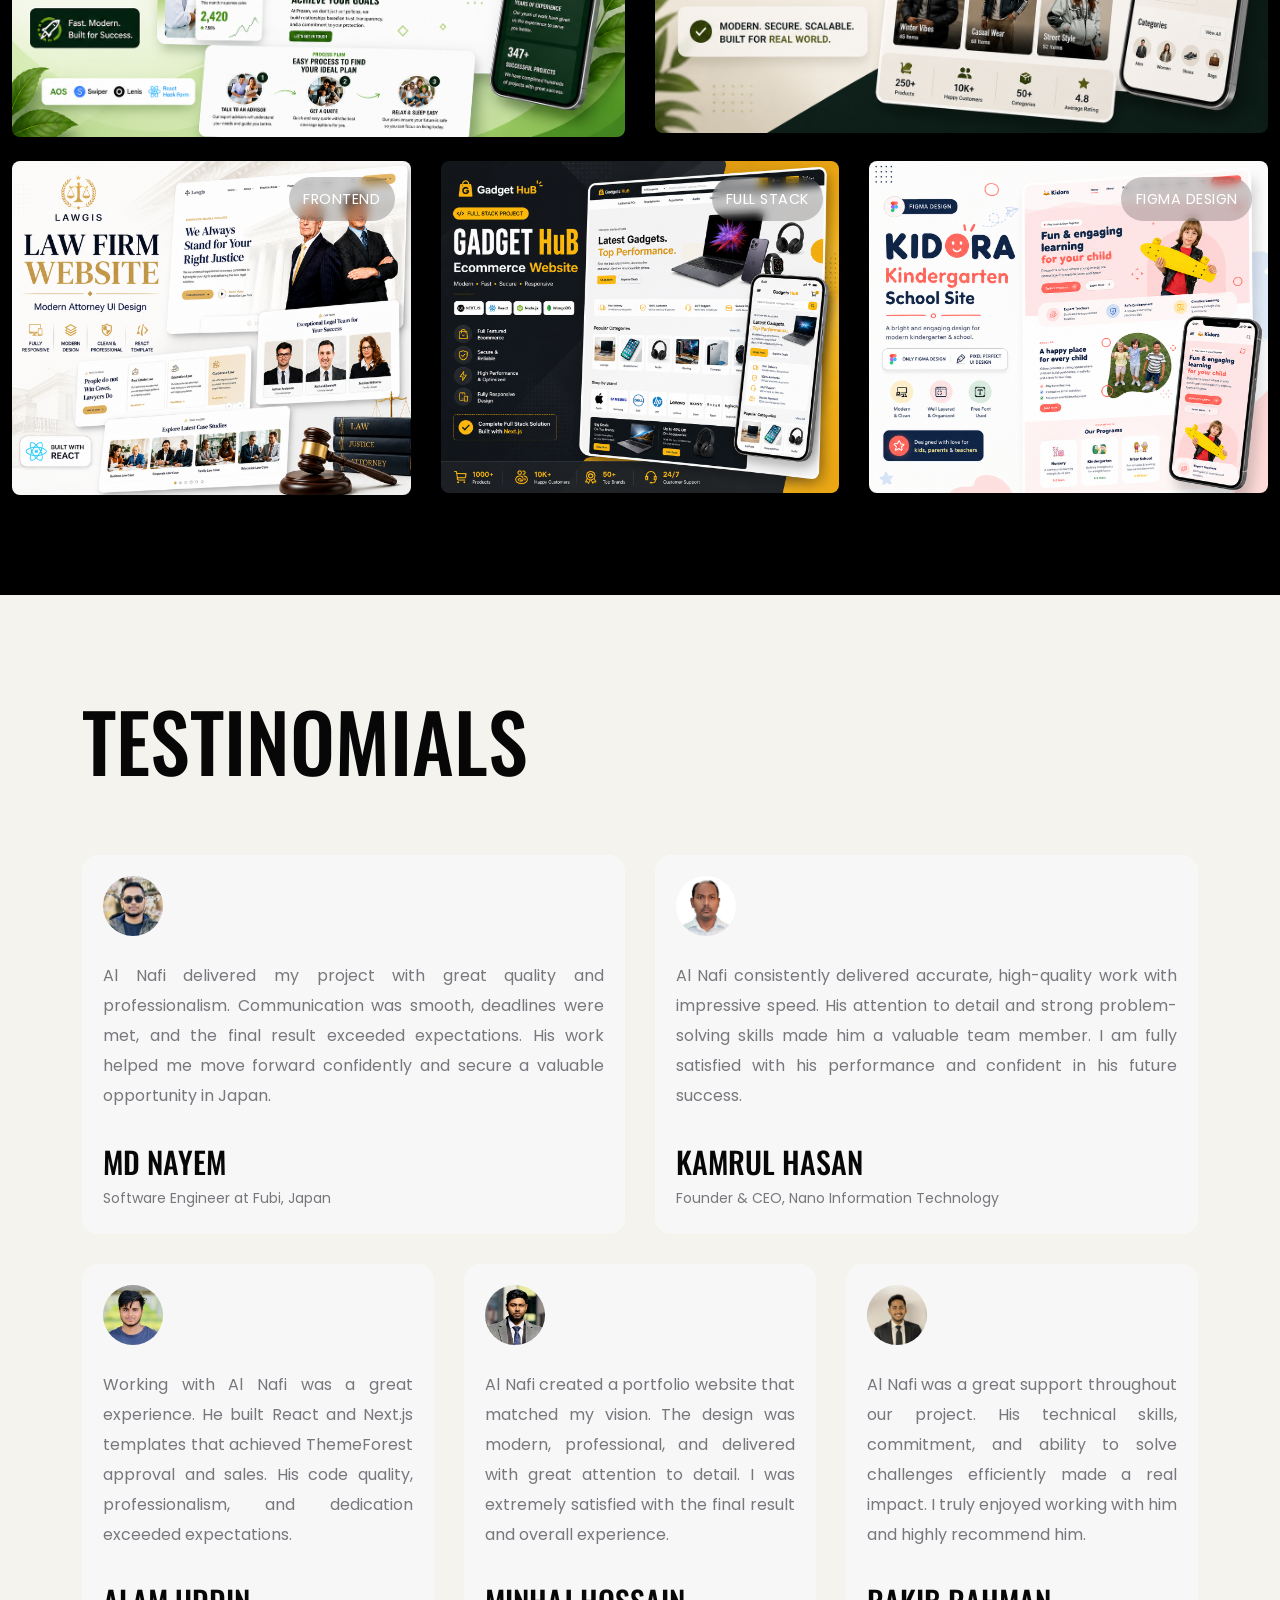
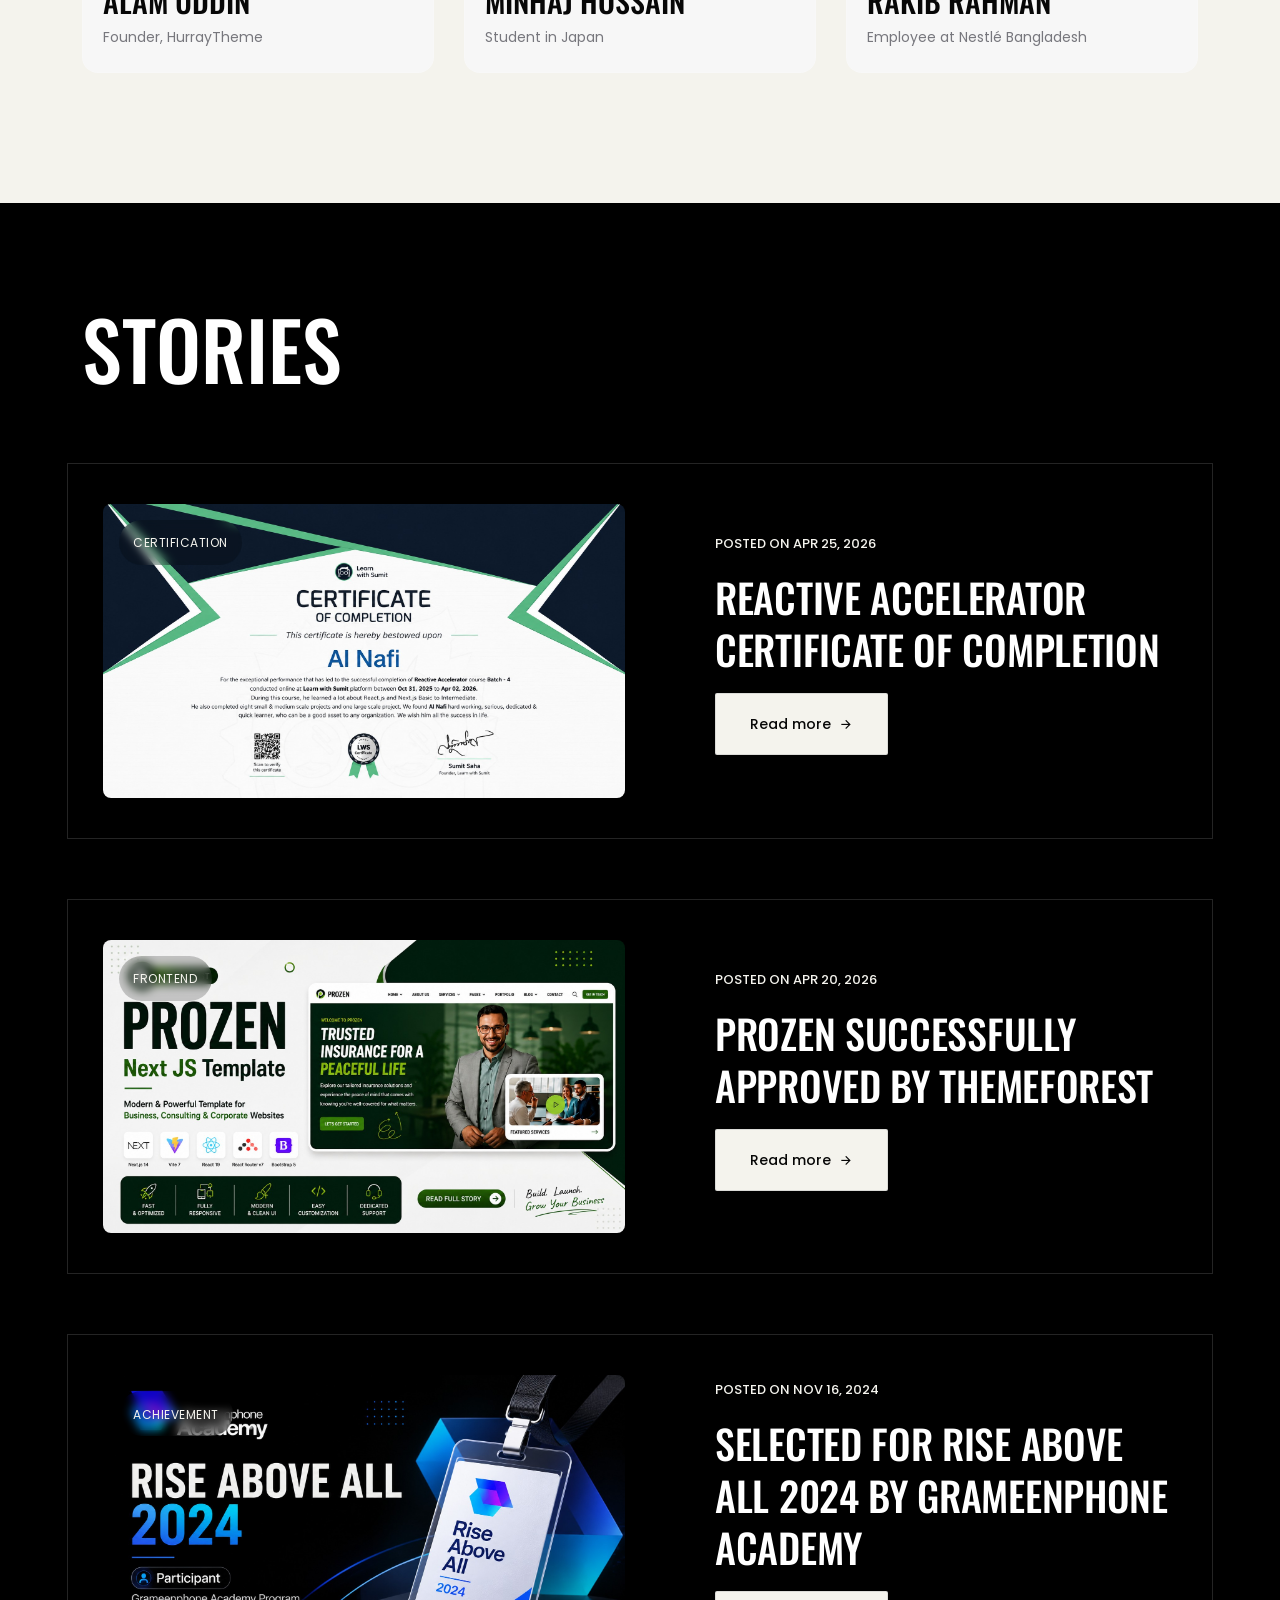
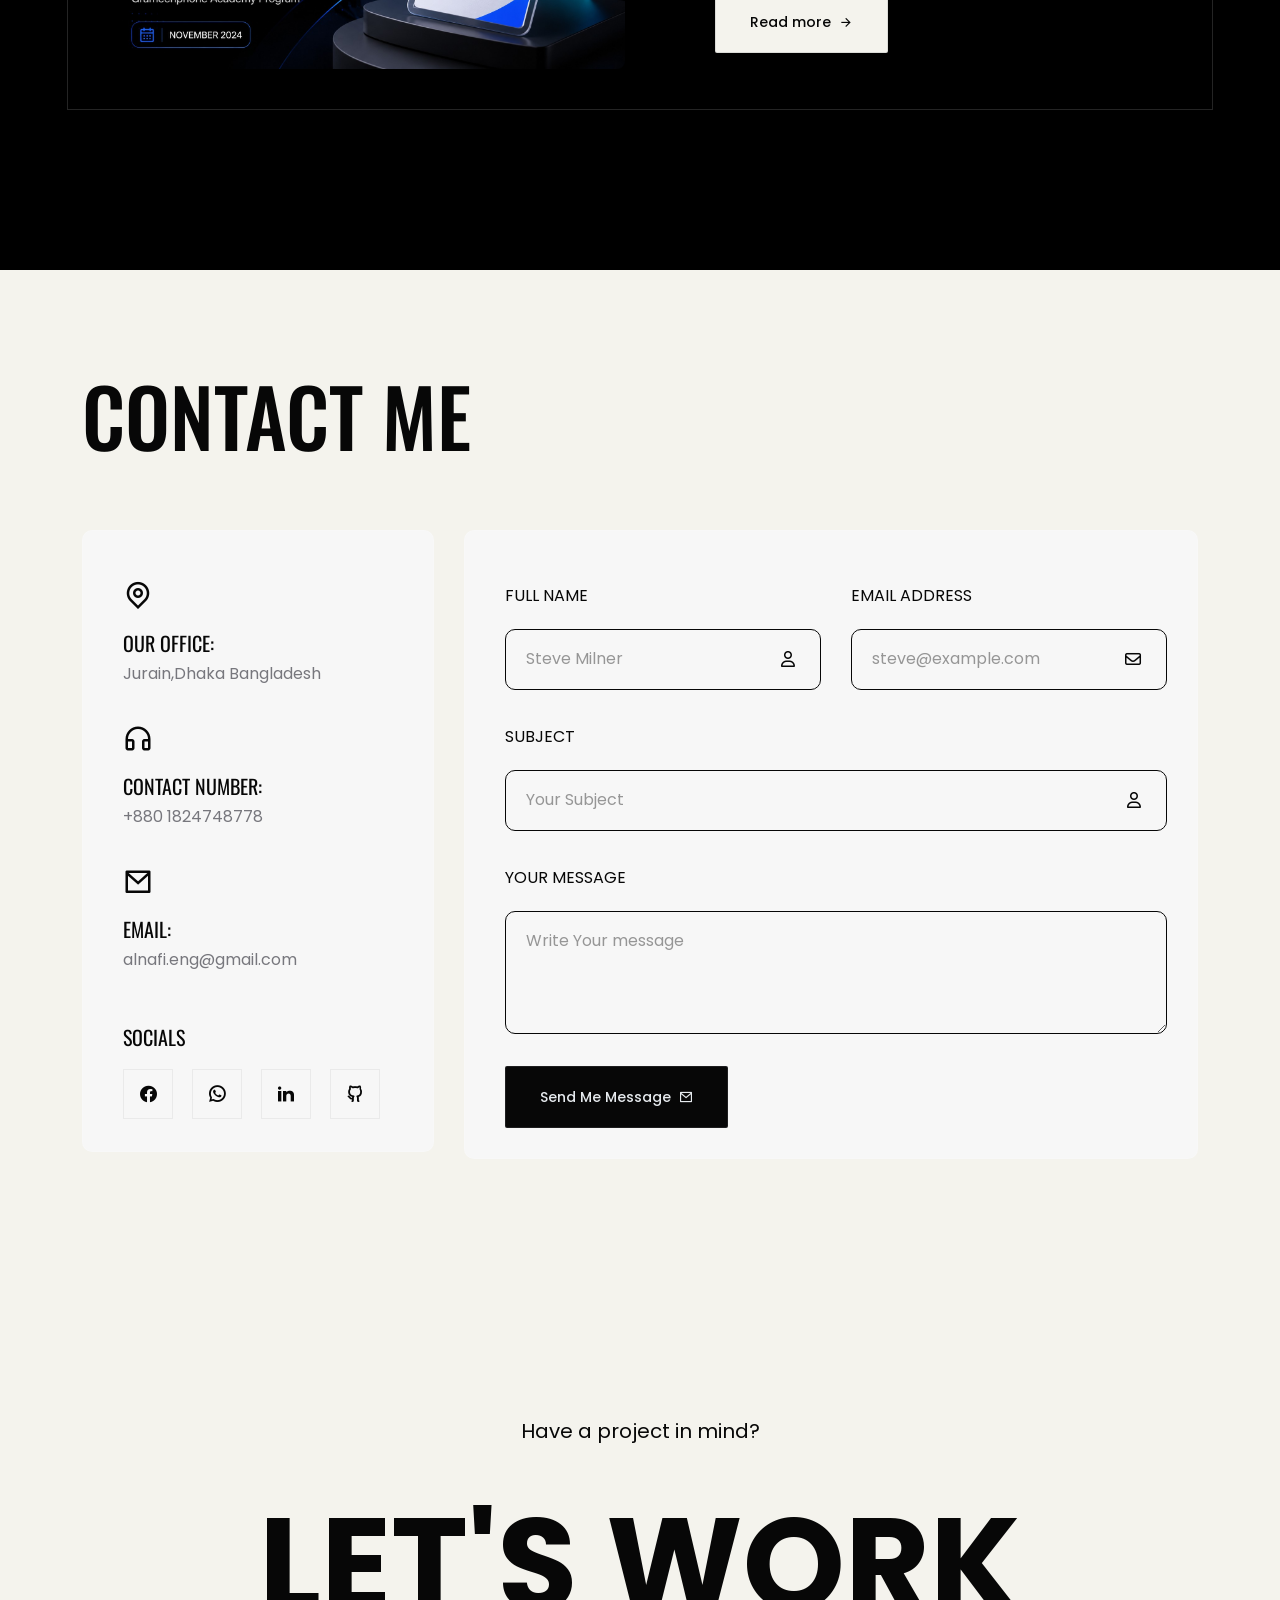
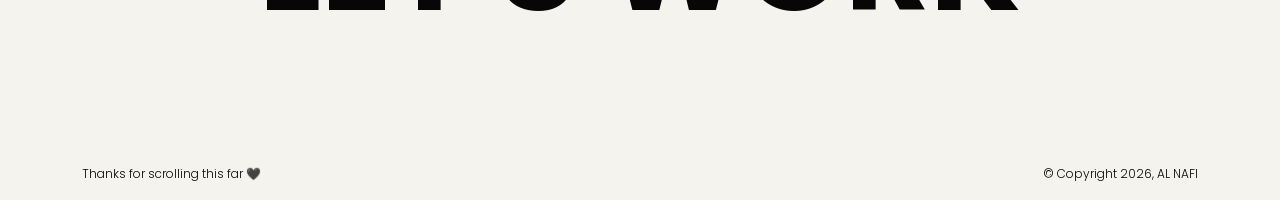
==== commit 1842b876: "Texts and Images v1" ====
--- a/index.html
+++ b/index.html
@@ -197,16 +197,22 @@
         <div class="container">
             <div class="row">
                 <div class="col-lg-12">
-                    <h2>Company I Worked With</h2>
+                    <h2>TECHNOLOGIES I WORK WITH</h2>
                     <div class="company-list">
                         <div class="scroller" data-direction="left" data-speed="slow">
                             <div class="scroller__inner">
-                                <img src="assets/images/client-logos/partner1.png" alt="Company" />
-                                <img src="assets/images/client-logos/partner2.png" alt="Company" />
-                                <img src="assets/images/client-logos/partner3.png" alt="Company" />
-                                <img src="assets/images/client-logos/partner4.png" alt="Company" />
-                                <img src="assets/images/client-logos/partner5.png" alt="Company" />
-                                <img src="assets/images/client-logos/partner1.png" alt="Company" />
+                                <img src="assets/images/technologies/next.png" alt="next.js logo" />
+                                <img src="assets/images/technologies/react.png" alt="react.js logo" />
+                                <img src="assets/images/technologies/nest.png" alt="nest.js logo" />
+                                <img src="assets/images/technologies/typescript.png" alt="typescript logo" />
+                                <img src="assets/images/technologies/javascript.png" alt="javascript logo" />
+                                <img src="assets/images/technologies/postgresql.png" alt="postgresql logo" />
+                                <img src="assets/images/technologies/mongodb.png" alt="mongodb logo" />
+                                <img src="assets/images/technologies/mysql.png" alt="mysql logo" />
+                                <img src="assets/images/technologies/docker.png" alt="docker logo" />
+                                <img src="assets/images/technologies/graphql.png" alt="graphql logo" />
+                                <img src="assets/images/technologies/figma.png" alt="figma logo" />
+                                <img src="assets/images/technologies/github.png" alt="github logo" />
                             </div>
                         </div>
                     </div>
@@ -417,14 +423,14 @@
                         <div class="author">
                             <img src="assets/images/testimonials/author1.jpg" alt="Author" />
                         </div>
-                        <div class="text">
-                            Financial planners help people to knowledge in about how to
-                            invest and in save their moneye the most efficient way eve plan
-                            ners help people tioniio know ledige in about how.
+                        <div class="text" style="text-align: justify;">
+                            Al Nafi delivered my project with great quality and professionalism. Communication was
+                            smooth, deadlines were met, and the final result exceeded expectations. His work helped me
+                            move forward confidently and secure a valuable opportunity in Japan.
                         </div>
                         <div class="testi-des">
-                            <h5>Zonathon Doe</h5>
-                            <span>CEO & Founder X</span>
+                            <h5>MD Nayem</h5>
+                            <span>Software Engineer at Fubi, Japan</span>
                         </div>
                     </div>
                     <!-- / END SINGLE TESTIMONIALS DESIGN AREA -->
@@ -435,14 +441,14 @@
                         <div class="author">
                             <img src="assets/images/testimonials/author2.jpg" alt="Author" />
                         </div>
-                        <div class="text">
-                            Asian planners help people to knowledge in about how to
-                            invest and in save their moneye the most efficient way eve plan
-                            ners help people tioniio know ledige in about how.
+                        <div class="text" style="text-align: justify;">
+                            Al Nafi consistently delivered accurate, high-quality work with impressive speed. His
+                            attention to detail and strong problem-solving skills made him a valuable team member. I am
+                            fully satisfied with his performance and confident in his future success.
                         </div>
                         <div class="testi-des">
-                            <h5>Martin Smith</h5>
-                            <span>CEO & Founder Google</span>
+                            <h5>Kamrul Hasan</h5>
+                            <span>Founder & CEO, Nano Information Technology</span>
                         </div>
                     </div>
                     <!-- / END SINGLE TESTIMONIALS DESIGN AREA -->
@@ -453,14 +459,12 @@
                         <div class="author">
                             <img src="assets/images/testimonials/author3.jpg" alt="Author" />
                         </div>
-                        <div class="text">
-                            Hello planners help people to knowledge in about how to
-                            invest and in save their moneye the most efficient way eve plan
-                            ners help people tioniio know ledige in about how.
+                        <div class="text" style="text-align: justify;">
+                            Working with Al Nafi was a great experience. He built React and Next.js templates that achieved ThemeForest approval and sales. His code quality, professionalism, and dedication exceeded expectations.
                         </div>
                         <div class="testi-des">
-                            <h5>Methail Dev</h5>
-                            <span>Managing Director - Paydesk</span>
+                            <h5>Alam Uddin</h5>
+                            <span>Founder, HurrayTheme</span>
                         </div>
                     </div>
                     <!-- / END SINGLE TESTIMONIALS DESIGN AREA -->
@@ -471,14 +475,12 @@
                         <div class="author">
                             <img src="assets/images/testimonials/author4.jpg" alt="Author" />
                         </div>
-                        <div class="text">
-                            Financial planners help people to knowledge in about how to
-                            invest and in save their moneye the most efficient way eve plan
-                            ners help people tioniio know ledige in about how.
+                        <div class="text" style="text-align: justify;">
+                            Al Nafi created a portfolio website that matched my vision. The design was modern, professional, and delivered with great attention to detail. I was extremely satisfied with the final result and overall experience.
                         </div>
                         <div class="testi-des">
-                            <h5>Eliana tweet</h5>
-                            <span>CEO & Founder Tesla</span>
+                            <h5>Minhaj Hossain</h5>
+                            <span>Student in Japan</span>
                         </div>
                     </div>
                     <!-- / END SINGLE TESTIMONIALS DESIGN AREA -->
@@ -489,14 +491,12 @@
                         <div class="author">
                             <img src="assets/images/testimonials/author5.jpg" alt="Author" />
                         </div>
-                        <div class="text">
-                            Yelp planners help people to knowledge in about how to
-                            invest and in save their moneye the most efficient way eve plan
-                            ners help people tioniio know ledige in about how.
+                        <div class="text" style="text-align: justify;">
+                            Al Nafi was a great support throughout our project. His technical skills, commitment, and ability to solve challenges efficiently made a real impact. I truly enjoyed working with him and highly recommend him.
                         </div>
                         <div class="testi-des">
-                            <h5>Henry Clark</h5>
-                            <span>Founder Oxyzen</span>
+                            <h5>Rakib Rahman</h5>
+                            <span>Employee at Nestlé Bangladesh</span>
                         </div>
                     </div>
                     <!-- / END SINGLE TESTIMONIALS DESIGN AREA -->
@@ -524,15 +524,19 @@
                             <img src="assets/images/blog/blog1.jpg" alt="">
                         </a>
                         <div class="blog-post-category">
-                            <a href="#">Help</a>
+                            <a href="#">Certification</a>
                         </div>
                     </div>
                 </div>
                 <div class="col-lg-6">
                     <div class="blog-post-caption">
-                        <h3>Posted on Aug 28</h3>
-                        <h2><a class="link-decoration" href="#">Create a Landing Page That Performs Great</a></h2>
-                        <a class="theme-btn theme-btn-two" href="#">Read more <i class="ri-arrow-right-line"></i></a>
+                        <h3>Posted on Apr 25, 2026</h3>
+                        <h2><a class="link-decoration"
+                                href="https://learnwithsumit.com/certificates/verify/LWSCTXN-7NLCACE0">REACTIVE
+                                ACCELERATOR CERTIFICATE OF COMPLETION</a></h2>
+                        <a class="theme-btn theme-btn-two"
+                            href="https://learnwithsumit.com/certificates/verify/LWSCTXN-7NLCACE0">Read more <i
+                                class="ri-arrow-right-line"></i></a>
                     </div>
                 </div>
             </div>
@@ -545,15 +549,19 @@
                             <img src="assets/images/blog/blog2.jpg" alt="">
                         </a>
                         <div class="blog-post-category">
-                            <a href="#">Branding</a>
+                            <a href="#">Frontend</a>
                         </div>
                     </div>
                 </div>
                 <div class="col-lg-6">
                     <div class="blog-post-caption">
-                        <h3>Posted on Aug 28</h3>
-                        <h2><a class="link-decoration" href="#">Starting and Growing a Career in Web Design</a></h2>
-                        <a class="theme-btn theme-btn-two" href="#">Read more <i class="ri-arrow-right-line"></i></a>
+                        <h3>Posted on Apr 20, 2026</h3>
+                        <h2><a class="link-decoration"
+                                href="https://themeforest.net/item/prozen-business-consulting-nextjs-template/62573483?s_rank=1">PROZEN
+                                Successfully Approved by ThemeForest</a></h2>
+                        <a class="theme-btn theme-btn-two"
+                            href="https://themeforest.net/item/prozen-business-consulting-nextjs-template/62573483?s_rank=1">Read
+                            more <i class="ri-arrow-right-line"></i></a>
                     </div>
                 </div>
             </div>
@@ -566,14 +574,14 @@
                             <img src="assets/images/blog/blog3.jpg" alt="">
                         </a>
                         <div class="blog-post-category">
-                            <a href="#">Design</a>
+                            <a href="#">ACHIEVEMENT</a>
                         </div>
                     </div>
                 </div>
                 <div class="col-lg-6">
                     <div class="blog-post-caption">
-                        <h3>Posted on Aug 28</h3>
-                        <h2><a class="link-decoration" href="#">How Can Designers Prepare for the Future?</a></h2>
+                        <h3>Posted on Nov 16, 2024</h3>
+                        <h2><a class="link-decoration" href="#">Selected for Rise Above All 2024 by Grameenphone Academy</a></h2>
                         <a class="theme-btn theme-btn-two" href="#">Read more <i class="ri-arrow-right-line"></i></a>
                     </div>
                 </div>
--- a/assets/css/style.css
+++ b/assets/css/style.css
@@ -1391,7 +1391,6 @@
 * ----------------------------------------------------------------------------------------
 */
 .about-area {
-    padding-top: 100px;
     padding-bottom: 100px;
 }
 
@@ -3418,21 +3417,6 @@
     border: 1px solid var(--border-color);
 }
 
-
-
-
-
-
-
-
-
-
-
-
-
-
-
-
 .company-design-area {
     padding: 100px 0px;
 }
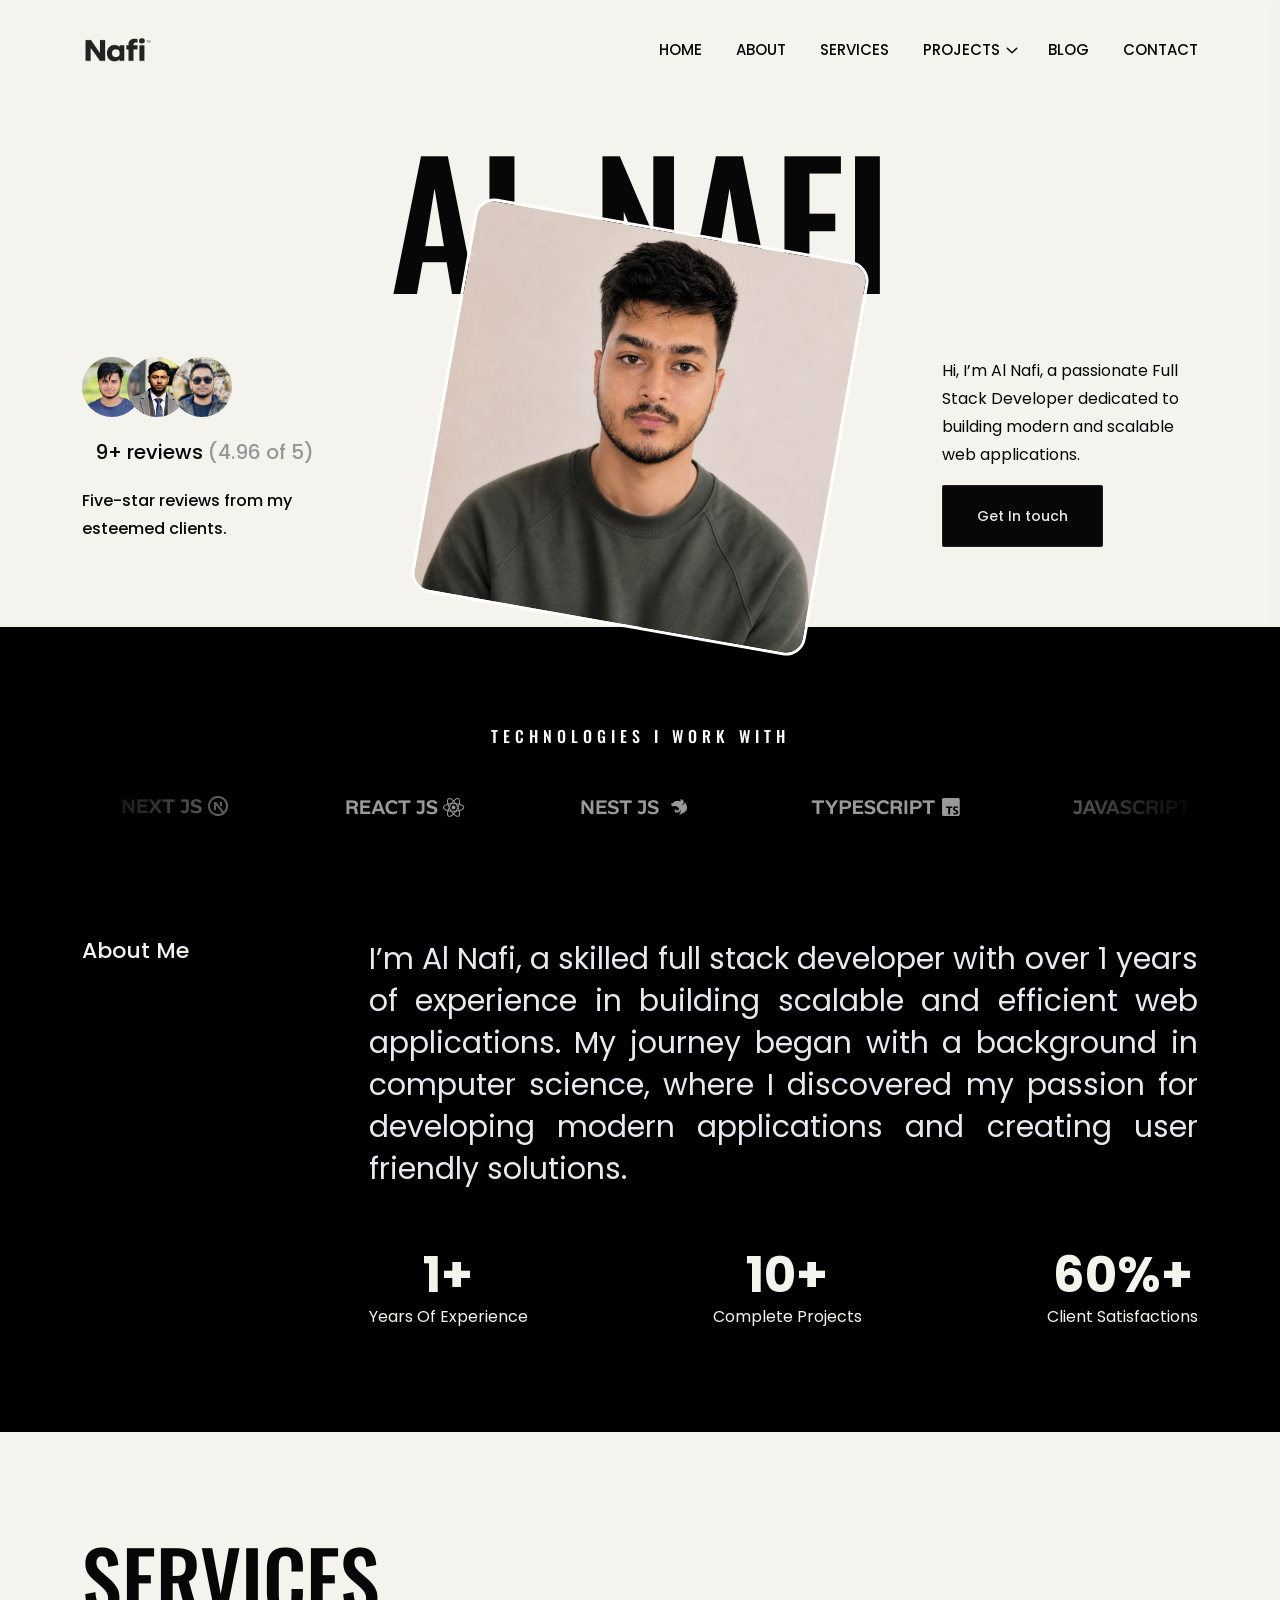
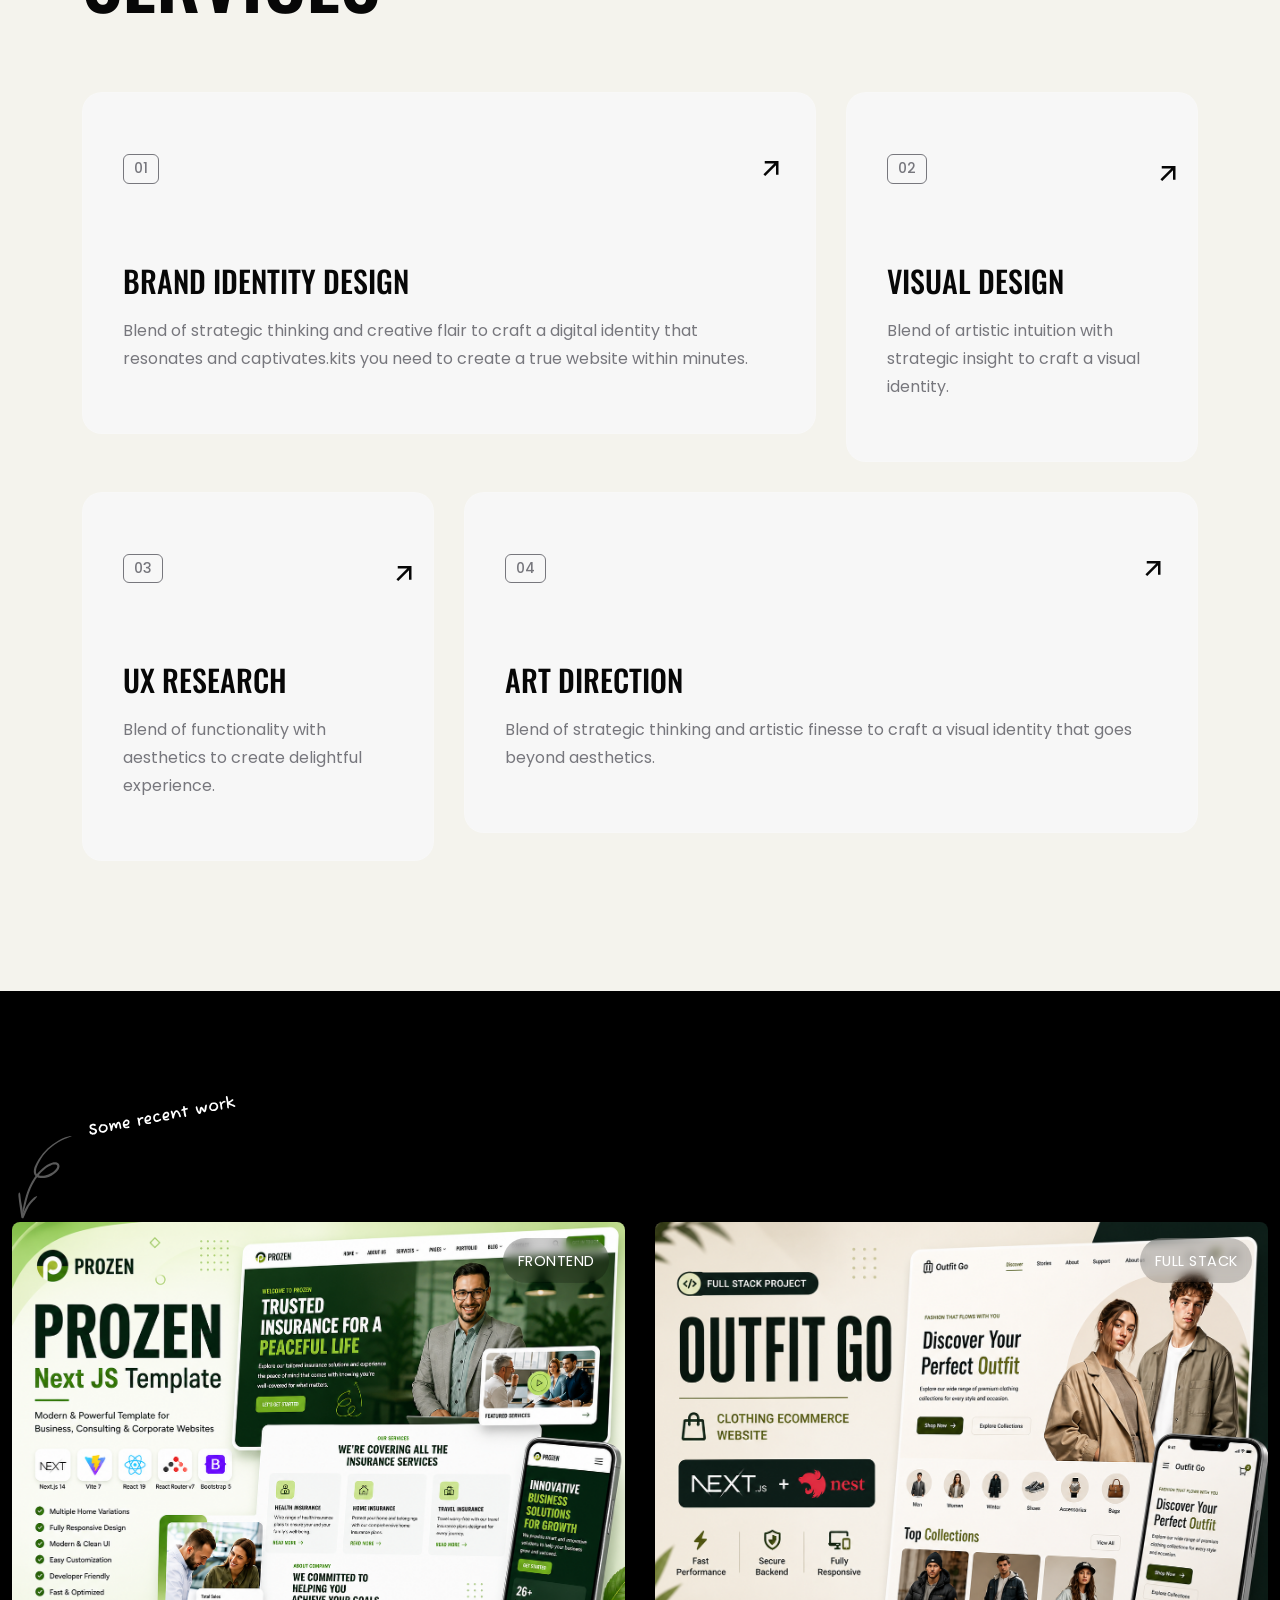
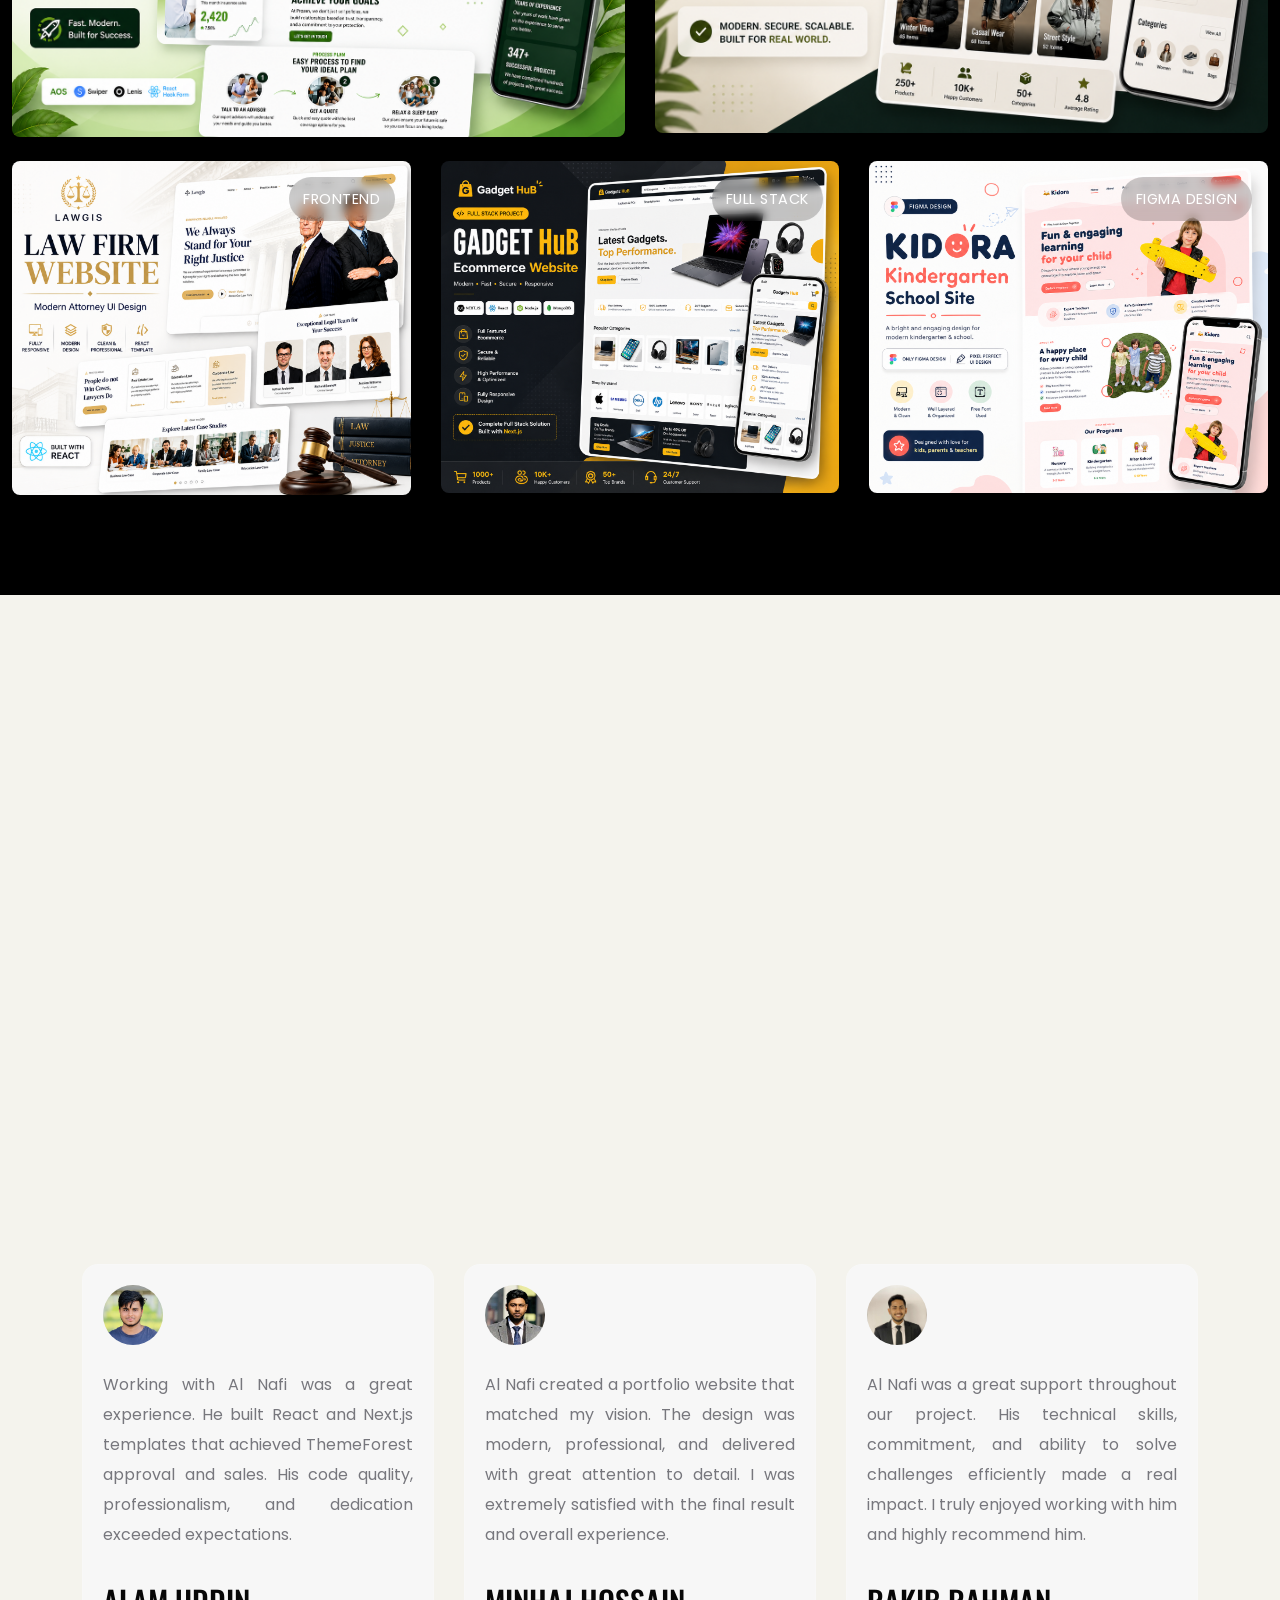
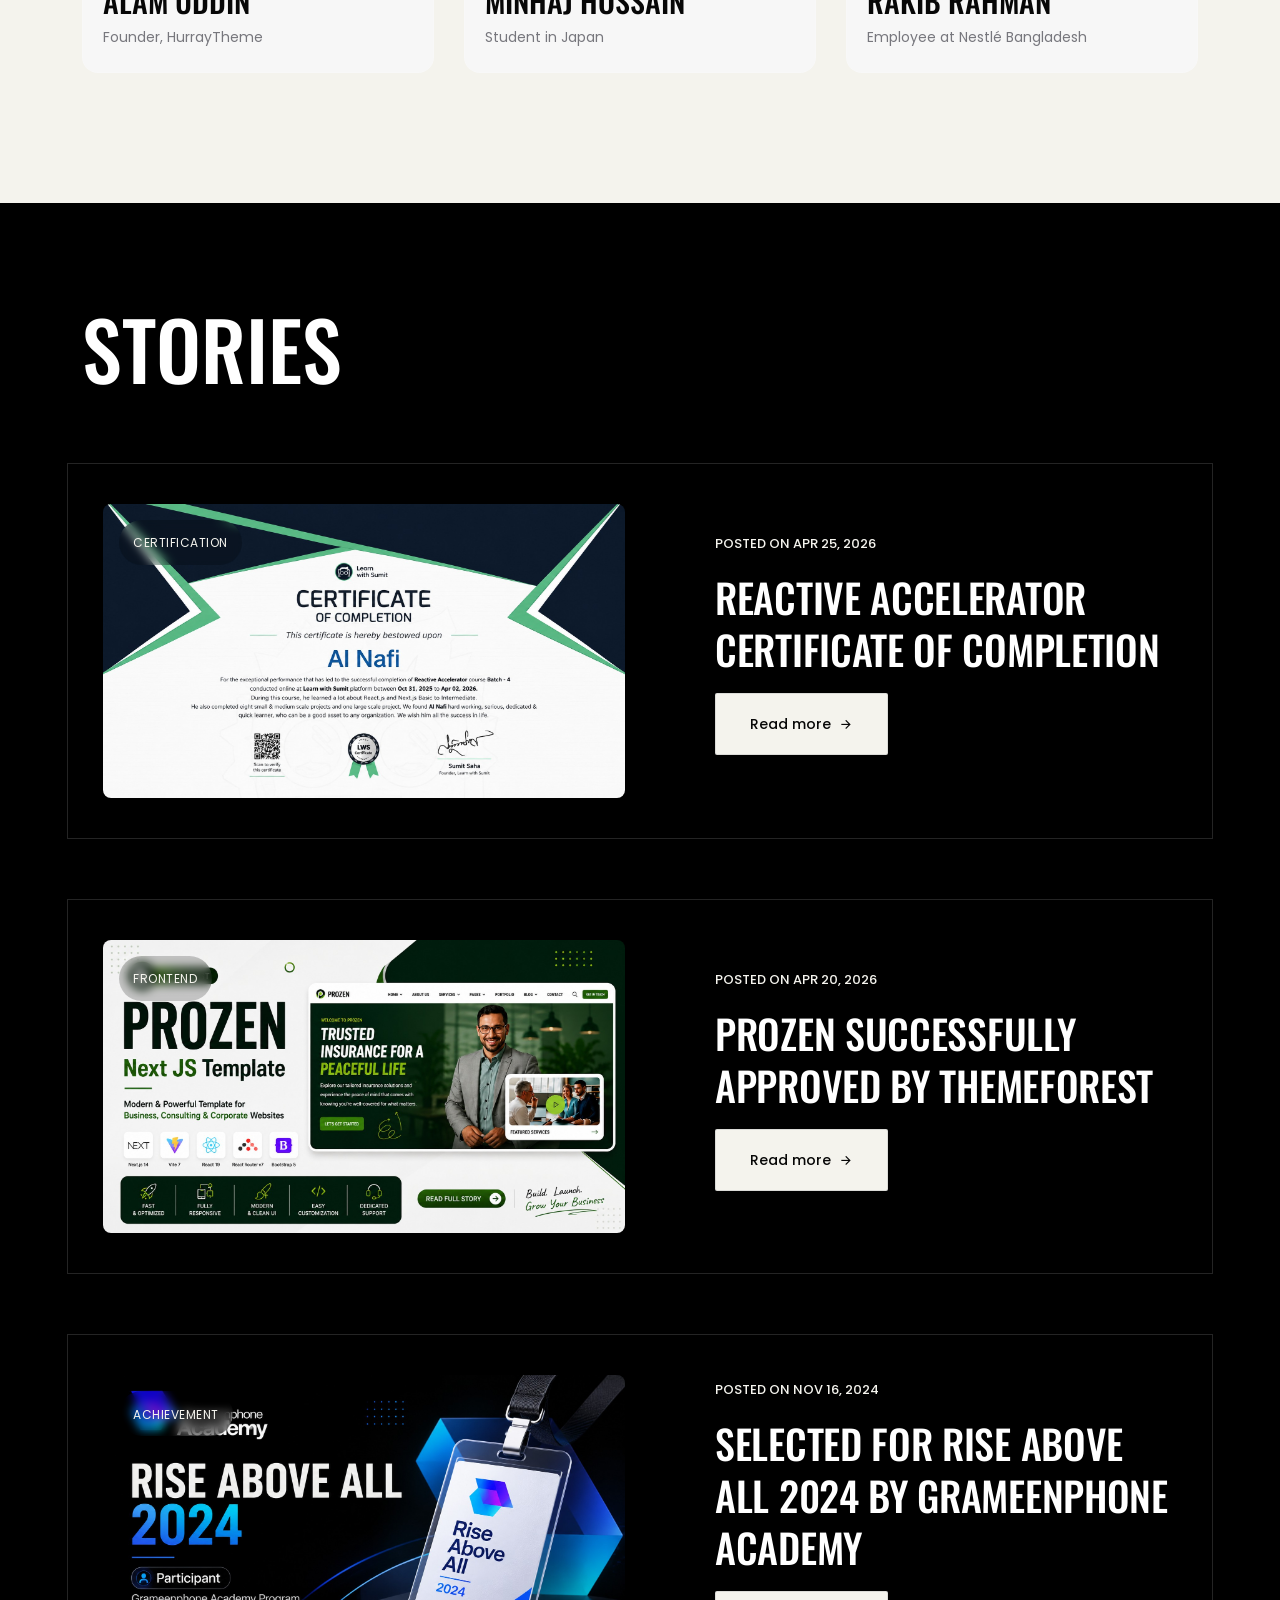
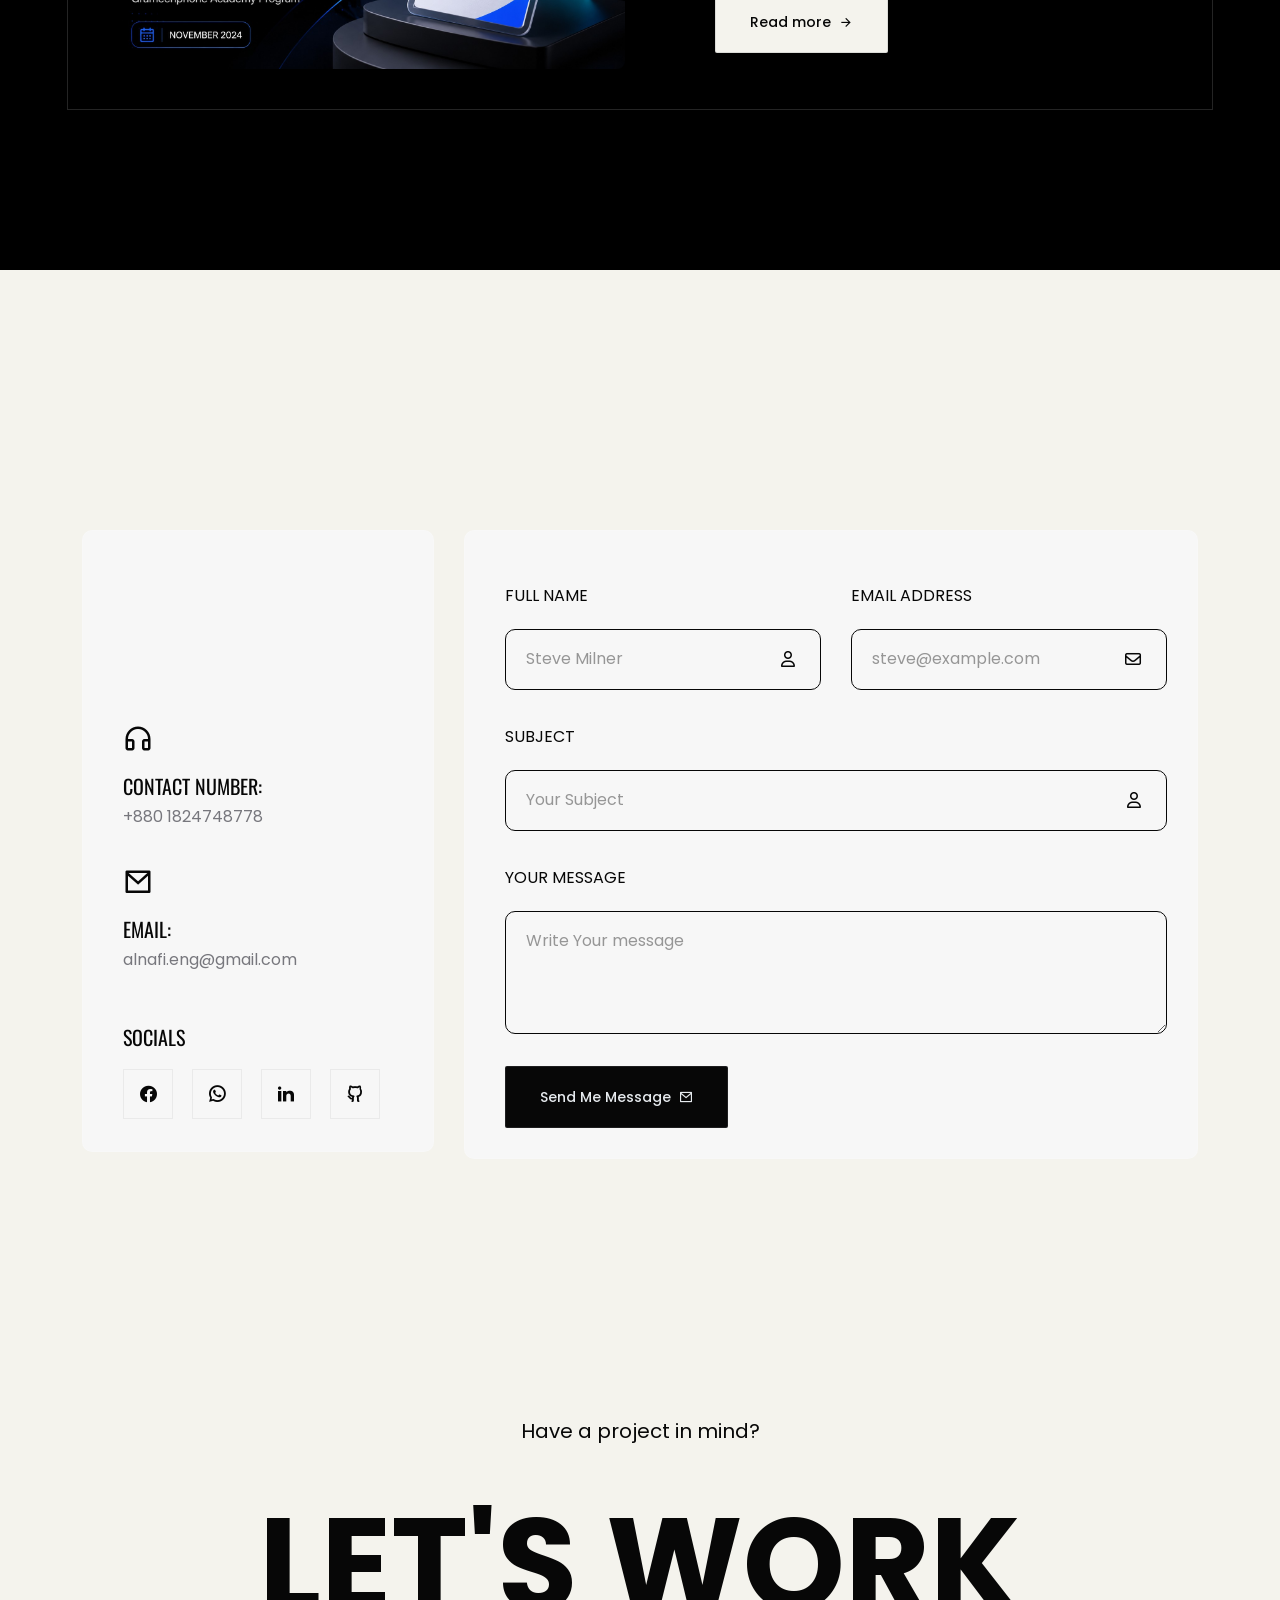
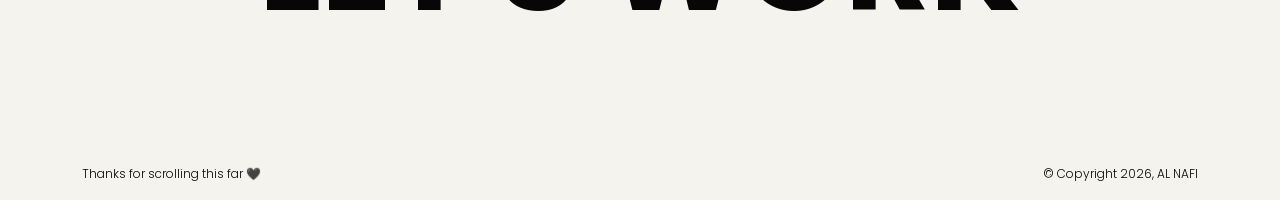
==== commit 41703c51: "Skills added" ====
--- a/index.html
+++ b/index.html
@@ -430,7 +430,7 @@
                         </div>
                         <div class="testi-des">
                             <h5>MD Nayem</h5>
-                            <span>Software Engineer at Fubi, Japan</span>
+                            <span>Software Engineer at W2 solutions, Japan</span>
                         </div>
                     </div>
                     <!-- / END SINGLE TESTIMONIALS DESIGN AREA -->
